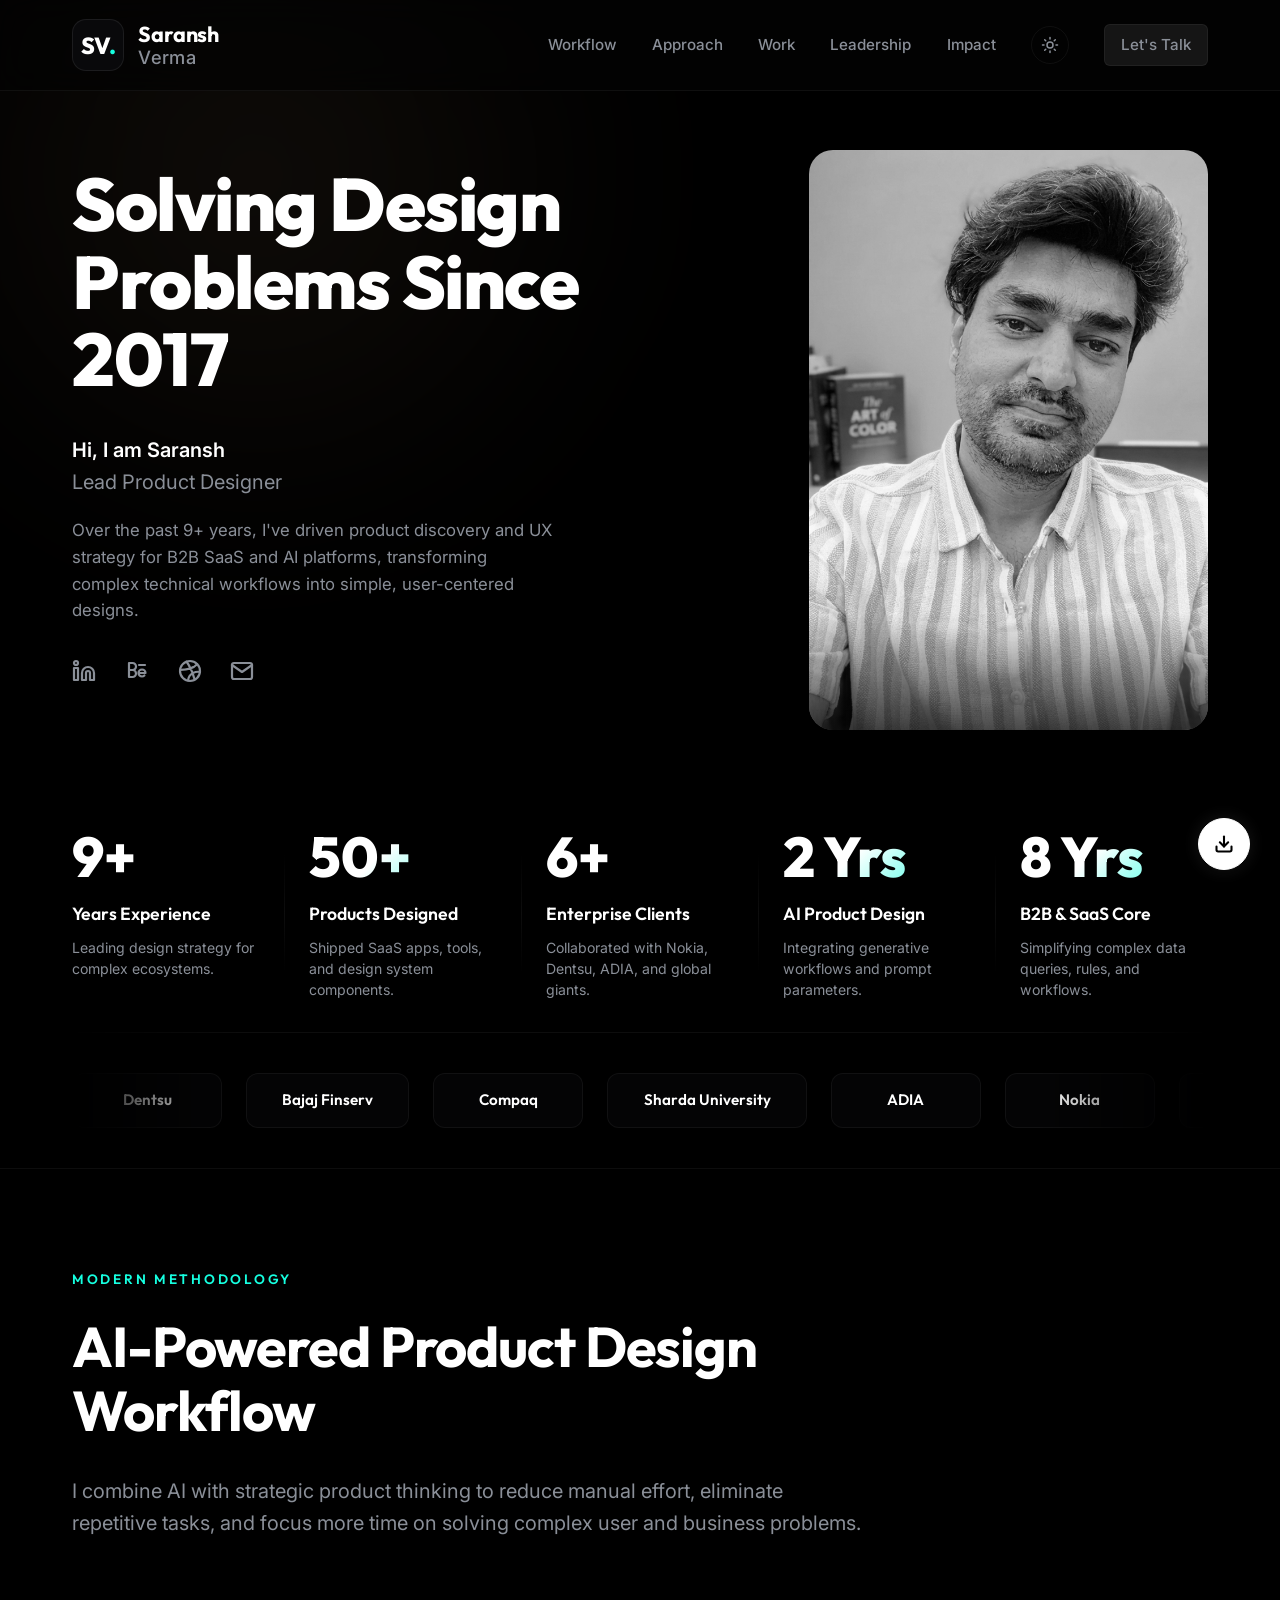
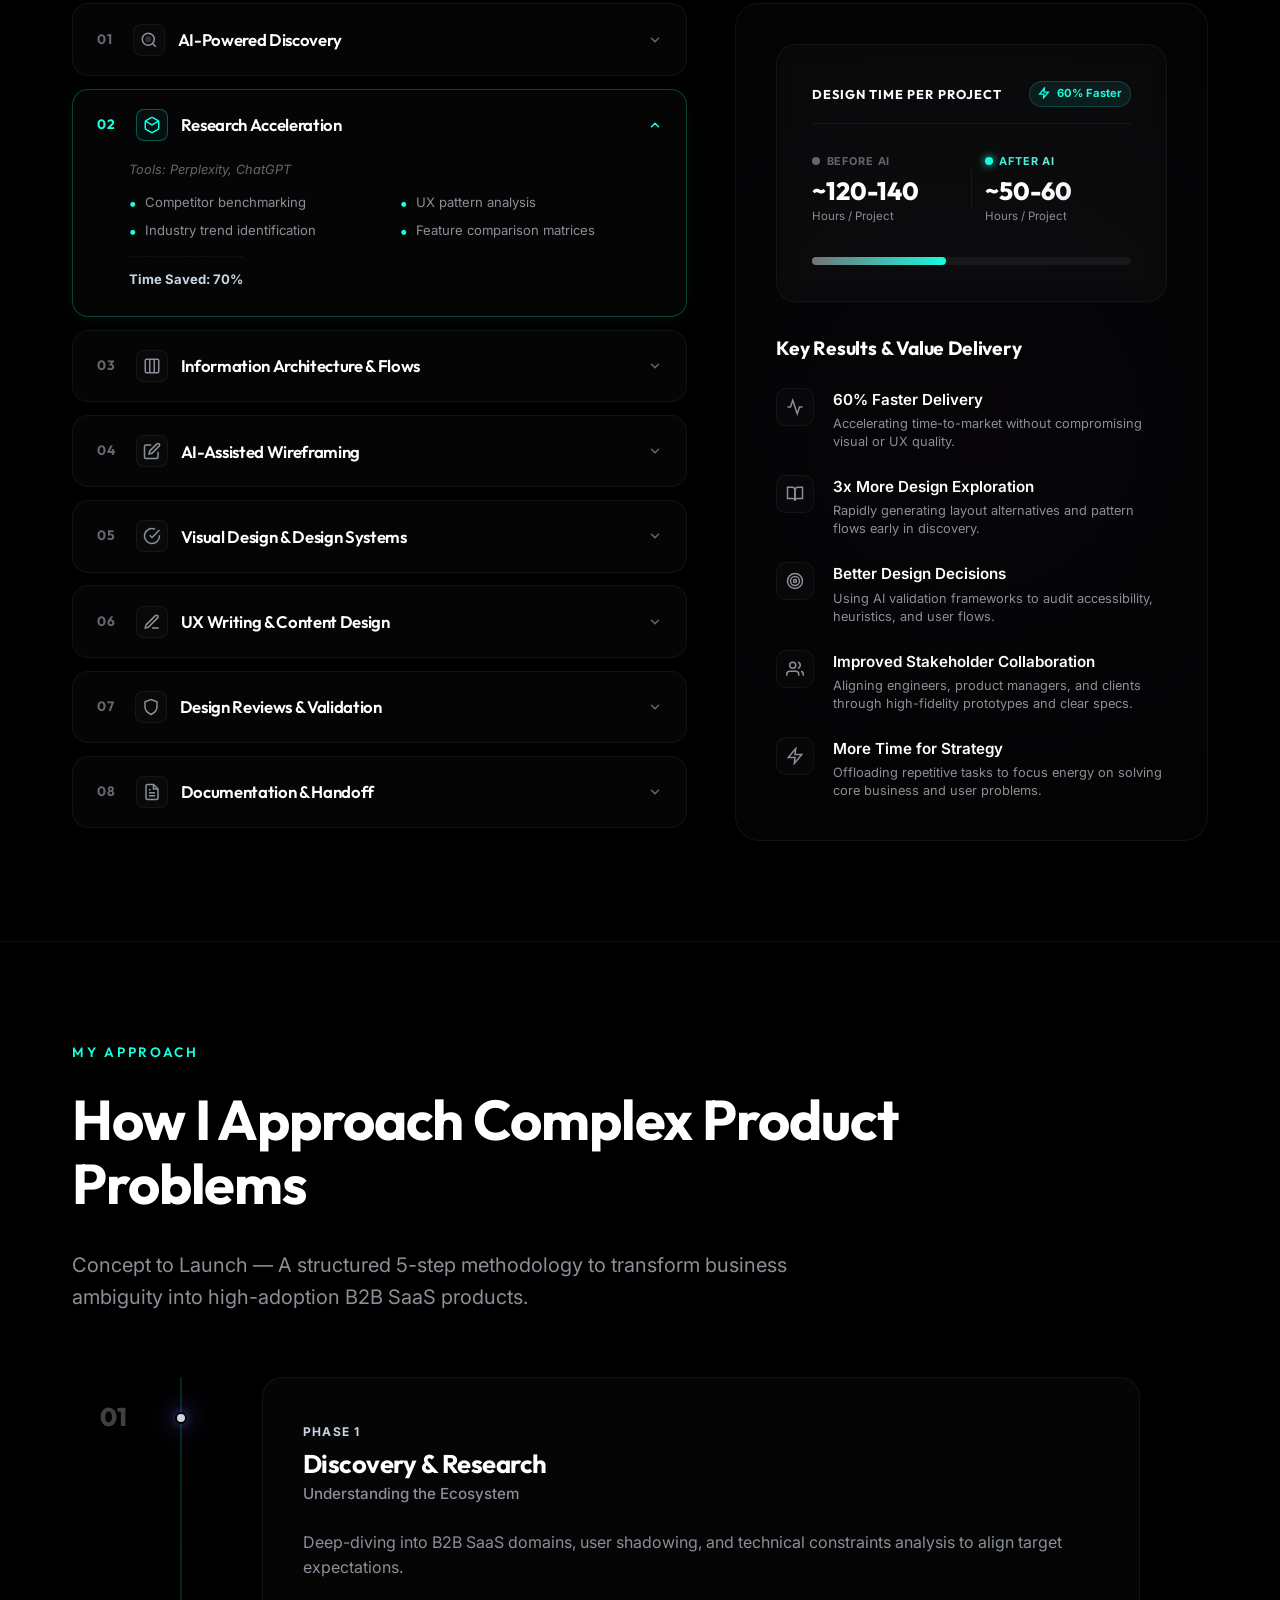
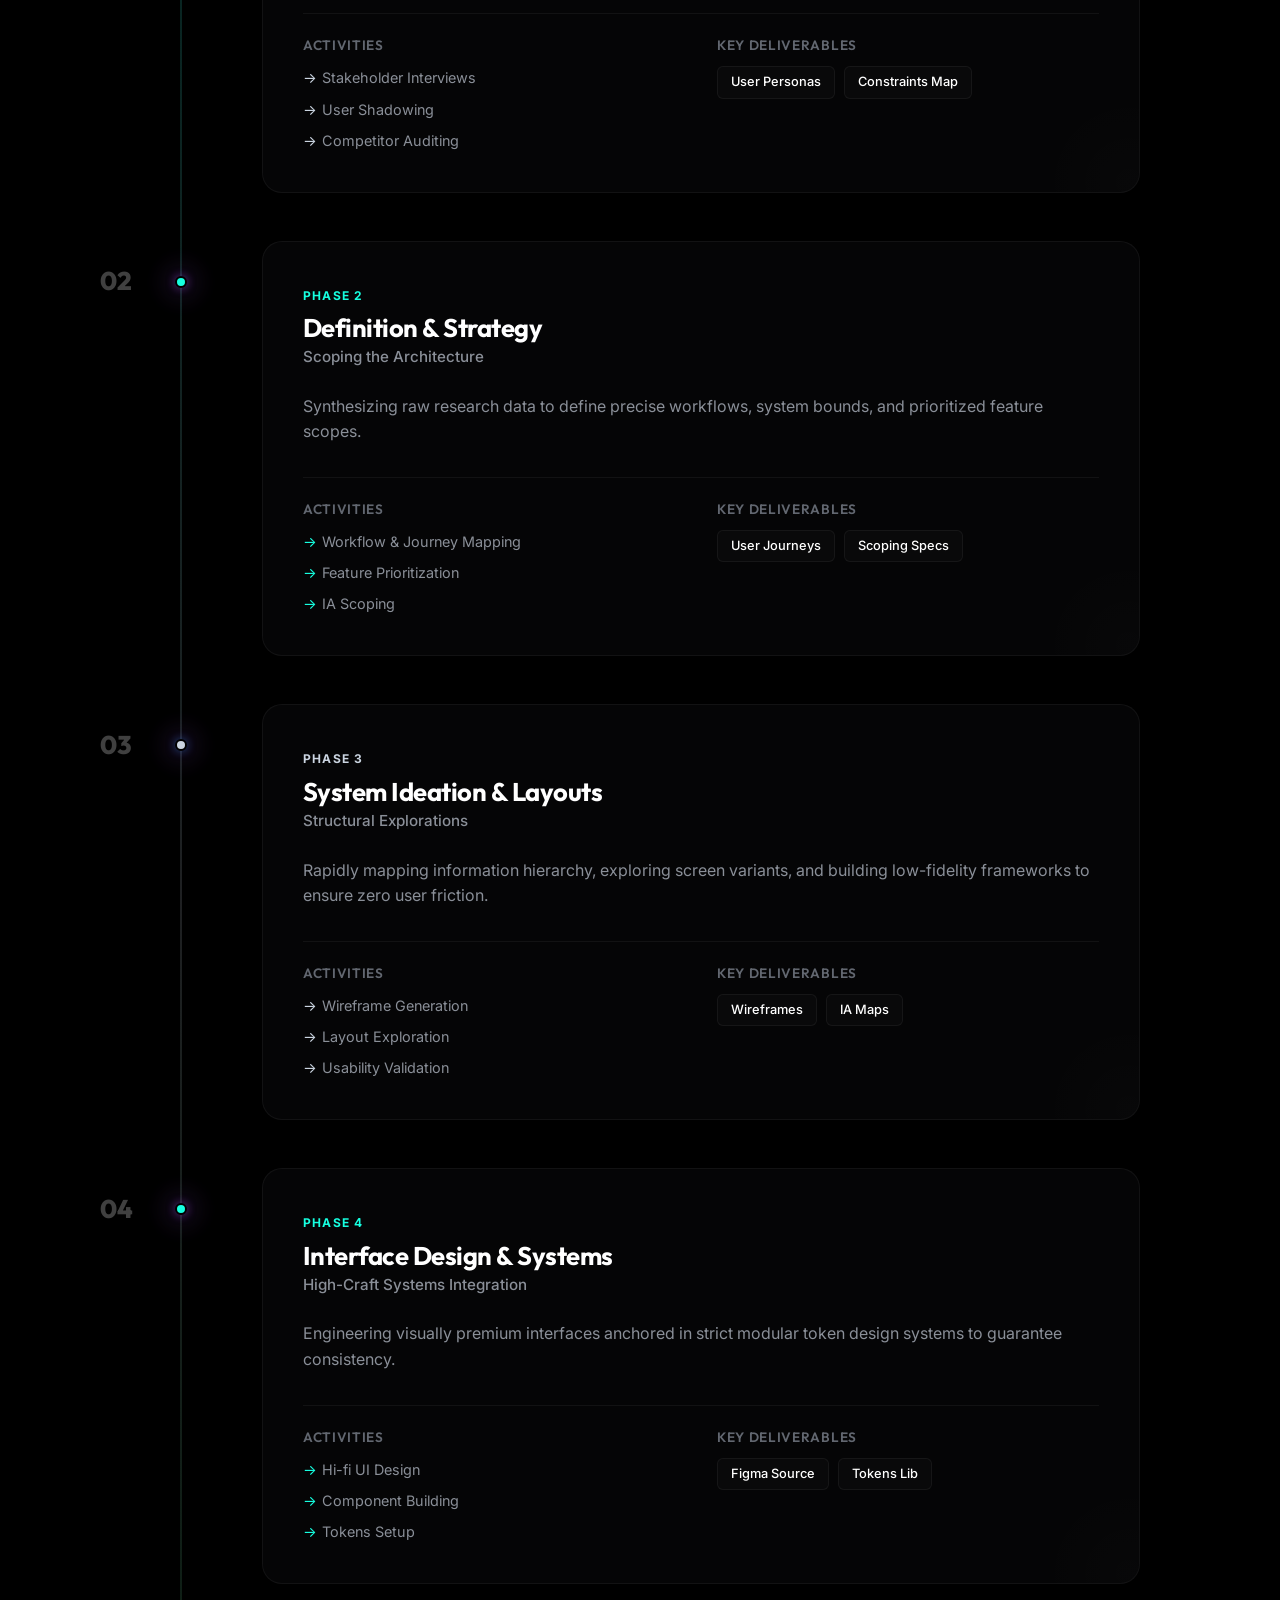
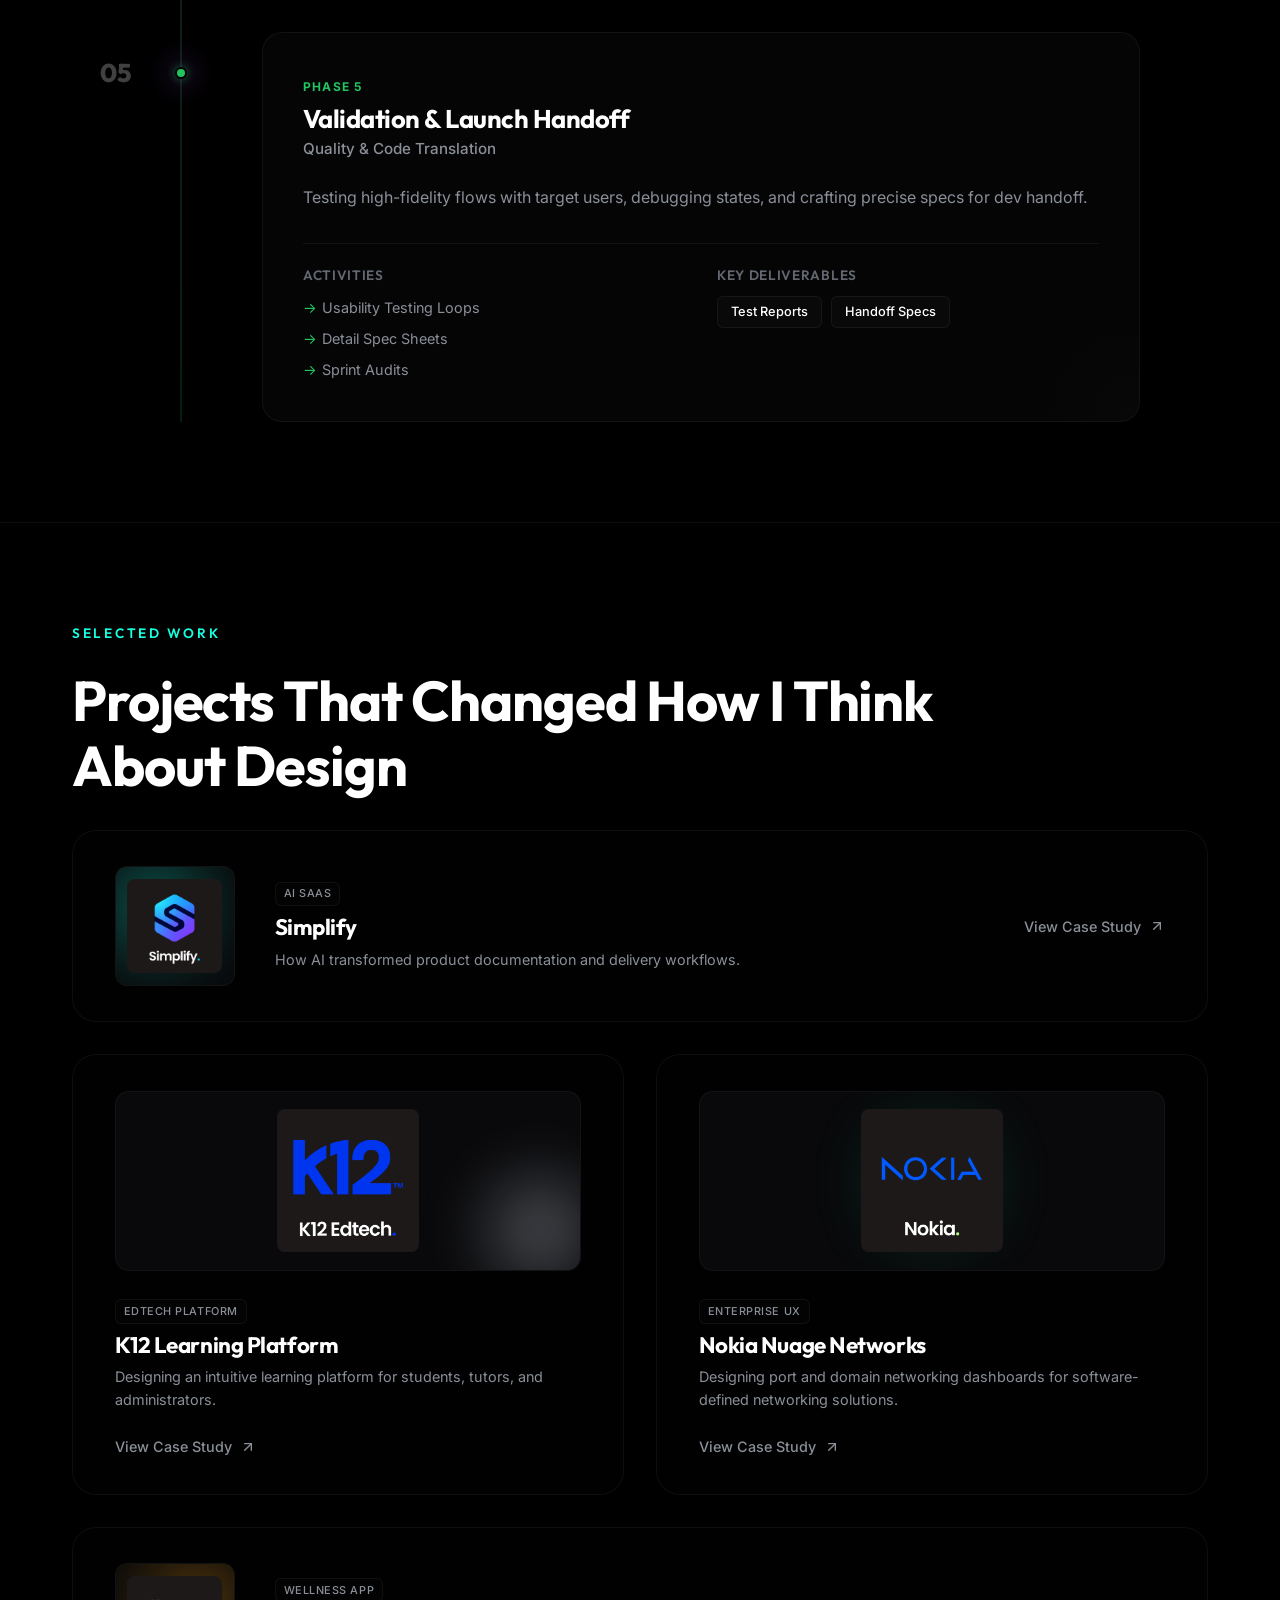
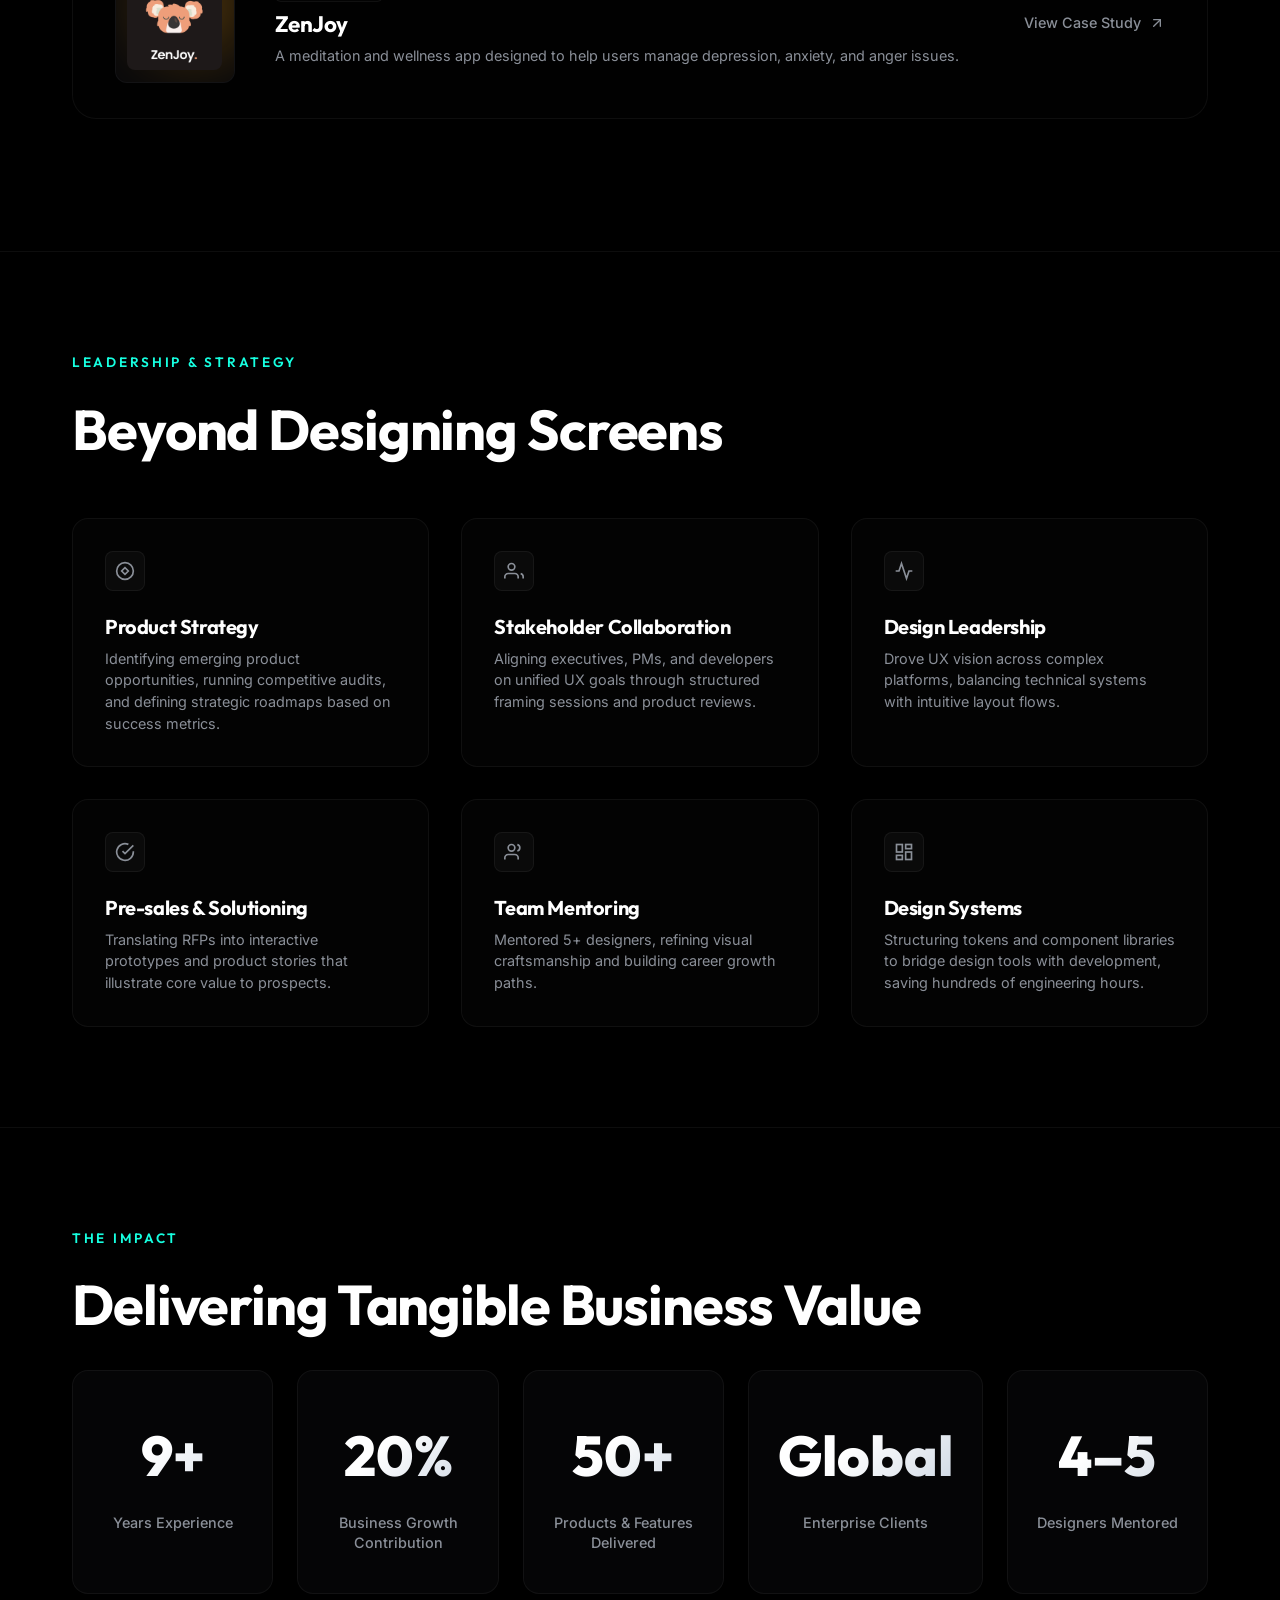
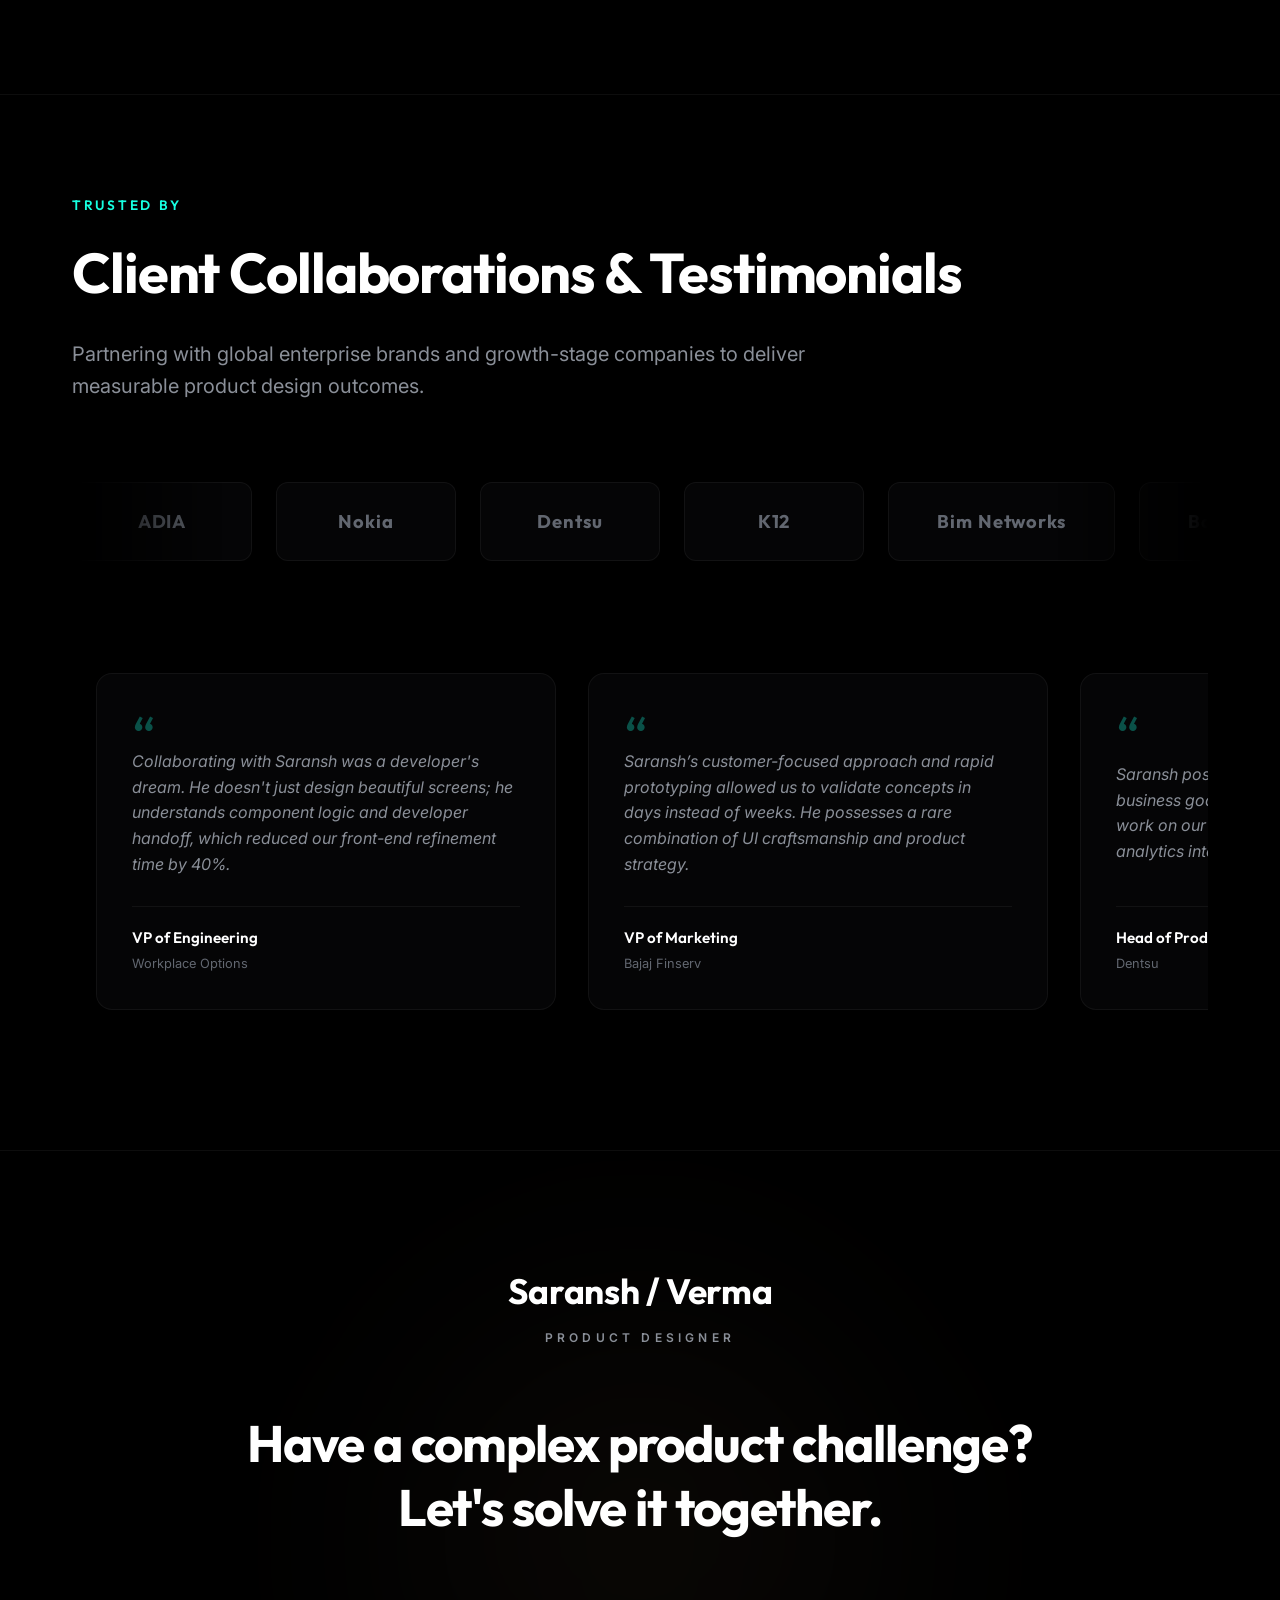
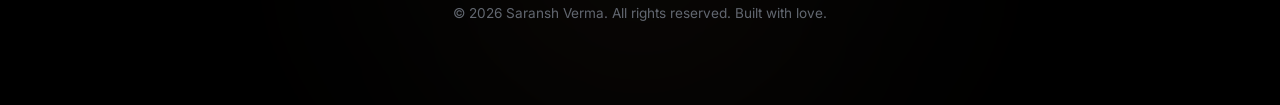
==== index.html @ 05b830c2 "Add files via upload" ====
<!DOCTYPE html>
<html lang="en">

<head>
    <meta charset="UTF-8">
    <meta name="viewport" content="width=device-width, initial-scale=1.0">
    <title>Saransh — Lead Product Designer Portfolio</title>
    <meta name="description"
        content="Storytelling portfolio of Saransh, a Lead Product Designer with 9+ years of experience simplifying complexity in SaaS, AI, and workflow automation.">
    <!-- Google Fonts -->
    <link rel="preconnect" href="https://fonts.googleapis.com">
    <link rel="preconnect" href="https://fonts.gstatic.com" crossorigin>
    <link
        href="https://fonts.googleapis.com/css2?family=Inter:wght@300;400;500;600;700&family=Outfit:wght@400;500;600;700;800&display=swap"
        rel="stylesheet">
    <link rel="stylesheet" href="styles.css">
</head>

<body>

    <!-- Full Screen Drawing Canvas Overlay -->
    <canvas id="drawingCanvas" class="drawing-canvas-overlay"></canvas>

    <!-- Custom Cursor Glow -->
    <div class="cursor-glow" id="cursorGlow"></div>
    <div class="custom-cursor" id="customCursor">
        <svg class="pencil-cursor" viewBox="0 0 24 24" fill="none" stroke="currentColor" stroke-width="2.5" stroke-linecap="round" stroke-linejoin="round">
            <path d="M17 3a2.828 2.828 0 1 1 4 4L7.5 20.5 2 22l1.5-5.5L17 3z"></path>
        </svg>
        <div class="cursor-label">Lead Product Designer</div>
    </div>

    <!-- Scroll Progress Indicator -->
    <div class="scroll-progress" id="scrollProgress"></div>

    <!-- Interactive Particle Vortex Background -->
    <canvas id="particleCanvas" class="bg-particle-canvas"></canvas>
    <div class="bg-abstract-waves">
        <svg viewBox="0 0 1440 800" fill="none" xmlns="http://www.w3.org/2000/svg">
            <path class="wave-path wave-1"
                d="M0 200 C 360 100, 720 300, 1080 150 C 1260 75, 1380 125, 1440 150 L 1440 800 L 0 800 Z"
                fill="url(#wave-grad-1)" opacity="0.08" />
            <path class="wave-path wave-2"
                d="M0 350 C 360 450, 720 250, 1080 400 C 1260 475, 1380 425, 1440 400 L 1440 800 L 0 800 Z"
                fill="url(#wave-grad-2)" opacity="0.05" />
            <defs>
                <linearGradient id="wave-grad-1" x1="0%" y1="0%" x2="100%" y2="100%">
                    <stop offset="0%" stop-color="var(--color-purple)" />
                    <stop offset="100%" stop-color="transparent" />
                </linearGradient>
                <linearGradient id="wave-grad-2" x1="100%" y1="0%" x2="0%" y2="100%">
                    <stop offset="0%" stop-color="var(--color-blue)" />
                    <stop offset="100%" stop-color="transparent" />
                </linearGradient>
            </defs>
        </svg>
    </div>
    <div class="bg-glow bg-glow-1"></div>
    <div class="bg-glow bg-glow-2"></div>
    <div class="bg-glow bg-glow-3"></div>

    <!-- Navigation Header -->
    <header class="main-header">
        <nav class="nav-container">
            <a href="#" class="nav-logo" id="navLogo">
                <div class="logo-icon-box">
                    <span class="logo-text-mark">SV<span class="logo-dot-color">.</span></span>
                    <img src="profile.png" alt="Saransh Verma Profile" class="logo-profile-pic">
                </div>
                <div class="logo-name-box">
                    <span class="logo-first-name">Saransh</span>
                    <span class="logo-last-name">Verma</span>
                </div>
            </a>
            <div class="nav-links">
                <a href="#ai-workflow" class="nav-link">Workflow</a>
                <a href="#approach" class="nav-link">Approach</a>
                <a href="#projects" class="nav-link">Work</a>
                <a href="#leadership" class="nav-link">Leadership</a>
                <a href="#impact" class="nav-link">Impact</a>
                <!-- Theme Switch -->
                <button class="theme-toggle" id="themeToggle" aria-label="Toggle Theme">
                    <svg class="sun-icon" width="18" height="18" viewBox="0 0 24 24" fill="none" stroke="currentColor"
                        stroke-width="2" stroke-linecap="round" stroke-linejoin="round">
                        <circle cx="12" cy="12" r="4"></circle>
                        <path
                            d="M12 2v2M12 20v2M4.93 4.93l1.41 1.41M17.66 17.66l1.41 1.41M2 12h2M20 12h2M6.34 17.66l-1.41 1.41M19.07 4.93l-1.41 1.41">
                        </path>
                    </svg>
                    <svg class="moon-icon" width="18" height="18" viewBox="0 0 24 24" fill="none" stroke="currentColor"
                        stroke-width="2" stroke-linecap="round" stroke-linejoin="round">
                        <path d="M12 3a6 6 0 0 0 9 9 9 9 0 1 1-9-9Z"></path>
                    </svg>
                </button>
                <a href="#contact" class="nav-link nav-btn">Let's Talk</a>
            </div>
            <button class="mobile-menu-toggle" aria-label="Toggle Menu">
                <span></span>
                <span></span>
            </button>
        </nav>
    </header>

    <!-- Mobile Nav Overlay -->
    <div class="mobile-nav-overlay">
        <div class="mobile-nav-links">
            <a href="#ai-workflow" class="mobile-nav-link">Workflow</a>
            <a href="#approach" class="mobile-nav-link">Approach</a>
            <a href="#projects" class="mobile-nav-link">Work</a>
            <a href="#leadership" class="mobile-nav-link">Leadership</a>
            <a href="#impact" class="mobile-nav-link">Impact</a>
            <div class="mobile-theme-wrapper">
                <span>Theme Toggle</span>
                <button class="theme-toggle" id="mobileThemeToggle" aria-label="Toggle Theme">
                    <svg class="sun-icon" width="18" height="18" viewBox="0 0 24 24" fill="none" stroke="currentColor"
                        stroke-width="2" stroke-linecap="round" stroke-linejoin="round">
                        <circle cx="12" cy="12" r="4"></circle>
                        <path
                            d="M12 2v2M12 20v2M4.93 4.93l1.41 1.41M17.66 17.66l1.41 1.41M2 12h2M20 12h2M6.34 17.66l-1.41 1.41M19.07 4.93l-1.41 1.41">
                        </path>
                    </svg>
                    <svg class="moon-icon" width="18" height="18" viewBox="0 0 24 24" fill="none" stroke="currentColor"
                        stroke-width="2" stroke-linecap="round" stroke-linejoin="round">
                        <path d="M12 3a6 6 0 0 0 9 9 9 9 0 1 1-9-9Z"></path>
                    </svg>
                </button>
            </div>
            <a href="#contact" class="mobile-nav-link mobile-btn">Let's Talk</a>
        </div>
    </div>

    <main>

        <!-- SECTION 01: THE OPENING SCENE -->
        <section class="hero-section" id="hero">
            <div class="container hero-container-new">
                <div class="hero-main-row-new">
                    <div class="hero-content-new animate-on-load">
                        <h1 class="hero-title-new">Solving Design<br>Problems Since 2017</h1>
                        
                        <div class="hero-intro-new">
                            <p class="hero-name-title">Hi, I am Saransh</p>
                            <p class="hero-role-title">Lead Product Designer</p>
                        </div>
                        
                        <p class="hero-desc-new">
                            Over the past 9+ years, I've driven product discovery and UX strategy for B2B SaaS and AI platforms, transforming complex technical workflows into simple, user-centered designs.
                        </p>
                        
                        <div class="hero-socials-new">
                            <a href="https://linkedin.com/in/saransh-verma" target="_blank" rel="noopener noreferrer" aria-label="LinkedIn">
                                <svg width="24" height="24" viewBox="0 0 24 24" fill="none" stroke="currentColor" stroke-width="2.2" stroke-linecap="round" stroke-linejoin="round"><path d="M16 8a6 6 0 0 1 6 6v7h-4v-7a2 2 0 0 0-2-2 2 2 0 0 0-2 2v7h-4v-7a6 6 0 0 1 6-6z"></path><rect x="2" y="9" width="4" height="12"></rect><circle cx="4" cy="4" r="2"></circle></svg>
                            </a>
                            <a href="https://behance.net/saransh-verma" target="_blank" rel="noopener noreferrer" aria-label="Behance">
                                <svg width="24" height="24" viewBox="0 0 24 24" fill="none" stroke="currentColor" stroke-width="2.2" stroke-linecap="round" stroke-linejoin="round">
                                    <path d="M14 6h6"></path>
                                    <path d="M4 18h3.5A3.5 3.5 0 0 0 11 14.5A3.5 3.5 0 0 0 7.5 11H4M4 11h3.5A3.5 3.5 0 0 0 11 7.5A3.5 3.5 0 0 0 7.5 4H4v14z"></path>
                                    <path d="M13.5 14h7a3.5 3.5 0 1 0-3.5 3.5c1 0 1.8-.4 2.4-1"></path>
                                </svg>
                            </a>
                            <a href="https://dribbble.com/saranshverma" target="_blank" rel="noopener noreferrer" aria-label="Dribbble">
                                <svg width="24" height="24" viewBox="0 0 24 24" fill="none" stroke="currentColor" stroke-width="2.2" stroke-linecap="round" stroke-linejoin="round"><circle cx="12" cy="12" r="10"></circle><path d="M8.56 2.75c4.37 6.03 6.02 9.42 8.03 17.72m2.54-15.38c-3.72 4.35-8.94 5.66-16.88 5.85m19.5 1.9c-3.5-.49-11.05 1-11.6 8.56"></path></svg>
                            </a>
                            <a href="mailto:vermasaransh01@gmail.com" aria-label="Email">
                                <svg width="24" height="24" viewBox="0 0 24 24" fill="none" stroke="currentColor" stroke-width="2.2" stroke-linecap="round" stroke-linejoin="round"><path d="M4 4h16c1.1 0 2 .9 2 2v12c0 1.1-.9 2-2 2H4c-1.1 0-2-.9-2-2V6c0-1.1.9-2 2-2z"></path><polyline points="22,6 12,13 2,6"></polyline></svg>
                            </a>
                        </div>
                    </div>
                    
                    <div class="hero-bg-image-wrapper" id="profileCard">
                        <img src="profile.png" alt="Saransh - Lead Product Designer" class="hero-bg-image">
                        <div class="hero-image-overlay"></div>
                    </div>
                </div>
                
                <!-- Integrated Minimal Stats Row -->
                <div class="stats-row reveal-item" style="margin-top: 3.5rem; margin-bottom: 2rem;">
                    <!-- Stat 1 -->
                    <div class="stat-item">
                        <div class="stat-number"><span class="counter" data-target="9">0</span>+</div>
                        <div class="stat-title">Years Experience</div>
                        <p class="stat-desc">Leading design strategy for complex ecosystems.</p>
                    </div>

                    <div class="stats-separator"></div>

                    <!-- Stat 2 -->
                    <div class="stat-item">
                        <div class="stat-number"><span class="counter" data-target="50">0</span>+</div>
                        <div class="stat-title">Products Designed</div>
                        <p class="stat-desc">Shipped SaaS apps, tools, and design system components.</p>
                    </div>

                    <div class="stats-separator"></div>

                    <!-- Stat 3 -->
                    <div class="stat-item">
                        <div class="stat-number"><span class="counter" data-target="6">0</span>+</div>
                        <div class="stat-title">Enterprise Clients</div>
                        <p class="stat-desc">Collaborated with Nokia, Dentsu, ADIA, and global giants.</p>
                    </div>

                    <div class="stats-separator"></div>

                    <!-- Stat 4 -->
                    <div class="stat-item">
                        <div class="stat-number"><span class="counter" data-target="2">0</span> Yrs</div>
                        <div class="stat-title">AI Product Design</div>
                        <p class="stat-desc">Integrating generative workflows and prompt parameters.</p>
                    </div>

                    <div class="stats-separator"></div>

                    <!-- Stat 5 -->
                    <div class="stat-item">
                        <div class="stat-number"><span class="counter" data-target="8">0</span> Yrs</div>
                        <div class="stat-title">B2B & SaaS Core</div>
                        <p class="stat-desc">Simplifying complex data queries, rules, and workflows.</p>
                    </div>
                </div>
                
                <div class="hero-logos-strip-new text-cards-strip">
                    <div class="logo-marquee-track">
                        <!-- Group 1 -->
                        <div class="logo-card-item"><span>Dentsu</span></div>
                        <div class="logo-card-item"><span>Bajaj Finserv</span></div>
                        <div class="logo-card-item"><span>Compaq</span></div>
                        <div class="logo-card-item"><span>Sharda University</span></div>
                        <div class="logo-card-item"><span>ADIA</span></div>
                        <div class="logo-card-item"><span>Nokia</span></div>
                        <div class="logo-card-item"><span>Bim Networks</span></div>
                        <div class="logo-card-item"><span>K12</span></div>
                        
                        <!-- Duplicate Group 1 for infinite loop -->
                        <div class="logo-card-item"><span>Dentsu</span></div>
                        <div class="logo-card-item"><span>Bajaj Finserv</span></div>
                        <div class="logo-card-item"><span>Compaq</span></div>
                        <div class="logo-card-item"><span>Sharda University</span></div>
                        <div class="logo-card-item"><span>ADIA</span></div>
                        <div class="logo-card-item"><span>Nokia</span></div>
                        <div class="logo-card-item"><span>Bim Networks</span></div>
                        <div class="logo-card-item"><span>K12</span></div>
                    </div>
                </div>
            </div>
        </section>


        <!-- SECTION: AI-POWERED DESIGN WORKFLOW -->
        <section class="workflow-section" id="ai-workflow">
            <div class="container">
                <div class="section-label reveal-item">Modern Methodology</div>
                <h2 class="section-title reveal-item">AI-Powered Product Design Workflow</h2>
                <p class="section-desc reveal-item">
                    I combine AI with strategic product thinking to reduce manual effort, eliminate repetitive tasks, and focus more time on solving complex user and business problems.
                </p>

                <div class="workflow-dashboard-grid reveal-item">
                    <!-- Left Column: Interactive Accordion -->
                    <div class="workflow-accordion">
                        <!-- Stage 1 -->
                        <div class="accordion-item active" data-stage="1">
                            <div class="accordion-header">
                                <span class="accordion-num">01</span>
                                <div class="accordion-title-wrapper">
                                    <div class="accordion-icon">
                                        <svg width="18" height="18" viewBox="0 0 24 24" fill="none" stroke="currentColor" stroke-width="2">
                                            <circle cx="11" cy="11" r="8"></circle>
                                            <line x1="21" y1="21" x2="16.65" y2="16.65"></line>
                                            <circle cx="11" cy="11" r="3" fill="currentColor" opacity="0.3"></circle>
                                        </svg>
                                    </div>
                                    <h3>AI-Powered Discovery</h3>
                                </div>
                                <span class="accordion-toggle-icon">
                                    <svg width="14" height="14" viewBox="0 0 24 24" fill="none" stroke="currentColor" stroke-width="2.5" stroke-linecap="round" stroke-linejoin="round"><polyline points="6 9 12 15 18 9"></polyline></svg>
                                </span>
                            </div>
                            <div class="accordion-content">
                                <div class="accordion-content-inner">
                                    <div class="stage-tools">Tools: ChatGPT, Claude, Perplexity</div>
                                    <ul class="workflow-bullets">
                                        <li>Generate user personas</li>
                                        <li>Analyze business requirements</li>
                                        <li>Extract product opportunities</li>
                                        <li>Create JTBD and user stories</li>
                                    </ul>
                                    <div class="stage-time-save">Time Saved: 75%</div>
                                </div>
                            </div>
                        </div>

                        <!-- Stage 2 -->
                        <div class="accordion-item" data-stage="2">
                            <div class="accordion-header">
                                <span class="accordion-num">02</span>
                                <div class="accordion-title-wrapper">
                                    <div class="accordion-icon">
                                        <svg width="18" height="18" viewBox="0 0 24 24" fill="none" stroke="currentColor" stroke-width="2">
                                            <path d="M21 16V8a2 2 0 0 0-1-1.73l-7-4a2 2 0 0 0-2 0l-7 4A2 2 0 0 0 3 8v8a2 2 0 0 0 1 1.73l7 4a2 2 0 0 0 2 0l7-4A2 2 0 0 0 21 16z"></path>
                                            <polyline points="3.27 6.96 12 12.01 20.73 6.96"></polyline>
                                        </svg>
                                    </div>
                                    <h3>Research Acceleration</h3>
                                </div>
                                <span class="accordion-toggle-icon">
                                    <svg width="14" height="14" viewBox="0 0 24 24" fill="none" stroke="currentColor" stroke-width="2.5" stroke-linecap="round" stroke-linejoin="round"><polyline points="6 9 12 15 18 9"></polyline></svg>
                                </span>
                            </div>
                            <div class="accordion-content">
                                <div class="accordion-content-inner">
                                    <div class="stage-tools">Tools: Perplexity, ChatGPT</div>
                                    <ul class="workflow-bullets">
                                        <li>Competitor benchmarking</li>
                                        <li>UX pattern analysis</li>
                                        <li>Industry trend identification</li>
                                        <li>Feature comparison matrices</li>
                                    </ul>
                                    <div class="stage-time-save">Time Saved: 70%</div>
                                </div>
                            </div>
                        </div>

                        <!-- Stage 3 -->
                        <div class="accordion-item" data-stage="3">
                            <div class="accordion-header">
                                <span class="accordion-num">03</span>
                                <div class="accordion-title-wrapper">
                                    <div class="accordion-icon">
                                        <svg width="18" height="18" viewBox="0 0 24 24" fill="none" stroke="currentColor" stroke-width="2">
                                            <rect x="3" y="3" width="18" height="18" rx="2" ry="2"></rect>
                                            <line x1="9" y1="3" x2="9" y2="21"></line>
                                            <line x1="15" y1="3" x2="15" y2="21"></line>
                                        </svg>
                                    </div>
                                    <h3>Information Architecture &amp; Flows</h3>
                                </div>
                                <span class="accordion-toggle-icon">
                                    <svg width="14" height="14" viewBox="0 0 24 24" fill="none" stroke="currentColor" stroke-width="2.5" stroke-linecap="round" stroke-linejoin="round"><polyline points="6 9 12 15 18 9"></polyline></svg>
                                </span>
                            </div>
                            <div class="accordion-content">
                                <div class="accordion-content-inner">
                                    <div class="stage-tools">Tools: ChatGPT, Claude, Whimsical AI</div>
                                    <ul class="workflow-bullets">
                                        <li>Generate user journeys</li>
                                        <li>Create task flows</li>
                                        <li>Validate edge cases</li>
                                        <li>Identify missing scenarios</li>
                                    </ul>
                                    <div class="stage-time-save">Time Saved: 65%</div>
                                </div>
                            </div>
                        </div>

                        <!-- Stage 4 -->
                        <div class="accordion-item" data-stage="4">
                            <div class="accordion-header">
                                <span class="accordion-num">04</span>
                                <div class="accordion-title-wrapper">
                                    <div class="accordion-icon">
                                        <svg width="18" height="18" viewBox="0 0 24 24" fill="none" stroke="currentColor" stroke-width="2">
                                            <path d="M11 4H4a2 2 0 0 0-2 2v14a2 2 0 0 0 2 2h14a2 2 0 0 0 2-2v-7"></path>
                                            <path d="M18.5 2.5a2.121 2.121 0 1 1 3 3L12 15l-4 1 1-4z"></path>
                                        </svg>
                                    </div>
                                    <h3>AI-Assisted Wireframing</h3>
                                </div>
                                <span class="accordion-toggle-icon">
                                    <svg width="14" height="14" viewBox="0 0 24 24" fill="none" stroke="currentColor" stroke-width="2.5" stroke-linecap="round" stroke-linejoin="round"><polyline points="6 9 12 15 18 9"></polyline></svg>
                                </span>
                            </div>
                            <div class="accordion-content">
                                <div class="accordion-content-inner">
                                    <div class="stage-tools">Tools: Figma AI, Lovable, Relume</div>
                                    <ul class="workflow-bullets">
                                        <li>Rapid layout generation</li>
                                        <li>Multiple concept exploration</li>
                                        <li>Screen structure validation</li>
                                        <li>Faster iteration cycles</li>
                                    </ul>
                                    <div class="stage-time-save">Time Saved: 60%</div>
                                </div>
                            </div>
                        </div>

                        <!-- Stage 5 -->
                        <div class="accordion-item" data-stage="5">
                            <div class="accordion-header">
                                <span class="accordion-num">05</span>
                                <div class="accordion-title-wrapper">
                                    <div class="accordion-icon">
                                        <svg width="18" height="18" viewBox="0 0 24 24" fill="none" stroke="currentColor" stroke-width="2">
                                            <path d="M22 11.08V12a10 10 0 1 1-5.93-9.14"></path>
                                            <polyline points="22 4 12 14.01 9 11.01"></polyline>
                                        </svg>
                                    </div>
                                    <h3>Visual Design &amp; Design Systems</h3>
                                </div>
                                <span class="accordion-toggle-icon">
                                    <svg width="14" height="14" viewBox="0 0 24 24" fill="none" stroke="currentColor" stroke-width="2.5" stroke-linecap="round" stroke-linejoin="round"><polyline points="6 9 12 15 18 9"></polyline></svg>
                                </span>
                            </div>
                            <div class="accordion-content">
                                <div class="accordion-content-inner">
                                    <div class="stage-tools">Tools: Figma AI, Design System AI</div>
                                    <ul class="workflow-bullets">
                                        <li>Generate component variants</li>
                                        <li>Design consistency checks</li>
                                        <li>Auto-generate documentation</li>
                                        <li>Faster system scaling</li>
                                    </ul>
                                    <div class="stage-time-save">Time Saved: 55–60%</div>
                                </div>
                            </div>
                        </div>

                        <!-- Stage 6 -->
                        <div class="accordion-item" data-stage="6">
                            <div class="accordion-header">
                                <span class="accordion-num">06</span>
                                <div class="accordion-title-wrapper">
                                    <div class="accordion-icon">
                                        <svg width="18" height="18" viewBox="0 0 24 24" fill="none" stroke="currentColor" stroke-width="2">
                                            <line x1="12" y1="20" x2="21" y2="20"></line>
                                            <path d="M16.5 3.5a2.121 2.121 0 0 1 3 3L7 19l-4 1 1-4L16.5 3.5z"></path>
                                        </svg>
                                    </div>
                                    <h3>UX Writing &amp; Content Design</h3>
                                </div>
                                <span class="accordion-toggle-icon">
                                    <svg width="14" height="14" viewBox="0 0 24 24" fill="none" stroke="currentColor" stroke-width="2.5" stroke-linecap="round" stroke-linejoin="round"><polyline points="6 9 12 15 18 9"></polyline></svg>
                                </span>
                            </div>
                            <div class="accordion-content">
                                <div class="accordion-content-inner">
                                    <div class="stage-tools">Tools: ChatGPT, Claude</div>
                                    <ul class="workflow-bullets">
                                        <li>Microcopy creation</li>
                                        <li>Empty states</li>
                                        <li>Error messages</li>
                                        <li>Onboarding content</li>
                                    </ul>
                                    <div class="stage-time-save">Time Saved: 75%</div>
                                </div>
                            </div>
                        </div>

                        <!-- Stage 7 -->
                        <div class="accordion-item" data-stage="7">
                            <div class="accordion-header">
                                <span class="accordion-num">07</span>
                                <div class="accordion-title-wrapper">
                                    <div class="accordion-icon">
                                        <svg width="18" height="18" viewBox="0 0 24 24" fill="none" stroke="currentColor" stroke-width="2">
                                            <path d="M12 22s8-4 8-10V5l-8-3-8 3v7c0 6 8 10 8 10z"></path>
                                        </svg>
                                    </div>
                                    <h3>Design Reviews &amp; Validation</h3>
                                </div>
                                <span class="accordion-toggle-icon">
                                    <svg width="14" height="14" viewBox="0 0 24 24" fill="none" stroke="currentColor" stroke-width="2.5" stroke-linecap="round" stroke-linejoin="round"><polyline points="6 9 12 15 18 9"></polyline></svg>
                                </span>
                            </div>
                            <div class="accordion-content">
                                <div class="accordion-content-inner">
                                    <div class="stage-tools">Tools: AI Heuristic Review Frameworks</div>
                                    <ul class="workflow-bullets">
                                        <li>Accessibility checks</li>
                                        <li>UX audits</li>
                                        <li>Edge-case identification</li>
                                        <li>Cognitive load assessment</li>
                                    </ul>
                                    <div class="stage-time-save">Time Saved: 65%</div>
                                </div>
                            </div>
                        </div>

                        <!-- Stage 8 -->
                        <div class="accordion-item" data-stage="8">
                            <div class="accordion-header">
                                <span class="accordion-num">08</span>
                                <div class="accordion-title-wrapper">
                                    <div class="accordion-icon">
                                        <svg width="18" height="18" viewBox="0 0 24 24" fill="none" stroke="currentColor" stroke-width="2">
                                            <path d="M14 2H6a2 2 0 0 0-2 2v16a2 2 0 0 0 2 2h12a2 2 0 0 0 2-2V8z"></path>
                                            <polyline points="14 2 14 8 20 8"></polyline>
                                            <line x1="16" y1="13" x2="8" y2="13"></line>
                                            <line x1="16" y1="17" x2="8" y2="17"></line>
                                            <polyline points="10 9 9 9 8 9"></polyline>
                                        </svg>
                                    </div>
                                    <h3>Documentation &amp; Handoff</h3>
                                </div>
                                <span class="accordion-toggle-icon">
                                    <svg width="14" height="14" viewBox="0 0 24 24" fill="none" stroke="currentColor" stroke-width="2.5" stroke-linecap="round" stroke-linejoin="round"><polyline points="6 9 12 15 18 9"></polyline></svg>
                                </span>
                            </div>
                            <div class="accordion-content">
                                <div class="accordion-content-inner">
                                    <div class="stage-tools">Tools: ChatGPT, Notion AI</div>
                                    <ul class="workflow-bullets">
                                        <li>PRDs &amp; BRDs</li>
                                        <li>User Stories</li>
                                        <li>Acceptance Criteria</li>
                                        <li>Developer Handoff Notes</li>
                                    </ul>
                                    <div class="stage-time-save">Time Saved: 75%</div>
                                </div>
                            </div>
                        </div>
                    </div>

                    <!-- Right Column: Sidebar Impact Panel -->
                    <div class="workflow-impact-sidebar">
                        <!-- Merged Before/After AI Card -->
                        <div class="impact-metric-box merged-card">
                            <div class="merged-card-header">
                                <h4>Design Time per Project</h4>
                                <span class="savings-badge">
                                    <svg width="12" height="12" viewBox="0 0 24 24" fill="none" stroke="currentColor" stroke-width="2.5" style="vertical-align: middle; margin-right: 4px; margin-top: -2px; display: inline-block;"><polygon points="13 2 3 14 12 14 11 22 21 10 12 10 13 2"></polygon></svg>
                                    60% Faster
                                </span>
                            </div>
                            
                            <div class="merged-comparison-cols">
                                <!-- Before AI -->
                                <div class="merged-col before-ai">
                                    <div class="col-meta"><span class="dot-indicator"></span> Before AI</div>
                                    <div class="col-value">~120-140</div>
                                    <div class="col-label">Hours / Project</div>
                                </div>
                                
                                <!-- Vertical Divider -->
                                <div class="merged-divider"></div>

                                <!-- After AI -->
                                <div class="merged-col after-ai">
                                    <div class="col-meta"><span class="dot-indicator pulse"></span> After AI</div>
                                    <div class="col-value">~50-60</div>
                                    <div class="col-label">Hours / Project</div>
                                </div>
                            </div>

                            <!-- Integrated Comparison Bar -->
                            <div class="merged-comparison-bar-wrap">
                                <div class="comparison-bar-container">
                                    <div class="comparison-bar augmented-bar" style="width: 42%;"></div>
                                </div>
                            </div>
                        </div>

                        <!-- Key Results List -->
                        <div class="impact-results-column">
                            <div class="impact-results-header">
                                <h4>Key Results &amp; Value Delivery</h4>
                            </div>
                            <ul class="impact-results-list">
                                <li>
                                    <div class="result-icon-box purple">
                                        <svg width="18" height="18" viewBox="0 0 24 24" fill="none" stroke="currentColor" stroke-width="2"><polyline points="22 12 18 12 15 21 9 3 6 12 2 12"></polyline></svg>
                                    </div>
                                    <div class="result-content">
                                        <h5>60% Faster Delivery</h5>
                                        <p>Accelerating time-to-market without compromising visual or UX quality.</p>
                                    </div>
                                </li>
                                <li>
                                    <div class="result-icon-box blue">
                                        <svg width="18" height="18" viewBox="0 0 24 24" fill="none" stroke="currentColor" stroke-width="2"><path d="M2 3h6a4 4 0 0 1 4 4v14a3 3 0 0 0-3-3H2z"></path><path d="M22 3h-6a4 4 0 0 0-4 4v14a3 3 0 0 1 3-3h7z"></path></svg>
                                    </div>
                                    <div class="result-content">
                                        <h5>3x More Design Exploration</h5>
                                        <p>Rapidly generating layout alternatives and pattern flows early in discovery.</p>
                                    </div>
                                </li>
                                <li>
                                    <div class="result-icon-box yellow">
                                        <svg width="18" height="18" viewBox="0 0 24 24" fill="none" stroke="currentColor" stroke-width="2"><circle cx="12" cy="12" r="10"></circle><circle cx="12" cy="12" r="6"></circle><circle cx="12" cy="12" r="2"></circle></svg>
                                    </div>
                                    <div class="result-content">
                                        <h5>Better Design Decisions</h5>
                                        <p>Using AI validation frameworks to audit accessibility, heuristics, and user flows.</p>
                                    </div>
                                </li>
                                <li>
                                    <div class="result-icon-box green">
                                        <svg width="18" height="18" viewBox="0 0 24 24" fill="none" stroke="currentColor" stroke-width="2"><path d="M17 21v-2a4 4 0 0 0-4-4H5a4 4 0 0 0-4 4v2"></path><circle cx="9" cy="7" r="4"></circle><path d="M23 21v-2a4 4 0 0 0-3-3.87"></path><path d="M16 3.13a4 4 0 0 1 0 7.75"></path></svg>
                                    </div>
                                    <div class="result-content">
                                        <h5>Improved Stakeholder Collaboration</h5>
                                        <p>Aligning engineers, product managers, and clients through high-fidelity prototypes and clear specs.</p>
                                    </div>
                                </li>
                                <li>
                                    <div class="result-icon-box cyan">
                                        <svg width="18" height="18" viewBox="0 0 24 24" fill="none" stroke="currentColor" stroke-width="2"><polygon points="13 2 3 14 12 14 11 22 21 10 12 10 13 2"></polygon></svg>
                                    </div>
                                    <div class="result-content">
                                        <h5>More Time for Strategy</h5>
                                        <p>Offloading repetitive tasks to focus energy on solving core business and user problems.</p>
                                    </div>
                                </li>
                            </ul>
                        </div>
                    </div>
                </div>
            </div>
        </section>
            </div>
        </section>

        <!-- SECTION: HOW I APPROACH COMPLEX PRODUCT PROBLEMS -->
        <section class="approach-section" id="approach">
            <div class="container">
                <div class="section-label reveal-item">My Approach</div>
                <h2 class="section-title reveal-item">How I Approach Complex Product Problems</h2>
                <p class="section-desc reveal-item">
                    Concept to Launch — A structured 5-step methodology to transform business ambiguity into
                    high-adoption B2B SaaS products.
                </p>

                <!-- 5-Step Concept to Launch Timeline -->
                <div class="concept-timeline reveal-item">
                    <div class="timeline-bar"></div>

                    <!-- Step 1 -->
                    <div class="timeline-step-item">
                        <div class="timeline-indicator">
                            <span class="indicator-glow"></span>
                            <span class="indicator-dot"></span>
                            <span class="indicator-number">01</span>
                        </div>
                        <div class="timeline-card">
                            <div class="timeline-card-glow"></div>
                            <div class="timeline-header">
                                <span class="step-badge">Phase 1</span>
                                <h3>Discovery & Research</h3>
                                <p class="step-subtitle">Understanding the Ecosystem</p>
                            </div>
                            <p class="step-desc">Deep-diving into B2B SaaS domains, user shadowing, and technical
                                constraints analysis to align target expectations.</p>

                            <div class="step-details-grid">
                                <div class="step-col">
                                    <h4>Activities</h4>
                                    <ul>
                                        <li>Stakeholder Interviews</li>
                                        <li>User Shadowing</li>
                                        <li>Competitor Auditing</li>
                                    </ul>
                                </div>
                                <div class="step-col">
                                    <h4>Key Deliverables</h4>
                                    <div class="badge-row">
                                        <span class="deliv-badge">User Personas</span>
                                        <span class="deliv-badge">Constraints Map</span>
                                    </div>
                                </div>
                            </div>
                        </div>
                    </div>

                    <!-- Step 2 -->
                    <div class="timeline-step-item">
                        <div class="timeline-indicator">
                            <span class="indicator-glow"></span>
                            <span class="indicator-dot"></span>
                            <span class="indicator-number">02</span>
                        </div>
                        <div class="timeline-card">
                            <div class="timeline-card-glow"></div>
                            <div class="timeline-header">
                                <span class="step-badge">Phase 2</span>
                                <h3>Definition & Strategy</h3>
                                <p class="step-subtitle">Scoping the Architecture</p>
                            </div>
                            <p class="step-desc">Synthesizing raw research data to define precise workflows, system
                                bounds, and prioritized feature scopes.</p>

                            <div class="step-details-grid">
                                <div class="step-col">
                                    <h4>Activities</h4>
                                    <ul>
                                        <li>Workflow & Journey Mapping</li>
                                        <li>Feature Prioritization</li>
                                        <li>IA Scoping</li>
                                    </ul>
                                </div>
                                <div class="step-col">
                                    <h4>Key Deliverables</h4>
                                    <div class="badge-row">
                                        <span class="deliv-badge">User Journeys</span>
                                        <span class="deliv-badge">Scoping Specs</span>
                                    </div>
                                </div>
                            </div>
                        </div>
                    </div>

                    <!-- Step 3 -->
                    <div class="timeline-step-item">
                        <div class="timeline-indicator">
                            <span class="indicator-glow"></span>
                            <span class="indicator-dot"></span>
                            <span class="indicator-number">03</span>
                        </div>
                        <div class="timeline-card">
                            <div class="timeline-card-glow"></div>
                            <div class="timeline-header">
                                <span class="step-badge">Phase 3</span>
                                <h3>System Ideation & Layouts</h3>
                                <p class="step-subtitle">Structural Explorations</p>
                            </div>
                            <p class="step-desc">Rapidly mapping information hierarchy, exploring screen variants, and
                                building low-fidelity frameworks to ensure zero user friction.</p>

                            <div class="step-details-grid">
                                <div class="step-col">
                                    <h4>Activities</h4>
                                    <ul>
                                        <li>Wireframe Generation</li>
                                        <li>Layout Exploration</li>
                                        <li>Usability Validation</li>
                                    </ul>
                                </div>
                                <div class="step-col">
                                    <h4>Key Deliverables</h4>
                                    <div class="badge-row">
                                        <span class="deliv-badge">Wireframes</span>
                                        <span class="deliv-badge">IA Maps</span>
                                    </div>
                                </div>
                            </div>
                        </div>
                    </div>

                    <!-- Step 4 -->
                    <div class="timeline-step-item">
                        <div class="timeline-indicator">
                            <span class="indicator-glow"></span>
                            <span class="indicator-dot"></span>
                            <span class="indicator-number">04</span>
                        </div>
                        <div class="timeline-card">
                            <div class="timeline-card-glow"></div>
                            <div class="timeline-header">
                                <span class="step-badge">Phase 4</span>
                                <h3>Interface Design & Systems</h3>
                                <p class="step-subtitle">High-Craft Systems Integration</p>
                            </div>
                            <p class="step-desc">Engineering visually premium interfaces anchored in strict modular
                                token design systems to guarantee consistency.</p>

                            <div class="step-details-grid">
                                <div class="step-col">
                                    <h4>Activities</h4>
                                    <ul>
                                        <li>Hi-fi UI Design</li>
                                        <li>Component Building</li>
                                        <li>Tokens Setup</li>
                                    </ul>
                                </div>
                                <div class="step-col">
                                    <h4>Key Deliverables</h4>
                                    <div class="badge-row">
                                        <span class="deliv-badge">Figma Source</span>
                                        <span class="deliv-badge">Tokens Lib</span>
                                    </div>
                                </div>
                            </div>
                        </div>
                    </div>

                    <!-- Step 5 -->
                    <div class="timeline-step-item">
                        <div class="timeline-indicator">
                            <span class="indicator-glow"></span>
                            <span class="indicator-dot"></span>
                            <span class="indicator-number">05</span>
                        </div>
                        <div class="timeline-card">
                            <div class="timeline-card-glow"></div>
                            <div class="timeline-header">
                                <span class="step-badge">Phase 5</span>
                                <h3>Validation & Launch Handoff</h3>
                                <p class="step-subtitle">Quality & Code Translation</p>
                            </div>
                            <p class="step-desc">Testing high-fidelity flows with target users, debugging states, and
                                crafting precise specs for dev handoff.</p>

                            <div class="step-details-grid">
                                <div class="step-col">
                                    <h4>Activities</h4>
                                    <ul>
                                        <li>Usability Testing Loops</li>
                                        <li>Detail Spec Sheets</li>
                                        <li>Sprint Audits</li>
                                    </ul>
                                </div>
                                <div class="step-col">
                                    <h4>Key Deliverables</h4>
                                    <div class="badge-row">
                                        <span class="deliv-badge">Test Reports</span>
                                        <span class="deliv-badge">Handoff Specs</span>
                                    </div>
                                </div>
                            </div>
                        </div>
                    </div>
                </div>
            </div>
        </section>

        <!-- SECTION 04: PROJECTS THAT SHAPED MY THINKING -->
        <section class="projects-section" id="projects">
            <div class="container">
                <div class="section-label reveal-item">Selected Work</div>
                <h2 class="section-title reveal-item">Projects That Changed How I Think About Design</h2>

                <div class="projects-grid">
                    <!-- Project 1 -->
                    <a href="https://www.behance.net/portfolio/editor?project_id=252098689"
                        target="_blank" class="project-card reveal-item" rel="noopener noreferrer">
                        <div class="project-image-placeholder">
                            <div class="project-glow bg-p-1"></div>
                            <img src="simplify_logo.png" alt="Simplify Logo" class="project-logo-preview">
                        </div>
                        <div class="project-info">
                            <div class="project-text-details">
                                <div class="project-meta">
                                    <span>AI SaaS</span>
                                </div>
                                <h3>Simplify</h3>
                                <p class="project-caption">How AI transformed product documentation and delivery workflows.</p>
                            </div>
                            <span class="project-cta-link">
                                View Case Study
                                <svg width="16" height="16" viewBox="0 0 24 24" fill="none" stroke="currentColor"
                                    stroke-width="2" stroke-linecap="round" stroke-linejoin="round">
                                    <line x1="7" y1="17" x2="17" y2="7"></line>
                                    <polyline points="7 7 17 7 17 17"></polyline>
                                </svg>
                            </span>
                        </div>
                    </a>

                    <!-- Project 2 -->
                    <a href="https://www.behance.net/saransh-verma"
                        target="_blank" class="project-card reveal-item" rel="noopener noreferrer">
                        <div class="project-image-placeholder">
                            <div class="project-glow bg-p-2"></div>
                            <img src="k12_logo.png" alt="K12 Logo" class="project-logo-preview">
                        </div>
                        <div class="project-info">
                            <div class="project-text-details">
                                <div class="project-meta">
                                    <span>EdTech Platform</span>
                                </div>
                                <h3>K12 Learning Platform</h3>
                                <p class="project-caption">Designing an intuitive learning platform for students, tutors, and administrators.</p>
                            </div>
                            <span class="project-cta-link">
                                View Case Study
                                <svg width="16" height="16" viewBox="0 0 24 24" fill="none" stroke="currentColor"
                                    stroke-width="2" stroke-linecap="round" stroke-linejoin="round">
                                    <line x1="7" y1="17" x2="17" y2="7"></line>
                                    <polyline points="7 7 17 7 17 17"></polyline>
                                </svg>
                            </span>
                        </div>
                    </a>

                    <!-- Project 3 -->
                    <a href="https://www.behance.net/saransh-verma"
                        target="_blank" class="project-card reveal-item" rel="noopener noreferrer">
                        <div class="project-image-placeholder">
                            <div class="project-glow bg-p-3"></div>
                            <img src="nokia_logo.png" alt="Nokia Logo" class="project-logo-preview">
                        </div>
                        <div class="project-info">
                            <div class="project-text-details">
                                <div class="project-meta">
                                    <span>Enterprise UX</span>
                                </div>
                                <h3>Nokia Nuage Networks</h3>
                                <p class="project-caption">Designing port and domain networking dashboards for software-defined networking solutions.</p>
                            </div>
                            <span class="project-cta-link">
                                View Case Study
                                <svg width="16" height="16" viewBox="0 0 24 24" fill="none" stroke="currentColor"
                                    stroke-width="2" stroke-linecap="round" stroke-linejoin="round">
                                    <line x1="7" y1="17" x2="17" y2="7"></line>
                                    <polyline points="7 7 17 7 17 17"></polyline>
                                </svg>
                            </span>
                        </div>
                    </a>

                    <!-- Project 4 -->
                    <a href="https://www.behance.net/saransh-verma"
                        target="_blank" class="project-card reveal-item" rel="noopener noreferrer">
                        <div class="project-image-placeholder">
                            <div class="project-glow bg-p-4"></div>
                            <img src="zenjoy_logo.png" alt="ZenJoy Logo" class="project-logo-preview">
                        </div>
                        <div class="project-info">
                            <div class="project-text-details">
                                <div class="project-meta">
                                    <span>Wellness App</span>
                                </div>
                                <h3>ZenJoy</h3>
                                <p class="project-caption">A meditation and wellness app designed to help users manage depression, anxiety, and anger issues.</p>
                            </div>
                            <span class="project-cta-link">
                                View Case Study
                                <svg width="16" height="16" viewBox="0 0 24 24" fill="none" stroke="currentColor"
                                    stroke-width="2" stroke-linecap="round" stroke-linejoin="round">
                                    <line x1="7" y1="17" x2="17" y2="7"></line>
                                    <polyline points="7 7 17 7 17 17"></polyline>
                                </svg>
                            </span>
                        </div>
                    </a>
                </div>
            </div>
        </section>

        <!-- SECTION: BEYOND DESIGNING SCREENS -->
        <section class="beyond-section" id="leadership">
            <div class="container">
                <div class="section-label reveal-item">Leadership & Strategy</div>
                <h2 class="section-title reveal-item">Beyond Designing Screens</h2>

                <div class="beyond-grid reveal-item">
                    <!-- Item 1 -->
                    <div class="beyond-item">
                        <span class="beyond-icon">
                            <svg width="20" height="20" viewBox="0 0 24 24" fill="none" stroke="currentColor"
                                stroke-width="2">
                                <circle cx="12" cy="12" r="10"></circle>
                                <polygon points="12 8 8 12 12 16 16 12"></polygon>
                            </svg>
                        </span>
                        <h3>Product Strategy</h3>
                        <p>Identifying emerging product opportunities, running competitive audits, and defining
                            strategic roadmaps based on success metrics.</p>
                    </div>
                    <!-- Item 2 -->
                    <div class="beyond-item">
                        <span class="beyond-icon">
                            <svg width="20" height="20" viewBox="0 0 24 24" fill="none" stroke="currentColor"
                                stroke-width="2">
                                <path d="M17 21v-2a4 4 0 0 0-4-4H5a4 4 0 0 0-4 4v2"></path>
                                <circle cx="9" cy="7" r="4"></circle>
                                <path d="M23 21v-2a4 4 0 0 0-3-3.87"></path>
                            </svg>
                        </span>
                        <h3>Stakeholder Collaboration</h3>
                        <p>Aligning executives, PMs, and developers on unified UX goals through structured framing
                            sessions and product reviews.</p>
                    </div>
                    <!-- Item 3 -->
                    <div class="beyond-item">
                        <span class="beyond-icon">
                            <svg width="20" height="20" viewBox="0 0 24 24" fill="none" stroke="currentColor"
                                stroke-width="2">
                                <polyline points="22 12 18 12 15 21 9 3 6 12 2 12"></polyline>
                            </svg>
                        </span>
                        <h3>Design Leadership</h3>
                        <p>Drove UX vision across complex platforms, balancing technical systems with intuitive layout
                            flows.</p>
                    </div>
                    <!-- Item 4 -->
                    <div class="beyond-item">
                        <span class="beyond-icon">
                            <svg width="20" height="20" viewBox="0 0 24 24" fill="none" stroke="currentColor"
                                stroke-width="2">
                                <path d="M22 11.08V12a10 10 0 1 1-5.93-9.14"></path>
                                <polyline points="22 4 12 14.01 9 11.01"></polyline>
                            </svg>
                        </span>
                        <h3>Pre-sales & Solutioning</h3>
                        <p>Translating RFPs into interactive prototypes and product stories that illustrate core value
                            to prospects.</p>
                    </div>
                    <!-- Item 5 -->
                    <div class="beyond-item">
                        <span class="beyond-icon">
                            <svg width="20" height="20" viewBox="0 0 24 24" fill="none" stroke="currentColor"
                                stroke-width="2">
                                <path d="M17 21v-2a4 4 0 0 0-4-4H5a4 4 0 0 0-4 4v2"></path>
                                <circle cx="9" cy="7" r="4"></circle>
                                <path d="M16 3.13a4 4 0 0 1 0 7.75"></path>
                            </svg>
                        </span>
                        <h3>Team Mentoring</h3>
                        <p>Mentored 5+ designers, refining visual craftsmanship and building career growth paths.</p>
                    </div>
                    <!-- Item 6 -->
                    <div class="beyond-item">
                        <span class="beyond-icon">
                            <svg width="20" height="20" viewBox="0 0 24 24" fill="none" stroke="currentColor"
                                stroke-width="2">
                                <rect x="3" y="3" width="7" height="9"></rect>
                                <rect x="14" y="3" width="7" height="5"></rect>
                                <rect x="14" y="12" width="7" height="9"></rect>
                                <rect x="3" y="16" width="7" height="5"></rect>
                            </svg>
                        </span>
                        <h3>Design Systems</h3>
                        <p>Structuring tokens and component libraries to bridge design tools with development, saving
                            hundreds of engineering hours.</p>
                    </div>
                </div>
            </div>
        </section>

        <!-- SECTION 07: THE IMPACT -->
        <section class="impact-section" id="impact">
            <div class="container">
                <div class="section-label reveal-item">The Impact</div>
                <h2 class="section-title reveal-item">Delivering Tangible Business Value</h2>

                <div class="impact-grid">
                    <div class="impact-card reveal-item">
                        <div class="impact-num"><span class="counter" data-target="9">0</span>+</div>
                        <div class="impact-label">Years Experience</div>
                    </div>
                    <div class="impact-card reveal-item">
                        <div class="impact-num"><span class="counter" data-target="20">0</span>%</div>
                        <div class="impact-label">Business Growth Contribution</div>
                    </div>
                    <div class="impact-card reveal-item">
                        <div class="impact-num"><span class="counter" data-target="50">0</span>+</div>
                        <div class="impact-label">Products & Features Delivered</div>
                    </div>
                    <div class="impact-card reveal-item">
                        <div class="impact-num">Global</div>
                        <div class="impact-label">Enterprise Clients</div>
                    </div>
                    <div class="impact-card reveal-item">
                        <div class="impact-num">4&ndash;<span class="counter" data-target="5">0</span></div>
                        <div class="impact-label">Designers Mentored</div>
                    </div>
                </div>
            </div>
        </section>

        <!-- SECTION 08: CLIENTS & TESTIMONIALS -->
        <section class="testimonials-section" id="testimonials">
            <div class="container">
                <div class="section-label reveal-item">Trusted By</div>
                <h2 class="section-title reveal-item">Client Collaborations &amp; Testimonials</h2>
                <p class="section-desc reveal-item">
                    Partnering with global enterprise brands and growth-stage companies to deliver measurable product design outcomes.
                </p>

                <!-- Client Logos Horizontal Infinite Slider -->
                <div class="client-slider-wrapper reveal-item">
                    <div class="client-slider-track">
                        <!-- Set 1 -->
                        <div class="client-logo-card">
                            <span class="client-logo-text">ADIA</span>
                        </div>
                        <div class="client-logo-card">
                            <span class="client-logo-text">Nokia</span>
                        </div>
                        <div class="client-logo-card">
                            <span class="client-logo-text">Dentsu</span>
                        </div>
                        <div class="client-logo-card">
                            <span class="client-logo-text">K12</span>
                        </div>
                        <div class="client-logo-card">
                            <span class="client-logo-text">Bim Networks</span>
                        </div>
                        <div class="client-logo-card">
                            <span class="client-logo-text">Bajaj Finserv</span>
                        </div>
                        <div class="client-logo-card">
                            <span class="client-logo-text">Compaq</span>
                        </div>
                        <div class="client-logo-card">
                            <span class="client-logo-text">Sharda University</span>
                        </div>
                        <!-- Set 2 (Duplicated for continuous loop) -->
                        <div class="client-logo-card">
                            <span class="client-logo-text">ADIA</span>
                        </div>
                        <div class="client-logo-card">
                            <span class="client-logo-text">Nokia</span>
                        </div>
                        <div class="client-logo-card">
                            <span class="client-logo-text">Dentsu</span>
                        </div>
                        <div class="client-logo-card">
                            <span class="client-logo-text">K12</span>
                        </div>
                        <div class="client-logo-card">
                            <span class="client-logo-text">Bim Networks</span>
                        </div>
                        <div class="client-logo-card">
                            <span class="client-logo-text">Bajaj Finserv</span>
                        </div>
                        <div class="client-logo-card">
                            <span class="client-logo-text">Compaq</span>
                        </div>
                        <div class="client-logo-card">
                            <span class="client-logo-text">Sharda University</span>
                        </div>
                    </div>
                </div>

                <!-- Testimonials Slider -->
                <div class="testimonials-track-wrapper reveal-item">
                    <div class="testimonials-track">
                        <!-- Testimonial 1 -->
                        <div class="testimonial-card">
                            <div class="testimonial-quote-icon">&ldquo;</div>
                            <p class="testimonial-quote">
                                Saransh brought clarity to a highly fragmented enterprise workflow. His systems-thinking approach restructured our core navigation, driving a significant boost in user task completion rate.
                            </p>
                            <div class="testimonial-author">
                                <div class="author-name">Director of Product</div>
                                <div class="author-company">Nokia</div>
                            </div>
                        </div>

                        <!-- Testimonial 2 -->
                        <div class="testimonial-card">
                            <div class="testimonial-quote-icon">&ldquo;</div>
                            <p class="testimonial-quote">
                                Collaborating with Saransh was a developer's dream. He doesn't just design beautiful screens; he understands component logic and developer handoff, which reduced our front-end refinement time by 40%.
                            </p>
                            <div class="testimonial-author">
                                <div class="author-name">VP of Engineering</div>
                                <div class="author-company">Workplace Options</div>
                            </div>
                        </div>

                        <!-- Testimonial 3 -->
                        <div class="testimonial-card">
                            <div class="testimonial-quote-icon">&ldquo;</div>
                            <p class="testimonial-quote">
                                Saransh’s customer-focused approach and rapid prototyping allowed us to validate concepts in days instead of weeks. He possesses a rare combination of UI craftsmanship and product strategy.
                            </p>
                            <div class="testimonial-author">
                                <div class="author-name">VP of Marketing</div>
                                <div class="author-company">Bajaj Finserv</div>
                            </div>
                        </div>

                        <!-- Testimonial 4 -->
                        <div class="testimonial-card">
                            <div class="testimonial-quote-icon">&ldquo;</div>
                            <p class="testimonial-quote">
                                Saransh possesses an incredible ability to balance business goals with intuitive user experiences. His work on our SaaS networking tools turned complex analytics into clean, actionable dashboards.
                            </p>
                            <div class="testimonial-author">
                                <div class="author-name">Head of Product</div>
                                <div class="author-company">Dentsu</div>
                            </div>
                        </div>

                        <!-- Testimonial 5 -->
                        <div class="testimonial-card">
                            <div class="testimonial-quote-icon">&ldquo;</div>
                            <p class="testimonial-quote">
                                Saransh's design leadership and mentorship helped raise our entire team's standard. He brought structured design systems thinking that unified products across multiple business units.
                            </p>
                            <div class="testimonial-author">
                                <div class="author-name">CDO</div>
                                <div class="author-company">K12 Education</div>
                            </div>
                        </div>
                    </div>
                </div>
            </div>
        </section>



    </main>

    <!-- Footer -->
    <footer class="main-footer">
        <div class="container footer-content-new">
            <div class="footer-signature">
                <span class="footer-sig-name">Saransh / Verma</span>
                <span class="footer-sig-sub">PRODUCT DESIGNER</span>
            </div>
            
            <h2 class="footer-cta-text">Have a complex product challenge? Let's solve it together.</h2>
            
            <p class="footer-copy">© 2026 Saransh Verma. All rights reserved. Built with love.</p>
        </div>
    </footer>

    <!-- Interactive Resume Modal (Fallback viewer if requested) -->
    <div class="modal" id="resumeModal">
        <div class="modal-overlay"></div>
        <div class="modal-wrapper">
            <div class="modal-header">
                <h2>Saransh — Professional Experience</h2>
                <button class="modal-close" id="closeModal">&times;</button>
            </div>
            <div class="modal-body">
                <div class="resume-sheet">
                    <h3>Lead Product Designer</h3>
                    <p class="resume-sub">9+ Years of UX, SaaS, AI, and Product Strategy</p>
                    <hr>
                    <div class="resume-section">
                        <h4>Professional Profile</h4>
                        <p>Collaborative Lead Designer with a history of simplifying complex systems, aligning
                            stakeholders, and setting system standards to drive high adoption and business growth.</p>
                    </div>
                    <div class="resume-section">
                        <h4>Key Achievements</h4>
                        <ul>
                            <li><strong>20% Business Growth Contribution</strong> by restructuring key layouts and
                                onboarding mechanisms.</li>
                            <li><strong>50+ Products & Features Delivered</strong> across education, networking, SaaS,
                                and AI utility fields.</li>
                            <li><strong>Design Systems Core</strong>: Architected standard reusable component libraries
                                saving hundreds of hours of design-to-code translations.</li>
                        </ul>
                    </div>
                    <div class="resume-section">
                        <h4>Contact Details</h4>
                        <p>LinkedIn: linkedin.com/in/saransh-verma | Email: vermasaransh01@gmail.com</p>
                    </div>
                </div>
            </div>
        </div>
    </div>

    <!-- Floating Resume CTA -->
    <a href="Saransh-Verma-CV.pdf" download="Saransh-Verma-CV.pdf" class="floating-cv-cta" id="floatingCvCta"
        aria-label="Download CV">
        <span class="cta-icon">
            <svg width="20" height="20" viewBox="0 0 24 24" fill="none" stroke="currentColor" stroke-width="2.5"
                stroke-linecap="round" stroke-linejoin="round">
                <path d="M21 15v4a2 2 0 0 1-2 2H5a2 2 0 0 1-2-2v-4"></path>
                <polyline points="7 10 12 15 17 10"></polyline>
                <line x1="12" y1="15" x2="12" y2="3"></line>
            </svg>
        </span>
        <span class="cta-text">Download CV</span>
    </a>

    <!-- Script file -->
    <script src="app.js"></script>
</body>

</html>
---- styles.css ----
/* ==========================================================================
   CSS VARIABLES & GLOBAL RESET
   ========================================================================== */
:root {
    /* Default: Dark Theme Variables */
    --bg-base: #000000;
    --bg-surface: #050505;
    --bg-card: rgba(10, 10, 12, 0.5);
    --bg-card-hover: rgba(255, 255, 255, 0.02);
    
    --border-color: rgba(255, 255, 255, 0.05);
    --border-hover: rgba(255, 255, 255, 0.12);
    
    --text-primary: #ffffff;
    --text-secondary: #8a8f98;
    --text-muted: #626770;
    
    --color-accent: #ffffff;
    --color-purple: #16ffe0; /* Primary Accent: Vibrant Neon Cyan */
    --color-blue: #cbd5e1; /* Secondary Accent: Slate Silver */
    --color-glow-1: rgba(22, 255, 224, 0.15); /* Accent Glow */
    --color-glow-2: rgba(22, 255, 224, 0.05);
    
    --grid-color-dot: rgba(255, 255, 255, 0.04);
    --grid-color-line: rgba(255, 255, 255, 0.015);
    
    --card-glow-opacity: 0.05;
    --header-bg: rgba(3, 3, 3, 0.7);
    
    --font-heading: 'Outfit', -apple-system, BlinkMacSystemFont, "Segoe UI", Roboto, sans-serif;
    --font-body: 'Inter', -apple-system, BlinkMacSystemFont, "Segoe UI", Roboto, sans-serif;
    
    --transition-smooth: all 0.5s cubic-bezier(0.16, 1, 0.3, 1);
    --transition-fast: all 0.25s cubic-bezier(0.16, 1, 0.3, 1);
}

[data-theme="light"] {
    /* Light Theme Variables */
    --bg-base: #f9f9fbd9;
    --bg-surface: #f0f0f3;
    --bg-card: rgba(255, 255, 255, 0.55);
    --bg-card-hover: rgba(255, 255, 255, 0.75);
    
    --border-color: rgba(0, 0, 0, 0.06);
    --border-hover: rgba(0, 0, 0, 0.15);
    
    --text-primary: #121214;
    --text-secondary: #5e646e;
    --text-muted: #8c939e;
    
    --color-accent: #121214;
    --color-purple: #0ea5e9; /* Primary Accent: Deep Legible Cyan */
    --color-blue: #475569; /* Secondary Accent: Slate */
    --color-glow-1: rgba(14, 165, 233, 0.08); /* Accent Glow */
    --color-glow-2: rgba(14, 165, 233, 0.03);
    
    --grid-color-dot: rgba(0, 0, 0, 0.03);
    --grid-color-line: rgba(0, 0, 0, 0.01);
    
    --card-glow-opacity: 0.02;
    --header-bg: rgba(249, 249, 251, 0.75);
}

* {
    box-sizing: border-box;
    margin: 0;
    padding: 0;
}

html {
    scroll-behavior: smooth;
    scroll-padding-top: 100px;
    background-color: var(--bg-base);
    color: var(--text-primary);
    font-family: var(--font-body);
    -webkit-font-smoothing: antialiased;
    overflow-x: hidden;
    transition: background-color 0.4s ease, color 0.4s ease;
}

body {
    overflow-x: hidden;
    line-height: 1.6;
    background-color: var(--bg-base);
    transition: background-color 0.4s ease, color 0.4s ease;
}

/* Scroll Progress Bar */
.scroll-progress {
    position: fixed;
    top: 0;
    left: 0;
    height: 3px;
    background: linear-gradient(to right, var(--color-purple), var(--color-blue));
    width: 0%;
    z-index: 200;
    transition: width 0.05s ease-out;
}



/* Custom Follow Glow Cursor */
.cursor-glow {
    position: fixed;
    top: 0;
    left: 0;
    width: 350px;
    height: 350px;
    border-radius: 50%;
    background: radial-gradient(circle, rgba(255, 255, 255, 0.08) 0%, rgba(255, 255, 255, 0.03) 40%, transparent 70%);
    pointer-events: none;
    z-index: 9998;
    transform: translate(-50%, -50%);
    opacity: 0;
    transition: opacity 0.5s cubic-bezier(0.16, 1, 0.3, 1);
}
body:hover .cursor-glow {
    opacity: 1;
}

/* Custom Interactive Cursor Pointer & Label */
.custom-cursor {
    position: fixed;
    top: 0;
    left: 0;
    transform: translate(-50%, -50%);
    pointer-events: none;
    z-index: 9999;
    display: flex;
    align-items: center;
    justify-content: center;
    transition: transform 0.1s ease-out;
}

.pencil-cursor {
    width: 20px;
    height: 20px;
    color: var(--color-purple, #ffffff);
    /* Offset so the bottom-left tip aligns with the mouse position */
    transform: translate(0px, -20px) rotate(0deg); 
    filter: drop-shadow(0 0 4px rgba(255, 255, 255, 0.6));
    transition: transform 0.15s cubic-bezier(0.16, 1, 0.3, 1), color 0.3s ease;
}

.custom-cursor.drawing .pencil-cursor {
    transform: translate(0px, -20px) rotate(-15deg) scale(0.9);
    color: var(--color-purple);
    filter: drop-shadow(0 0 6px rgba(22, 255, 224, 0.8));
}

.cursor-label {
    position: absolute;
    left: 20px;
    white-space: nowrap;
    opacity: 0;
    transform: translateX(-10px);
    background: rgba(20, 20, 25, 0.7);
    backdrop-filter: blur(12px);
    border: 1px solid rgba(255, 255, 255, 0.08);
    padding: 6px 14px;
    border-radius: 20px;
    color: #fff;
    font-family: 'Outfit', sans-serif;
    font-size: 13px;
    font-weight: 500;
    letter-spacing: 0.02em;
    pointer-events: none;
    box-shadow: 0 4px 20px rgba(0, 0, 0, 0.3);
    transition: all 0.3s cubic-bezier(0.16, 1, 0.3, 1);
}

/* When hovering over the Profile Image (Card) */
.custom-cursor.cursor-active-profile .pencil-cursor {
    transform: translate(0px, -20px) scale(1.2);
    color: var(--color-blue, #cbd5e1);
    filter: drop-shadow(0 0 8px rgba(255, 255, 255, 0.8));
}

.custom-cursor.cursor-active-profile .cursor-label {
    opacity: 1;
    transform: translateX(0);
}

/* Drawing Canvas Overlay styling */
.drawing-canvas-overlay {
    position: fixed;
    top: 0;
    left: 0;
    width: 100vw;
    height: 100vh;
    pointer-events: none;
    z-index: 9995;
    transition: opacity 0.3s ease-out;
}

/* Hide default system cursor globally on desktops/laptops to show only the custom one */
@media (pointer: fine) {
    html, body, a, button, input, select, textarea, [role="button"] {
        cursor: none !important;
    }
}

/* Custom Scrollbar */
::-webkit-scrollbar {
    width: 8px;
}
::-webkit-scrollbar-track {
    background: var(--bg-base);
}
::-webkit-scrollbar-thumb {
    background: #222;
    border-radius: 4px;
}
::-webkit-scrollbar-thumb:hover {
    background: #333;
}

/* ==========================================================================
   BACKGROUND GLOWS & GRIDS (AMBIENT DEEP GLOWS)
   ========================================================================== */
.bg-particle-canvas {
    position: fixed;
    top: 0;
    left: 0;
    width: 100%;
    height: 100%;
    pointer-events: none;
    z-index: -1;
    opacity: 0.9;
}

.bg-abstract-waves {
    position: fixed;
    top: 0;
    left: 0;
    width: 100%;
    height: 100%;
    z-index: -2;
    pointer-events: none;
    overflow: hidden;
    opacity: 0.75;
}

.bg-abstract-waves svg {
    width: 100%;
    height: 100%;
    object-fit: cover;
}

.wave-path {
    transform-origin: 50% 50%;
    animation: wave-float 24s ease-in-out infinite alternate;
}

.wave-2 {
    animation-duration: 32s;
    animation-delay: -8s;
}

@keyframes wave-float {
    0% {
        transform: scaleY(0.92) translateY(-15px) rotate(-1.5deg);
    }
    100% {
        transform: scaleY(1.08) translateY(15px) rotate(1.5deg);
    }
}

.bg-glow {
    position: fixed;
    width: 800px;
    height: 800px;
    border-radius: 50%;
    filter: blur(160px);
    pointer-events: none;
    z-index: -1;
    opacity: 0.55;
    mix-blend-mode: plus-lighter;
    transition: var(--transition-smooth);
}

.bg-glow-1 {
    top: -200px;
    right: -100px;
    background: radial-gradient(circle, rgba(255, 255, 255, 0.12) 0%, rgba(255, 255, 255, 0.03) 60%, transparent 100%);
    animation: float-orb-1 28s infinite ease-in-out;
}

.bg-glow-2 {
    bottom: -150px;
    left: -100px;
    background: radial-gradient(circle, rgba(255, 255, 255, 0.10) 0%, rgba(255, 255, 255, 0.03) 60%, transparent 100%);
    animation: float-orb-2 32s infinite ease-in-out;
}

.bg-glow-3 {
    top: 40%;
    left: 30%;
    width: 800px;
    height: 800px;
    background: radial-gradient(circle, rgba(255, 255, 255, 0.04) 0%, rgba(255, 255, 255, 0.03) 50%, transparent 100%);
    filter: blur(180px);
    animation: float-orb-3 36s infinite ease-in-out;
}

@keyframes float-orb-1 {
    0% {
        transform: translate(0, 0) scale(1);
    }
    33% {
        transform: translate(40px, -60px) scale(1.08);
    }
    66% {
        transform: translate(-30px, 30px) scale(0.92);
    }
    100% {
        transform: translate(0, 0) scale(1);
    }
}

@keyframes float-orb-2 {
    0% {
        transform: translate(0, 0) scale(1);
    }
    50% {
        transform: translate(-50px, 40px) scale(0.9);
    }
    100% {
        transform: translate(0, 0) scale(1);
    }
}

@keyframes float-orb-3 {
    0% {
        transform: translate(0, 0) scale(1);
    }
    40% {
        transform: translate(60px, 60px) scale(1.12);
    }
    80% {
        transform: translate(-40px, -30px) scale(0.88);
    }
    100% {
        transform: translate(0, 0) scale(1);
    }
}

/* ==========================================================================
   TYPOGRAPHY & UTILITIES
   ========================================================================== */
h1, h2, h3, h4 {
    font-family: var(--font-heading);
    font-weight: 700;
    letter-spacing: -0.02em;
    line-height: 1.15;
}

p {
    font-size: 1.05rem;
    color: var(--text-secondary);
}

.gradient-text {
    background: linear-gradient(135deg, #ffffff 20%, #e2e8f0 50%, #94a3b8 80%);
    background-size: 200% auto;
    -webkit-background-clip: text;
    -webkit-text-fill-color: transparent;
    background-clip: text;
    animation: gradientShiftFlow 8s linear infinite;
}

@keyframes gradientShiftFlow {
    0% { background-position: 0% 50%; }
    50% { background-position: 100% 50%; }
    100% { background-position: 0% 50%; }
}

.text-muted {
    color: var(--text-secondary);
}

.container {
    width: 100%;
    max-width: 1200px;
    margin: 0 auto;
    padding: 0 2rem;
}

.section-label {
    font-family: var(--font-heading);
    text-transform: uppercase;
    font-size: 0.85rem;
    letter-spacing: 0.2em;
    color: var(--color-purple);
    margin-bottom: 1.5rem;
    font-weight: 600;
}

.section-title {
    font-size: 3.5rem;
    margin-bottom: 2rem;
    font-weight: 700;
    max-width: 900px;
}

.section-desc {
    font-size: 1.25rem;
    color: var(--text-secondary);
    max-width: 800px;
    margin-bottom: 4rem;
    line-height: 1.6;
}

/* ==========================================================================
   ANIMATION TRIGGERS (ON SCROLL)
   ========================================================================== */
.reveal-item {
    opacity: 0;
    transform: translateY(40px);
    transition: opacity 1.2s cubic-bezier(0.16, 1, 0.3, 1),
                transform 1.2s cubic-bezier(0.16, 1, 0.3, 1);
}

.reveal-item.active {
    opacity: 1;
    transform: translateY(0);
}

/* Delay for staggered children if needed */
.reveal-item:nth-child(2) { transition-delay: 0.1s; }
.reveal-item:nth-child(3) { transition-delay: 0.2s; }
.reveal-item:nth-child(4) { transition-delay: 0.3s; }
.reveal-item:nth-child(5) { transition-delay: 0.4s; }

/* ==========================================================================
   HEADER & NAVIGATION
   ========================================================================== */
.main-header {
    position: fixed;
    top: 0;
    left: 0;
    width: 100%;
    z-index: 100;
    border-bottom: var(--border-color) solid 1px;
    backdrop-filter: blur(16px);
    -webkit-backdrop-filter: blur(16px);
    background: var(--header-bg);
    transition: var(--transition-smooth);
}

/* Theme Toggle Button Style */
.theme-toggle {
    background: transparent;
    border: none;
    cursor: pointer;
    width: 38px;
    height: 38px;
    border-radius: 50%;
    display: inline-flex;
    align-items: center;
    justify-content: center;
    color: var(--text-secondary);
    position: relative;
    overflow: hidden;
    transition: var(--transition-fast);
    border: 1px solid var(--border-color);
}

.theme-toggle:hover {
    color: var(--text-primary);
    background: rgba(255, 255, 255, 0.05);
    border-color: var(--border-hover);
}

[data-theme="light"] .theme-toggle:hover {
    background: rgba(0, 0, 0, 0.04);
}

.theme-toggle svg {
    position: absolute;
    transition: transform 0.5s cubic-bezier(0.16, 1, 0.3, 1), opacity 0.3s ease;
}

/* Toggle Transitions */
.theme-toggle .sun-icon {
    transform: translateY(0) rotate(0);
    opacity: 1;
}

.theme-toggle .moon-icon {
    transform: translateY(-30px) rotate(-45deg);
    opacity: 0;
}

[data-theme="light"] .theme-toggle .sun-icon {
    transform: translateY(30px) rotate(45deg);
    opacity: 0;
}

[data-theme="light"] .theme-toggle .moon-icon {
    transform: translateY(0) rotate(0);
    opacity: 1;
}

.mobile-theme-wrapper {
    display: flex;
    align-items: center;
    justify-content: space-between;
    width: 100%;
    max-width: 250px;
    padding: 0.5rem 1rem;
    border-bottom: 1px solid var(--border-color);
    margin: 0.5rem 0;
}

.mobile-theme-wrapper span {
    font-family: var(--font-heading);
    font-weight: 500;
    color: var(--text-secondary);
}

.nav-container {
    max-width: 1200px;
    margin: 0 auto;
    padding: 1.2rem 2rem;
    display: flex;
    justify-content: space-between;
    align-items: center;
}

.nav-logo {
    display: flex;
    align-items: center;
    text-decoration: none;
    gap: 0.9rem;
}

.logo-icon-box {
    width: 52px;
    height: 52px;
    position: relative;
    border-radius: 14px;
    overflow: hidden;
    background: #09090b;
    border: 1px solid rgba(255, 255, 255, 0.08);
    display: flex;
    align-items: center;
    justify-content: center;
    transition: all 0.4s cubic-bezier(0.16, 1, 0.3, 1);
}

.logo-text-mark {
    color: #ffffff;
    font-family: var(--font-heading);
    font-weight: 800;
    font-size: 1.45rem;
    letter-spacing: -0.02em;
    transition: all 0.4s cubic-bezier(0.16, 1, 0.3, 1);
    z-index: 2;
}

.logo-dot-color {
    color: #16ffe0;
}

.logo-profile-pic {
    position: absolute;
    width: 100%;
    height: 100%;
    top: 0;
    left: 0;
    object-fit: cover;
    opacity: 0;
    transform: scale(0.6) rotate(-45deg);
    transition: all 0.4s cubic-bezier(0.16, 1, 0.3, 1);
    z-index: 1;
}

/* Animating Hover State to Profile Pic */
.nav-logo:hover .logo-icon-box {
    border-color: #16ffe0;
    box-shadow: 0 0 15px rgba(22, 255, 224, 0.15);
}

.nav-logo:hover .logo-text-mark {
    opacity: 0;
    transform: scale(0.6) rotate(45deg);
}

.nav-logo:hover .logo-profile-pic {
    opacity: 1;
    transform: scale(1) rotate(0);
}

/* Custom Text Logo Stacked Name Box */
.logo-name-box {
    display: flex;
    flex-direction: column;
    line-height: 1.1;
}

.logo-first-name {
    font-family: var(--font-heading);
    font-weight: 700;
    font-size: 1.35rem;
    color: var(--text-primary);
    letter-spacing: -0.01em;
}

.logo-last-name {
    font-family: var(--font-body);
    font-weight: 500;
    font-size: 1.15rem;
    color: var(--text-secondary);
    letter-spacing: 0.02em;
}

.nav-status-badge {
    display: inline-flex;
    align-items: center;
    gap: 0.4rem;
    padding: 0.35rem 0.75rem;
    border-radius: 100px;
    background: rgba(16, 185, 129, 0.08);
    border: 1px solid rgba(16, 185, 129, 0.15);
    color: #34d399;
    font-size: 0.75rem;
    font-weight: 600;
    margin-left: 0.75rem;
}

.nav-links {
    display: flex;
    align-items: center;
    gap: 2.2rem;
}

.nav-link {
    text-decoration: none;
    color: var(--text-secondary);
    font-size: 0.95rem;
    font-weight: 500;
    transition: var(--transition-fast);
}

.nav-link:hover {
    color: var(--text-primary);
}

.nav-btn {
    padding: 0.5rem 1rem;
    border-radius: 6px;
    background: rgba(255, 255, 255, 0.08);
    border: 1px solid var(--border-color);
}

.nav-btn:hover {
    background: rgba(255, 255, 255, 0.15);
    border-color: var(--border-hover);
}

/* Mobile Toggle */
.mobile-menu-toggle {
    display: none;
    background: none;
    border: none;
    cursor: pointer;
    flex-direction: column;
    gap: 6px;
}

.mobile-menu-toggle span {
    display: block;
    width: 24px;
    height: 2px;
    background: var(--text-primary);
    transition: var(--transition-fast);
}

/* Mobile Nav Overlay */
.mobile-nav-overlay {
    position: fixed;
    top: 0;
    left: 0;
    width: 100vw;
    height: 100vh;
    background: var(--bg-base);
    z-index: 99;
    display: flex;
    justify-content: center;
    align-items: center;
    transform: translateY(-100%);
    transition: transform 0.6s cubic-bezier(0.16, 1, 0.3, 1);
}

.mobile-nav-overlay.active {
    transform: translateY(0);
}

.mobile-nav-links {
    display: flex;
    flex-direction: column;
    align-items: center;
    gap: 2rem;
}

.mobile-nav-link {
    font-family: var(--font-heading);
    font-size: 2rem;
    font-weight: 600;
    text-decoration: none;
    color: var(--text-secondary);
    transition: var(--transition-fast);
}

.mobile-nav-link:hover {
    color: var(--text-primary);
}

.mobile-btn {
    padding: 0.8rem 2rem;
    border-radius: 8px;
    border: 1px solid var(--border-color);
    background: rgba(255, 255, 255, 0.05);
}

/* ==========================================================================
   SECTION 01: HERO SECTION
   ========================================================================== */
.hero-section {
    min-height: 100vh;
    display: flex;
    flex-direction: column;
    justify-content: space-between;
    position: relative;
    padding-top: 110px;
    padding-bottom: 0;
    overflow: hidden;
}

.hero-section::before {
    content: '';
    position: absolute;
    top: -20%;
    left: -10%;
    width: 60%;
    height: 70%;
    background: radial-gradient(circle, rgba(212, 163, 115, 0.08) 0%, transparent 70%);
    z-index: 0;
    pointer-events: none;
    filter: blur(80px);
}

.hero-bg-image-wrapper {
    position: relative;
    top: 0;
    right: 0;
    width: 100%;
    max-width: 460px;
    height: 580px;
    z-index: 1;
    pointer-events: auto;
    border-radius: 24px;
    overflow: hidden;
    border: none;
    box-shadow: none;
    margin-left: auto;
    transition: transform 0.5s cubic-bezier(0.16, 1, 0.3, 1), box-shadow 0.3s ease;
}

.hero-bg-image {
    width: 100%;
    height: 100%;
    object-fit: cover;
    object-position: center 20%;
    filter: grayscale(100%);
    transition: filter 0.6s cubic-bezier(0.16, 1, 0.3, 1);
}

.hero-bg-image-wrapper:hover .hero-bg-image {
    filter: grayscale(0%);
}

.hero-image-overlay {
    position: absolute;
    top: 0;
    left: 0;
    width: 100%;
    height: 100%;
    background: linear-gradient(to bottom, transparent 80%, rgba(3, 3, 3, 0.7) 100%);
}

[data-theme="light"] .hero-image-overlay {
    background: linear-gradient(to bottom, transparent 80%, rgba(249, 249, 251, 0.7) 100%);
}

.hero-container-new {
    position: relative;
    z-index: 2;
    height: 100%;
    display: flex;
    flex-direction: column;
    justify-content: space-between;
    flex-grow: 1;
}

.hero-main-row-new {
    display: grid;
    grid-template-columns: 1.25fr 0.75fr;
    gap: 4.5rem;
    align-items: center;
    width: 100%;
    margin-top: auto;
    margin-bottom: auto;
    padding: 2.5rem 0;
    z-index: 2;
}

.hero-content-new {
    max-width: 720px;
    width: 100%;
    padding-bottom: 0;
}

.hero-title-new {
    font-family: var(--font-heading);
    font-size: clamp(3.2rem, 5.8vw, 5.4rem);
    font-weight: 800;
    line-height: 1.05;
    letter-spacing: -0.02em;
    color: var(--text-primary);
    margin-bottom: 2.2rem;
    display: inline-block;
    transform-style: preserve-3d;
    perspective: 1000px;
    transition: transform 0.5s cubic-bezier(0.16, 1, 0.3, 1), text-shadow 0.5s cubic-bezier(0.16, 1, 0.3, 1);
}

.hero-intro-new {
    margin-bottom: 1.2rem;
}

.hero-name-title {
    font-size: 1.25rem;
    color: var(--text-primary);
    font-weight: 600;
    margin: 0;
}

.hero-role-title {
    font-size: 1.25rem;
    color: var(--text-secondary);
    margin: 0;
}

.hero-desc-new {
    font-size: 1.05rem;
    line-height: 1.6;
    color: var(--text-secondary);
    max-width: 480px;
    margin-bottom: 2.2rem;
}

.hero-socials-new {
    display: flex;
    gap: 1.8rem;
    margin-bottom: 2rem;
}

.hero-socials-new a {
    color: var(--text-secondary);
    transition: var(--transition-fast);
    display: inline-flex;
    align-items: center;
    justify-content: center;
}

.hero-socials-new a:hover {
    color: var(--text-primary);
    transform: translateY(-2px);
}

.hero-logos-strip-new {
    overflow: hidden;
    width: 100%;
    position: relative;
    padding: 2.5rem 0;
    border-top: 1px solid var(--border-color);
    margin-top: auto;
    mask-image: linear-gradient(to right, transparent, #000 15%, #000 85%, transparent 100%);
    -webkit-mask-image: linear-gradient(to right, transparent, #000 15%, #000 85%, transparent 100%);
}

.logo-marquee-track {
    display: flex;
    gap: 1.5rem;
    width: max-content;
    animation: scroll-marquee 28s linear infinite;
}

@keyframes scroll-marquee {
    0% {
        transform: translate3d(0, 0, 0);
    }
    100% {
        transform: translate3d(-50%, 0, 0);
    }
}

.logo-card-item {
    background: rgba(10, 10, 12, 0.45);
    border: 1px solid var(--border-color);
    border-radius: 12px;
    padding: 0.9rem 2.2rem;
    display: inline-flex;
    align-items: center;
    justify-content: center;
    font-family: var(--font-heading);
    font-size: 0.95rem;
    font-weight: 600;
    color: #ffffff;
    transition: var(--transition-smooth);
    min-width: 150px;
    flex-grow: 1;
    position: relative;
}

.logo-card-item:hover {
    color: var(--color-purple);
    border-color: rgba(168, 85, 247, 0.4);
    background: rgba(168, 85, 247, 0.05);
}

.logo-card-item.highlight-node {
    border-color: rgba(168, 85, 247, 0.25);
    background: rgba(168, 85, 247, 0.03);
    color: var(--text-primary);
}

.logo-card-item.highlight-node:hover {
    border-color: rgba(168, 85, 247, 0.45);
    background: rgba(168, 85, 247, 0.06);
}

.active-node-dot {
    position: absolute;
    bottom: 6px;
    left: 50%;
    transform: translateX(-50%);
    width: 6px;
    height: 6px;
    background: var(--color-purple);
    border-radius: 50%;
    box-shadow: 0 0 10px var(--color-purple);
}

[data-theme="light"] .logo-card-item {
    background: rgba(0, 0, 0, 0.02);
    color: var(--text-primary);
}

[data-theme="light"] .logo-card-item.highlight-node {
    border-color: rgba(168, 85, 247, 0.4);
    background: rgba(168, 85, 247, 0.05);
}

.hero-details-section {
    padding: 6rem 0 4rem 0;
    background: var(--bg-base);
    position: relative;
    z-index: 10;
}

.hero-meta-row {
    display: flex;
    justify-content: space-between;
    align-items: center;
    margin-bottom: 0.8rem;
    width: 100%;
}

.hero-bubble-wrapper {
    display: flex;
    align-items: center;
    gap: 1rem;
    margin-bottom: 24px;
}

.hero-bubble {
    background: linear-gradient(135deg, var(--color-purple) 0%, #d8b4fe 100%);
    color: #030303;
    font-family: var(--font-heading);
    font-weight: 700;
    font-size: 0.95rem;
    padding: 0.4rem 1.1rem;
    border-radius: 12px 12px 12px 0px;
    display: inline-block;
    box-shadow: 0 4px 15px rgba(168, 85, 247, 0.3);
    animation: floatBubble 3s ease-in-out infinite;
}

@keyframes floatBubble {
    0%, 100% { transform: translateY(0); }
    50% { transform: translateY(-4px); }
}

.hero-badge {
    color: var(--text-secondary);
    font-family: var(--font-heading);
    font-size: 0.9rem;
    font-weight: 600;
    letter-spacing: 0.05em;
    text-transform: uppercase;
    border-left: 1px solid var(--border-color);
    padding-left: 1rem;
}

.hero-status-pill {
    display: flex;
    align-items: center;
    gap: 0.6rem;
    padding: 0.4rem 1rem;
    border-radius: 100px;
    background: rgba(16, 185, 129, 0.06);
    border: 1px solid rgba(16, 185, 129, 0.15);
    color: #34d399;
    font-size: 0.8rem;
    font-weight: 600;
}

.hero-main-grid {
    display: grid;
    grid-template-columns: 1.35fr 0.65fr;
    gap: 7.5rem;
    align-items: center;
    margin-bottom: 5.5rem;
}

.hero-title {
    font-size: 4.2rem;
    font-weight: 800;
    line-height: 1.2;
    margin-bottom: 2rem;
    max-width: 900px;
}

.hero-subheadline {
    font-size: 1.25rem;
    color: var(--text-secondary);
    max-width: 580px;
    line-height: 1.65;
}

.hero-avatar-block {
    display: flex;
    justify-content: center;
}

.canvas-workbench {
    position: relative;
    width: 420px;
    height: 520px;
    display: flex;
    align-items: center;
    justify-content: center;
    background: radial-gradient(circle at 50% 50%, rgba(255, 255, 255, 0.005) 0%, transparent 80%);
    border-radius: 24px;
}

/* Profiles structure dimensions */
.profile-card-wrapper {
    perspective: 1000px;
    width: 100%;
    max-width: 300px;
    z-index: 5;
}

.canvas-grid-lines {
    position: absolute;
    top: 5%;
    left: 5%;
    width: 90%;
    height: 90%;
    border: 1px dashed rgba(255, 255, 255, 0.05);
    pointer-events: none;
    z-index: 0;
}

.canvas-grid-lines::before,
.canvas-grid-lines::after {
    content: '';
    position: absolute;
    background: rgba(255, 255, 255, 0.03);
}

.canvas-grid-lines::before {
    top: 50%;
    left: -5%;
    width: 110%;
    height: 1px;
    border-top: 1px dashed rgba(255, 255, 255, 0.06);
}

.canvas-grid-lines::after {
    left: 50%;
    top: -5%;
    height: 110%;
    width: 1px;
    border-left: 1px dashed rgba(255, 255, 255, 0.06);
}

.canvas-node {
    position: absolute;
    background: rgba(10, 10, 12, 0.6);
    backdrop-filter: blur(12px);
    -webkit-backdrop-filter: blur(12px);
    border: 1px solid var(--border-color);
    padding: 0.8rem 1rem;
    border-radius: 12px;
    z-index: 10;
    pointer-events: none;
    box-shadow: 0 8px 32px rgba(0, 0, 0, 0.3);
    font-family: var(--font-body);
    font-size: 0.85rem;
    transition: var(--transition-smooth);
}

.node-tag {
    font-size: 0.65rem;
    text-transform: uppercase;
    color: #ffffff;
    font-family: var(--font-heading);
    font-weight: 700;
    margin-bottom: 0.25rem;
    letter-spacing: 0.05em;
}

.node-content-row {
    display: flex;
    align-items: center;
    gap: 0.5rem;
    color: var(--text-primary);
}

.node-circle-indicator {
    width: 8px;
    height: 8px;
    background: #34d399;
    border-radius: 50%;
    animation: status-pulse 2s infinite;
}

.node-vector {
    top: 50px;
    left: -40px;
    width: 170px;
    padding: 0.6rem 0.8rem;
}

.node-vector-canvas {
    position: relative;
    margin-top: 0.4rem;
}

.designer-cursor {
    position: absolute;
    top: 10px;
    left: 65px;
    display: flex;
    align-items: center;
    gap: 0.2rem;
    background: var(--color-purple);
    color: #fff;
    font-size: 0.55rem;
    font-weight: 700;
    padding: 0.1rem 0.35rem;
    border-radius: 4px;
    box-shadow: 0 4px 10px rgba(168, 85, 247, 0.4);
}

.designer-cursor svg {
    margin-left: -2px;
}

.node-metric {
    bottom: 60px;
    right: -70px;
    width: 180px;
}

.node-metric-row {
    display: flex;
    align-items: baseline;
    gap: 0.4rem;
    margin-bottom: 0.4rem;
}

.metric-value {
    font-family: var(--font-heading);
    font-size: 1.4rem;
    font-weight: 800;
    color: #34d399;
}

.metric-label {
    font-size: 0.75rem;
    color: var(--text-secondary);
}

.sparkline-container {
    height: 24px;
    opacity: 0.85;
}

.node-mindset {
    top: 35px;
    left: -55px;
    width: 195px;
}

.node-execution {
    bottom: 65px;
    right: -75px;
    width: 175px;
}

/* Animations for Canvas Floating Cards (Subtle & Fluid) */
.animate-node-1 {
    animation: float-node-1 10s infinite ease-in-out;
}

.animate-node-2 {
    animation: float-node-2 12s infinite ease-in-out;
}

.animate-node-3 {
    animation: float-node-3 11s infinite ease-in-out;
}

.animate-node-4 {
    animation: float-node-4 13s infinite ease-in-out;
}

@keyframes float-node-1 {
    0%, 100% {
        transform: translateY(0) rotate(-0.5deg);
    }
    50% {
        transform: translateY(-5px) rotate(0.5deg);
        border-color: rgba(168, 85, 247, 0.25);
        box-shadow: 0 10px 30px rgba(168, 85, 247, 0.08);
    }
}

@keyframes float-node-2 {
    0%, 100% {
        transform: translateY(0) rotate(0.5deg);
    }
    50% {
        transform: translateY(6px) rotate(-0.5deg);
        border-color: rgba(59, 130, 246, 0.25);
        box-shadow: 0 10px 30px rgba(59, 130, 246, 0.08);
    }
}

@keyframes float-node-3 {
    0%, 100% {
        transform: translateY(0) scale(1);
    }
    50% {
        transform: translateY(-7px) scale(1.02);
        border-color: rgba(168, 85, 247, 0.2);
    }
}

@keyframes float-node-4 {
    0%, 100% {
        transform: translateY(0) scale(1);
    }
    50% {
        transform: translateY(5px) scale(0.98);
        border-color: rgba(59, 130, 246, 0.2);
    }
}



.profile-card {
    position: relative;
    width: 100%;
    border-radius: 20px;
    border: 1px solid rgba(255, 255, 255, 0.05);
    background: rgba(10, 10, 12, 0.35);
    backdrop-filter: blur(16px);
    -webkit-backdrop-filter: blur(16px);
    overflow: hidden;
    transition: transform 0.5s cubic-bezier(0.16, 1, 0.3, 1), box-shadow 0.5s cubic-bezier(0.16, 1, 0.3, 1);
    transform-style: preserve-3d;
    box-shadow: 0 8px 30px rgba(0, 0, 0, 0.35);
    aspect-ratio: 3 / 4;
}

.profile-card:hover {
    border-color: rgba(255, 255, 255, 0.08);
    box-shadow: 0 10px 30px rgba(168, 85, 247, 0.06);
}

.profile-glow {
    position: absolute;
    top: -10%;
    left: -10%;
    width: 120%;
    height: 120%;
    background: radial-gradient(circle at var(--tilt-x, 50%) var(--tilt-y, 50%), rgba(168, 85, 247, 0.15) 0%, transparent 60%);
    pointer-events: none;
    z-index: 2;
    mix-blend-mode: screen;
}

.profile-image {
    width: 100%;
    height: 100%;
    display: block;
    object-fit: cover;
    mix-blend-mode: luminosity;
    transition: filter 0.5s ease, transform 0.5s ease;
    filter: grayscale(100%) contrast(1.15) brightness(0.9);
}

.profile-card:hover .profile-image {
    filter: grayscale(0%) contrast(1.05) brightness(1);
    transform: scale(1.02);
}

/* Hero Previews Section */
.hero-previews-container {
    width: 100%;
    margin-top: 5rem;
}

.preview-header {
    display: flex;
    align-items: center;
    gap: 1.5rem;
    margin-bottom: 1.5rem;
}

.preview-title {
    font-family: var(--font-heading);
    font-size: 0.8rem;
    font-weight: 600;
    text-transform: uppercase;
    letter-spacing: 0.15em;
    color: var(--text-muted);
    white-space: nowrap;
}

.preview-line {
    height: 1px;
    background: var(--border-color);
    width: 100%;
}

.hero-previews-grid {
    display: grid;
    grid-template-columns: repeat(3, 1fr);
    gap: 1.2rem;
}

.hero-preview-item {
    display: flex;
    align-items: center;
    gap: 1.5rem;
    background: rgba(255, 255, 255, 0.015);
    border: 1px solid rgba(255, 255, 255, 0.04);
    border-radius: 12px;
    padding: 1.25rem 1.5rem;
    text-decoration: none;
    color: inherit;
    backdrop-filter: blur(16px);
    -webkit-backdrop-filter: blur(16px);
    transition: var(--transition-smooth);
}

.hero-preview-item:hover {
    background: rgba(255, 255, 255, 0.03);
    border-color: rgba(255, 255, 255, 0.08);
    transform: translateY(-2px);
}

.preview-img-box {
    width: 64px;
    height: 64px;
    border-radius: 8px;
    display: flex;
    align-items: center;
    justify-content: center;
    font-family: var(--font-heading);
    font-weight: 700;
    font-size: 0.65rem;
    text-transform: uppercase;
    letter-spacing: 0.05em;
    color: #ffffff;
    position: relative;
    overflow: hidden;
    flex-shrink: 0;
}

.preview-grad-1 {
    background: linear-gradient(135deg, var(--color-purple) 0%, #d8b4fe 100%);
}

.preview-grad-2 {
    background: linear-gradient(135deg, var(--color-blue) 0%, #60a5fa 100%);
}

.preview-grad-3 {
    background: linear-gradient(135deg, #10b981 0%, #34d399 100%);
}

.preview-img-box::before {
    content: '';
    position: absolute;
    top: 0;
    left: 0;
    width: 100%;
    height: 100%;
    background: linear-gradient(185deg, rgba(255,255,255,0.1), transparent);
    z-index: 1;
}

.preview-img-box span {
    position: relative;
    z-index: 2;
    text-align: center;
}

.preview-img-box img {
    width: 100%;
    height: 100%;
    object-fit: cover;
    z-index: 2;
    position: relative;
}

.preview-info h4 {
    font-size: 0.95rem;
    margin-bottom: 0.2rem;
    font-weight: 600;
    color: var(--text-primary);
}

.preview-info p {
    font-size: 0.78rem;
    color: var(--text-muted);
    font-weight: 500;
}

.card-num {
    font-family: var(--font-heading);
    font-size: 2.2rem;
    font-weight: 800;
    margin-bottom: 0.5rem;
    background: linear-gradient(135deg, #ffffff 40%, #a1a1aa 100%);
    -webkit-background-clip: text;
    -webkit-text-fill-color: transparent;
}

.card-label {
    font-size: 0.9rem;
    color: var(--text-secondary);
    font-weight: 500;
}

/* Scroll cue */
.scroll-cue {
    display: flex;
    align-items: center;
}

.scroll-indicator {
    display: flex;
    align-items: center;
    gap: 0.8rem;
    text-decoration: none;
    color: var(--text-secondary);
    font-size: 0.9rem;
    transition: var(--transition-fast);
}

.scroll-indicator:hover {
    color: var(--text-primary);
}

.scroll-icon {
    animation: bounce 2s infinite;
}

@keyframes bounce {
    0%, 20%, 50%, 80%, 100% {
        transform: translateY(0);
    }
    40% {
        transform: translateY(-6px);
    }
    60% {
        transform: translateY(-3px);
    }
}

/* Hero entrance transitions */
.animate-on-load {
    opacity: 0;
    transform: translateY(30px);
    animation: fadeInUp 1s cubic-bezier(0.16, 1, 0.3, 1) forwards;
}

.hero-tag.animate-on-load { animation-delay: 0.1s; }
.hero-title.animate-on-load { animation-delay: 0.2s; }
.hero-subheadline.animate-on-load { animation-delay: 0.3s; }
.hero-display-grid.animate-on-load { animation-delay: 0.4s; }
.scroll-cue.animate-on-load { animation-delay: 0.5s; }

@keyframes fadeInUp {
    to {
        opacity: 1;
        transform: translateY(0);
    }
}

/* ==========================================================================
   SECTION 02: PROBLEM STATEMENT (THE PROBLEM I LOVE SOLVING)
   ========================================================================== */
.problem-section {
    padding: 100px 0;
    border-top: 1px solid var(--border-color);
}

.grid-cards {
    display: grid;
    grid-template-columns: repeat(3, 1fr);
    gap: 1.5rem;
}

.problem-card {
    background: var(--bg-card);
    border: 1px solid var(--border-color);
    border-radius: 16px;
    padding: 2.5rem;
    backdrop-filter: blur(16px);
    -webkit-backdrop-filter: blur(16px);
    transition: var(--transition-smooth);
    position: relative;
    overflow: hidden;
}

.problem-card::before {
    content: '';
    position: absolute;
    top: 0;
    left: 0;
    width: 100%;
    height: 100%;
    background: radial-gradient(800px circle at var(--mouse-x, 0) var(--mouse-y, 0), rgba(255,255,255,0.06), transparent 40%);
    z-index: 1;
    pointer-events: none;
    opacity: 0;
    transition: opacity 0.5s ease;
}

.problem-card:hover::before {
    opacity: 1;
}

.problem-card:hover {
    border-color: var(--border-hover);
    background: var(--bg-card-hover);
    transform: translateY(-8px);
}

.card-icon {
    width: 48px;
    height: 48px;
    border-radius: 12px;
    background: rgba(255, 255, 255, 0.04);
    border: 1px solid var(--border-color);
    display: flex;
    align-items: center;
    justify-content: center;
    color: var(--text-primary);
    margin-bottom: 2rem;
    transition: var(--transition-fast);
}

.problem-card:hover .card-icon {
    background: rgba(168, 85, 247, 0.1);
    border-color: rgba(168, 85, 247, 0.3);
    color: #d8b4fe;
}

.problem-card h3 {
    font-size: 1.35rem;
    margin-bottom: 0.5rem;
    font-weight: 600;
    color: var(--text-primary);
}

.problem-card p {
    font-size: 0.88rem;
    color: var(--text-secondary);
    line-height: 1.5;
    margin-bottom: 1.5rem;
}

/* Mini UI Previews inside Problem Cards */
.mini-ui-preview {
    margin-top: 1.5rem;
    background: rgba(3, 3, 3, 0.4);
    border: 1px solid var(--border-color);
    border-radius: 12px;
    padding: 1.2rem;
    height: 90px;
    display: flex;
    align-items: center;
    justify-content: center;
    position: relative;
    overflow: hidden;
    transition: var(--transition-smooth);
}

.problem-card:hover .mini-ui-preview {
    border-color: rgba(255, 255, 255, 0.12);
    background: rgba(3, 3, 3, 0.6);
}

/* Complex Systems UI */
.ui-complex-systems {
    display: flex;
    gap: 0.8rem;
    align-items: center;
}

.ui-step {
    width: 28px;
    height: 28px;
    border-radius: 50%;
    background: rgba(255,255,255,0.03);
    border: 1px solid var(--border-color);
    display: flex;
    align-items: center;
    justify-content: center;
    font-family: var(--font-heading);
    font-size: 0.8rem;
    font-weight: 700;
    color: var(--text-secondary);
}

.ui-step.active {
    border-color: rgba(255,255,255,0.3);
    color: var(--text-primary);
}

.ui-step.success {
    background: linear-gradient(135deg, var(--color-purple), var(--color-blue));
    border-color: transparent;
    color: #ffffff;
    padding: 0 0.8rem;
    width: auto;
    border-radius: 20px;
}

.ui-arrow {
    color: var(--text-muted);
    font-weight: 700;
}

/* AI Workflows UI */
.ui-ai-workflows {
    flex-direction: column;
    align-items: flex-start;
    justify-content: center;
    gap: 0.6rem;
    width: 100%;
}

.ui-ai-prompt {
    display: flex;
    align-items: center;
    gap: 0.5rem;
    font-size: 0.8rem;
    color: var(--text-primary);
}

.pulse-dot-purple {
    width: 6px;
    height: 6px;
    border-radius: 50%;
    background-color: var(--color-purple);
    box-shadow: 0 0 8px var(--color-purple);
}

.ui-prompt-text {
    font-family: var(--font-heading);
    font-weight: 500;
    letter-spacing: -0.01em;
}

.ui-ai-response {
    width: 100%;
    display: flex;
    flex-direction: column;
    gap: 4px;
}

.shimmer-line {
    height: 4px;
    background: rgba(255,255,255,0.08);
    border-radius: 2px;
    position: relative;
    overflow: hidden;
}

.shimmer-line::after {
    content: '';
    position: absolute;
    top: 0;
    left: 0;
    width: 100%;
    height: 100%;
    background: linear-gradient(90deg, transparent, rgba(255,255,255,0.1), transparent);
    transform: translateX(-100%);
    animation: shimmer 1.5s infinite;
}

@keyframes shimmer {
    100% { transform: translateX(100%); }
}

/* Enterprise Platforms UI */
.ui-enterprise {
    flex-direction: column;
    gap: 0.5rem;
    align-items: stretch;
    width: 100%;
}

.ui-server-row {
    display: flex;
    align-items: center;
    justify-content: space-between;
    font-size: 0.8rem;
}

.server-dot {
    width: 6px;
    height: 6px;
    border-radius: 50%;
}

.server-dot.green {
    background-color: #10b981;
    box-shadow: 0 0 6px #10b981;
}

.server-name {
    color: var(--text-secondary);
    margin-right: auto;
    margin-left: 0.6rem;
}

.server-metric {
    font-family: var(--font-heading);
    font-weight: 700;
    color: var(--text-primary);
}

/* Design Systems UI */
.ui-design-system {
    display: flex;
    justify-content: space-between;
    align-items: center;
    width: 100%;
    gap: 1rem;
}

.ui-ds-visual {
    position: relative;
    display: flex;
    align-items: center;
    gap: 12px;
    padding-right: 36px;
}

.ui-ds-avatar {
    width: 28px;
    height: 28px;
    border-radius: 50%;
    background: linear-gradient(135deg, var(--color-purple), var(--color-blue));
    border: 1px solid rgba(255, 255, 255, 0.1);
    box-shadow: 0 2px 8px rgba(168, 85, 247, 0.15);
}

.ui-ds-button {
    font-family: var(--font-heading);
    font-size: 0.72rem;
    font-weight: 700;
    padding: 0.3rem 0.75rem;
    border-radius: 6px;
    background: var(--color-purple);
    color: #ffffff;
    border: 1px solid rgba(255, 255, 255, 0.1);
    box-shadow: 0 0 10px rgba(168, 85, 247, 0.2);
    white-space: nowrap;
    transition: var(--transition-fast);
}

.ui-ds-button.secondary {
    background: rgba(255, 255, 255, 0.03);
    color: var(--text-secondary);
    border-color: var(--border-color);
    box-shadow: none;
}

.ui-ds-redline {
    position: absolute;
    right: 0;
    top: 50%;
    transform: translateY(-50%);
    font-size: 0.65rem;
    font-weight: 700;
    color: #ef4444;
    border-left: 1px dashed #ef4444;
    border-right: 1px dashed #ef4444;
    padding: 0 3px;
    height: 14px;
    display: flex;
    align-items: center;
    white-space: nowrap;
    font-family: var(--font-heading);
}

.ui-ds-tokens {
    display: flex;
    flex-direction: column;
    gap: 0.4rem;
    flex-grow: 1;
    max-width: 150px;
}

.ui-ds-token-row {
    display: flex;
    justify-content: space-between;
    font-size: 0.7rem;
    font-family: var(--font-body);
    background: rgba(255, 255, 255, 0.02);
    border: 1px solid var(--border-color);
    padding: 0.25rem 0.5rem;
    border-radius: 4px;
    gap: 0.5rem;
}

.token-name {
    color: var(--text-secondary);
}

.token-val {
    color: var(--text-primary);
    font-weight: 600;
}

.token-val.inline-purple {
    color: #d8b4fe;
}

/* Data Dashboards UI */
.ui-dashboards {
    justify-content: space-between;
    width: 100%;
}

.ui-sparkline-chart {
    width: 70px;
    height: 25px;
}

.sparkline-svg {
    width: 100%;
    height: 100%;
    overflow: visible;
}

.ui-metric-label {
    font-family: var(--font-heading);
    font-weight: 700;
    font-size: 0.85rem;
    color: var(--text-primary);
}

/* Span cards grid layout */
.grid-cards .problem-card:nth-child(4) {
    grid-column: span 2;
}

/* ==========================================================================
   SECTION 03: MY JOURNEY (TIMELINE)
   ========================================================================== */
.journey-section {
    padding: 100px 0;
    border-top: 1px solid var(--border-color);
    position: relative;
}

.timeline-container {
    position: relative;
    max-width: 850px;
    margin: 4rem auto 0 auto;
    padding-left: 6rem;
}

.timeline-svg-wrapper {
    position: absolute;
    top: 0;
    left: 2rem;
    bottom: 0;
    width: 10px;
    height: 100%;
}

.timeline-svg {
    width: 100%;
    height: 100%;
}

.timeline-path-active {
    stroke-dasharray: 1000;
    stroke-dashoffset: 1000; /* Programmed via JS scroll handler */
}

.timeline-item {
    position: relative;
    margin-bottom: 3rem;
}

.timeline-item:last-child {
    margin-bottom: 0;
}

.timeline-dot {
    position: absolute;
    left: calc(-6rem + 2rem - 3px); /* Match centering with SVG */
    top: 8px;
    width: 16px;
    height: 16px;
    border-radius: 50%;
    background: var(--bg-base);
    border: 3px solid rgba(255, 255, 255, 0.2);
    z-index: 2;
    transition: var(--transition-smooth);
}

.timeline-item.active-node .timeline-dot {
    border-color: var(--color-purple);
    box-shadow: 0 0 12px var(--color-purple);
    background: var(--text-primary);
}

.timeline-year {
    position: absolute;
    left: -12rem;
    top: 4px;
    font-family: var(--font-heading);
    font-weight: 700;
    color: var(--text-muted);
    font-size: 1.1rem;
    width: 7.2rem;
    text-align: right;
    transition: var(--transition-fast);
}

.timeline-item.active-node .timeline-year {
    color: var(--text-primary);
}

.timeline-content {
    background: var(--bg-card);
    border: 1px solid var(--border-color);
    border-radius: 12px;
    padding: 1.5rem;
    backdrop-filter: blur(16px);
    -webkit-backdrop-filter: blur(16px);
    transition: var(--transition-smooth);
}

.timeline-content h3 {
    font-size: 1.3rem;
    margin-bottom: 0.5rem;
}

.role-subtitle {
    font-family: var(--font-heading);
    font-size: 0.9rem;
    text-transform: uppercase;
    letter-spacing: 0.05em;
    color: var(--color-purple);
    margin-bottom: 0.75rem;
    font-weight: 600;
}

.timeline-content p {
    font-size: 0.95rem;
}

.timeline-item:hover .timeline-content {
    border-color: var(--border-hover);
    background: var(--bg-card-hover);
    transform: translateX(5px);
}

/* Highlight today card */
.highlight-content {
    background: linear-gradient(135deg, rgba(255, 255, 255, 0.02) 0%, rgba(168, 85, 247, 0.02) 100%);
    border-color: rgba(168, 85, 247, 0.2);
}

.timeline-item.active-node .highlight-content {
    border-color: rgba(168, 85, 247, 0.4);
    box-shadow: 0 4px 30px rgba(168, 85, 247, 0.05);
}

/* ==========================================================================
   SECTION 04: PROJECTS
   ========================================================================== */
.projects-section {
    padding: 100px 0;
    border-top: 1px solid var(--border-color);
}

.projects-grid {
    display: grid;
    grid-template-columns: repeat(2, 1fr);
    gap: 2rem;
    padding-bottom: 2rem;
}

.project-card {
    display: flex;
    flex-direction: row;
    align-items: center;
    gap: 2.5rem;
    text-decoration: none;
    color: inherit;
    border: 1px solid var(--border-color);
    background: rgba(255, 255, 255, 0.005);
    border-radius: 24px;
    padding: 2.2rem 2.6rem;
    backdrop-filter: blur(24px);
    -webkit-backdrop-filter: blur(24px);
    transition: border-color 0.4s ease, background 0.4s ease, box-shadow 0.4s ease, transform 0.15s ease-out;
    position: relative;
    overflow: hidden;
    transform-style: preserve-3d;
}

/* Bento Grid Card Spanning */
.project-card:nth-child(1),
.project-card:nth-child(4) {
    grid-column: span 2;
}

.project-card:nth-child(2),
.project-card:nth-child(3) {
    grid-column: span 1;
    flex-direction: column;
    align-items: flex-start;
    gap: 1.8rem;
}

.project-card:nth-child(2) .project-image-placeholder,
.project-card:nth-child(3) .project-image-placeholder {
    width: 100%;
    height: 180px;
    border-radius: 14px;
}

.project-card:nth-child(2) .project-info,
.project-card:nth-child(3) .project-info {
    flex-direction: column;
    align-items: flex-start;
    gap: 1.5rem;
}

.project-card:hover {
    border-color: rgba(22, 255, 224, 0.3);
    background: rgba(22, 255, 224, 0.005);
    box-shadow: 0 15px 35px rgba(0, 0, 0, 0.25),
                0 0 15px rgba(22, 255, 224, 0.01);
}

/* Neon Spotlight Glow */
.project-card::before {
    content: '';
    position: absolute;
    top: 0;
    left: 0;
    width: 100%;
    height: 100%;
    background: radial-gradient(800px circle at var(--mouse-x, 0) var(--mouse-y, 0), rgba(22, 255, 224, 0.08), transparent 45%);
    z-index: 1;
    pointer-events: none;
    opacity: 0;
    transition: opacity 0.5s ease;
}

.project-card:hover::before {
    opacity: 1;
}

/* Left Art Visual Thumbnail */
.project-image-placeholder {
    width: 120px;
    height: 120px;
    flex-shrink: 0;
    border-radius: 12px;
    background: #09090b;
    border: 1px solid rgba(255, 255, 255, 0.04);
    position: relative;
    overflow: hidden;
    display: flex;
    align-items: center;
    justify-content: center;
    transition: all 0.4s ease;
}

.project-card:hover .project-image-placeholder {
    transform: scale(1.05);
}

.project-glow {
    position: absolute;
    width: 100px;
    height: 100px;
    border-radius: 50%;
    filter: blur(35px);
    opacity: 0.35;
    transition: var(--transition-smooth);
}
.bg-p-1 { background: var(--color-purple); top: -10px; left: -10px; }
.bg-p-2 { background: var(--color-blue); bottom: -10px; right: -10px; }
.bg-p-3 { background: #10b981; top: 50%; left: 50%; transform: translate(-50%, -50%); }
.bg-p-4 { background: #f59e0b; top: -10px; right: -10px; }

.project-card:hover .project-glow {
    opacity: 0.6;
    transform: scale(1.1) translate(var(--p-hover-x, 0), var(--p-hover-y, 0));
}

.project-art {
    position: relative;
    z-index: 2;
    display: flex;
    flex-direction: column;
    align-items: center;
    gap: 1.5rem;
    transform: scale(0.75);
}

.art-badge {
    padding: 0.4rem 1rem;
    background: rgba(255,255,255,0.06);
    border: 1px solid rgba(255,255,255,0.1);
    border-radius: 100px;
    font-size: 0.75rem;
    font-weight: 600;
    text-transform: uppercase;
    letter-spacing: 0.08em;
}

.art-wireframe {
    width: 140px;
    background: rgba(255, 255, 255, 0.02);
    border: 1px solid rgba(255,255,255,0.08);
    border-radius: 8px;
    padding: 1rem;
    display: flex;
    flex-direction: column;
    gap: 8px;
}

.wf-line {
    height: 4px;
    background: rgba(255, 255, 255, 0.15);
    border-radius: 2px;
}

.art-grid {
    display: grid;
    grid-template-columns: repeat(2, 1fr);
    gap: 6px;
    width: 80px;
}

.grid-cell {
    width: 36px;
    height: 36px;
    background: rgba(255,255,255,0.03);
    border: 1px solid rgba(255,255,255,0.06);
    border-radius: 6px;
}

.art-nodes {
    display: flex;
    align-items: center;
    gap: 8px;
}

.node {
    width: 12px;
    height: 12px;
    border-radius: 50%;
    background: var(--text-primary);
}

.node-line {
    width: 40px;
    height: 1px;
    background: rgba(255,255,255,0.2);
}

/* Right Content Info */
.project-info {
    display: flex;
    flex-direction: row;
    align-items: center;
    justify-content: space-between;
    width: 100%;
    gap: 2rem;
}

.project-text-details {
    display: flex;
    flex-direction: column;
    gap: 0.4rem;
}

.project-meta {
    display: flex;
    gap: 0.6rem;
    margin-bottom: 0.2rem;
}

.project-meta span {
    font-size: 0.68rem;
    font-weight: 500;
    text-transform: uppercase;
    letter-spacing: 0.05em;
    color: var(--text-secondary);
    border: 1px solid var(--border-color);
    padding: 0.15rem 0.5rem;
    border-radius: 6px;
    background: rgba(255, 255, 255, 0.01);
    transition: all 0.3s ease;
}

.project-card:hover .project-meta span {
    color: #16ffe0;
    border-color: rgba(22, 255, 224, 0.35);
    background: rgba(22, 255, 224, 0.04);
}

.project-info h3 {
    font-size: 1.4rem;
    margin: 0;
    font-weight: 700;
}

.project-caption {
    font-size: 0.9rem;
    color: var(--text-secondary);
    margin: 0;
}

.project-cta-link {
    display: inline-flex;
    align-items: center;
    gap: 0.5rem;
    color: var(--text-secondary);
    font-weight: 500;
    font-size: 0.9rem;
    transition: var(--transition-fast);
}

.project-card:hover .project-cta-link {
    color: #16ffe0;
    text-shadow: 0 0 8px rgba(22, 255, 224, 0.4);
}

.project-cta-link svg {
    transition: var(--transition-fast);
}

.project-card:hover .project-cta-link svg {
    transform: translate(2px, -2px);
}

/* ==========================================================================
   SECTION: HOW I APPROACH COMPLEX PRODUCT PROBLEMS
   ========================================================================== */
.approach-section {
    padding: 100px 0;
    border-top: 1px solid var(--border-color);
}

.concept-timeline {
    position: relative;
    max-width: 1000px;
    margin: 4rem auto 0 auto;
    display: flex;
    flex-direction: column;
    gap: 3rem;
}

.timeline-bar {
    position: absolute;
    top: 0;
    bottom: 0;
    left: 40px;
    width: 2px;
    background: linear-gradient(to bottom, var(--color-purple), var(--color-blue), #22c55e);
    opacity: 0.15;
    z-index: 1;
}

.timeline-step-item {
    position: relative;
    display: flex;
    gap: 2.5rem;
    align-items: flex-start;
    z-index: 2;
}

.timeline-indicator {
    flex-shrink: 0;
    width: 82px;
    height: 82px;
    position: relative;
    display: flex;
    align-items: center;
    justify-content: center;
}

.indicator-glow {
    position: absolute;
    width: 60px;
    height: 60px;
    border-radius: 50%;
    background: radial-gradient(circle, rgba(168, 85, 247, 0.15) 0%, transparent 70%);
    filter: blur(8px);
    opacity: 0.8;
}

.indicator-dot {
    position: absolute;
    width: 12px;
    height: 12px;
    border-radius: 50%;
    background: var(--color-purple);
    border: 2px solid var(--bg-base);
    box-shadow: 0 0 10px rgba(168, 85, 247, 0.5);
}

.timeline-step-item:nth-child(even) .indicator-dot {
    background: var(--color-blue);
    box-shadow: 0 0 10px rgba(59, 130, 246, 0.5);
}

.timeline-step-item:last-child .indicator-dot {
    background: #22c55e;
    box-shadow: 0 0 10px rgba(34, 197, 94, 0.5);
}

.indicator-number {
    font-family: var(--font-heading);
    font-size: 1.6rem;
    font-weight: 800;
    color: var(--text-primary);
    position: absolute;
    left: -40px;
    opacity: 0.25;
}

/* Timeline Cards */
.timeline-card {
    flex-grow: 1;
    background: var(--bg-card);
    border: 1px solid var(--border-color);
    border-radius: 20px;
    padding: 2.5rem;
    backdrop-filter: blur(16px);
    -webkit-backdrop-filter: blur(16px);
    position: relative;
    overflow: hidden;
    transition: var(--transition-smooth);
    box-shadow: 0 8px 30px rgba(0,0,0,0.15);
}

.timeline-card-glow {
    position: absolute;
    bottom: -80px;
    right: -80px;
    width: 180px;
    height: 180px;
    border-radius: 50%;
    background: radial-gradient(circle, rgba(255, 255, 255, 0.01) 0%, transparent 70%);
    pointer-events: none;
    transition: var(--transition-smooth);
}

.timeline-card:hover {
    transform: translateY(-5px);
    border-color: var(--border-hover);
    background: var(--bg-card-hover);
    box-shadow: 0 15px 40px rgba(0, 0, 0, 0.3);
}

.timeline-card:hover .timeline-card-glow {
    background: radial-gradient(circle, rgba(168, 85, 247, 0.06) 0%, transparent 70%);
}

.timeline-header {
    margin-bottom: 1.5rem;
}

.step-badge {
    font-size: 0.75rem;
    font-weight: 700;
    text-transform: uppercase;
    letter-spacing: 0.1em;
    color: var(--color-purple);
    display: inline-block;
    margin-bottom: 0.5rem;
}

.timeline-step-item:nth-child(even) .step-badge {
    color: var(--color-blue);
}

.timeline-step-item:last-child .step-badge {
    color: #22c55e;
}

.timeline-header h3 {
    font-family: var(--font-heading);
    font-size: 1.6rem;
    font-weight: 700;
    color: var(--text-primary);
    margin-bottom: 0.2rem;
}

.step-subtitle {
    font-size: 0.95rem;
    font-weight: 500;
    color: var(--text-secondary);
}

.step-desc {
    font-size: 1rem;
    color: var(--text-secondary);
    line-height: 1.6;
    margin-bottom: 2rem;
}

.step-details-grid {
    display: grid;
    grid-template-columns: repeat(2, 1fr);
    gap: 2rem;
    border-top: 1px solid var(--border-color);
    padding-top: 1.5rem;
}

.step-col h4 {
    font-size: 0.85rem;
    font-weight: 600;
    text-transform: uppercase;
    letter-spacing: 0.05em;
    color: var(--text-muted);
    margin-bottom: 0.8rem;
}

.step-col ul {
    list-style: none;
    display: flex;
    flex-direction: column;
    gap: 0.5rem;
}

.step-col ul li {
    font-size: 0.9rem;
    color: var(--text-secondary);
    position: relative;
    padding-left: 1.2rem;
}

.step-col ul li::before {
    content: "→";
    position: absolute;
    left: 0;
    color: var(--color-purple);
}

.timeline-step-item:nth-child(even) .step-col ul li::before {
    color: var(--color-blue);
}

.timeline-step-item:last-child .step-col ul li::before {
    color: #22c55e;
}

.badge-row {
    display: flex;
    flex-wrap: wrap;
    gap: 0.6rem;
}

.deliv-badge {
    font-size: 0.8rem;
    font-weight: 500;
    padding: 0.3rem 0.8rem;
    background: rgba(255,255,255,0.02);
    border: 1px solid var(--border-color);
    border-radius: 6px;
    color: var(--text-primary);
}

@media (max-width: 768px) {
    .timeline-bar {
        left: 20px;
    }
    .timeline-step-item {
        gap: 1.5rem;
    }
    .timeline-indicator {
        width: 42px;
        height: 42px;
    }
    .indicator-glow {
        width: 30px;
        height: 30px;
    }
    .indicator-number {
        display: none;
    }
    .step-details-grid {
        grid-template-columns: 1fr;
        gap: 1.5rem;
    }
    .timeline-card {
        padding: 1.8rem;
    }
}

/* ==========================================================================
   SECTION 06: BEYOND DESIGNING SCREENS
   ========================================================================== */
.beyond-section {
    padding: 100px 0;
    border-top: 1px solid var(--border-color);
}

.beyond-grid {
    display: grid;
    grid-template-columns: repeat(3, 1fr);
    gap: 2rem;
    margin-top: 3.5rem;
}

.beyond-item {
    background: rgba(255, 255, 255, 0.01);
    border: 1px solid var(--border-color);
    border-radius: 16px;
    padding: 2rem;
    transition: var(--transition-smooth);
}

.beyond-item:hover {
    border-color: var(--border-hover);
    background: rgba(255, 255, 255, 0.02);
}

.beyond-icon {
    width: 40px;
    height: 40px;
    border-radius: 8px;
    background: rgba(255,255,255,0.03);
    border: 1px solid var(--border-color);
    display: flex;
    align-items: center;
    justify-content: center;
    color: var(--text-secondary);
    margin-bottom: 1.5rem;
    transition: var(--transition-fast);
}

.beyond-item:hover .beyond-icon {
    background: rgba(255,255,255,0.08);
    color: var(--text-primary);
}

.beyond-item h3 {
    font-size: 1.25rem;
    margin-bottom: 0.6rem;
}

.beyond-item p {
    font-size: 0.9rem;
    line-height: 1.5;
    color: var(--text-secondary);
}

/* ==========================================================================
   SECTION 07: THE IMPACT
   ========================================================================== */
.impact-section {
    padding: 100px 0;
    border-top: 1px solid var(--border-color);
}

.impact-grid {
    display: grid;
    grid-template-columns: repeat(5, 1fr);
    gap: 1.5rem;
}

.impact-card {
    background: var(--bg-card);
    border: 1px solid var(--border-color);
    border-radius: 16px;
    padding: 2.5rem 1.8rem;
    text-align: center;
    backdrop-filter: blur(16px);
    -webkit-backdrop-filter: blur(16px);
    transition: var(--transition-smooth);
}

.impact-card:hover {
    border-color: var(--border-hover);
    background: var(--bg-card-hover);
    transform: scale(1.03);
}

.impact-num {
    font-family: var(--font-heading);
    font-size: 3.5rem;
    font-weight: 800;
    margin-bottom: 0.8rem;
    background: linear-gradient(135deg, #ffffff 40%, var(--color-blue) 100%);
    -webkit-background-clip: text;
    -webkit-text-fill-color: transparent;
}

.impact-label {
    font-size: 0.9rem;
    color: var(--text-secondary);
    font-weight: 500;
    line-height: 1.4;
}

/* ==========================================================================
   SECTION 08: CLIENTS & TESTIMONIALS
   ========================================================================== */
.testimonials-section {
    padding: 100px 0;
    border-top: 1px solid var(--border-color);
}

/* Client Logos Horizontal Infinite Slider */
.client-slider-wrapper {
    overflow: hidden;
    width: 100%;
    margin-top: 2.5rem;
    margin-bottom: 4.5rem;
    position: relative;
    padding: 1rem 0;
}

/* Linear gradient masks to create smooth fading edge overlays */
.client-slider-wrapper::before,
.client-slider-wrapper::after {
    content: '';
    position: absolute;
    top: 0;
    width: 150px;
    height: 100%;
    z-index: 5;
    pointer-events: none;
}

.client-slider-wrapper::before {
    left: 0;
    background: linear-gradient(to right, var(--bg-base) 0%, transparent 100%);
}

.client-slider-wrapper::after {
    right: 0;
    background: linear-gradient(to left, var(--bg-base) 0%, transparent 100%);
}

.client-slider-track {
    display: flex;
    gap: 1.5rem;
    width: max-content;
    animation: client-marquee 30s linear infinite;
}

.client-slider-track:hover {
    animation-play-state: paused;
}

@keyframes client-marquee {
    0% {
        transform: translateX(0);
    }
    100% {
        transform: translateX(calc(-50% - 0.75rem));
    }
}

.client-logo-card {
    background: rgba(255, 255, 255, 0.02);
    border: 1px solid var(--border-color);
    border-radius: 12px;
    padding: 1.5rem 2rem;
    display: flex;
    align-items: center;
    justify-content: center;
    min-width: 180px;
    flex-shrink: 0;
    transition: all 0.4s cubic-bezier(0.16, 1, 0.3, 1);
    position: relative;
    overflow: hidden;
}

.client-logo-card::before {
    content: '';
    position: absolute;
    top: 0;
    left: 0;
    width: 100%;
    height: 100%;
    background: linear-gradient(135deg, rgba(168, 85, 247, 0.08) 0%, rgba(59, 130, 246, 0.08) 100%);
    opacity: 0;
    transition: opacity 0.4s cubic-bezier(0.16, 1, 0.3, 1);
    z-index: 1;
}

.client-logo-card:hover {
    border-color: rgba(168, 85, 247, 0.4);
    transform: translateY(-4px) scale(1.02);
    box-shadow: 0 12px 30px rgba(168, 85, 247, 0.1);
}

.client-logo-card:hover::before {
    opacity: 1;
}

.client-logo-text {
    font-family: 'Outfit', sans-serif;
    font-size: 1.1rem;
    font-weight: 600;
    color: rgba(255, 255, 255, 0.45);
    letter-spacing: 0.02em;
    z-index: 2;
    transition: all 0.4s cubic-bezier(0.16, 1, 0.3, 1);
}

.client-logo-card:hover .client-logo-text {
    color: #ffffff;
    letter-spacing: 0.08em;
    transform: scale(1.05);
}

/* Testimonials Slider Wrapper & Track */
.testimonials-track-wrapper {
    width: 100%;
    overflow-x: auto;
    padding: 1.5rem 0 2.5rem 0;
    cursor: grab;
    -webkit-overflow-scrolling: touch;
}

.testimonials-track-wrapper::-webkit-scrollbar {
    height: 6px;
}
.testimonials-track-wrapper::-webkit-scrollbar-track {
    background: rgba(255, 255, 255, 0.02);
    border-radius: 3px;
}
.testimonials-track-wrapper::-webkit-scrollbar-thumb {
    background: rgba(255, 255, 255, 0.1);
    border-radius: 3px;
}
.testimonials-track-wrapper::-webkit-scrollbar-thumb:hover {
    background: rgba(255, 255, 255, 0.2);
}

.testimonials-track-wrapper.active-grab {
    cursor: grabbing;
    user-select: none;
}

.testimonials-track {
    display: inline-flex;
    align-items: stretch;
    padding: 0 1.5rem;
    min-width: 100%;
    gap: 2rem;
}

/* Testimonial Card */
.testimonial-card {
    flex-shrink: 0;
    width: min(460px, 85vw);
    background: var(--bg-card);
    border: 1px solid var(--border-color);
    border-radius: 16px;
    padding: 2.2rem;
    position: relative;
    backdrop-filter: blur(16px);
    -webkit-backdrop-filter: blur(16px);
    transition: var(--transition-smooth);
    display: flex;
    flex-direction: column;
    justify-content: space-between;
}

.testimonial-card:hover {
    transform: translateY(-4px);
    border-color: var(--border-hover);
    background: var(--bg-card-hover);
    box-shadow: 0 12px 30px rgba(0, 0, 0, 0.2);
}

.testimonial-quote-icon {
    font-size: 3.5rem;
    font-family: var(--font-heading);
    color: var(--color-purple);
    line-height: 1;
    margin-bottom: -1rem;
    opacity: 0.3;
}

.testimonial-quote {
    font-size: 1rem;
    line-height: 1.6;
    color: var(--text-secondary);
    margin-bottom: 1.8rem;
    font-style: italic;
    position: relative;
    z-index: 2;
}

.testimonial-author {
    border-top: 1px solid var(--border-color);
    padding-top: 1.2rem;
}

.author-name {
    font-family: var(--font-heading);
    font-size: 0.95rem;
    font-weight: 600;
    color: var(--text-primary);
}

.author-company {
    font-size: 0.8rem;
    color: var(--text-muted);
    margin-top: 0.2rem;
}

@media (max-width: 992px) {
    .client-grid {
        grid-template-columns: repeat(3, 1fr);
        margin-bottom: 3.5rem;
    }
}

@media (max-width: 576px) {
    .client-grid {
        grid-template-columns: repeat(2, 1fr);
        gap: 1rem;
    }
}

/* ==========================================================================
   SECTION 09: LET'S BUILD SOMETHING GREAT (CONTACT)
   ========================================================================== */
.contact-section {
    padding: 120px 0;
    border-top: 1px solid var(--border-color);
    text-align: center;
    background: radial-gradient(circle at center, rgba(168, 85, 247, 0.03) 0%, transparent 70%);
}

.contact-section .section-title {
    margin-left: auto;
    margin-right: auto;
}

.contact-section .section-desc {
    margin-left: auto;
    margin-right: auto;
}

.immediate-joiner-badge {
    display: inline-flex;
    align-items: center;
    gap: 0.6rem;
    padding: 0.5rem 1.2rem;
    border-radius: 100px;
    background: rgba(16, 185, 129, 0.1);
    border: 1px solid rgba(16, 185, 129, 0.2);
    color: #34d399;
    font-size: 0.9rem;
    font-weight: 600;
    margin-bottom: 3.5rem;
}

.status-pulse {
    width: 8px;
    height: 8px;
    background-color: #10b981;
    border-radius: 50%;
    display: inline-block;
    box-shadow: 0 0 0 0 rgba(16, 185, 129, 0.7);
    animation: pulse 1.8s infinite;
}

@keyframes pulse {
    0% {
        transform: scale(0.95);
        box-shadow: 0 0 0 0 rgba(16, 185, 129, 0.7);
    }
    70% {
        transform: scale(1);
        box-shadow: 0 0 0 6px rgba(16, 185, 129, 0);
    }
    100% {
        transform: scale(0.95);
        box-shadow: 0 0 0 0 rgba(16, 185, 129, 0);
    }
}

.contact-actions {
    display: flex;
    justify-content: center;
    gap: 1.5rem;
}

/* Premium Buttons */
.btn {
    display: inline-flex;
    align-items: center;
    gap: 0.8rem;
    padding: 0.85rem 2rem;
    font-size: 1rem;
    font-weight: 600;
    text-decoration: none;
    border-radius: 8px;
    transition: var(--transition-fast);
    cursor: pointer;
}

.btn-primary {
    background: var(--text-primary);
    color: var(--bg-base);
    border: 1px solid var(--text-primary);
}

.btn-primary:hover {
    background: transparent;
    color: var(--text-primary);
    box-shadow: 0 0 20px rgba(255,255,255,0.15);
}

.btn-secondary {
    background: rgba(255, 255, 255, 0.04);
    border: 1px solid var(--border-color);
    color: var(--text-primary);
}

.btn-secondary:hover {
    background: rgba(255, 255, 255, 0.08);
    border-color: var(--border-hover);
}

/* ==========================================================================
   FOOTER
   ========================================================================== */
.main-footer {
    border-top: 1px solid var(--border-color);
    padding: 7rem 0 5rem 0;
    position: relative;
    overflow: hidden;
    background-color: #000000;
}

.main-footer::before {
    content: '';
    position: absolute;
    bottom: -30%;
    left: 50%;
    transform: translateX(-50%);
    width: 60%;
    height: 120%;
    background: radial-gradient(circle, rgba(212, 163, 115, 0.05) 0%, transparent 70%);
    z-index: 0;
    pointer-events: none;
    filter: blur(80px);
}

.footer-content-new {
    position: relative;
    z-index: 1;
    display: flex;
    flex-direction: column;
    align-items: center;
    text-align: center;
    gap: 4rem;
}

.footer-signature {
    display: flex;
    flex-direction: column;
    align-items: center;
}

.footer-sig-name {
    font-family: var(--font-heading);
    font-size: 2.2rem;
    font-weight: 700;
    color: #ffffff;
    letter-spacing: -0.01em;
}

.footer-sig-sub {
    font-size: 0.75rem;
    color: var(--text-secondary);
    letter-spacing: 0.35em;
    margin-top: 0.5rem;
    font-weight: 600;
}

.footer-cta-text {
    font-family: var(--font-heading);
    font-size: clamp(2rem, 4vw, 3.5rem);
    font-weight: 700;
    color: #ffffff;
    max-width: 800px;
    line-height: 1.25;
}

.footer-copy {
    font-size: 0.85rem;
    color: var(--text-muted);
}

/* ==========================================================================
   RESUME VIEW MODAL
   ========================================================================== */
.modal {
    position: fixed;
    top: 0;
    left: 0;
    width: 100vw;
    height: 100vh;
    z-index: 150;
    display: none;
    align-items: center;
    justify-content: center;
}

.modal.active {
    display: flex;
}

.modal-overlay {
    position: absolute;
    top: 0;
    left: 0;
    width: 100%;
    height: 100%;
    background: rgba(0, 0, 0, 0.8);
    backdrop-filter: blur(8px);
}

.modal-wrapper {
    position: relative;
    width: 90%;
    max-width: 680px;
    background: var(--bg-surface);
    border: 1px solid var(--border-hover);
    border-radius: 16px;
    z-index: 2;
    overflow: hidden;
    animation: modalSlide 0.4s cubic-bezier(0.16, 1, 0.3, 1) forwards;
}

@keyframes modalSlide {
    from {
        transform: translateY(30px);
        opacity: 0;
    }
    to {
        transform: translateY(0);
        opacity: 1;
    }
}

.modal-header {
    display: flex;
    justify-content: space-between;
    align-items: center;
    padding: 1.5rem 2rem;
    border-bottom: 1px solid var(--border-color);
}

.modal-header h2 {
    font-size: 1.3rem;
}

.modal-close {
    background: none;
    border: none;
    color: var(--text-secondary);
    font-size: 1.8rem;
    cursor: pointer;
    line-height: 1;
}

.modal-body {
    padding: 2rem;
    max-height: 70vh;
    overflow-y: auto;
}

.resume-sheet {
    color: var(--text-primary);
}

.resume-sheet h3 {
    font-size: 1.5rem;
    margin-bottom: 0.2rem;
}

.resume-sub {
    font-size: 0.9rem;
    color: var(--color-purple);
    margin-bottom: 1.5rem;
}

.resume-sheet hr {
    border: none;
    border-top: 1px solid var(--border-color);
    margin: 1.5rem 0;
}

.resume-section {
    margin-bottom: 1.5rem;
}

.resume-section h4 {
    font-size: 1.1rem;
    margin-bottom: 0.5rem;
    color: var(--text-primary);
}

.resume-section p, .resume-section li {
    font-size: 0.9rem;
    color: var(--text-secondary);
    margin-bottom: 0.5rem;
}

.resume-section ul {
    margin-left: 1.2rem;
}

/* ==========================================================================
   SECTION: CERTIFICATIONS
   ========================================================================== */
.certifications-section {
    padding: 100px 0;
    border-top: 1px solid var(--border-color);
}

.certifications-slider-wrapper {
    width: 100%;
    overflow: hidden;
    position: relative;
    padding: 20px 0;
    mask-image: linear-gradient(to right, transparent, #000 15%, #000 85%, transparent);
    -webkit-mask-image: linear-gradient(to right, transparent, #000 15%, #000 85%, transparent);
}

.certifications-track {
    display: flex;
    gap: 1.5rem;
    width: max-content;
    animation: auto-scroll-certs 32s linear infinite;
}

.certifications-track:hover {
    animation-play-state: paused;
}

.certifications-track .cert-card {
    width: 280px;
    flex-shrink: 0;
}

@keyframes auto-scroll-certs {
    0% {
        transform: translateX(0);
    }
    100% {
        transform: translateX(calc(-280px * 7 - 1.5rem * 7));
    }
}

.cert-card {
    background: var(--bg-card);
    border: 1px solid var(--border-color);
    border-radius: 16px;
    padding: 2.2rem;
    text-align: center;
    backdrop-filter: blur(12px);
    -webkit-backdrop-filter: blur(12px);
    transition: var(--transition-smooth);
    text-decoration: none;
    color: inherit;
    display: block;
}

.cert-card:hover {
    border-color: var(--border-hover);
    background: var(--bg-card-hover);
    transform: translateY(-5px);
}

.cert-card .cert-icon {
    width: 48px;
    height: 48px;
    border-radius: 50%;
    background: #ffffff;
    border: 1px solid rgba(255, 255, 255, 0.1);
    display: inline-flex;
    align-items: center;
    justify-content: center;
    margin-bottom: 1.5rem;
    overflow: hidden;
    transition: var(--transition-smooth);
}

.cert-card:hover .cert-icon {
    transform: scale(1.08);
    box-shadow: 0 0 15px rgba(255, 255, 255, 0.2);
}

.cert-brand-logo {
    width: 100%;
    height: 100%;
    object-fit: cover;
}

.cert-brand-logo.svg-logo {
    width: 60%;
    height: 60%;
    object-fit: contain;
}

.cert-card h3 {
    font-size: 1.15rem;
    margin-bottom: 0.5rem;
    font-weight: 600;
}

.cert-issuer {
    font-size: 0.8rem;
    color: var(--text-muted);
    font-weight: 500;
}


/* ==========================================================================
   MEDIA QUERIES (RESPONSIVENESS)
   ========================================================================== */
@media (max-width: 1024px) {
    .hero-main-row-new {
        grid-template-columns: 1.1fr 0.9fr;
        gap: 2.5rem;
    }
    .hero-bg-image-wrapper {
        position: relative;
        top: 0;
        right: 0;
        width: 100%;
        max-width: 320px;
        height: 420px;
        border: none;
        box-shadow: none;
    }
    .hero-content-new {
        max-width: 100%;
    }
    .hero-previews-grid {
        grid-template-columns: repeat(2, 1fr);
    }
    .section-title { font-size: 2.8rem; }
    .hero-title { font-size: 3.5rem; }
    .grid-cards { grid-template-columns: repeat(2, 1fr); }
    .beyond-grid { grid-template-columns: repeat(2, 1fr); }
    .impact-grid { grid-template-columns: repeat(3, 1fr); }
    .current-tags { grid-template-columns: repeat(2, 1fr); }
    .project-card {
        flex-direction: column;
        align-items: flex-start;
        gap: 1.5rem;
        padding: 1.5rem;
    }
    .project-image-placeholder {
        width: 100%;
        height: 180px;
    }
    .project-image-placeholder .project-art {
        transform: scale(1);
    }
    .project-info {
        flex-direction: column;
        align-items: flex-start;
        gap: 1.5rem;
    }
    
    /* Timeline Tablet Adjustments */
    .timeline-container { padding-left: 3rem; }
    .timeline-svg-wrapper { left: 1rem; }
    .timeline-dot { left: calc(-3rem + 1rem - 3px); }
    .timeline-year {
        position: relative;
        left: 0;
        top: 0;
        width: auto;
        font-size: 0.95rem;
        text-align: left;
        color: var(--color-purple);
        margin-bottom: 0.6rem;
        display: inline-block;
    }
}

@media (max-width: 768px) {
    .nav-links { display: none; }
    .mobile-menu-toggle { display: flex; }
    
    .hero-main-row-new {
        grid-template-columns: 1fr;
        gap: 2rem;
        padding: 1.5rem 0;
    }
    .hero-bg-image-wrapper {
        position: relative;
        width: 240px;
        height: 310px;
        margin: 0 auto 2rem auto;
        top: 0;
        right: 0;
        opacity: 1;
        z-index: 2;
        border-radius: 20px;
        box-shadow: none;
        border: none;
        order: -1;
    }
    .hero-image-overlay {
        background: linear-gradient(to bottom, transparent 80%, rgba(3, 3, 3, 0.7) 100%);
    }
    .hero-content-new {
        max-width: 100%;
        padding-top: 0;
        padding-bottom: 2rem;
    }
    .hero-title-new {
        font-size: clamp(2.4rem, 8vw, 3.8rem);
        margin-bottom: 1.8rem;
    }
    .hero-logos-strip-new {
        padding: 1.5rem 0;
    }
    .logo-card-item {
        padding: 0.6rem 1.2rem;
        min-width: 110px;
        font-size: 0.85rem;
    }
    .hero-previews-grid {
        grid-template-columns: 1fr;
    }
    
    .grid-cards { grid-template-columns: 1fr; }
    .beyond-grid { grid-template-columns: 1fr; }
    .impact-grid { grid-template-columns: repeat(2, 1fr); }
    .current-tags { grid-template-columns: 1fr; }
    
    .footer-content {
        flex-direction: column;
        gap: 1rem;
        text-align: center;
    }
}

@media (max-width: 480px) {
    .hero-title { font-size: 2.2rem; }
    .hero-display-grid { grid-template-columns: 1fr; }
    .impact-grid { grid-template-columns: 1fr; }
    .contact-actions { flex-direction: column; gap: 1rem; }
    .btn { justify-content: center; width: 100%; }
}

/* ==========================================================================
   LIGHT MODE OVERRIDES FOR PREMIUM CONTRAST & VISIBILITY
   ========================================================================== */
[data-theme="light"] {
    --bg-base: #f9f9fb;
    --bg-surface: #f0f0f3;
    --bg-card: #ffffff;
    --bg-card-hover: #fcfcfd;
    --border-color: rgba(0, 0, 0, 0.07);
    --border-hover: rgba(0, 0, 0, 0.14);
    --text-primary: #121214;
    --text-secondary: #4a4f59;
    --text-muted: #787f8c;
    --color-accent: #121214;
    --color-glow-1: rgba(168, 85, 247, 0.05);
    --color-glow-2: rgba(59, 130, 246, 0.03);
    --grid-color-dot: rgba(0, 0, 0, 0.05);
    --grid-color-line: rgba(0, 0, 0, 0.015);
    --card-glow-opacity: 0.02;
    --header-bg: rgba(249, 249, 251, 0.85);
}

[data-theme="light"] .gradient-text {
    background: linear-gradient(135deg, #121214 30%, #7e22ce 75%, #1d4ed8 100%) !important;
    -webkit-background-clip: text !important;
    -webkit-text-fill-color: transparent !important;
    background-clip: text !important;
}

[data-theme="light"] .hero-preview-item,
[data-theme="light"] .problem-card,
[data-theme="light"] .project-card,
[data-theme="light"] .cert-card,
[data-theme="light"] .timeline-content,
[data-theme="light"] .stat-card,
[data-theme="light"] .method-card,
[data-theme="light"] .impact-card {
    background: #ffffff !important;
    border-color: rgba(0, 0, 0, 0.08) !important;
    box-shadow: 0 4px 20px rgba(0, 0, 0, 0.02), 0 1px 3px rgba(0, 0, 0, 0.02) !important;
}

[data-theme="light"] .step-node {
    background: #ffffff !important;
    border-color: rgba(0, 0, 0, 0.08) !important;
    box-shadow: 0 0 0 6px #f9f9fb !important;
}

[data-theme="light"] .hero-preview-item:hover,
[data-theme="light"] .problem-card:hover,
[data-theme="light"] .project-card:hover,
[data-theme="light"] .cert-card:hover,
[data-theme="light"] .timeline-content:hover {
    background: #ffffff !important;
    border-color: rgba(0, 0, 0, 0.15) !important;
    box-shadow: 0 10px 30px rgba(0, 0, 0, 0.05), 0 2px 8px rgba(0, 0, 0, 0.03) !important;
}

[data-theme="light"] .step-item:hover .step-node {
    border-color: var(--color-purple) !important;
    box-shadow: 0 0 15px rgba(168, 85, 247, 0.15), 0 0 0 6px #f9f9fb !important;
}

/* Header & Toggle */
[data-theme="light"] .main-header {
    border-bottom-color: rgba(0, 0, 0, 0.06) !important;
}

[data-theme="light"] .nav-btn,
[data-theme="light"] .mobile-btn {
    background: rgba(0, 0, 0, 0.05) !important;
    border-color: rgba(0, 0, 0, 0.08) !important;
    color: var(--text-primary) !important;
}

[data-theme="light"] .nav-btn:hover,
[data-theme="light"] .mobile-btn:hover {
    background: rgba(0, 0, 0, 0.09) !important;
    border-color: rgba(0, 0, 0, 0.15) !important;
}

/* Timeline SVG and Node fixes */
[data-theme="light"] .timeline-path-bg {
    stroke: rgba(0, 0, 0, 0.08) !important;
}

[data-theme="light"] .timeline-dot {
    border-color: rgba(0, 0, 0, 0.12) !important;
    background: #ffffff !important;
}

[data-theme="light"] .timeline-item.active-node .timeline-dot {
    border-color: var(--color-purple) !important;
    background: var(--color-purple) !important;
}

/* Mini UI Mockups overrides */
[data-theme="light"] .mini-ui-preview {
    background: #f3f3f6 !important;
    border-color: rgba(0, 0, 0, 0.06) !important;
}

[data-theme="light"] .problem-card:hover .mini-ui-preview {
    background: #e9e9ee !important;
    border-color: rgba(0, 0, 0, 0.12) !important;
}

[data-theme="light"] .ui-step {
    background: #ffffff !important;
    border-color: rgba(0, 0, 0, 0.08) !important;
    color: var(--text-secondary) !important;
}

[data-theme="light"] .ui-step.active {
    background: var(--color-purple) !important;
    color: #ffffff !important;
}

[data-theme="light"] .ui-ai-prompt {
    background: #ffffff !important;
    border-color: rgba(0, 0, 0, 0.06) !important;
}

[data-theme="light"] .ui-prompt-text {
    color: var(--text-secondary) !important;
}

[data-theme="light"] .ui-ai-response {
    background: rgba(168, 85, 247, 0.08) !important;
    border-color: rgba(168, 85, 247, 0.15) !important;
    color: #7e22ce !important;
}

[data-theme="light"] .ui-server-row {
    background: #ffffff !important;
    border-color: rgba(0, 0, 0, 0.06) !important;
}

[data-theme="light"] .ui-ds-token-row {
    background: #ffffff !important;
    border-color: rgba(0, 0, 0, 0.06) !important;
}

[data-theme="light"] .ui-ds-button.secondary {
    background: rgba(0, 0, 0, 0.03) !important;
    border-color: rgba(0, 0, 0, 0.08) !important;
    color: var(--text-secondary) !important;
}

[data-theme="light"] .token-val.inline-purple {
    color: #7e22ce !important;
}

[data-theme="light"] .token-val.inline-blue {
    color: #1d4ed8 !important;
}

[data-theme="light"] .ui-metric-label {
    color: var(--text-muted) !important;
}

/* Project Visual placeholders */
[data-theme="light"] .project-image-placeholder {
    background: #f3f3f6 !important;
    border-color: rgba(0, 0, 0, 0.06) !important;
}

[data-theme="light"] .art-badge {
    background: #ffffff !important;
    border-color: rgba(0, 0, 0, 0.08) !important;
    color: var(--text-primary) !important;
}

[data-theme="light"] .wf-line {
    background: rgba(0, 0, 0, 0.1) !important;
}

/* Profile image frame on Hero */
[data-theme="light"] .profile-card {
    background: #ffffff !important;
    border-color: rgba(0, 0, 0, 0.08) !important;
    box-shadow: 0 10px 30px rgba(0, 0, 0, 0.06) !important;
}

[data-theme="light"] .profile-glow {
    background: radial-gradient(circle at var(--tilt-x, 50%) var(--tilt-y, 50%), rgba(168, 85, 247, 0.08) 0%, transparent 60%) !important;
    mix-blend-mode: multiply !important;
}

/* Certification Brand Logos wrapper */
[data-theme="light"] .cert-card .cert-icon {
    background: #ffffff !important;
    border-color: rgba(0, 0, 0, 0.08) !important;
    box-shadow: 0 2px 8px rgba(0, 0, 0, 0.04) !important;
}
[data-theme="light"] .cert-card:hover .cert-icon {
    box-shadow: 0 4px 15px rgba(168, 85, 247, 0.15) !important;
}

/* Contact / footer visual polish */
[data-theme="light"] .contact-section {
    background: #f0f0f3 !important;
}

/* Light Mode Numeric Gradients (visibility fix) */
[data-theme="light"] .impact-num {
    background: linear-gradient(135deg, #121214 30%, #7e22ce 100%) !important;
    -webkit-background-clip: text !important;
    -webkit-text-fill-color: transparent !important;
    background-clip: text !important;
}

[data-theme="light"] .card-num {
    background: linear-gradient(135deg, #121214 35%, #71717a 100%) !important;
    -webkit-background-clip: text !important;
    -webkit-text-fill-color: transparent !important;
    background-clip: text !important;
}

/* ==========================================================================
   PROFESSIONAL STATS SECTION
   ========================================================================== */
.stats-row {
    display: flex;
    align-items: flex-start;
    justify-content: space-between;
    margin-top: 4.5rem;
    gap: 1.5rem;
}

.stat-item {
    flex: 1;
    text-align: left;
    transition: var(--transition-smooth);
}

.stats-separator {
    width: 1px;
    height: 120px;
    background: linear-gradient(to bottom, transparent, var(--border-color), transparent);
    align-self: center;
    flex-shrink: 0;
}

.stat-number {
    font-family: var(--font-heading);
    font-size: 3.5rem;
    font-weight: 800;
    line-height: 1.1;
    margin-bottom: 0.8rem;
    background: linear-gradient(135deg, #ffffff 40%, var(--color-purple) 100%);
    -webkit-background-clip: text;
    -webkit-text-fill-color: transparent;
}

.stat-title {
    font-family: var(--font-heading);
    font-size: 1.1rem;
    font-weight: 600;
    color: var(--text-primary);
    margin-bottom: 0.5rem;
}

.stat-desc {
    font-size: 0.88rem;
    color: var(--text-secondary);
    line-height: 1.5;
}

/* ==========================================================================
   CLIENTS INFINITE MARQUEE
   ========================================================================== */
.clients-section {
    padding: 80px 0;
    border-top: 1px solid var(--border-color);
}

.clients-slider-wrapper {
    width: 100%;
    overflow: hidden;
    position: relative;
    padding: 20px 0;
    mask-image: linear-gradient(to right, transparent, #000 15%, #000 85%, transparent);
    -webkit-mask-image: linear-gradient(to right, transparent, #000 15%, #000 85%, transparent);
}

.clients-track {
    display: flex;
    gap: 2rem;
    width: max-content;
    animation: auto-scroll-clients 24s linear infinite;
}

.client-logo-card {
    background: var(--bg-card);
    border: 1px solid var(--border-color);
    border-radius: 12px;
    padding: 1.5rem 3rem;
    display: flex;
    align-items: center;
    justify-content: center;
    min-width: 180px;
    backdrop-filter: blur(12px);
    -webkit-backdrop-filter: blur(12px);
    transition: var(--transition-smooth);
}

.client-logo-card span {
    font-family: var(--font-heading);
    font-weight: 700;
    font-size: 1.15rem;
    color: var(--text-muted);
    letter-spacing: 0.05em;
    transition: var(--transition-fast);
}

.client-logo-card:hover {
    border-color: var(--border-hover);
    background: var(--bg-card-hover);
}

.client-logo-card:hover span {
    color: var(--text-primary);
}

@keyframes auto-scroll-clients {
    0% { transform: translateX(0); }
    100% { transform: translateX(calc(-180px * 6 - 2rem * 6)); }
}

/* ==========================================================================
   DOMAINS SECTION
   ========================================================================== */
.domains-section {
    padding: 100px 0;
    border-top: 1px solid var(--border-color);
}

.domains-grid {
    display: grid;
    grid-template-columns: repeat(3, 1fr);
    gap: 1.5rem;
    margin-top: 3rem;
}

.domains-grid .domain-card:nth-child(4),
.domains-grid .domain-card:nth-child(5) {
    grid-column: span 1;
}

.domain-card {
    background: var(--bg-card);
    border: 1px solid var(--border-color);
    border-radius: 16px;
    padding: 2.5rem;
    backdrop-filter: blur(16px);
    -webkit-backdrop-filter: blur(16px);
    transition: var(--transition-smooth);
    position: relative;
}

.domain-card:hover {
    border-color: var(--border-hover);
    background: var(--bg-card-hover);
    transform: translateY(-6px);
}

.domain-duration {
    position: absolute;
    top: 2.5rem;
    right: 2.5rem;
    background: rgba(168, 85, 247, 0.08);
    border: 1px solid rgba(168, 85, 247, 0.2);
    color: var(--color-purple);
    font-family: var(--font-heading);
    font-weight: 700;
    font-size: 0.8rem;
    padding: 0.3rem 0.8rem;
    border-radius: 100px;
}

.domain-icon {
    width: 48px;
    height: 48px;
    border-radius: 12px;
    background: rgba(255, 255, 255, 0.03);
    border: 1px solid var(--border-color);
    display: flex;
    align-items: center;
    justify-content: center;
    margin-bottom: 2rem;
}

.domain-card h3 {
    font-size: 1.25rem;
    font-weight: 700;
    margin-bottom: 0.8rem;
}

.domain-desc {
    font-size: 0.9rem;
    color: var(--text-secondary);
    line-height: 1.55;
}

/* ==========================================================================
   INTERACTIVE PROCESS TABS VISUALS
   ========================================================================== */
.interactive-process-wrapper {
    margin-top: 4rem;
}

.process-tabs {
    display: flex;
    justify-content: space-between;
    gap: 0.75rem;
    border-bottom: 1px solid var(--border-color);
    padding-bottom: 1rem;
    margin-bottom: 2.5rem;
    overflow-x: auto;
    scrollbar-width: none;
}

.process-tabs::-webkit-scrollbar {
    display: none;
}

.process-tab-btn {
    background: none;
    border: none;
    font-family: var(--font-heading);
    font-size: 1.05rem;
    font-weight: 600;
    color: var(--text-muted);
    cursor: pointer;
    padding: 0.8rem 1.2rem;
    position: relative;
    transition: var(--transition-fast);
    white-space: nowrap;
}

.process-tab-btn .tab-num {
    font-size: 0.75rem;
    color: var(--text-secondary);
    margin-right: 0.4rem;
    opacity: 0.7;
}

.process-tab-btn:hover {
    color: var(--text-primary);
}

.process-tab-btn.active {
    color: var(--text-primary);
}

.process-tab-btn.active::after {
    content: '';
    position: absolute;
    bottom: -1rem;
    left: 0;
    width: 100%;
    height: 2px;
    background: linear-gradient(to right, var(--color-purple), var(--color-blue));
}

.process-panels-container {
    position: relative;
    min-height: 380px;
}

.process-panel {
    display: none;
    opacity: 0;
    transform: translateY(12px);
    transition: opacity 0.4s ease, transform 0.4s ease;
}

.process-panel.active {
    display: block;
    opacity: 1;
    transform: translateY(0);
}

.panel-layout {
    display: grid;
    grid-template-columns: 1.3fr 0.7fr;
    gap: 3.5rem;
    background: var(--bg-card);
    border: 1px solid var(--border-color);
    border-radius: 20px;
    padding: 3rem;
    backdrop-filter: blur(16px);
    -webkit-backdrop-filter: blur(16px);
}

.panel-header-row {
    display: flex;
    align-items: center;
    gap: 1.5rem;
    margin-bottom: 2rem;
}

.panel-icon-box {
    width: 56px;
    height: 56px;
    border-radius: 14px;
    background: rgba(255, 255, 255, 0.03);
    border: 1px solid var(--border-color);
    display: flex;
    align-items: center;
    justify-content: center;
    flex-shrink: 0;
}

.panel-header-row h3 {
    font-size: 1.5rem;
    font-weight: 700;
    line-height: 1.2;
}

.panel-sub {
    font-size: 0.9rem;
    color: var(--text-secondary);
    margin-top: 0.2rem;
}

.panel-body {
    font-size: 1.05rem;
    color: var(--text-secondary);
    line-height: 1.65;
}

.panel-side {
    border-left: 1px solid var(--border-color);
    padding-left: 3rem;
    display: flex;
    flex-direction: column;
    gap: 2rem;
}

.side-block h4 {
    font-family: var(--font-heading);
    font-size: 0.8rem;
    text-transform: uppercase;
    letter-spacing: 0.05em;
    color: var(--text-muted);
    margin-bottom: 0.8rem;
}

.side-block ul {
    list-style: none;
    display: flex;
    flex-direction: column;
    gap: 0.6rem;
}

.side-block ul li {
    font-size: 0.95rem;
    color: var(--text-primary);
    position: relative;
    padding-left: 1.2rem;
}

.side-block ul li::before {
    content: '➔';
    position: absolute;
    left: 0;
    color: var(--color-purple);
    font-size: 0.8rem;
}

.side-block .deliverable-badge {
    display: inline-block;
    background: rgba(255, 255, 255, 0.03);
    border: 1px solid var(--border-color);
    font-size: 0.8rem;
    font-weight: 600;
    color: var(--text-primary);
    padding: 0.4rem 0.8rem;
    border-radius: 6px;
    margin-right: 0.5rem;
    margin-bottom: 0.5rem;
}

/* ==========================================================================
   FOOTER SOCIAL GRAPHICS
   ========================================================================== */
.footer-social-row {
    display: flex;
    gap: 1.2rem;
    justify-content: center;
    margin: 1.5rem 0;
}

.footer-social-icon {
    width: 48px;
    height: 48px;
    border-radius: 8px;
    border: 1px solid var(--border-color);
    display: flex;
    align-items: center;
    justify-content: center;
    color: var(--text-primary);
    transition: var(--transition-fast);
    background: rgba(255, 255, 255, 0.04);
}

.footer-social-icon:hover {
    color: var(--text-primary);
    border-color: var(--border-hover);
    background: rgba(255, 255, 255, 0.08);
    transform: translateY(-3px);
}

/* ==========================================================================
   AI-POWERED DESIGN WORKFLOW SECTION
   ========================================================================== */
.workflow-section {
    padding: 100px 0;
    border-top: 1px solid var(--border-color);
    position: relative;
    overflow: hidden;
}

/* Quote/Highlight Statement Box */
.workflow-quote-box {
    position: relative;
    max-width: 800px;
    margin: 2.5rem auto 4rem auto;
    padding: 2.5rem 3rem;
    border-radius: 20px;
    background: rgba(255, 255, 255, 0.01);
    border: 1px solid var(--border-color);
    backdrop-filter: blur(12px);
    -webkit-backdrop-filter: blur(12px);
    display: flex;
    gap: 1.5rem;
    align-items: flex-start;
    box-shadow: 0 10px 40px rgba(0, 0, 0, 0.2);
    overflow: hidden;
}

.quote-glow {
    position: absolute;
    top: -50px;
    left: -50px;
    width: 150px;
    height: 150px;
    border-radius: 50%;
    background: radial-gradient(circle, rgba(168, 85, 247, 0.15) 0%, transparent 70%);
    pointer-events: none;
    z-index: 1;
}

.quote-icon {
    flex-shrink: 0;
    display: flex;
    align-items: center;
    justify-content: center;
    width: 48px;
    height: 48px;
    border-radius: 12px;
    background: rgba(168, 85, 247, 0.06);
    border: 1px solid rgba(168, 85, 247, 0.15);
    z-index: 2;
}

.workflow-quote {
    font-family: var(--font-heading);
    font-size: 1.35rem;
    font-weight: 500;
    line-height: 1.5;
    color: var(--text-primary);
    z-index: 2;
}

/* Dashboard Grid Layout */
.workflow-dashboard-grid {
    display: grid;
    grid-template-columns: 1.3fr 1fr;
    gap: 3rem;
    margin-top: 3.5rem;
    align-items: start;
}

/* Left Column: Accordion */
.workflow-accordion {
    display: flex;
    flex-direction: column;
    gap: 0.8rem;
}

.accordion-item {
    background: var(--bg-card);
    border: 1px solid var(--border-color);
    border-radius: 16px;
    overflow: hidden;
    transition: all 0.3s cubic-bezier(0.25, 0.8, 0.25, 1);
    backdrop-filter: blur(16px);
    -webkit-backdrop-filter: blur(16px);
}

.accordion-item:hover {
    border-color: var(--border-hover);
    background: var(--bg-card-hover);
}

.accordion-item.active {
    border-color: rgba(22, 255, 224, 0.25);
    background: rgba(255, 255, 255, 0.02);
    box-shadow: 0 4px 20px rgba(22, 255, 224, 0.04);
}

.accordion-header {
    display: flex;
    align-items: center;
    justify-content: space-between;
    padding: 1.2rem 1.5rem;
    cursor: pointer;
    user-select: none;
}

.accordion-num {
    font-family: var(--font-heading);
    font-size: 0.85rem;
    font-weight: 700;
    color: var(--text-muted);
    letter-spacing: 0.1em;
    margin-right: 1.2rem;
}

.accordion-item.active .accordion-num {
    color: var(--color-purple);
}

.accordion-title-wrapper {
    display: flex;
    align-items: center;
    gap: 0.8rem;
    flex: 1;
}

.accordion-icon {
    display: flex;
    align-items: center;
    justify-content: center;
    width: 32px;
    height: 32px;
    border-radius: 8px;
    background: rgba(255, 255, 255, 0.02);
    border: 1px solid var(--border-color);
    color: var(--text-secondary);
    transition: all 0.3s ease;
}

.accordion-item.active .accordion-icon {
    border-color: rgba(22, 255, 224, 0.3);
    background: rgba(22, 255, 224, 0.05);
    color: var(--color-purple);
}

.accordion-header h3 {
    font-size: 1.05rem;
    font-weight: 600;
    color: var(--text-primary);
    margin: 0;
    transition: color 0.3s ease;
}

.accordion-item.active .accordion-header h3 {
    color: #ffffff;
}

.accordion-toggle-icon {
    display: flex;
    align-items: center;
    justify-content: center;
    color: var(--text-muted);
    transition: transform 0.3s cubic-bezier(0.25, 0.8, 0.25, 1);
}

.accordion-item.active .accordion-toggle-icon {
    transform: rotate(180deg);
    color: var(--color-purple);
}

/* Accordion Content Collapse Transition */
.accordion-content {
    max-height: 0;
    overflow: hidden;
    transition: max-height 0.35s cubic-bezier(0.25, 0.8, 0.25, 1);
}

.accordion-item.active .accordion-content {
    max-height: 300px;
}

.accordion-content-inner {
    padding: 0 1.5rem 1.5rem 3.5rem;
}

.stage-tools {
    font-size: 0.8rem;
    color: var(--text-muted);
    margin-bottom: 0.8rem;
    font-style: italic;
}

.workflow-bullets {
    list-style: none;
    display: grid;
    grid-template-columns: 1fr 1fr;
    gap: 0.6rem;
    margin-bottom: 1rem;
    padding: 0;
}

@media (max-width: 600px) {
    .workflow-bullets {
        grid-template-columns: 1fr;
    }
}

.workflow-bullets li {
    font-size: 0.82rem;
    color: var(--text-secondary);
    line-height: 1.4;
    position: relative;
    padding-left: 1rem;
}

.workflow-bullets li::before {
    content: "•";
    position: absolute;
    left: 0;
    color: var(--color-purple);
    font-weight: bold;
    font-size: 1rem;
    top: -1px;
}

.stage-time-save {
    font-size: 0.82rem;
    font-weight: 700;
    color: var(--color-blue);
    padding-top: 0.8rem;
    border-top: 1px dashed var(--border-color);
    display: inline-block;
}

/* Right Column: Sidebar Impact Panel styling */
.workflow-impact-sidebar {
    display: flex;
    flex-direction: column;
    gap: 2.2rem;
    background: rgba(255, 255, 255, 0.015);
    border: 1px solid var(--border-color);
    border-radius: 24px;
    padding: 2.5rem;
    backdrop-filter: blur(20px);
    -webkit-backdrop-filter: blur(20px);
    position: relative;
    overflow: hidden;
    z-index: 2;
}

.workflow-impact-sidebar::before {
    content: '';
    position: absolute;
    top: -50%;
    left: -50%;
    width: 200%;
    height: 200%;
    background: radial-gradient(circle, rgba(168, 85, 247, 0.02) 0%, transparent 60%);
    pointer-events: none;
    z-index: 1;
}

/* Responsive dashboard queries */
@media (max-width: 992px) {
    .workflow-dashboard-grid {
        grid-template-columns: 1fr;
        gap: 2.5rem;
    }
}

/* Light Theme Support */
[data-theme="light"] .accordion-item {
    background: #ffffff !important;
    border-color: rgba(0, 0, 0, 0.08) !important;
}

[data-theme="light"] .accordion-item.active {
    border-color: rgba(168, 85, 247, 0.3) !important;
    background: rgba(168, 85, 247, 0.01) !important;
}

[data-theme="light"] .accordion-item.active .accordion-header h3 {
    color: #000000 !important;
}

[data-theme="light"] .workflow-impact-sidebar {
    background: #ffffff !important;
    border-color: rgba(0, 0, 0, 0.08) !important;
    box-shadow: 0 10px 30px rgba(0, 0, 0, 0.03) !important;
}

/* Workflow metrics subsection styling */
.workflow-metrics-wrapper {
    margin-top: 6rem;
    padding-top: 4rem;
    border-top: 1px solid var(--border-color);
}

.metrics-title {
    font-family: var(--font-heading);
    font-size: 1.8rem;
    font-weight: 700;
    margin-bottom: 3rem;
    text-align: center;
    letter-spacing: -0.02em;
}

.workflow-metrics-grid {
    display: grid;
    grid-template-columns: repeat(5, 1fr);
    gap: 1.5rem;
}

.metric-card {
    background: var(--bg-card);
    border: 1px solid var(--border-color);
    border-radius: 18px;
    padding: 2.2rem 1.6rem;
    backdrop-filter: blur(16px);
    -webkit-backdrop-filter: blur(16px);
    transition: var(--transition-smooth);
    display: flex;
    flex-direction: column;
    justify-content: flex-start;
}

.metric-card:hover {
    border-color: var(--border-hover);
    background: var(--bg-card-hover);
    transform: translateY(-6px);
    box-shadow: 0 12px 35px rgba(0,0,0,0.2);
}

.metric-number {
    font-family: var(--font-heading);
    font-size: 3.2rem;
    font-weight: 800;
    margin-bottom: 0.8rem;
    background: linear-gradient(135deg, #ffffff 40%, var(--color-purple) 100%);
    -webkit-background-clip: text;
    -webkit-text-fill-color: transparent;
    line-height: 1.1;
}

.metric-icon-wrap {
    width: 44px;
    height: 44px;
    border-radius: 12px;
    background: rgba(255, 255, 255, 0.02);
    border: 1px solid var(--border-color);
    display: flex;
    align-items: center;
    justify-content: center;
    margin-bottom: 1.2rem;
    color: var(--text-secondary);
}

.metric-label {
    font-size: 1rem;
    font-weight: 600;
    color: var(--text-primary);
    margin-bottom: 0.6rem;
    line-height: 1.3;
}

.metric-desc {
    font-size: 0.8rem;
    color: var(--text-secondary);
    line-height: 1.4;
}

/* ==========================================================================
   Responsive Overrides
   ========================================================================== */
@media (max-width: 1200px) {
    .workflow-metrics-grid {
        grid-template-columns: repeat(3, 1fr);
    }
}

@media (max-width: 900px) {
    .workflow-metrics-grid {
        grid-template-columns: repeat(2, 1fr);
    }
}

@media (max-width: 600px) {
    .workflow-metrics-grid {
        grid-template-columns: 1fr;
    }
    .workflow-quote-box {
        padding: 1.8rem 2rem;
        flex-direction: column;
        gap: 1rem;
    }
    .workflow-quote {
        font-size: 1.15rem;
    }
}

/* Responsive Overrides */
@media (max-width: 1024px) {
    .stats-grid {
        grid-template-columns: repeat(3, 1fr);
    }
    .domains-grid {
        grid-template-columns: repeat(2, 1fr);
    }
    .panel-layout {
        grid-template-columns: 1fr;
        gap: 2.5rem;
        padding: 2rem;
    }
    .panel-side {
        border-left: none;
        padding-left: 0;
        border-top: 1px solid var(--border-color);
        padding-top: 2rem;
    }
}

@media (max-width: 992px) {
    .stats-row {
        flex-wrap: wrap;
        gap: 2rem;
    }
    .stats-separator {
        display: none;
    }
    .stat-item {
        flex: 1 1 calc(50% - 1rem);
        min-width: 200px;
    }
}

@media (max-width: 768px) {
    .domains-grid {
        grid-template-columns: 1fr;
    }
}

@media (max-width: 480px) {
    .stat-item {
        flex: 1 1 100%;
    }
}

/* Light Theme overrides for new elements */
[data-theme="light"] .stat-card,
[data-theme="light"] .client-logo-card,
[data-theme="light"] .domain-card,
[data-theme="light"] .panel-layout,
[data-theme="light"] .workflow-card,
[data-theme="light"] .metric-card,
[data-theme="light"] .workflow-quote-box {
    background: #ffffff !important;
    border-color: rgba(0, 0, 0, 0.08) !important;
    box-shadow: 0 4px 20px rgba(0, 0, 0, 0.02) !important;
}

[data-theme="light"] .workflow-quote-box {
    background: rgba(0, 0, 0, 0.01) !important;
}

[data-theme="light"] .workflow-card:hover,
[data-theme="light"] .metric-card:hover,
[data-theme="light"] .stat-card:hover,
[data-theme="light"] .client-logo-card:hover,
[data-theme="light"] .domain-card:hover {
    border-color: rgba(0, 0, 0, 0.15) !important;
    box-shadow: 0 10px 30px rgba(0, 0, 0, 0.05) !important;
}

[data-theme="light"] .stat-number,
[data-theme="light"] .metric-number {
    background: linear-gradient(135deg, #121214 30%, #7e22ce 100%) !important;
    -webkit-background-clip: text !important;
    -webkit-text-fill-color: transparent !important;
    background-clip: text !important;
}

[data-theme="light"] .stat-icon,
[data-theme="light"] .domain-icon,
[data-theme="light"] .panel-icon-box,
[data-theme="light"] .workflow-icon,
[data-theme="light"] .quote-icon,
[data-theme="light"] .metric-icon-wrap {
    background: rgba(0, 0, 0, 0.02) !important;
    border-color: rgba(0, 0, 0, 0.08) !important;
}

[data-theme="light"] .side-block .deliverable-badge {
    background: rgba(0, 0, 0, 0.02) !important;
    border-color: rgba(0, 0, 0, 0.08) !important;
}

[data-theme="light"] .footer-social-icon {
    background: #ffffff !important;
    border-color: rgba(0, 0, 0, 0.08) !important;
}
[data-theme="light"] .footer-social-icon:hover {
    border-color: rgba(0, 0, 0, 0.18) !important;
    background: #fafafc !important;
}

/* ==========================================================================
   FLOATING CV CTA
   ========================================================================== */
.floating-cv-cta {
    position: fixed;
    bottom: 30px;
    right: 30px;
    z-index: 140;
    display: flex;
    align-items: center;
    justify-content: center;
    background: var(--text-primary);
    color: var(--bg-base);
    border: 1px solid var(--text-primary);
    height: 52px;
    width: 52px;
    border-radius: 26px;
    box-shadow: 0 10px 30px rgba(0, 0, 0, 0.3), 0 0 20px rgba(255, 255, 255, 0.1);
    text-decoration: none;
    overflow: hidden;
    transition: width 0.4s cubic-bezier(0.16, 1, 0.3, 1), background-color 0.3s, color 0.3s, transform 0.3s;
}

.floating-cv-cta:hover {
    width: 160px;
    transform: translateY(-4px);
    box-shadow: 0 15px 35px rgba(0, 0, 0, 0.4), 0 0 25px rgba(22, 255, 224, 0.25);
}

.floating-cv-cta .cta-icon {
    display: flex;
    align-items: center;
    justify-content: center;
    flex-shrink: 0;
}

.floating-cv-cta .cta-text {
    font-size: 0.95rem;
    font-weight: 700;
    white-space: nowrap;
    opacity: 0;
    width: 0;
    margin-left: 0;
    transform: translateX(10px);
    transition: opacity 0.3s ease, transform 0.3s ease, width 0.4s cubic-bezier(0.16, 1, 0.3, 1), margin-left 0.4s;
}

.floating-cv-cta:hover .cta-text {
    opacity: 1;
    width: 90px;
    margin-left: 8px;
    transform: translateX(0);
    transition-delay: 0.05s;
}

@media (max-width: 768px) {
    .floating-cv-cta {
        bottom: 20px;
        right: 20px;
        width: 48px;
        height: 48px;
        border-radius: 24px;
    }
    .floating-cv-cta:hover {
        width: 140px;
    }
    .floating-cv-cta:hover .cta-text {
        width: 80px;
    }
}

/* ==========================================================================
   BACKGROUND GRID OVERLAY (HERO SECTION)
   ========================================================================== */
.hero-grid-overlay {
    position: absolute;
    top: 0;
    left: 0;
    width: 100%;
    height: 100%;
    background-image: 
        linear-gradient(rgba(255, 255, 255, 0.02) 1px, transparent 1px),
        linear-gradient(90deg, rgba(255, 255, 255, 0.02) 1px, transparent 1px);
    background-size: 50px 50px;
    background-position: center top;
    pointer-events: none;
    z-index: 1;
    -webkit-mask-image: linear-gradient(to bottom, rgba(0, 0, 0, 1) 40%, rgba(0, 0, 0, 0) 100%);
    mask-image: linear-gradient(to bottom, rgba(0, 0, 0, 1) 40%, rgba(0, 0, 0, 0) 100%);
}

[data-theme="light"] .hero-grid-overlay {
    background-image: 
        linear-gradient(rgba(0, 0, 0, 0.025) 1px, transparent 1px),
        linear-gradient(90deg, rgba(0, 0, 0, 0.025) 1px, transparent 1px);
}

/* ==========================================================================
   SCROLL PROGRESS BAR
   ========================================================================== */
.scroll-progress-bar {
    position: fixed;
    top: 0;
    left: 0;
    height: 3px;
    background: linear-gradient(90deg, var(--color-purple), var(--color-blue));
    z-index: 10100;
    width: 0%;
    transition: width 0.1s ease;
    pointer-events: none;
}

/* ==========================================================================
   LIGHT MODE CONTRAST CORRECTIONS
   ========================================================================== */
[data-theme="light"] .canvas-node {
    background: rgba(255, 255, 255, 0.8) !important;
    border-color: rgba(0, 0, 0, 0.08) !important;
    box-shadow: 0 8px 32px rgba(0, 0, 0, 0.08) !important;
    color: #0f0f15 !important;
}

[data-theme="light"] .canvas-grid-lines {
    border-color: rgba(0, 0, 0, 0.06) !important;
}
[data-theme="light"] .canvas-grid-lines::before {
    border-top-color: rgba(0, 0, 0, 0.06) !important;
    background: rgba(0, 0, 0, 0.02) !important;
}
[data-theme="light"] .canvas-grid-lines::after {
    border-left-color: rgba(0, 0, 0, 0.06) !important;
    background: rgba(0, 0, 0, 0.02) !important;
}

[data-theme="light"] .timeline-card {
    background: #ffffff !important;
    border-color: rgba(0, 0, 0, 0.08) !important;
    box-shadow: 0 8px 30px rgba(0, 0, 0, 0.04) !important;
}

[data-theme="light"] .timeline-card:hover {
    border-color: rgba(0, 0, 0, 0.15) !important;
    box-shadow: 0 15px 40px rgba(0, 0, 0, 0.08) !important;
}

.workflow-track-wrapper.active-grab {
    cursor: grabbing;
    user-select: none;
}

/* Light mode overrides for Clients & Testimonials Section */
[data-theme="light"] .client-logo-card {
    background: #ffffff !important;
    border-color: rgba(0, 0, 0, 0.08) !important;
    box-shadow: 0 2px 10px rgba(0, 0, 0, 0.01) !important;
}
[data-theme="light"] .client-logo-card:hover {
    border-color: rgba(0, 0, 0, 0.15) !important;
    background: #ffffff !important;
    box-shadow: 0 4px 15px rgba(0, 0, 0, 0.05) !important;
}

[data-theme="light"] .client-logo-text {
    color: rgba(0, 0, 0, 0.45);
}
[data-theme="light"] .client-logo-card:hover .client-logo-text {
    color: #000000;
}

[data-theme="light"] .testimonial-card {
    background: #ffffff !important;
    border-color: rgba(0, 0, 0, 0.08) !important;
    box-shadow: 0 4px 20px rgba(0, 0, 0, 0.02) !important;
}

[data-theme="light"] .testimonial-card:hover {
    border-color: rgba(0, 0, 0, 0.15) !important;
    box-shadow: 0 10px 25px rgba(0, 0, 0, 0.06) !important;
}

[data-theme="light"] .testimonial-author {
    border-top-color: rgba(0, 0, 0, 0.08) !important;
}

[data-theme="light"] .testimonials-track-wrapper::-webkit-scrollbar-track {
    background: rgba(0, 0, 0, 0.02);
}
[data-theme="light"] .testimonials-track-wrapper::-webkit-scrollbar-thumb {
    background: rgba(0, 0, 0, 0.15);
}
[data-theme="light"] .testimonials-track-wrapper::-webkit-scrollbar-thumb:hover {
    background: rgba(0, 0, 0, 0.25);
}

/* AI Impact Formula styling */
.ai-formula-box {
    display: grid;
    grid-template-columns: 1fr 1fr;
    gap: 2rem;
    margin: 3.5rem 0 3rem 0;
}

.formula-card {
    background: var(--bg-card);
    border: 1px solid var(--border-color);
    border-radius: 16px;
    padding: 2.2rem;
    backdrop-filter: blur(16px);
    -webkit-backdrop-filter: blur(16px);
    position: relative;
    overflow: hidden;
    display: flex;
    flex-direction: column;
    justify-content: center;
}

.formula-card::before {
    content: '';
    position: absolute;
    top: 0;
    left: 0;
    width: 4px;
    height: 100%;
}

.formula-card.traditional::before {
    background: var(--text-muted);
}

.formula-card.augmented::before {
    background: linear-gradient(to bottom, var(--color-purple), var(--color-blue));
}

.formula-label {
    font-size: 0.8rem;
    font-weight: 700;
    text-transform: uppercase;
    letter-spacing: 0.1em;
    color: var(--text-muted);
    display: block;
    margin-bottom: 0.8rem;
}

.formula-card.augmented .formula-label {
    background: linear-gradient(135deg, var(--color-purple) 0%, var(--color-blue) 100%);
    -webkit-background-clip: text;
    -webkit-text-fill-color: transparent;
}

.formula-expr {
    font-size: 1.1rem;
    line-height: 1.6;
    color: var(--text-secondary);
}

.formula-expr strong {
    color: var(--text-primary);
    font-weight: 700;
}

/* Time Saved Table styling */
.table-responsive {
    width: 100%;
    overflow-x: auto;
    border: 1px solid var(--border-color);
    border-radius: 16px;
    background: var(--bg-card);
    backdrop-filter: blur(16px);
    -webkit-backdrop-filter: blur(16px);
    margin-bottom: 5rem;
}

.workflow-table {
    width: 100%;
    border-collapse: collapse;
    text-align: left;
    font-size: 0.95rem;
}

.workflow-table th, 
.workflow-table td {
    padding: 1.2rem 1.8rem;
    border-bottom: 1px solid var(--border-color);
}

.workflow-table th {
    font-weight: 700;
    color: var(--text-primary);
    background: rgba(255, 255, 255, 0.01);
    font-size: 0.85rem;
    text-transform: uppercase;
    letter-spacing: 0.05em;
}

.workflow-table td {
    color: var(--text-secondary);
}

.workflow-table tr:last-child td {
    border-bottom: none;
}

.workflow-table .saved-val {
    font-weight: 700;
    color: var(--color-purple);
}

.workflow-table tfoot td {
    background: rgba(168, 85, 247, 0.02);
    font-weight: 700;
    color: var(--text-primary);
}

.workflow-table tfoot .saved-val.avg {
    font-size: 1.1rem;
    background: linear-gradient(135deg, var(--color-purple) 0%, var(--color-blue) 100%);
    -webkit-background-clip: text;
    -webkit-text-fill-color: transparent;
}

/* Light mode overrides */
[data-theme="light"] .formula-card {
    background: #ffffff !important;
    border-color: rgba(0, 0, 0, 0.08) !important;
    box-shadow: 0 4px 15px rgba(0, 0, 0, 0.02) !important;
}

[data-theme="light"] .table-responsive {
    background: #ffffff !important;
    border-color: rgba(0, 0, 0, 0.08) !important;
    box-shadow: 0 4px 15px rgba(0, 0, 0, 0.02) !important;
}

[data-theme="light"] .workflow-table th {
    background: rgba(0, 0, 0, 0.01) !important;
    border-bottom-color: rgba(0, 0, 0, 0.08) !important;
}

[data-theme="light"] .workflow-table td {
    border-bottom-color: rgba(0, 0, 0, 0.08) !important;
}

@media (max-width: 768px) {
    .ai-formula-box {
        grid-template-columns: 1fr;
        gap: 1.2rem;
    }
}

/* Premium Impact Panel */
.workflow-impact-panel {
    display: grid;
    grid-template-columns: 1.1fr 1.3fr;
    gap: 3rem;
    background: rgba(255, 255, 255, 0.01);
    border: 1px solid var(--border-color);
    border-radius: 24px;
    padding: 3rem;
    margin-top: 5rem;
    backdrop-filter: blur(20px);
    -webkit-backdrop-filter: blur(20px);
    position: relative;
    overflow: hidden;
}

.workflow-impact-panel::before {
    content: '';
    position: absolute;
    top: -50%;
    left: -50%;
    width: 200%;
    height: 200%;
    background: radial-gradient(circle, rgba(168, 85, 247, 0.03) 0%, transparent 60%);
    pointer-events: none;
    z-index: 1;
}

.impact-metrics-row {
    display: flex;
    flex-direction: column;
    gap: 2.2rem;
    z-index: 2;
}

.impact-metric-box {
    background: rgba(255, 255, 255, 0.01);
    border: 1px solid var(--border-color);
    border-radius: 16px;
    padding: 1.8rem 2rem;
    position: relative;
}

.impact-metric-header {
    display: flex;
    align-items: center;
    gap: 0.8rem;
    margin-bottom: 0.6rem;
}

.impact-metric-header h4 {
    font-size: 0.85rem;
    text-transform: uppercase;
    letter-spacing: 0.1em;
    font-weight: 700;
    margin: 0;
}

.impact-metric-box.traditional .impact-metric-header h4 {
    color: var(--text-muted);
}

.impact-metric-box.augmented .impact-metric-header h4 {
    background: linear-gradient(135deg, var(--color-purple) 0%, var(--color-blue) 100%);
    -webkit-background-clip: text;
    -webkit-text-fill-color: transparent;
}

.dot-indicator {
    width: 8px;
    height: 8px;
    border-radius: 50%;
    display: inline-block;
    background: var(--text-muted);
}

.dot-indicator.pulse {
    background: var(--color-purple);
    box-shadow: 0 0 8px var(--color-purple);
    animation: metricPulse 2s infinite;
}

@keyframes metricPulse {
    0% { transform: scale(1); opacity: 1; }
    50% { transform: scale(1.3); opacity: 0.7; }
    100% { transform: scale(1); opacity: 1; }
}

.impact-metric-value {
    font-family: var(--font-heading);
    font-size: 2.8rem;
    font-weight: 800;
    color: var(--text-primary);
    line-height: 1.1;
    margin-bottom: 0.4rem;
}

.impact-metric-label {
    font-size: 0.85rem;
    color: var(--text-secondary);
    margin-bottom: 1.2rem;
}

/* Comparison Bars */
.comparison-bar-container {
    width: 100%;
    height: 6px;
    background: rgba(255, 255, 255, 0.05);
    border-radius: 3px;
    position: relative;
}

.comparison-bar {
    height: 100%;
    border-radius: 3px;
    transition: width 1s ease-in-out;
}

.traditional-bar {
    background: rgba(255, 255, 255, 0.15);
}

.augmented-bar {
    background: linear-gradient(to right, rgba(255, 255, 255, 0.4), var(--color-purple));
}

.savings-badge {
    position: absolute;
    right: 1.5rem;
    top: 1.5rem;
    font-size: 0.75rem;
    font-weight: 700;
    color: var(--color-purple);
    background: rgba(22, 255, 224, 0.08);
    padding: 0.2rem 0.6rem;
    border-radius: 20px;
    border: 1px solid rgba(22, 255, 224, 0.18);
}

/* Merged Card Styling */
.impact-metric-box.merged-card {
    background: rgba(255, 255, 255, 0.015);
    border: 1px solid var(--border-color);
    border-radius: 20px;
    padding: 2.2rem;
    position: relative;
    display: flex;
    flex-direction: column;
    gap: 1.8rem;
    backdrop-filter: blur(16px);
    -webkit-backdrop-filter: blur(16px);
}

.merged-card-header {
    display: flex;
    justify-content: space-between;
    align-items: center;
    border-bottom: 1px solid var(--border-color);
    padding-bottom: 1rem;
    gap: 0.75rem;
}

.merged-card-header h4 {
    font-size: 0.8rem;
    font-weight: 700;
    text-transform: uppercase;
    letter-spacing: 0.08em;
    color: var(--text-primary);
    margin: 0;
    line-height: 1.3;
}

.merged-card-header .savings-badge {
    position: static;
    font-size: 0.7rem;
    white-space: nowrap;
    flex-shrink: 0;
    padding: 0.2rem 0.5rem;
}

.merged-comparison-cols {
    display: grid;
    grid-template-columns: 1fr auto 1fr;
    align-items: center;
    gap: 0.8rem;
}

.merged-col {
    display: flex;
    flex-direction: column;
}

.merged-col .col-meta {
    display: flex;
    align-items: center;
    gap: 0.4rem;
    font-size: 0.68rem;
    text-transform: uppercase;
    letter-spacing: 0.08em;
    color: var(--text-muted);
    font-weight: 700;
    margin-bottom: 0.4rem;
}

.merged-col.after-ai .col-meta {
    background: linear-gradient(135deg, var(--color-purple) 0%, var(--color-blue) 100%);
    -webkit-background-clip: text;
    -webkit-text-fill-color: transparent;
}

.merged-col .col-value {
    font-family: var(--font-heading);
    font-size: 1.55rem;
    font-weight: 800;
    color: var(--text-primary);
    line-height: 1.1;
    margin-bottom: 0.2rem;
    white-space: nowrap;
}

.merged-col.after-ai .col-value {
    background: linear-gradient(135deg, #ffffff 40%, var(--color-blue) 100%);
    -webkit-background-clip: text;
    -webkit-text-fill-color: transparent;
}

.merged-col .col-label {
    font-size: 0.72rem;
    color: var(--text-secondary);
}

.merged-divider {
    width: 1px;
    height: 40px;
    background: var(--border-color);
}

.merged-comparison-bar-wrap {
    margin-top: 0.2rem;
}

.merged-comparison-bar-wrap .comparison-bar-container {
    height: 8px;
    border-radius: 4px;
}

.merged-comparison-bar-wrap .augmented-bar {
    height: 100%;
    border-radius: 4px;
}

/* Light Theme Overrides for Merged Card */
[data-theme="light"] .impact-metric-box.merged-card {
    background: #ffffff !important;
    border-color: rgba(0, 0, 0, 0.08) !important;
}

[data-theme="light"] .merged-divider {
    background: rgba(0, 0, 0, 0.08) !important;
}

[data-theme="light"] .merged-card-header {
    border-bottom-color: rgba(0, 0, 0, 0.08) !important;
}

/* Results Column */
.impact-results-column {
    display: flex;
    flex-direction: column;
    justify-content: center;
    z-index: 2;
}

.impact-results-header h4 {
    font-family: var(--font-heading);
    font-size: 1.2rem;
    font-weight: 700;
    color: var(--text-primary);
    margin-bottom: 1.8rem;
    letter-spacing: -0.01em;
}

.impact-results-list {
    list-style: none;
    padding: 0;
    margin: 0;
    display: flex;
    flex-direction: column;
    gap: 1.5rem;
}

.impact-results-list li {
    display: flex;
    gap: 1.2rem;
    align-items: flex-start;
}

.result-icon-box {
    flex-shrink: 0;
    width: 38px;
    height: 38px;
    border-radius: 10px;
    display: flex;
    align-items: center;
    justify-content: center;
    border: 1px solid var(--border-color);
    color: var(--text-secondary);
    background: rgba(255, 255, 255, 0.015);
}

.result-icon-box.purple,
.result-icon-box.blue,
.result-icon-box.yellow,
.result-icon-box.green,
.result-icon-box.cyan { 
    color: var(--text-secondary); 
    background: rgba(255, 255, 255, 0.015); 
}

.result-content h5 {
    font-size: 0.95rem;
    font-weight: 600;
    color: var(--text-primary);
    margin: 0 0 0.2rem 0;
}

.result-content p {
    font-size: 0.8rem;
    color: var(--text-secondary);
    margin: 0;
    line-height: 1.4;
}

/* Light theme overrides */
[data-theme="light"] .workflow-impact-panel {
    background: #ffffff !important;
    border-color: rgba(0, 0, 0, 0.08) !important;
    box-shadow: 0 10px 30px rgba(0, 0, 0, 0.03) !important;
}

[data-theme="light"] .impact-metric-box {
    background: rgba(0, 0, 0, 0.01) !important;
    border-color: rgba(0, 0, 0, 0.08) !important;
}

[data-theme="light"] .traditional-bar {
    background: rgba(0, 0, 0, 0.1) !important;
}

[data-theme="light"] .comparison-bar-container {
    background: rgba(0, 0, 0, 0.03) !important;
}

[data-theme="light"] .result-icon-box {
    border-color: rgba(0, 0, 0, 0.05) !important;
}

@media (max-width: 900px) {
    .workflow-impact-panel {
        grid-template-columns: 1fr;
        gap: 2.5rem;
        padding: 2rem;
    }
}

/* Project logo preview style in lists */
.project-logo-preview {
    max-width: 80%;
    max-height: 80%;
    object-fit: contain;
    border-radius: 8px;
    z-index: 2;
    transition: transform 0.4s cubic-bezier(0.16, 1, 0.3, 1);
}

.project-card:hover .project-logo-preview {
    transform: scale(1.08);
}

/* Light mode overrides for case study logos */
[data-theme="light"] .project-logo-preview,
[data-theme="light"] .preview-img-box img {
    filter: invert(1);
}
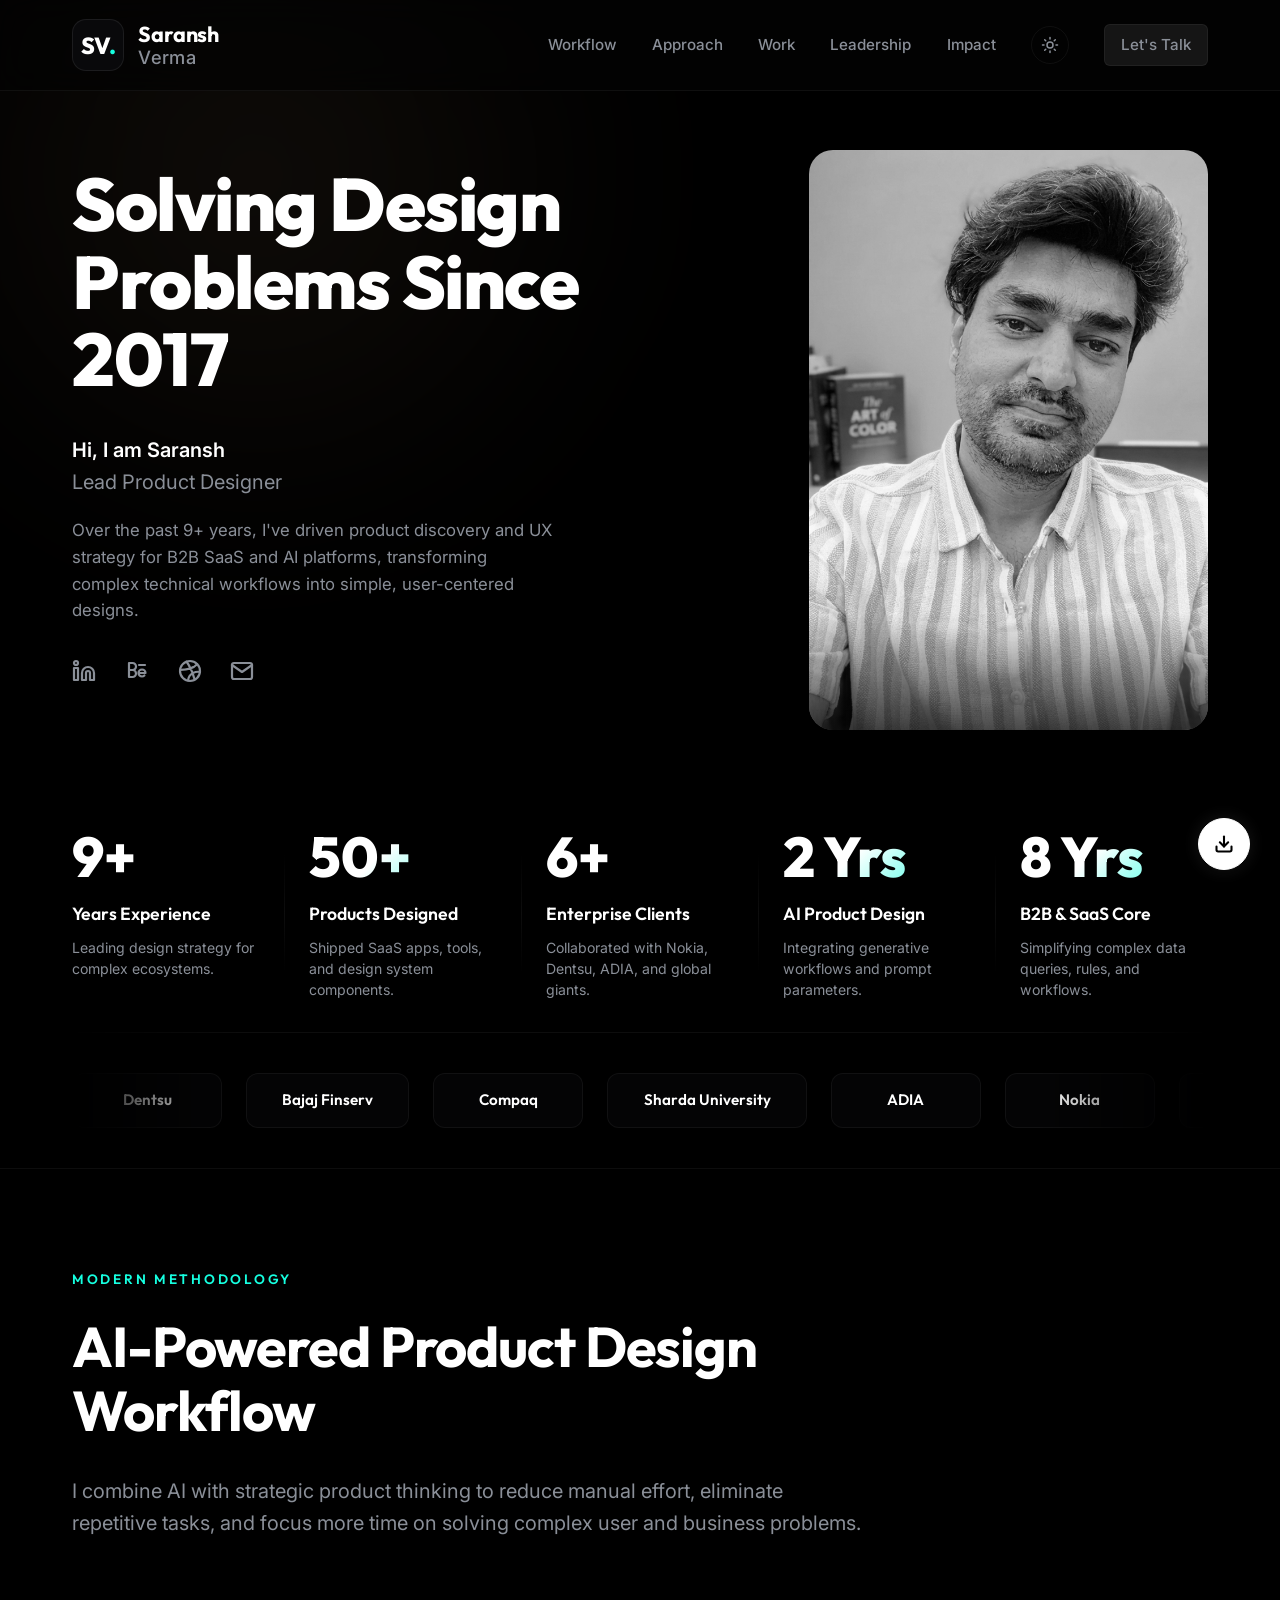
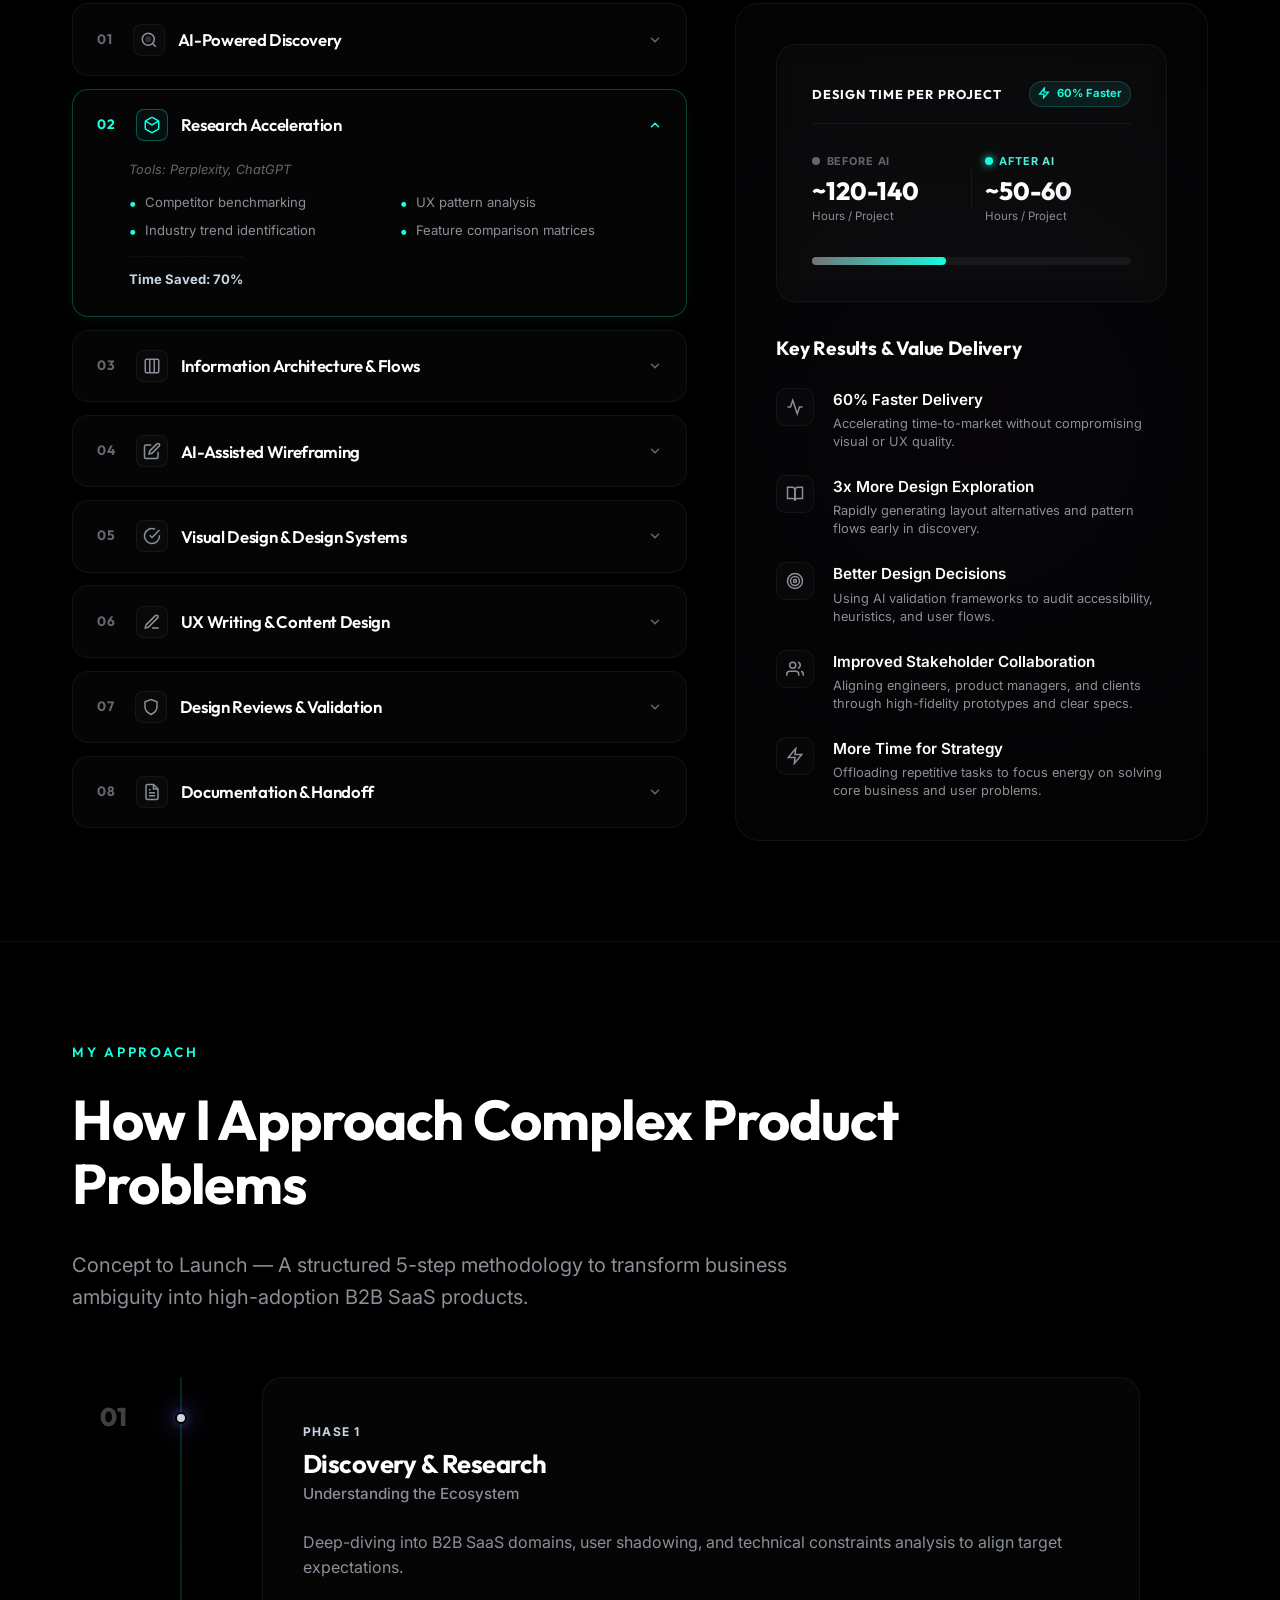
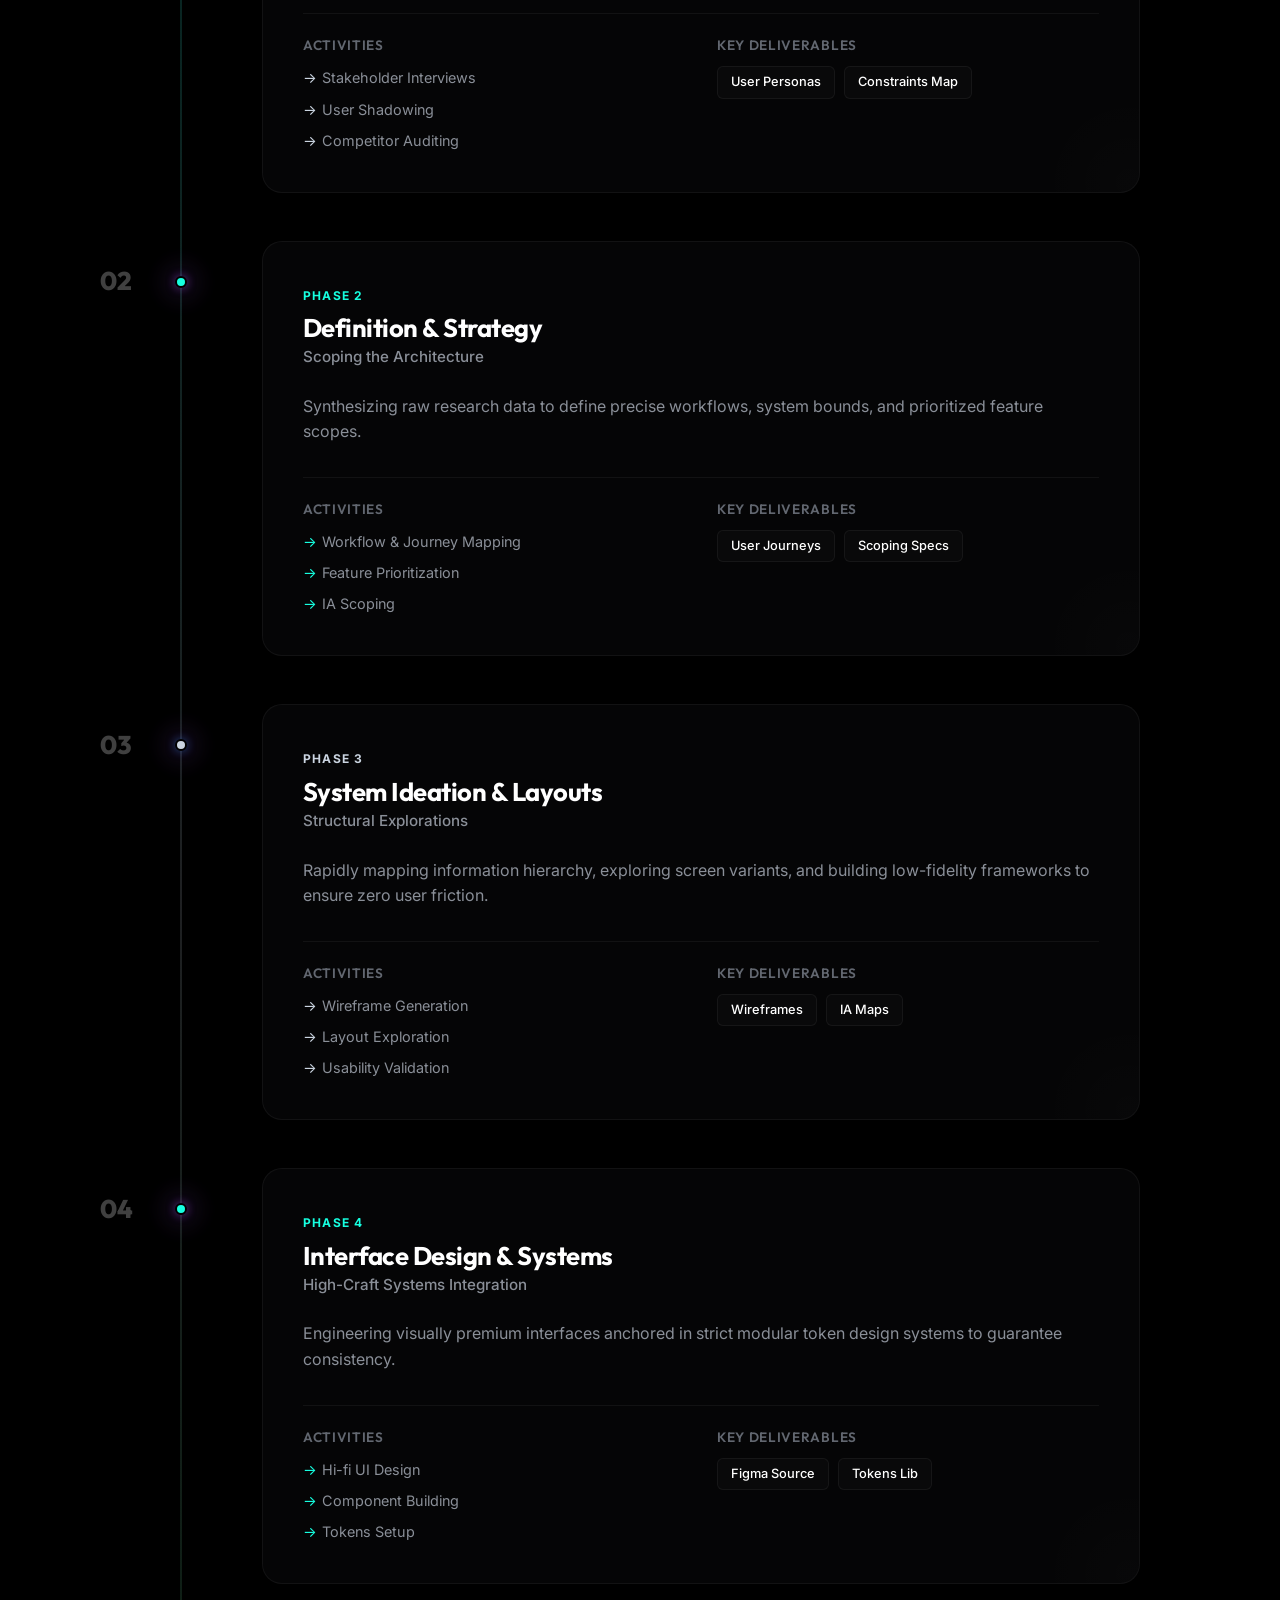
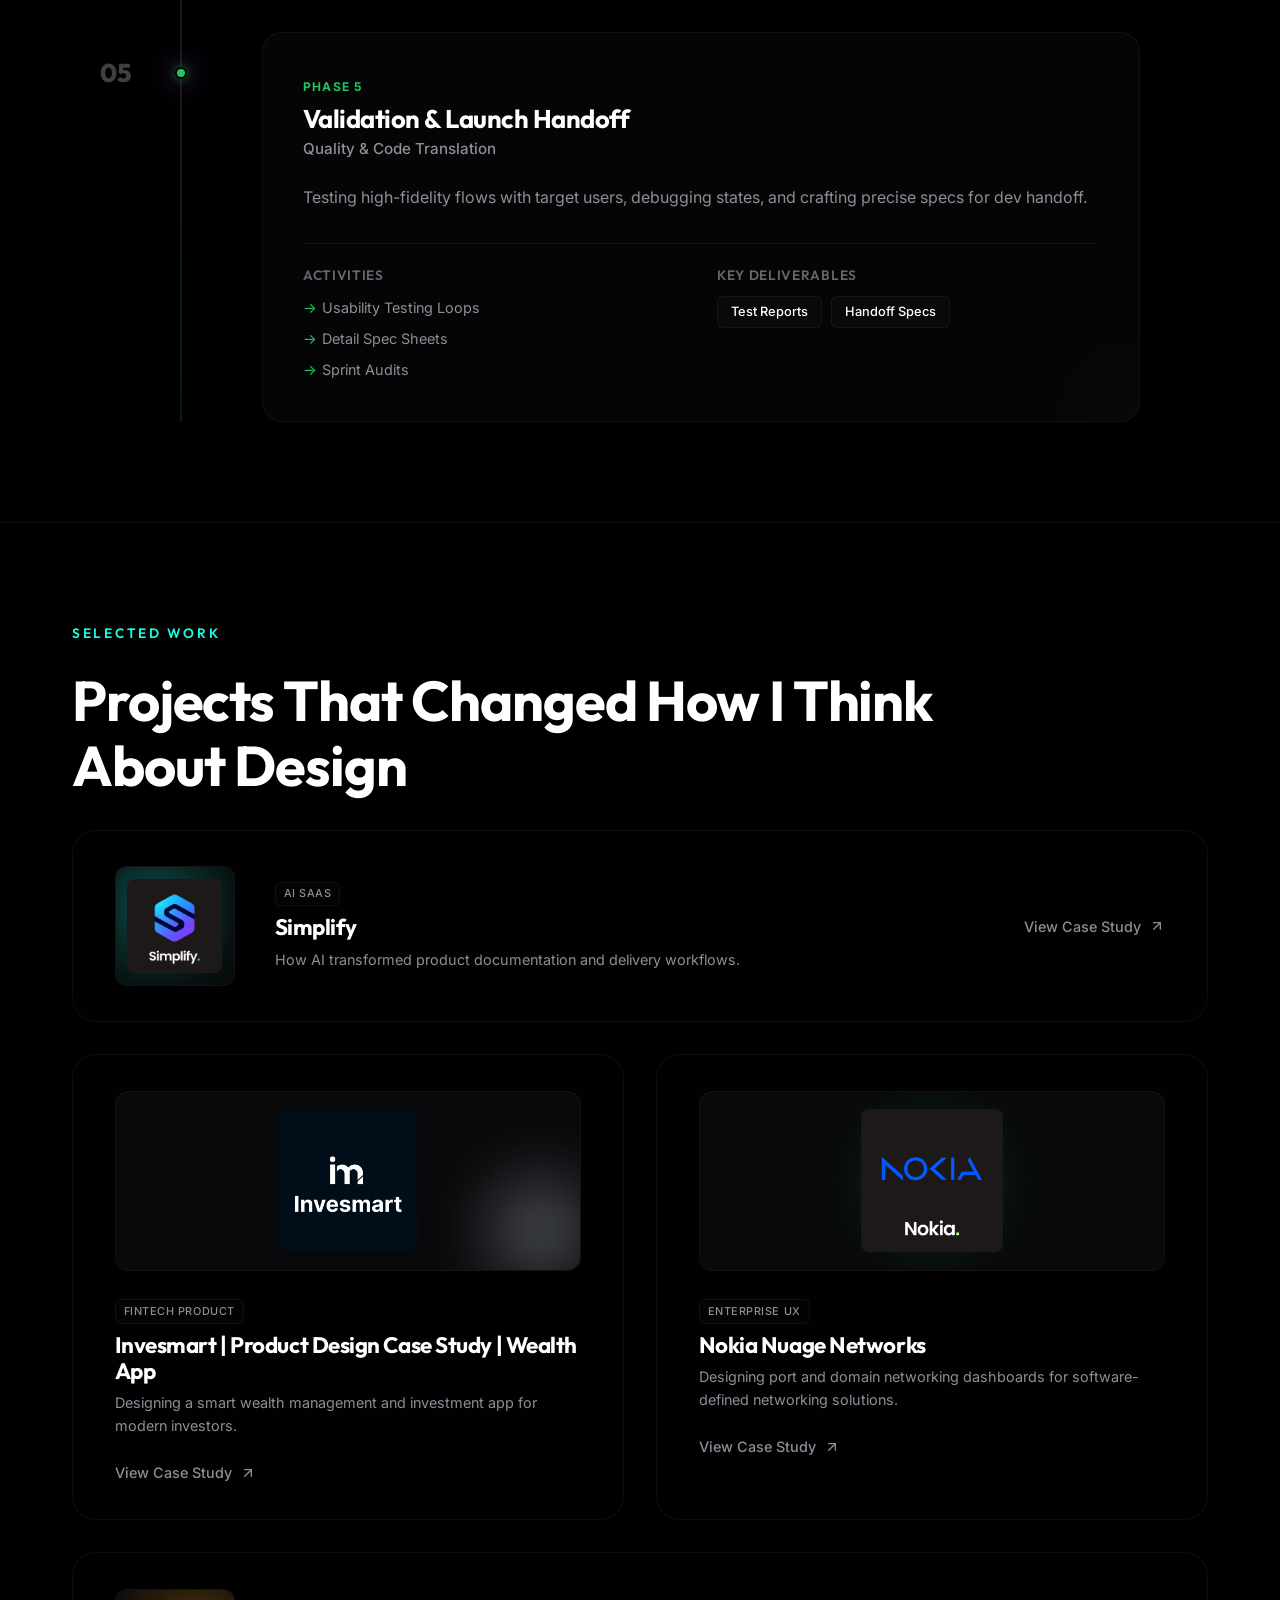
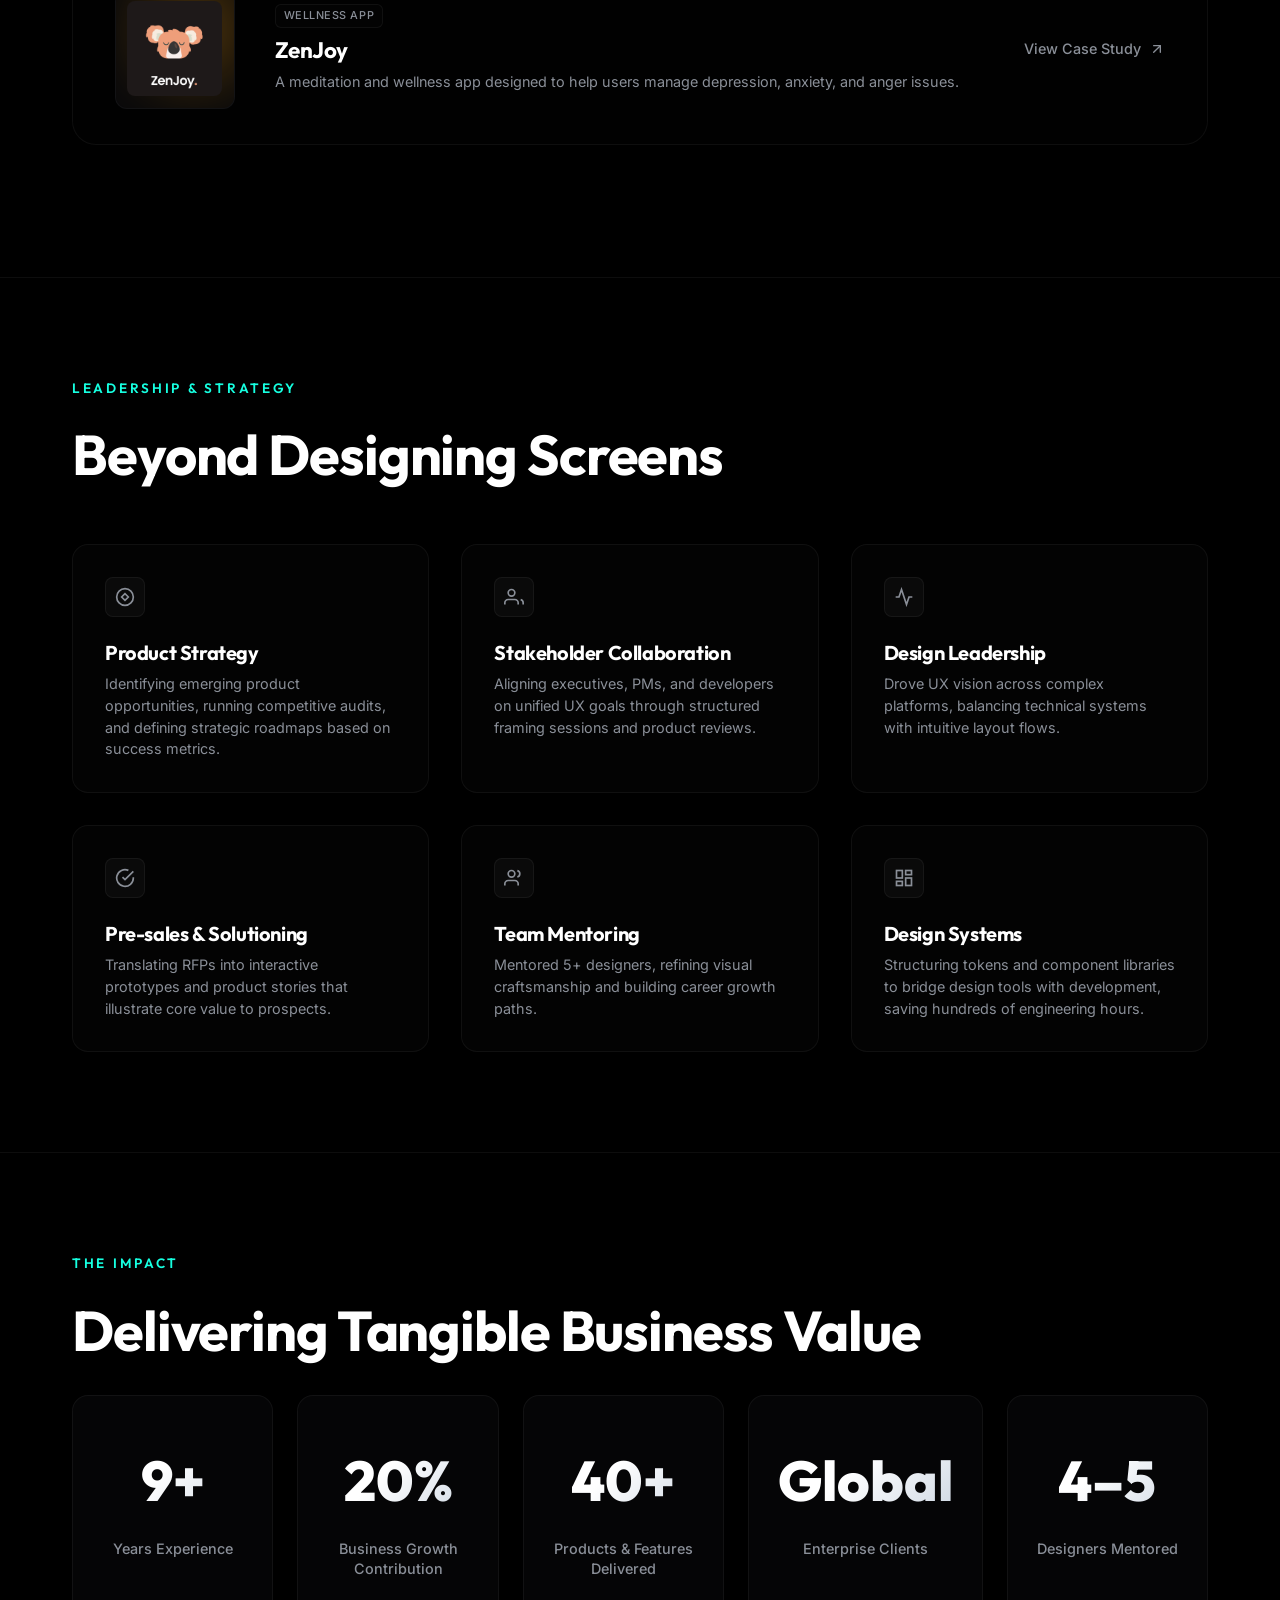
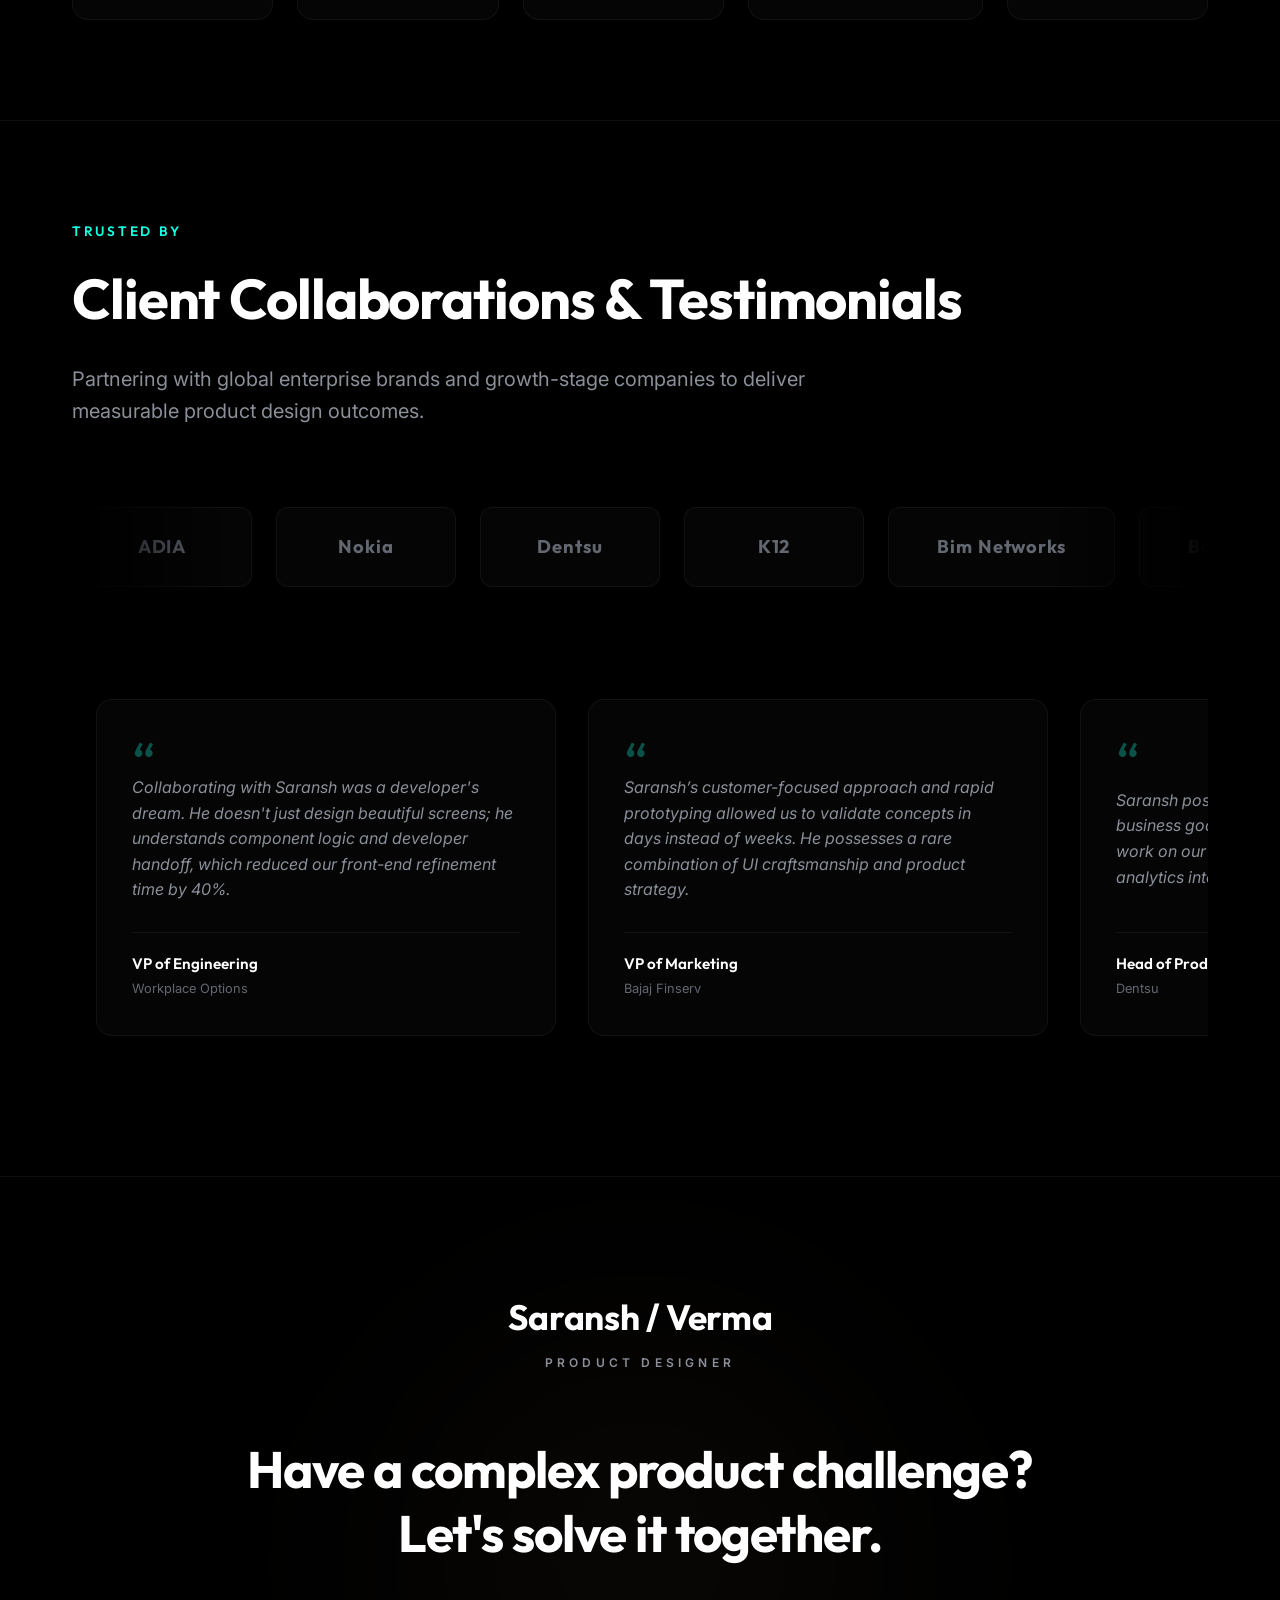
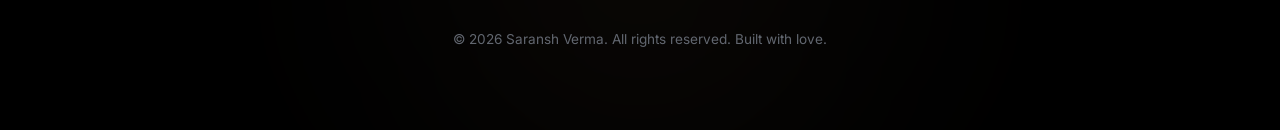
==== commit 22ff52aa: "Add files via upload" ====
--- a/index.html
+++ b/index.html
@@ -820,7 +820,7 @@
 
                 <div class="projects-grid">
                     <!-- Project 1 -->
-                    <a href="https://www.behance.net/portfolio/editor?project_id=252098689"
+                    <a href="simplify-case-study.html"
                         target="_blank" class="project-card reveal-item" rel="noopener noreferrer">
                         <div class="project-image-placeholder">
                             <div class="project-glow bg-p-1"></div>
@@ -846,19 +846,19 @@
                     </a>
 
                     <!-- Project 2 -->
-                    <a href="https://www.behance.net/saransh-verma"
+                    <a href="https://www.behance.net/gallery/252827205/Invesmart-Product-Design-Case-Study-Wealth-App"
                         target="_blank" class="project-card reveal-item" rel="noopener noreferrer">
                         <div class="project-image-placeholder">
                             <div class="project-glow bg-p-2"></div>
-                            <img src="k12_logo.png" alt="K12 Logo" class="project-logo-preview">
+                            <img src="media__1784209664414.png" alt="Invesmart Logo" class="project-logo-preview">
                         </div>
                         <div class="project-info">
                             <div class="project-text-details">
                                 <div class="project-meta">
-                                    <span>EdTech Platform</span>
-                                </div>
-                                <h3>K12 Learning Platform</h3>
-                                <p class="project-caption">Designing an intuitive learning platform for students, tutors, and administrators.</p>
+                                    <span>Fintech Product</span>
+                                </div>
+                                <h3>Invesmart | Product Design Case Study | Wealth App</h3>
+                                <p class="project-caption">Designing a smart wealth management and investment app for modern investors.</p>
                             </div>
                             <span class="project-cta-link">
                                 View Case Study
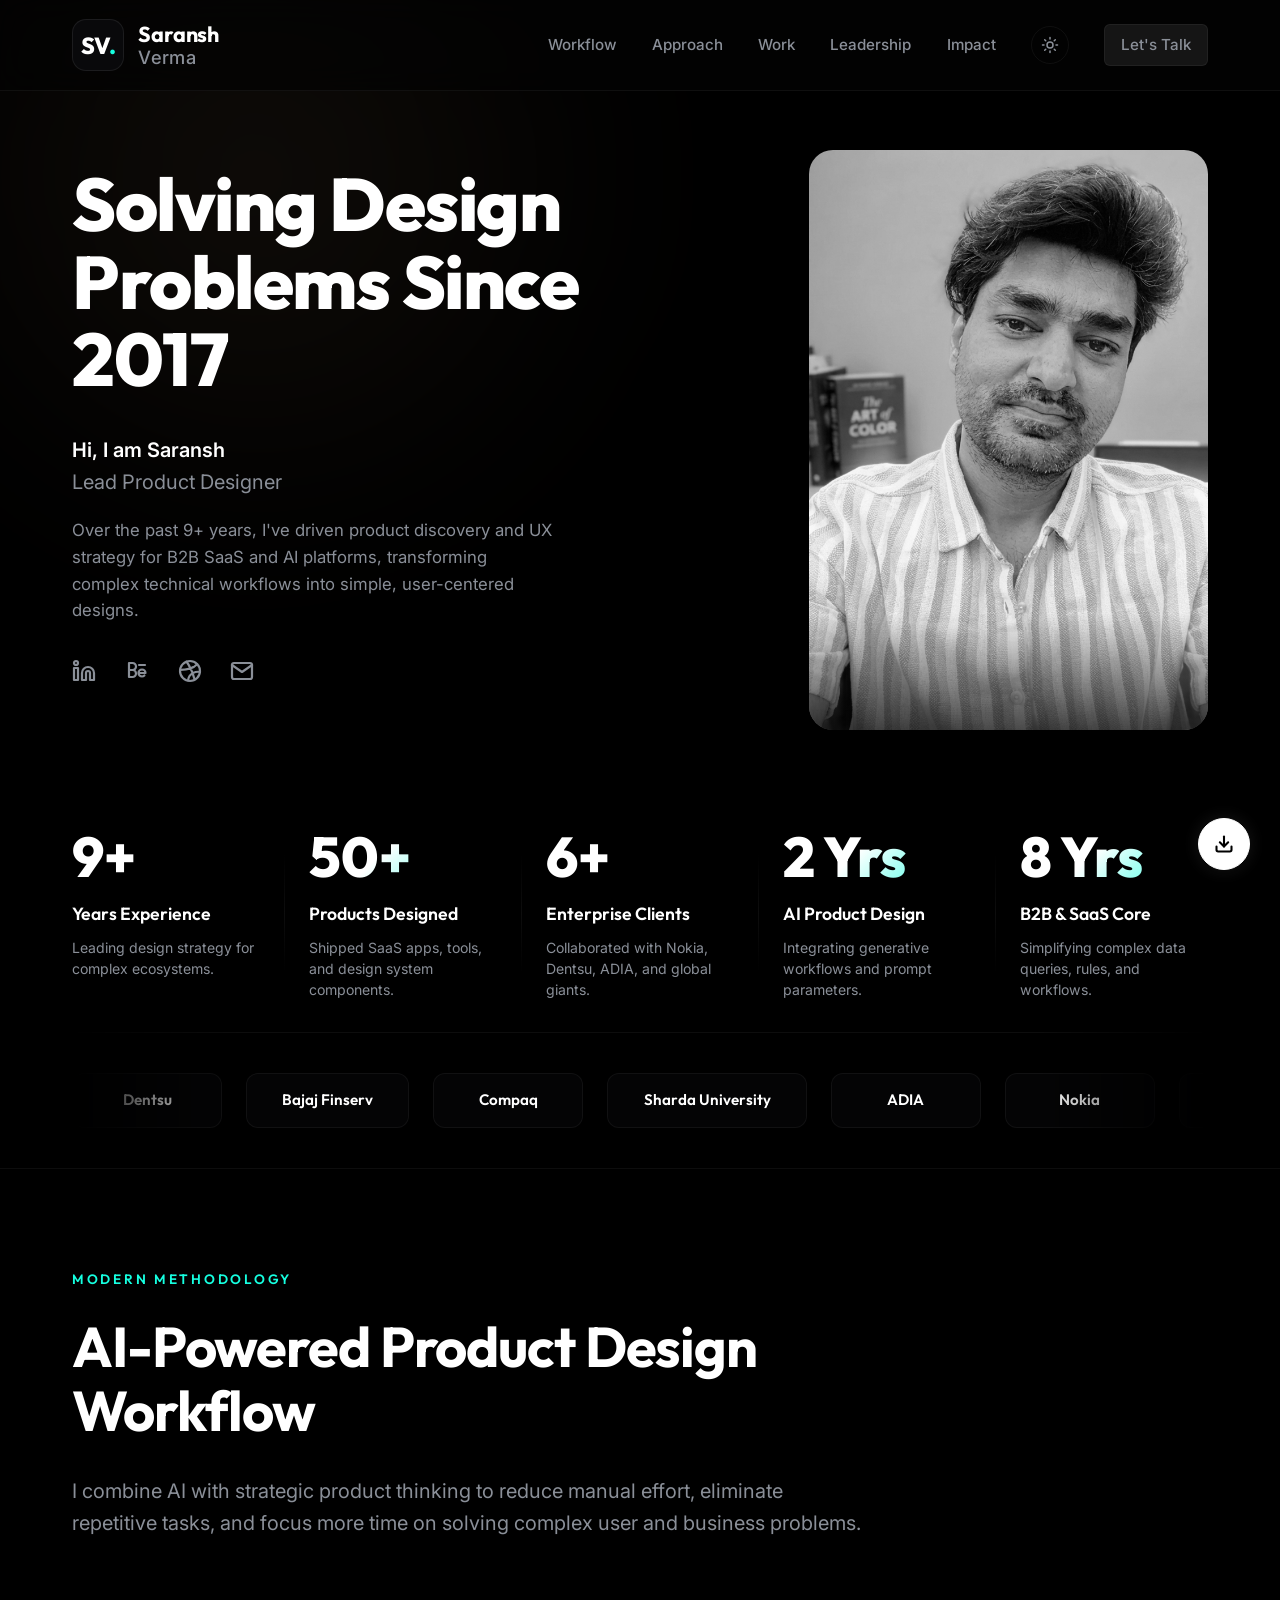
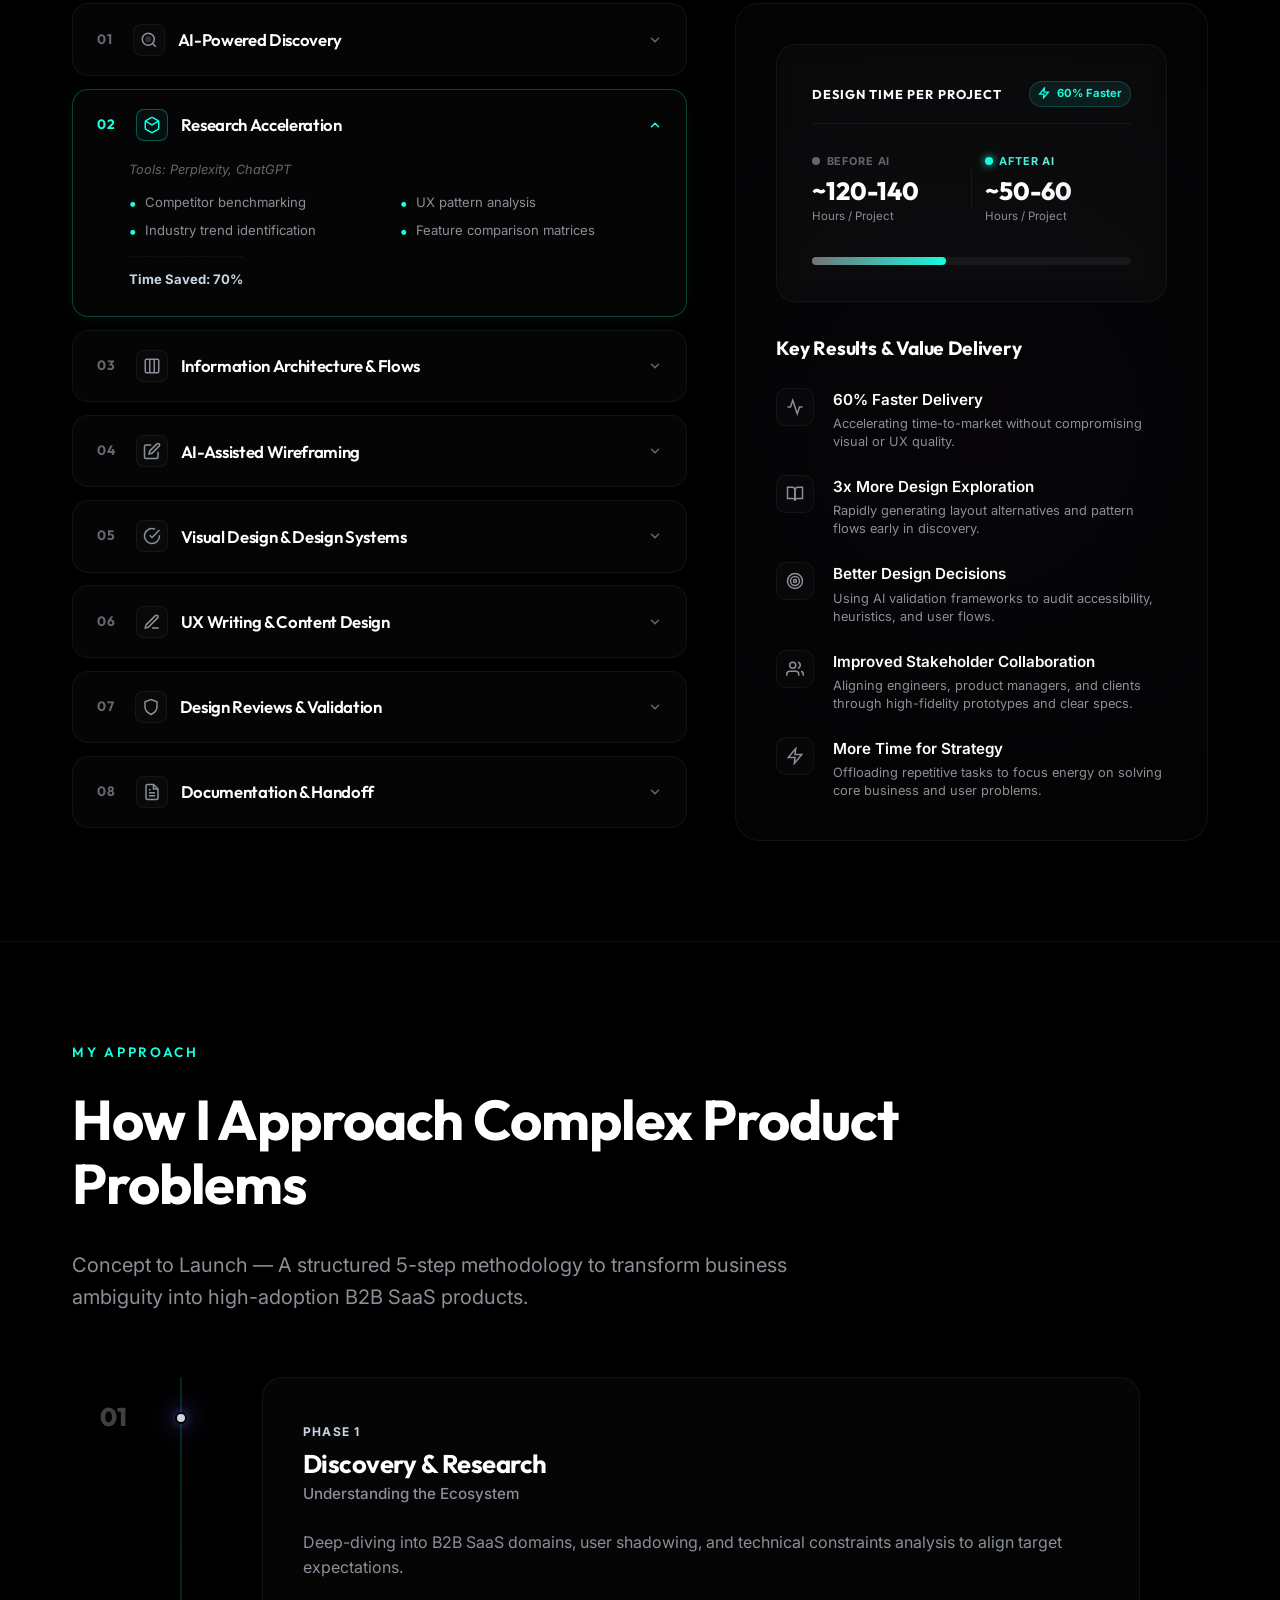
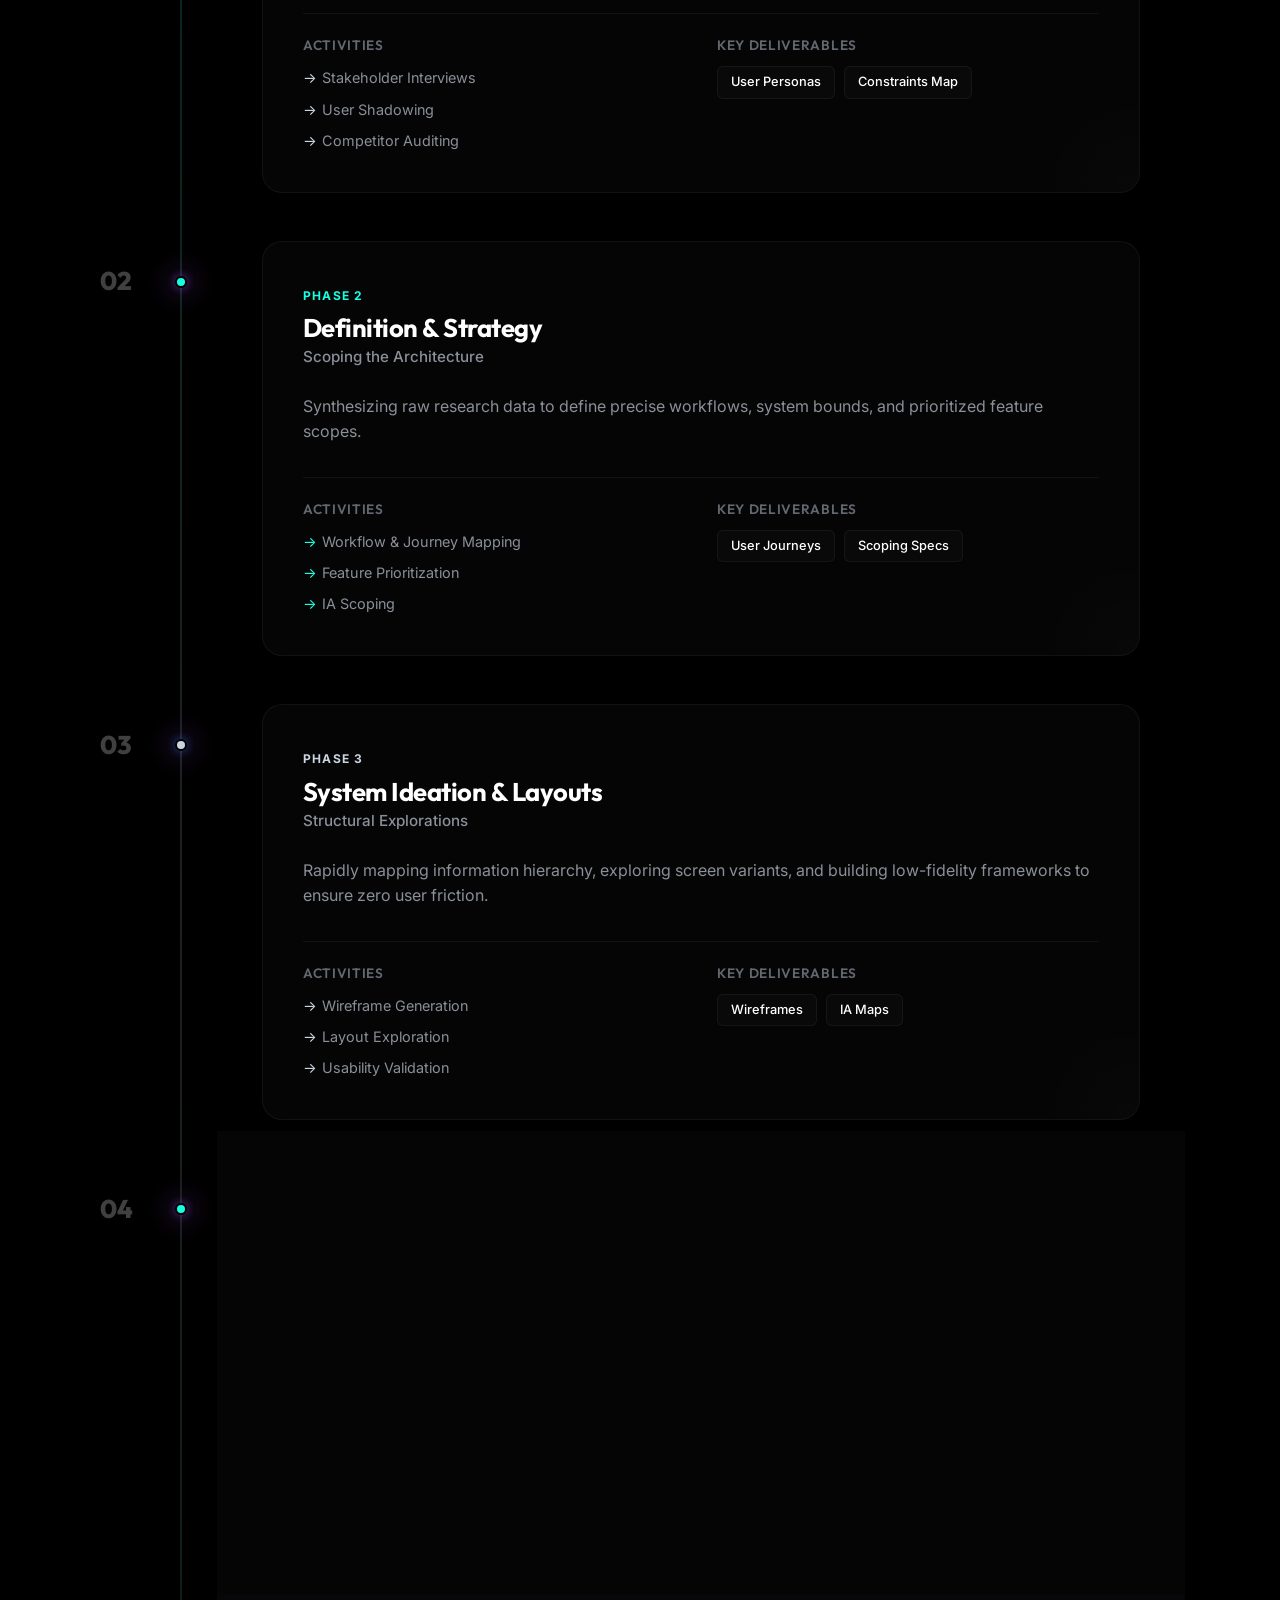
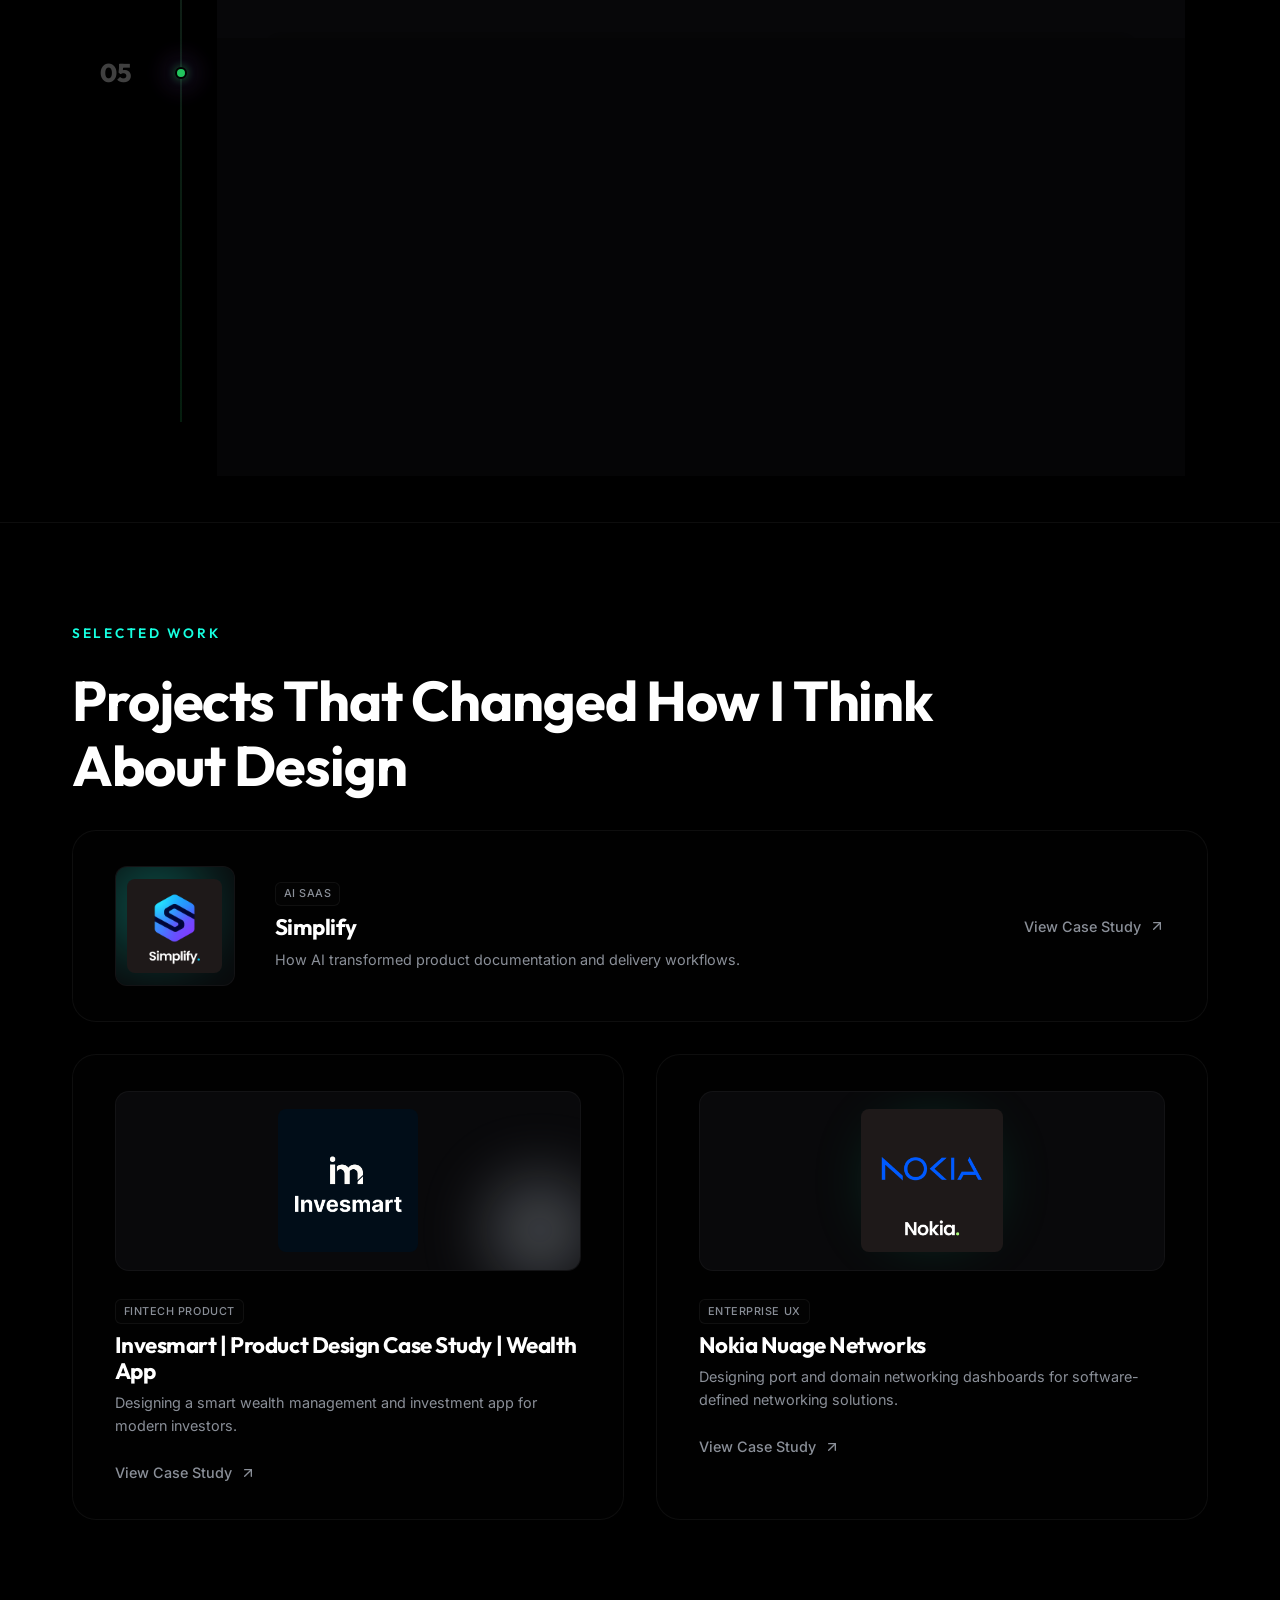
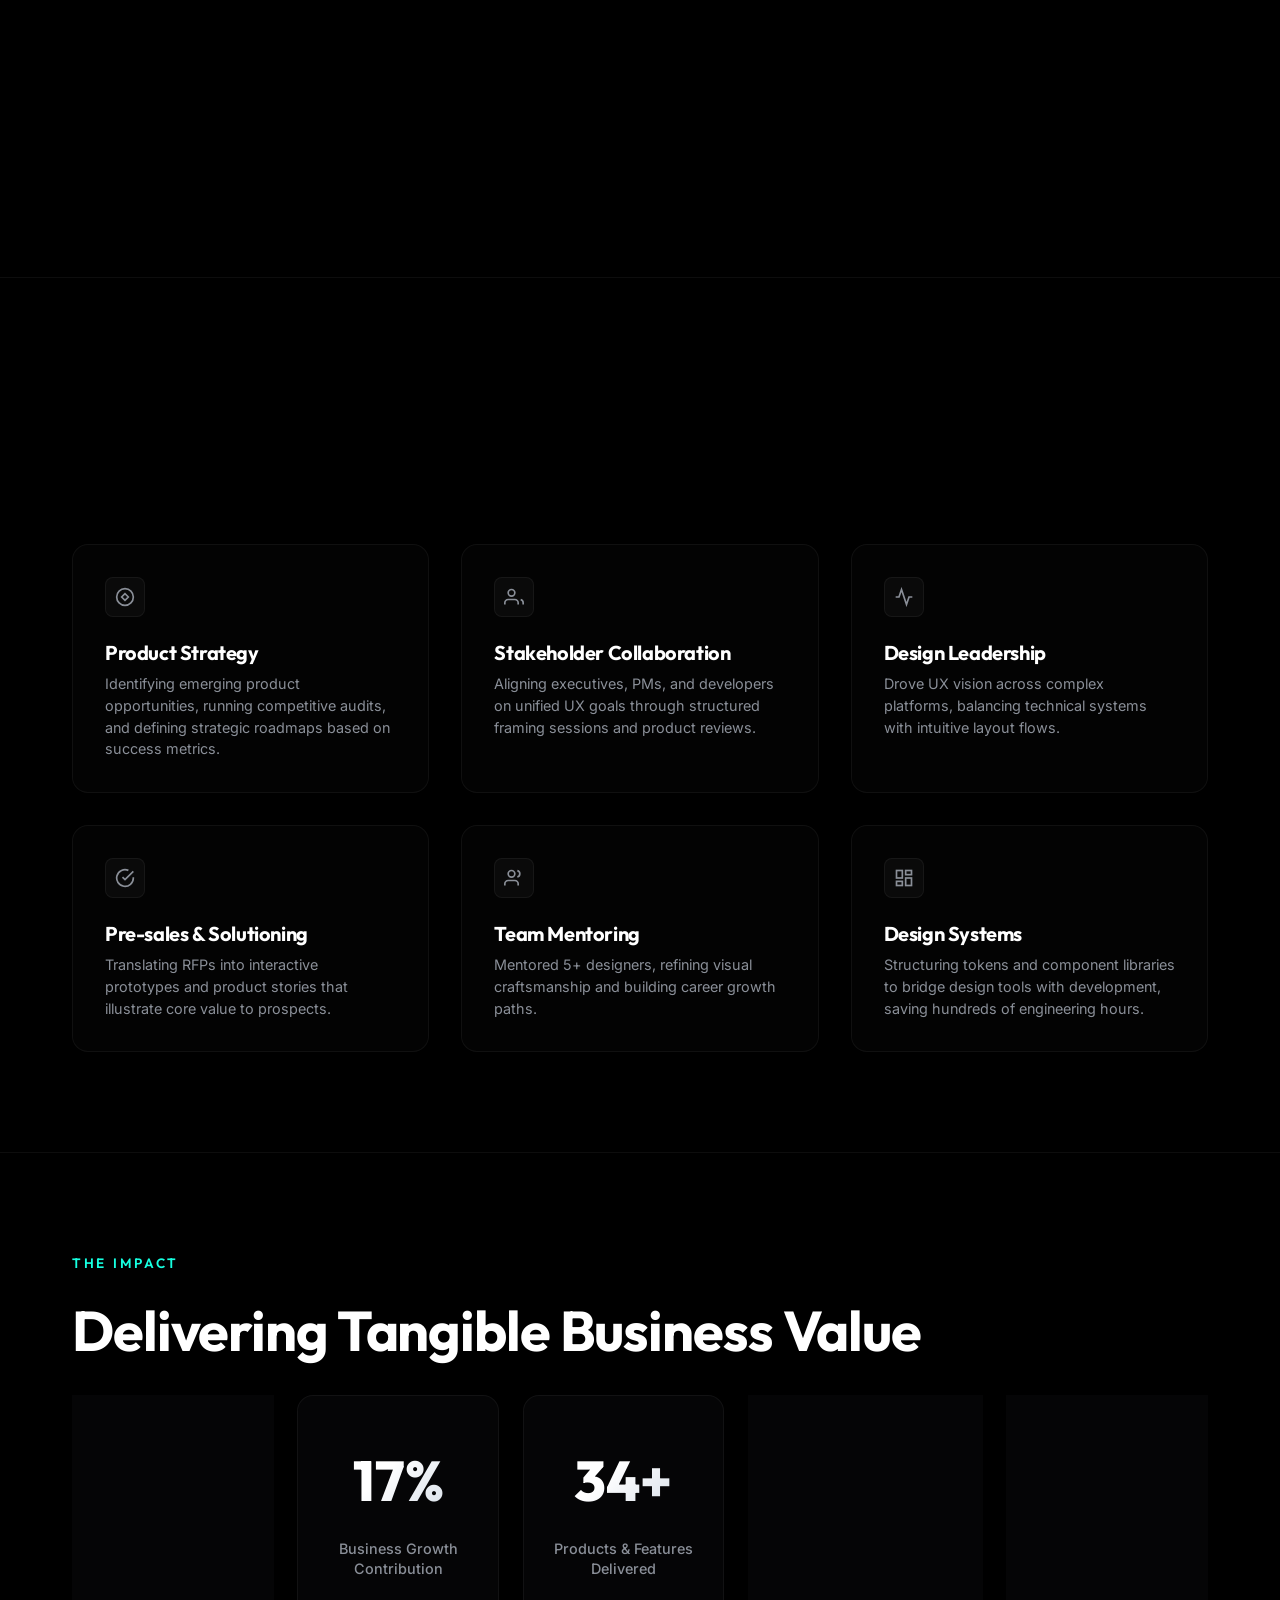
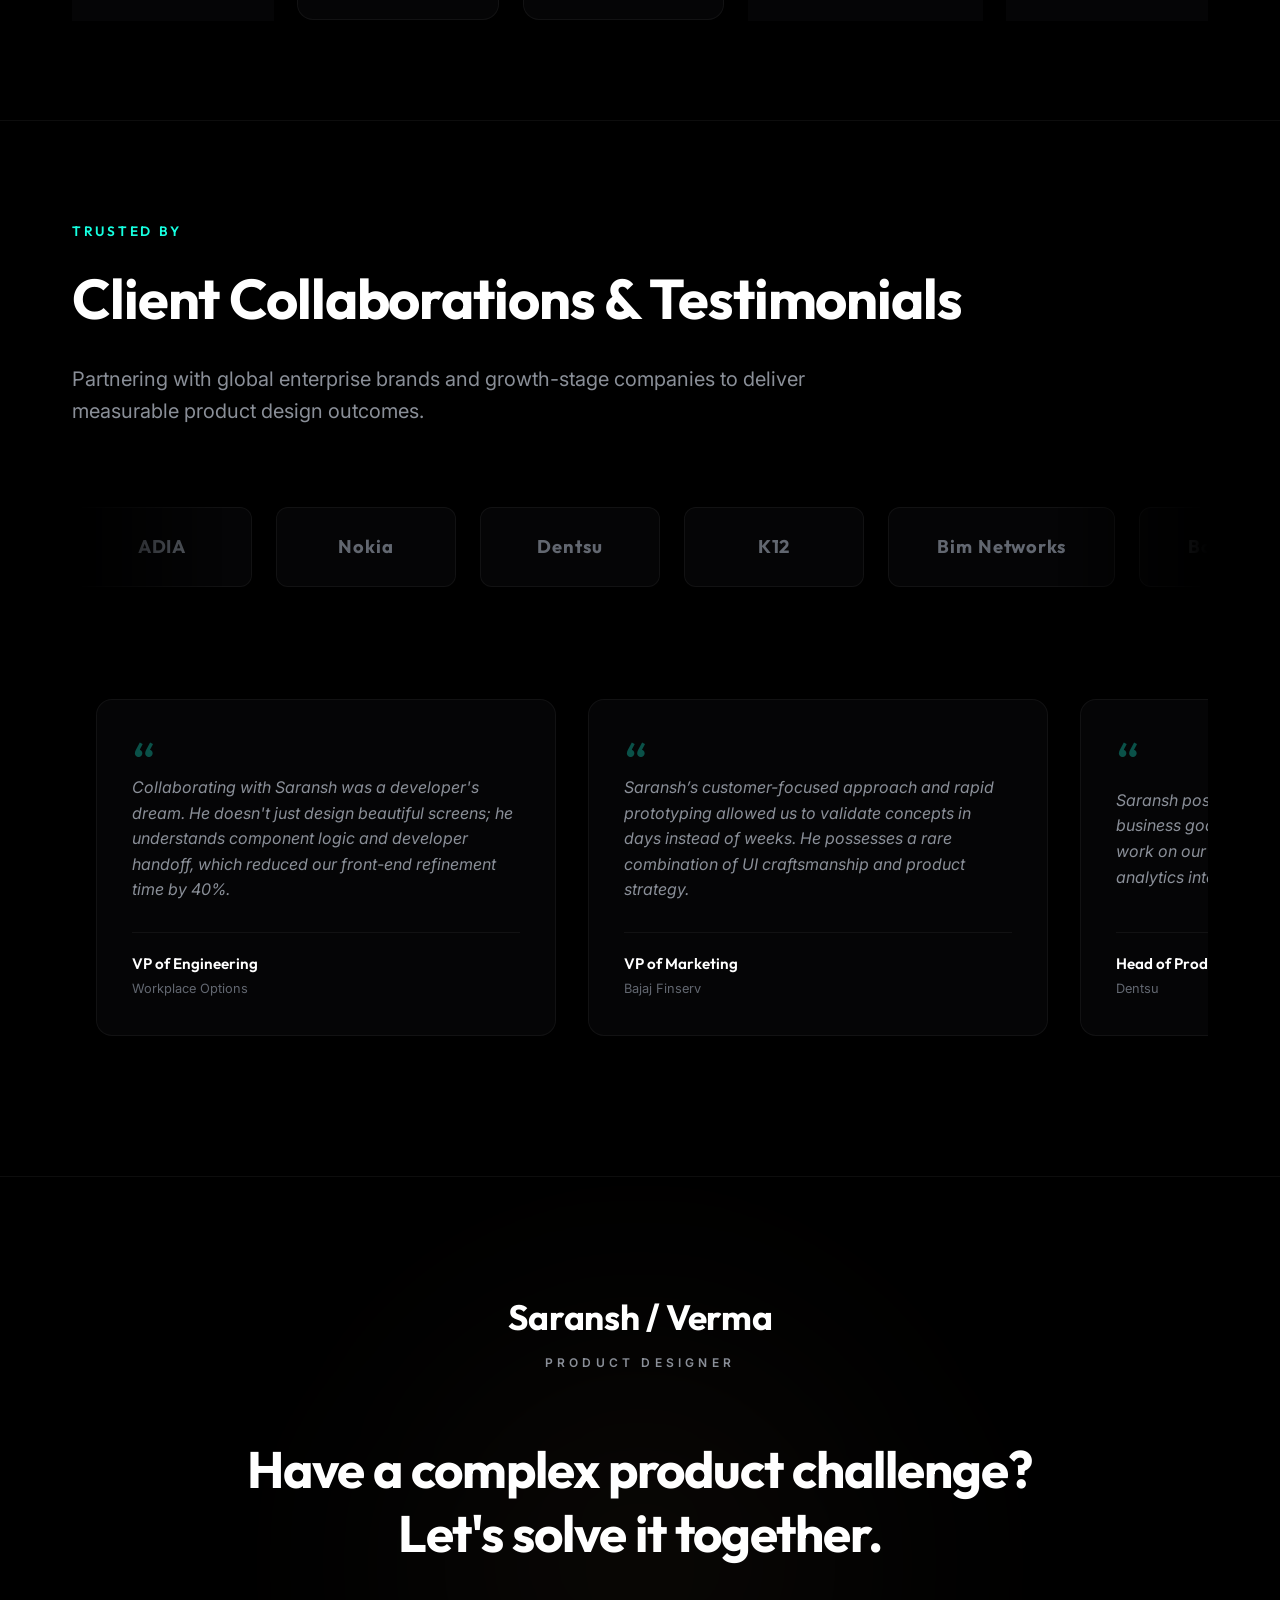
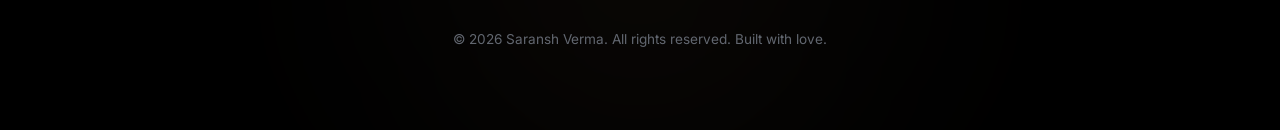
==== commit 0b3cd2f0: "Add files via upload" ====
--- a/index.html
+++ b/index.html
@@ -820,7 +820,7 @@
 
                 <div class="projects-grid">
                     <!-- Project 1 -->
-                    <a href="simplify-case-study.html"
+                    <a href="https://www.behance.net/gallery/252131703/Simplify-AI-Product-Design-Case-Study"
                         target="_blank" class="project-card reveal-item" rel="noopener noreferrer">
                         <div class="project-image-placeholder">
                             <div class="project-glow bg-p-1"></div>
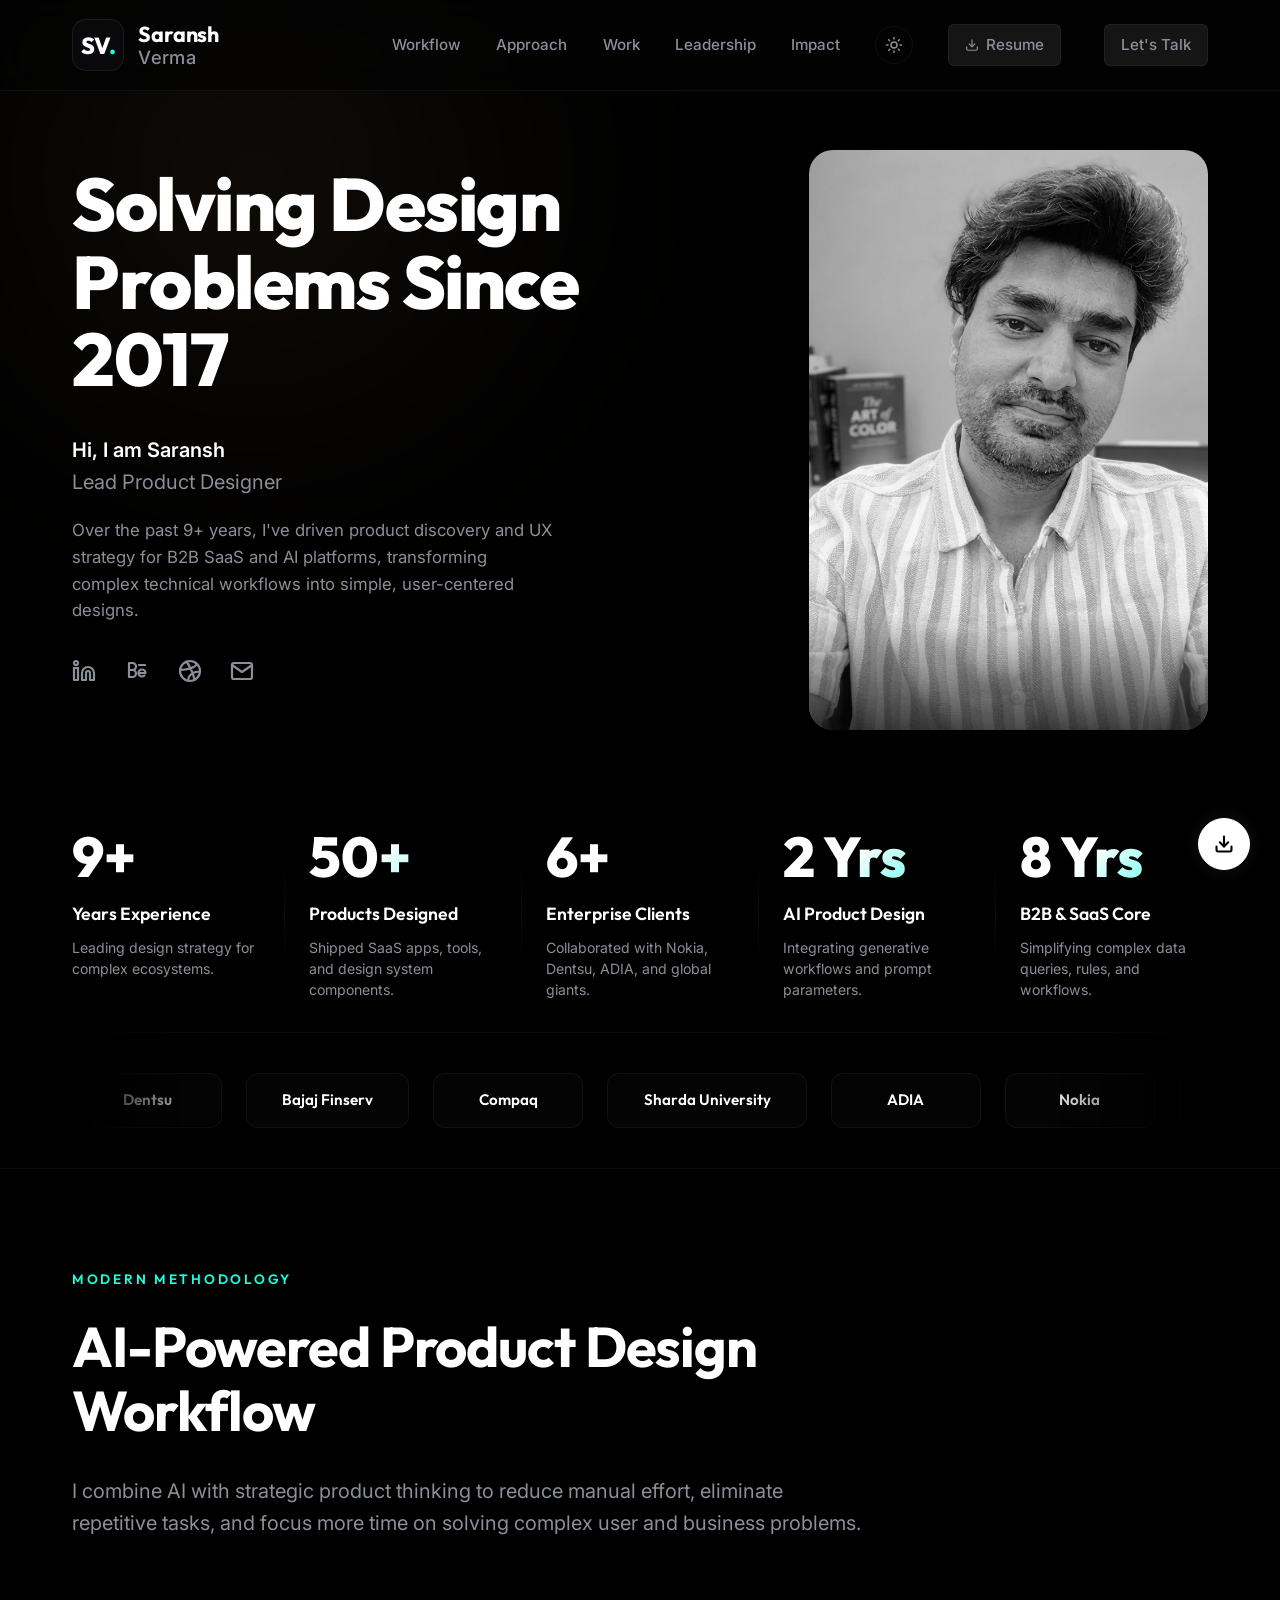
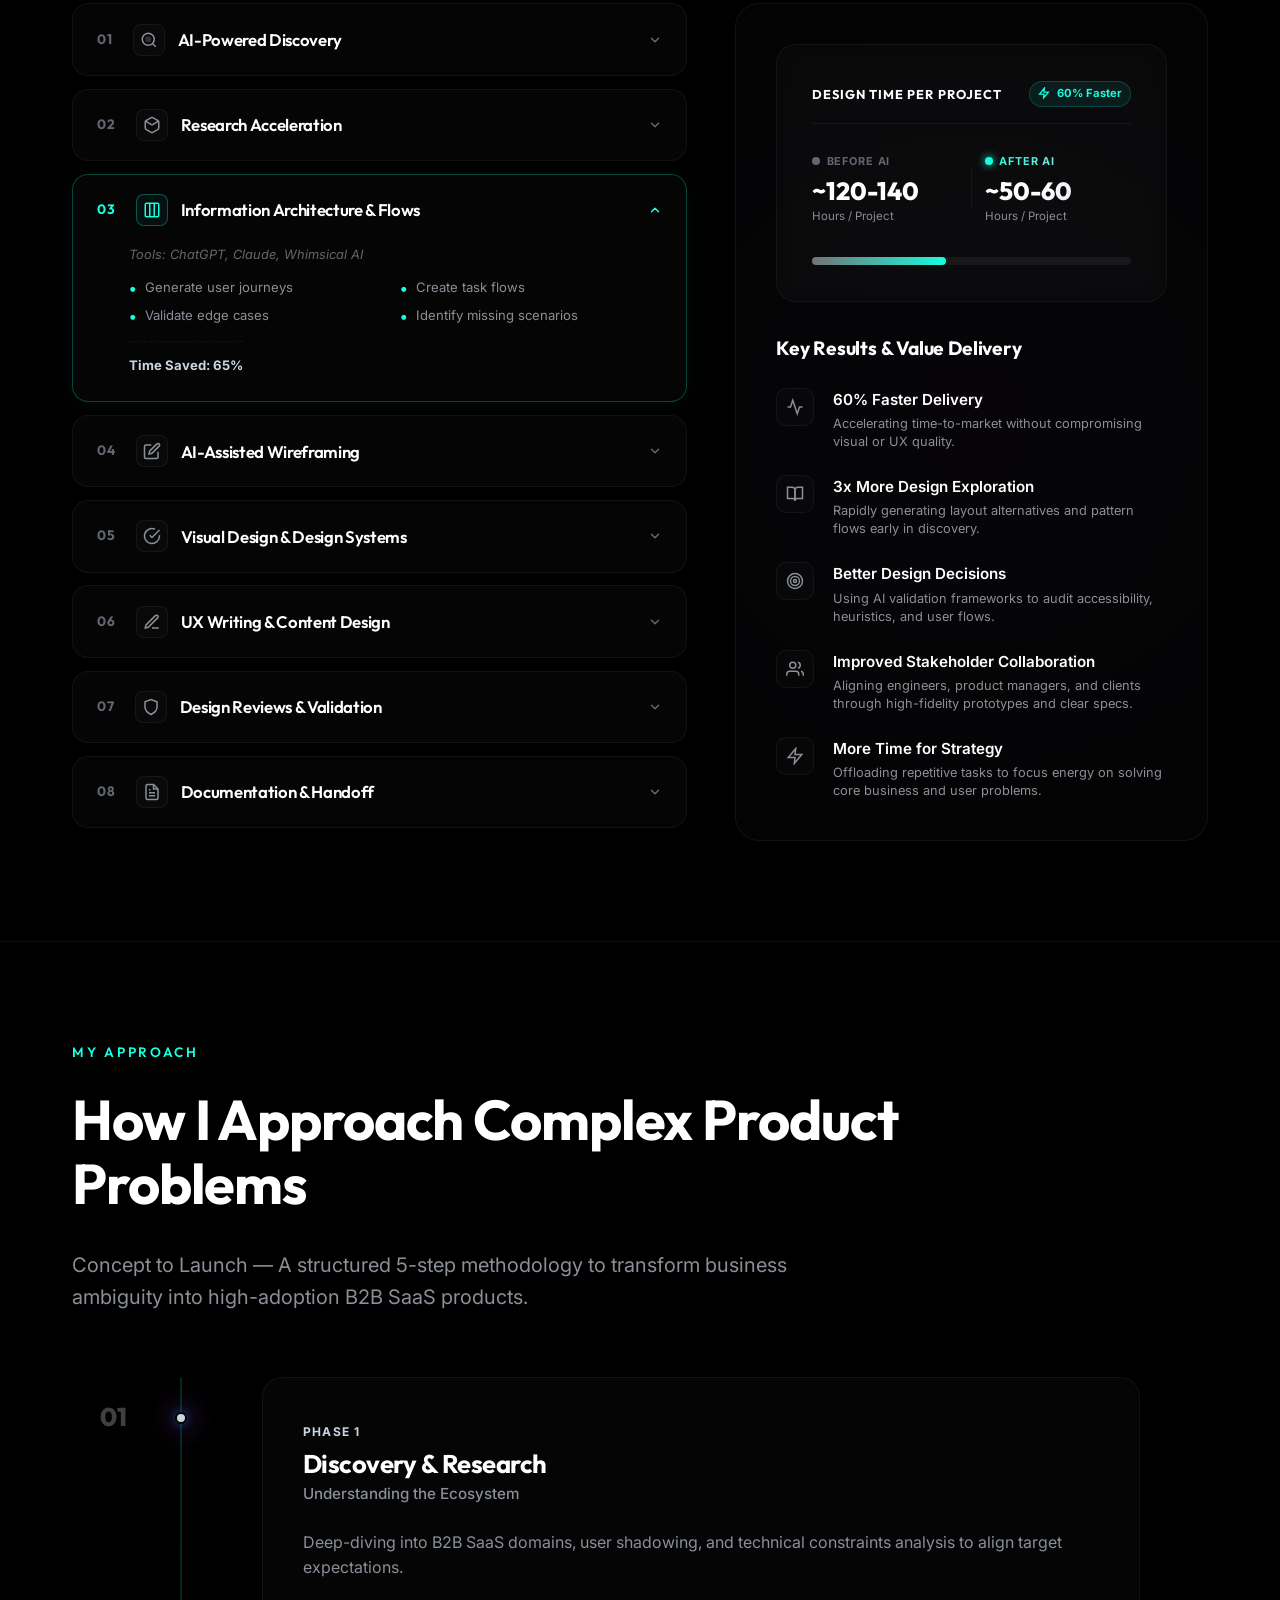
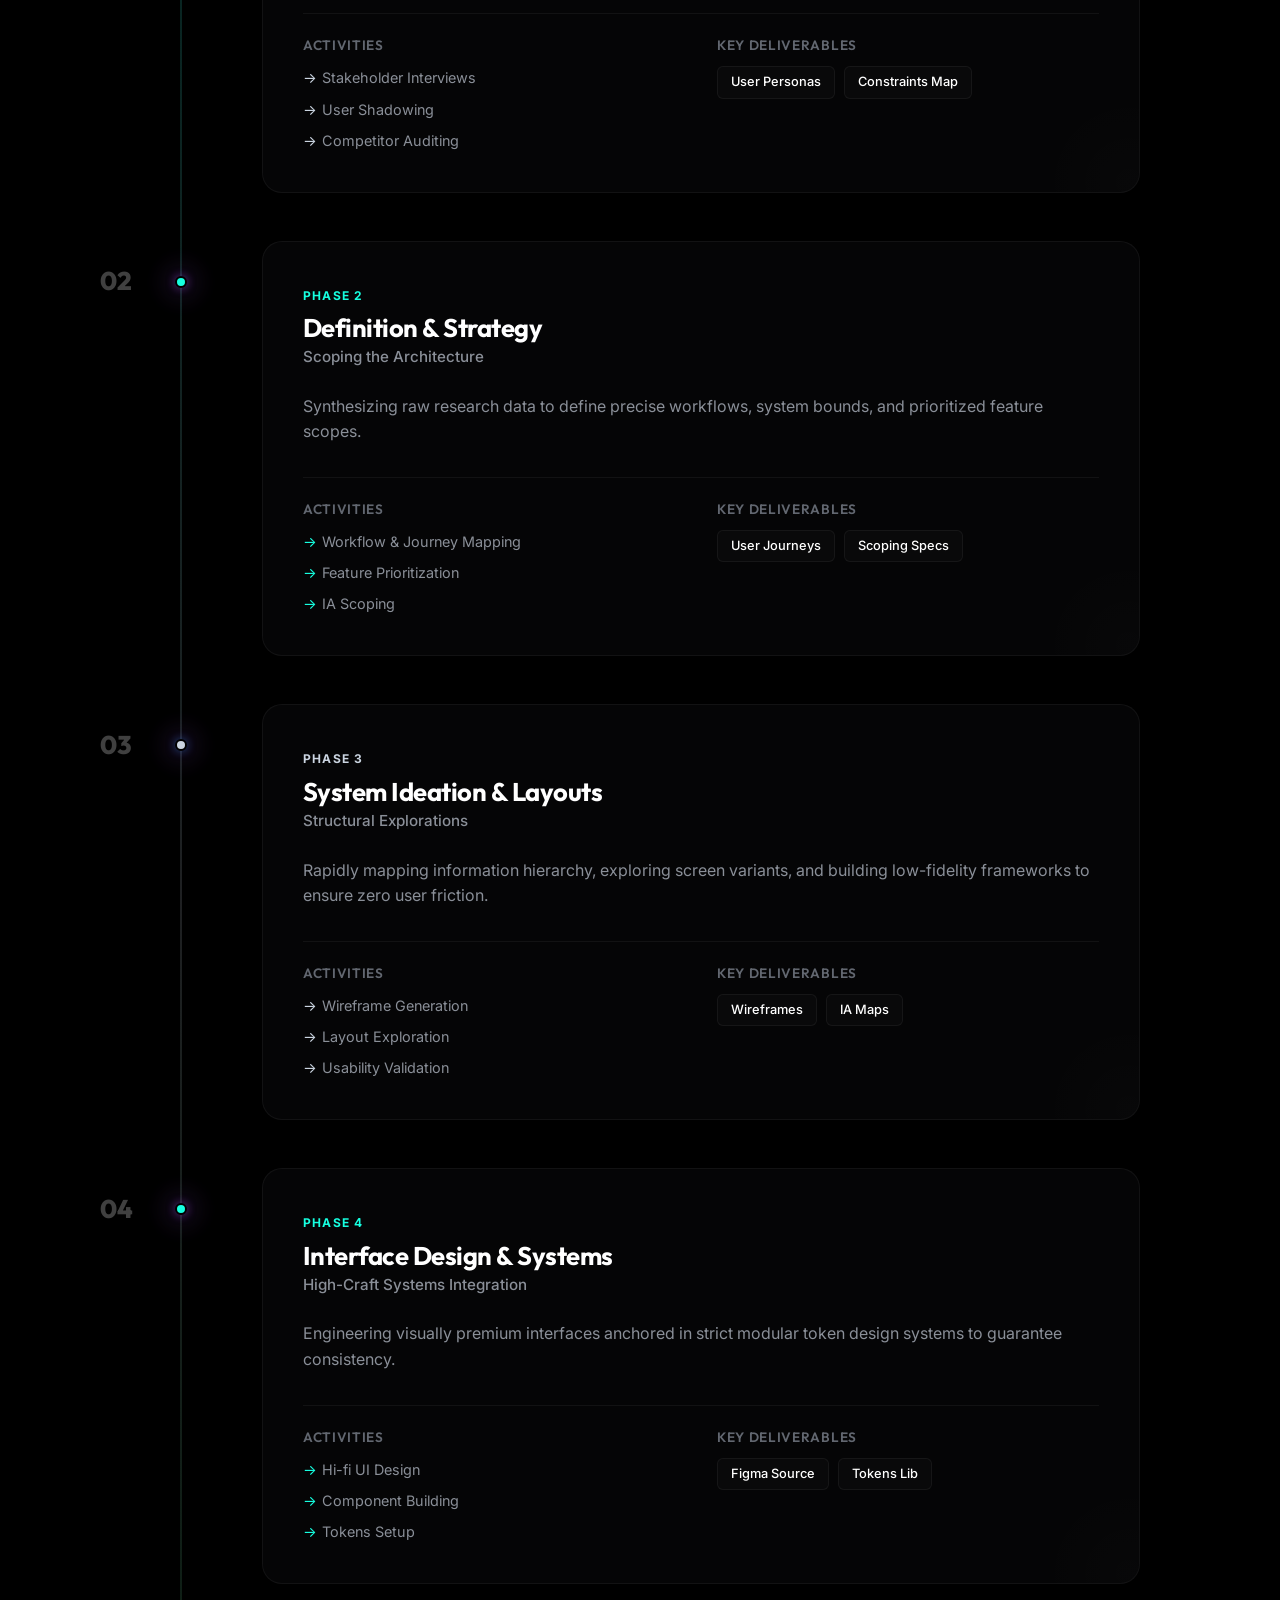
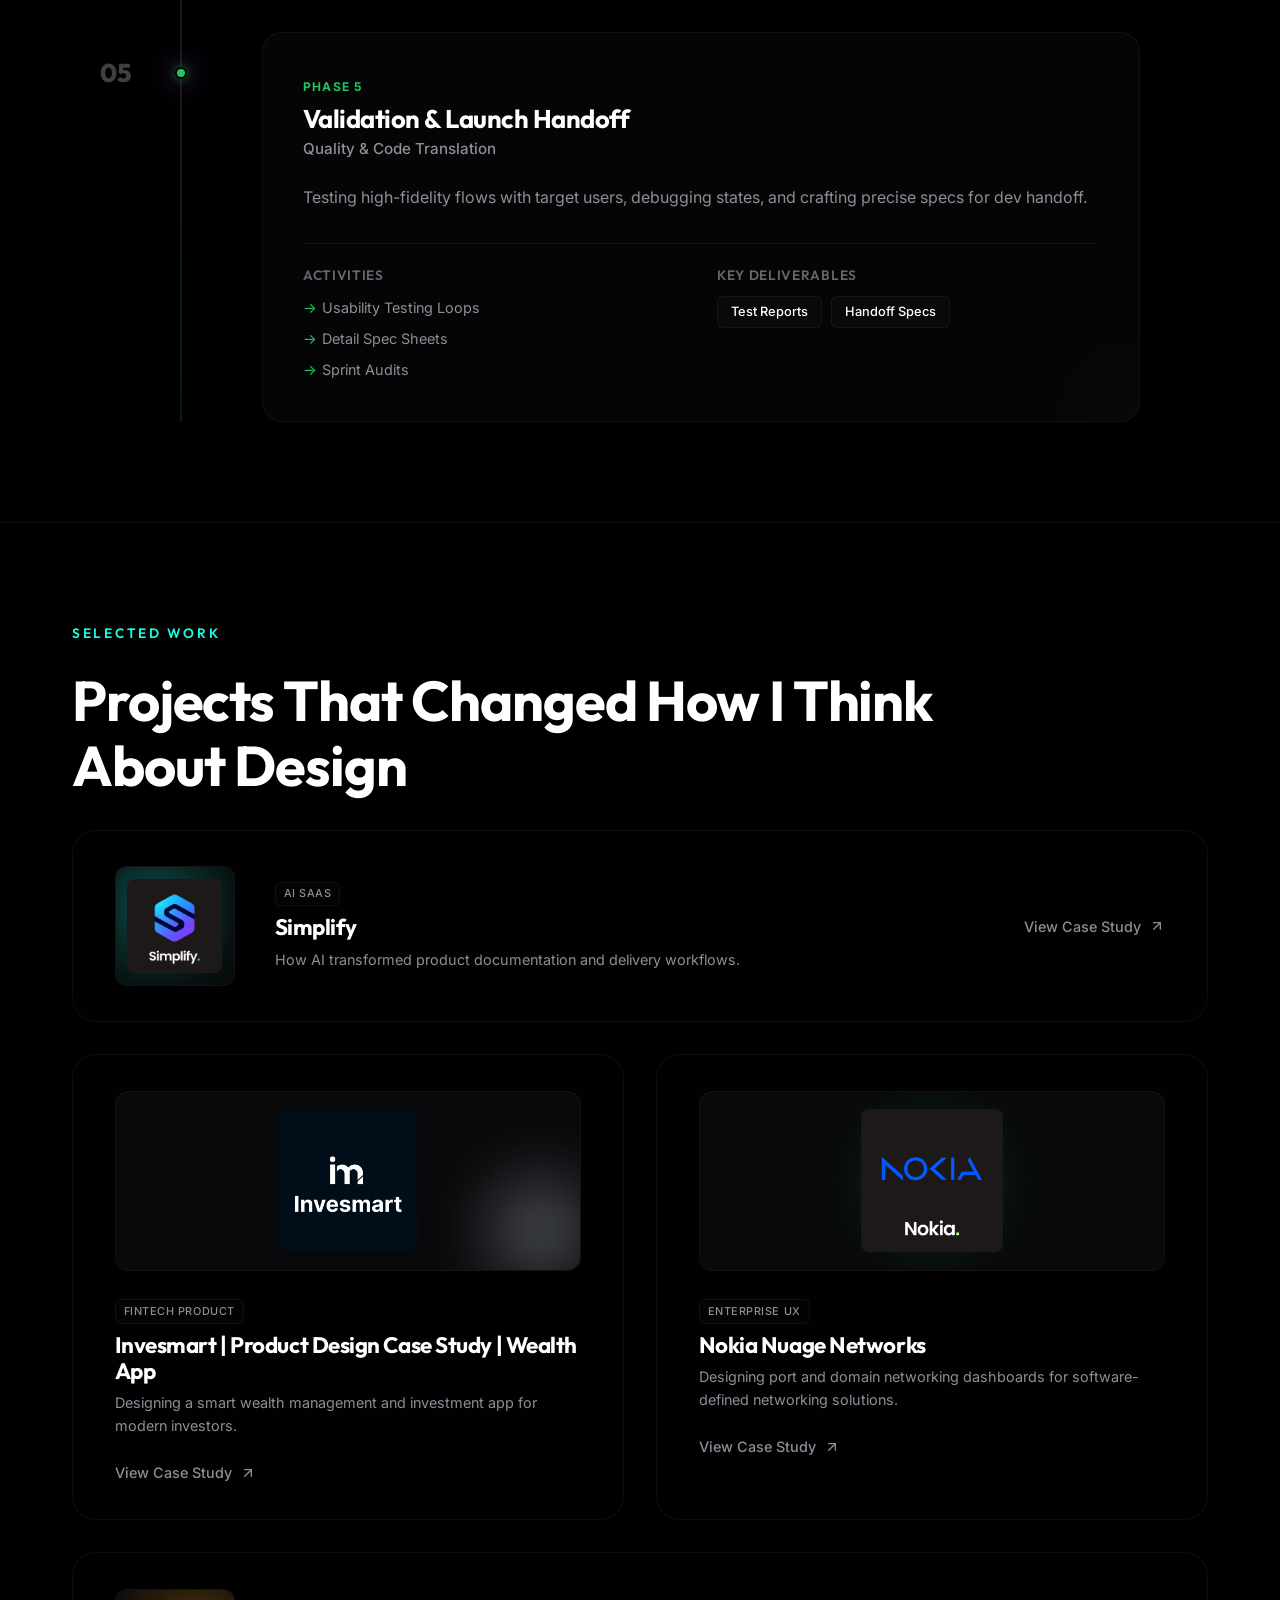
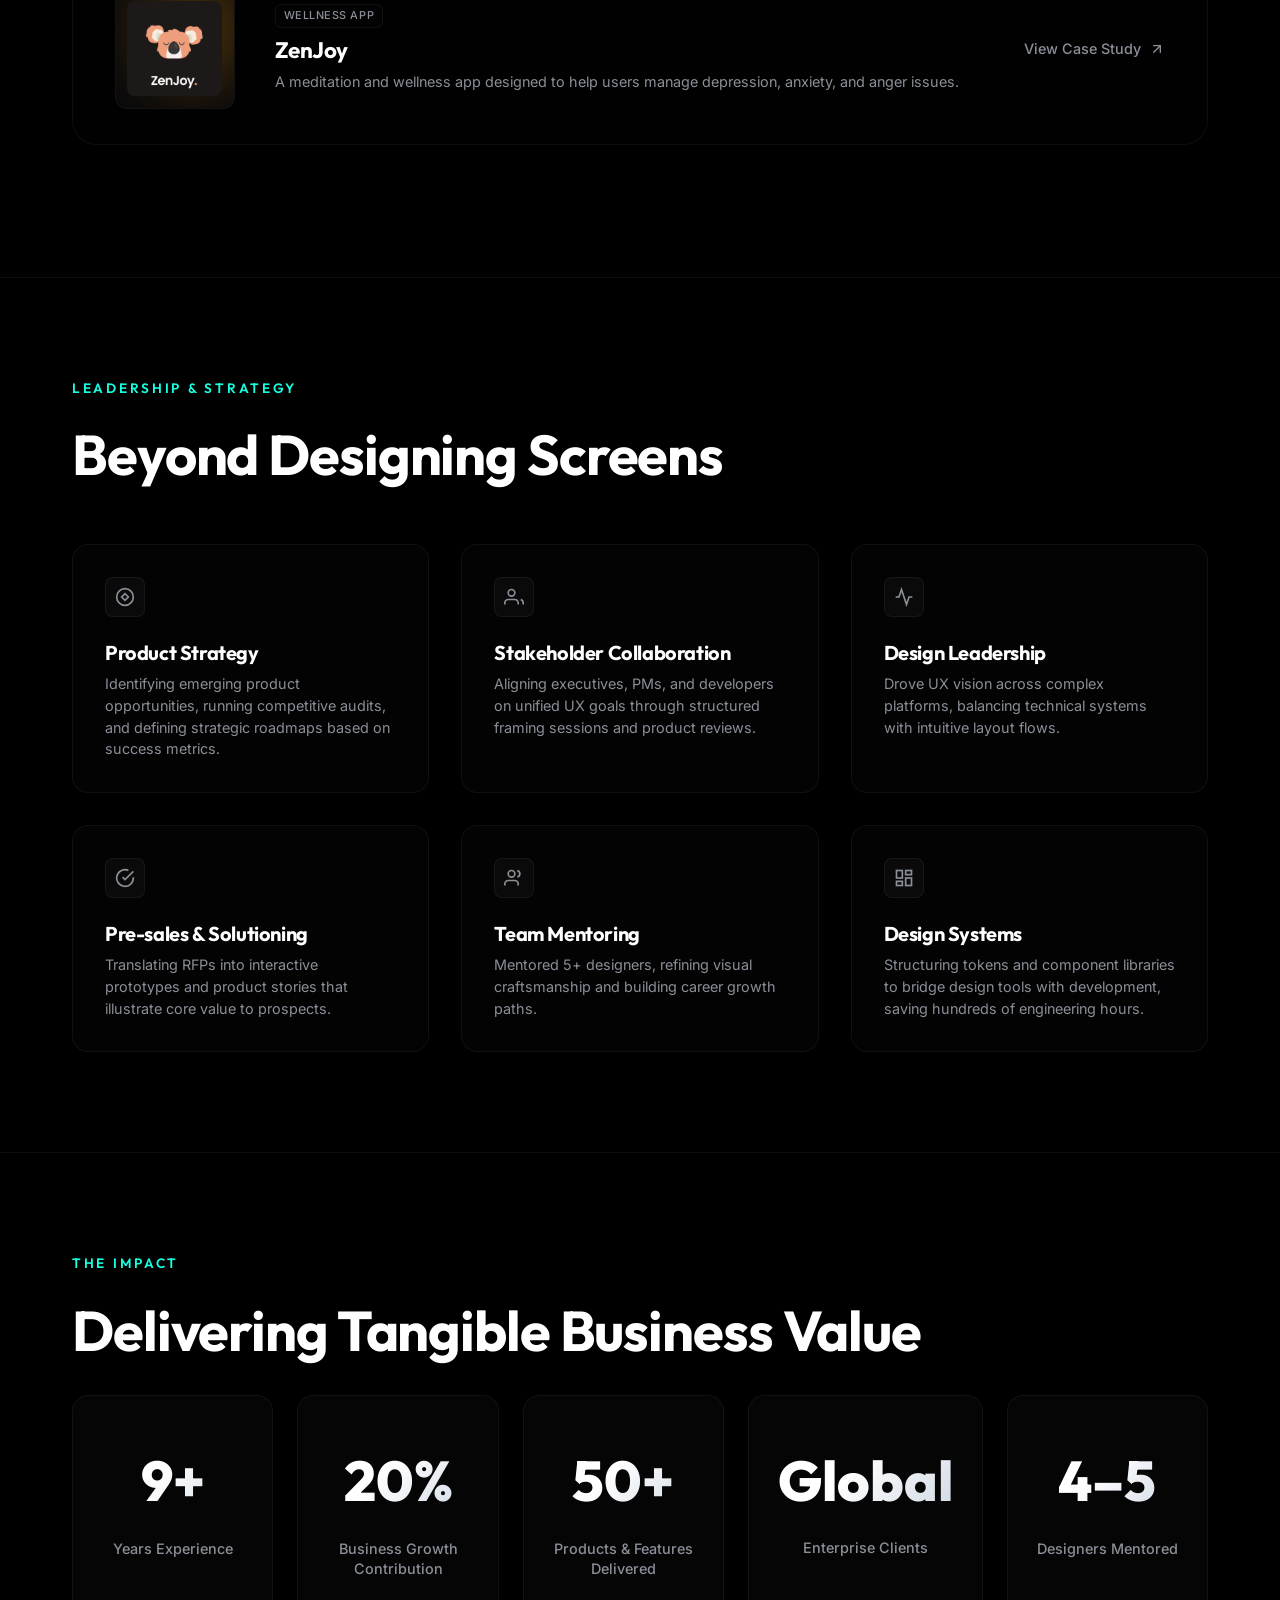
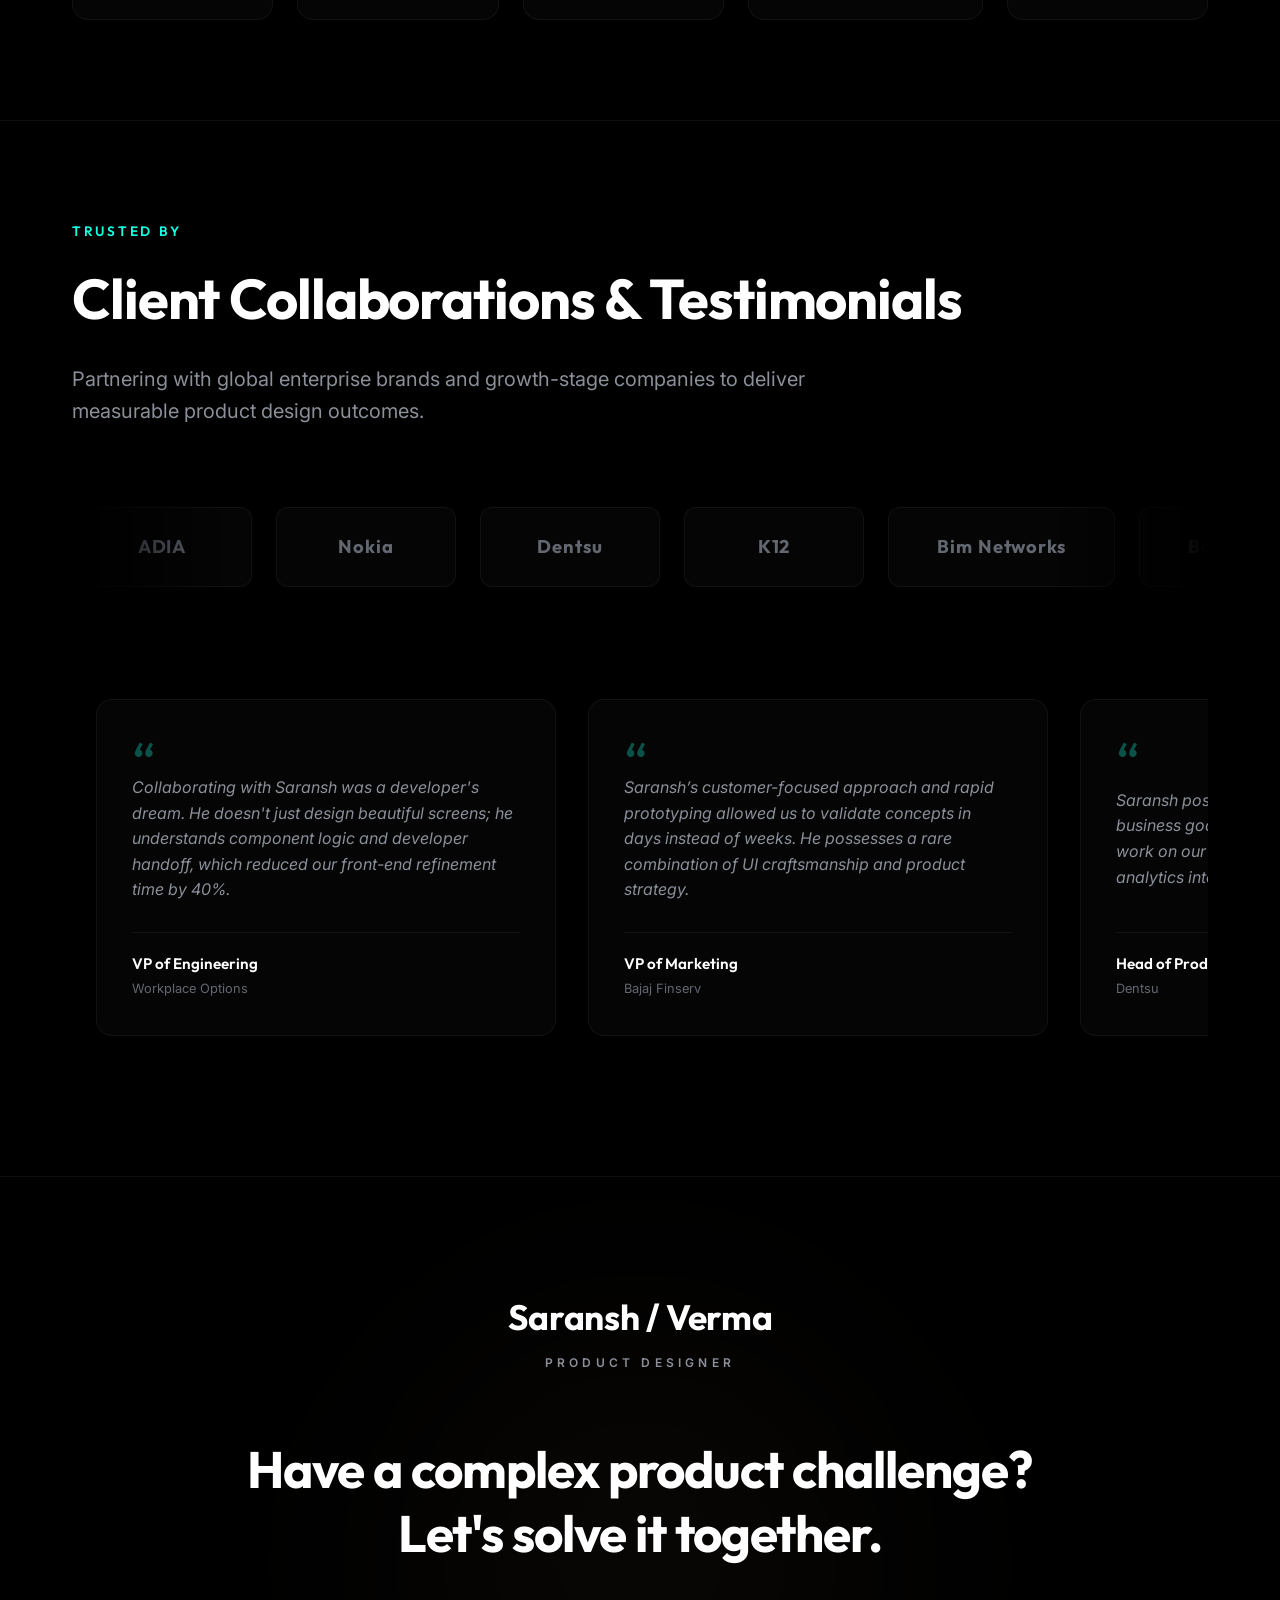
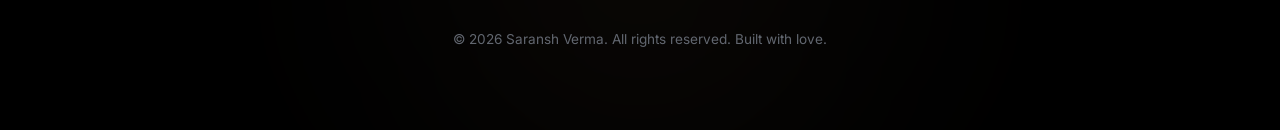
==== commit 0c6d9a1e: "Add files via upload" ====
--- a/index.html
+++ b/index.html
@@ -92,6 +92,14 @@
                         <path d="M12 3a6 6 0 0 0 9 9 9 9 0 1 1-9-9Z"></path>
                     </svg>
                 </button>
+                <a href="Saransh-Verma-CV.pdf" download="Saransh-Verma-CV.pdf" class="nav-link nav-btn" target="_blank" style="margin-right: 0.5rem; display: inline-flex; align-items: center; gap: 0.4rem;">
+                    <svg width="14" height="14" viewBox="0 0 24 24" fill="none" stroke="currentColor" stroke-width="2" stroke-linecap="round" stroke-linejoin="round" style="display: block;">
+                        <path d="M21 15v4a2 2 0 0 1-2 2H5a2 2 0 0 1-2-2v-4"></path>
+                        <polyline points="7 10 12 15 17 10"></polyline>
+                        <line x1="12" y1="15" x2="12" y2="3"></line>
+                    </svg>
+                    Resume
+                </a>
                 <a href="#contact" class="nav-link nav-btn">Let's Talk</a>
             </div>
             <button class="mobile-menu-toggle" aria-label="Toggle Menu">
@@ -125,7 +133,15 @@
                     </svg>
                 </button>
             </div>
-            <a href="#contact" class="mobile-nav-link mobile-btn">Let's Talk</a>
+            <a href="Saransh-Verma-CV.pdf" download="Saransh-Verma-CV.pdf" class="mobile-nav-link mobile-btn" target="_blank" style="margin-top: 1.5rem; display: inline-flex; align-items: center; justify-content: center; gap: 0.5rem;">
+                <svg width="16" height="16" viewBox="0 0 24 24" fill="none" stroke="currentColor" stroke-width="2" stroke-linecap="round" stroke-linejoin="round" style="display: block;">
+                    <path d="M21 15v4a2 2 0 0 1-2 2H5a2 2 0 0 1-2-2v-4"></path>
+                    <polyline points="7 10 12 15 17 10"></polyline>
+                    <line x1="12" y1="15" x2="12" y2="3"></line>
+                </svg>
+                Download Resume
+            </a>
+            <a href="#contact" class="mobile-nav-link mobile-btn" style="margin-top: 1rem;">Let's Talk</a>
         </div>
     </div>
 
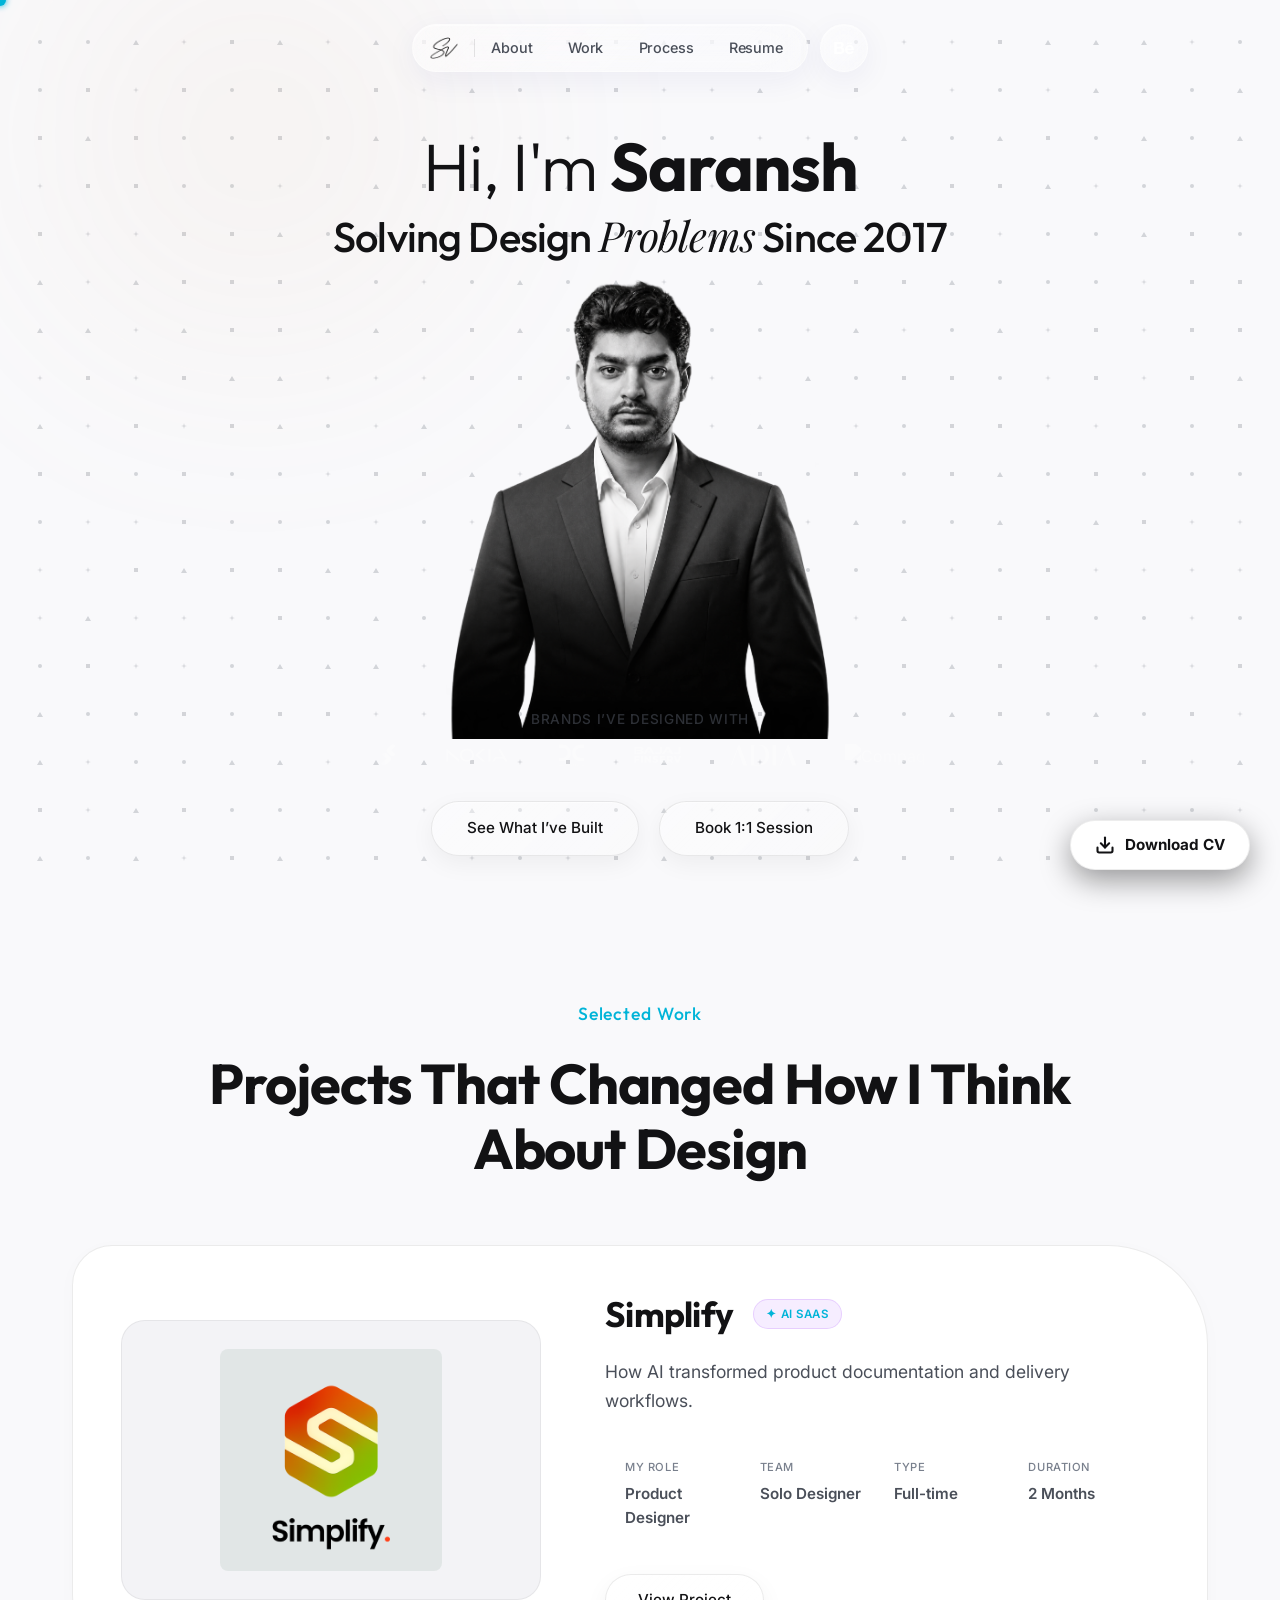
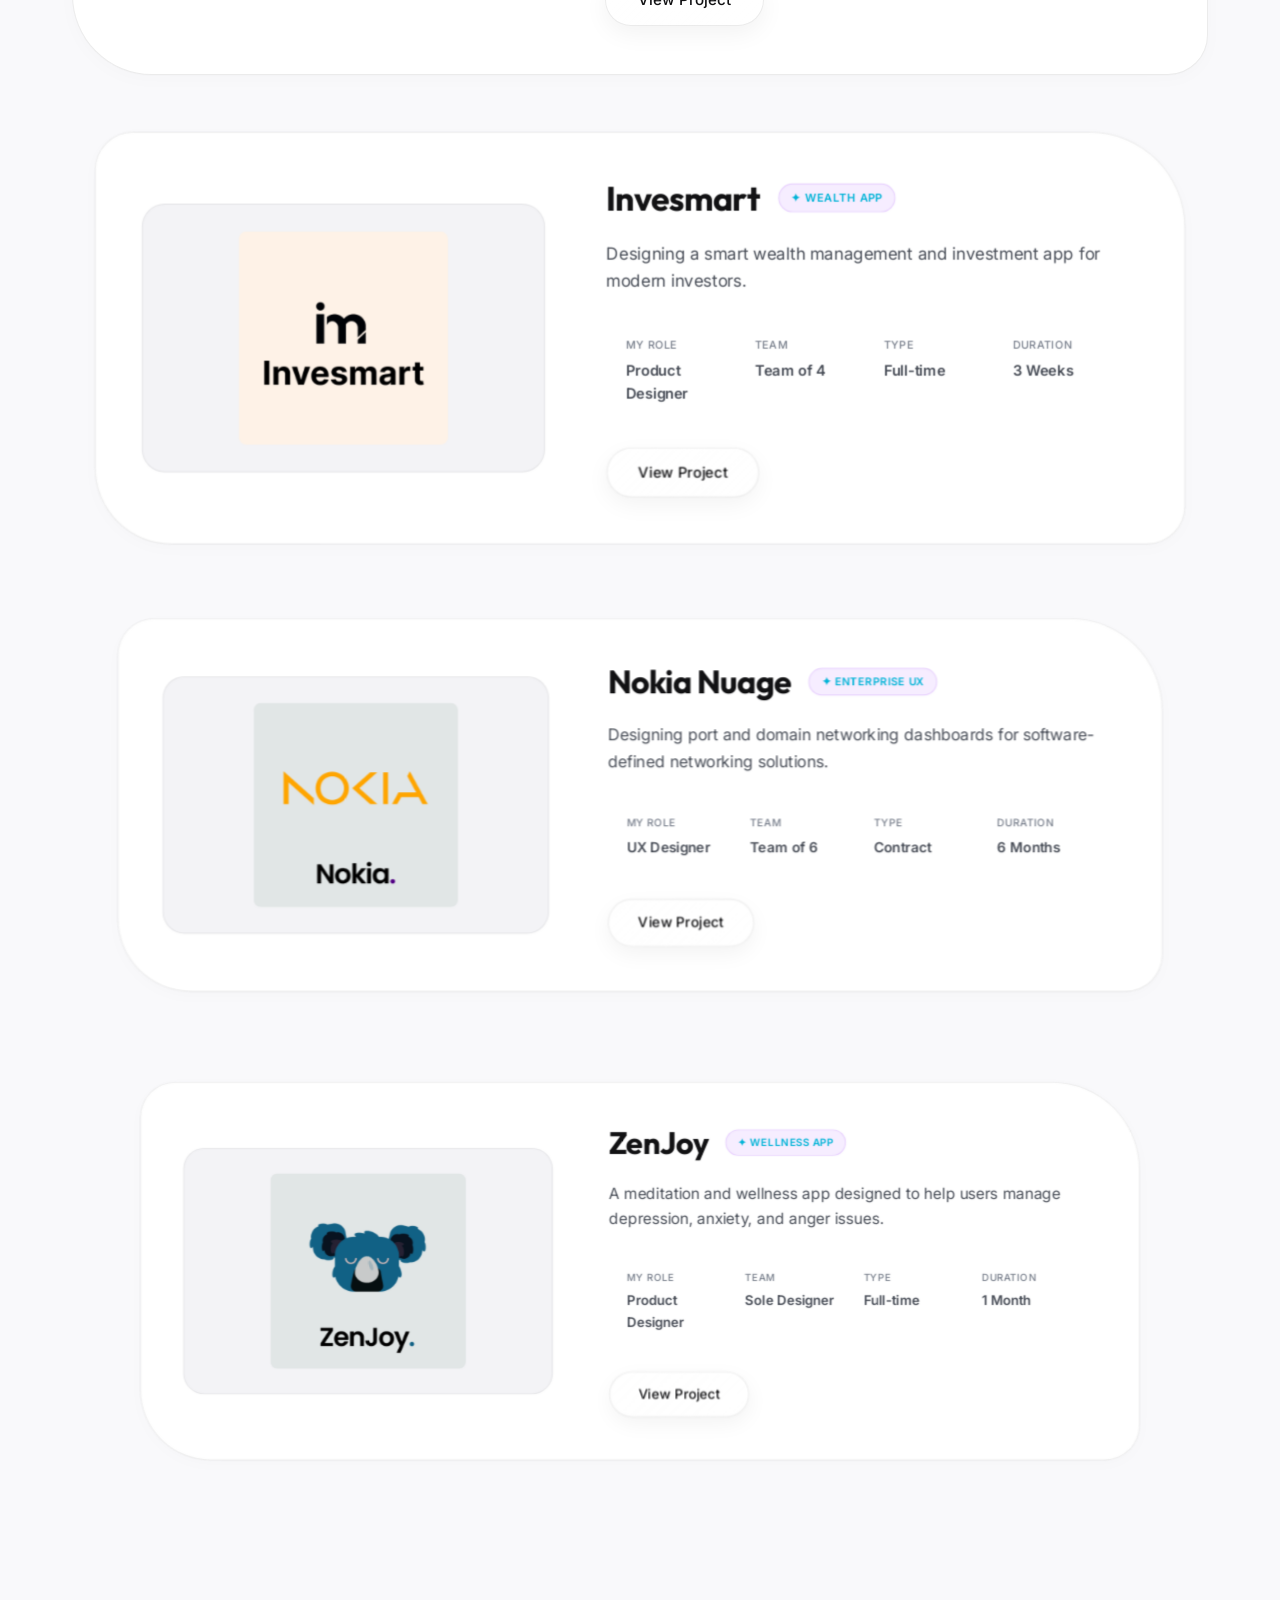
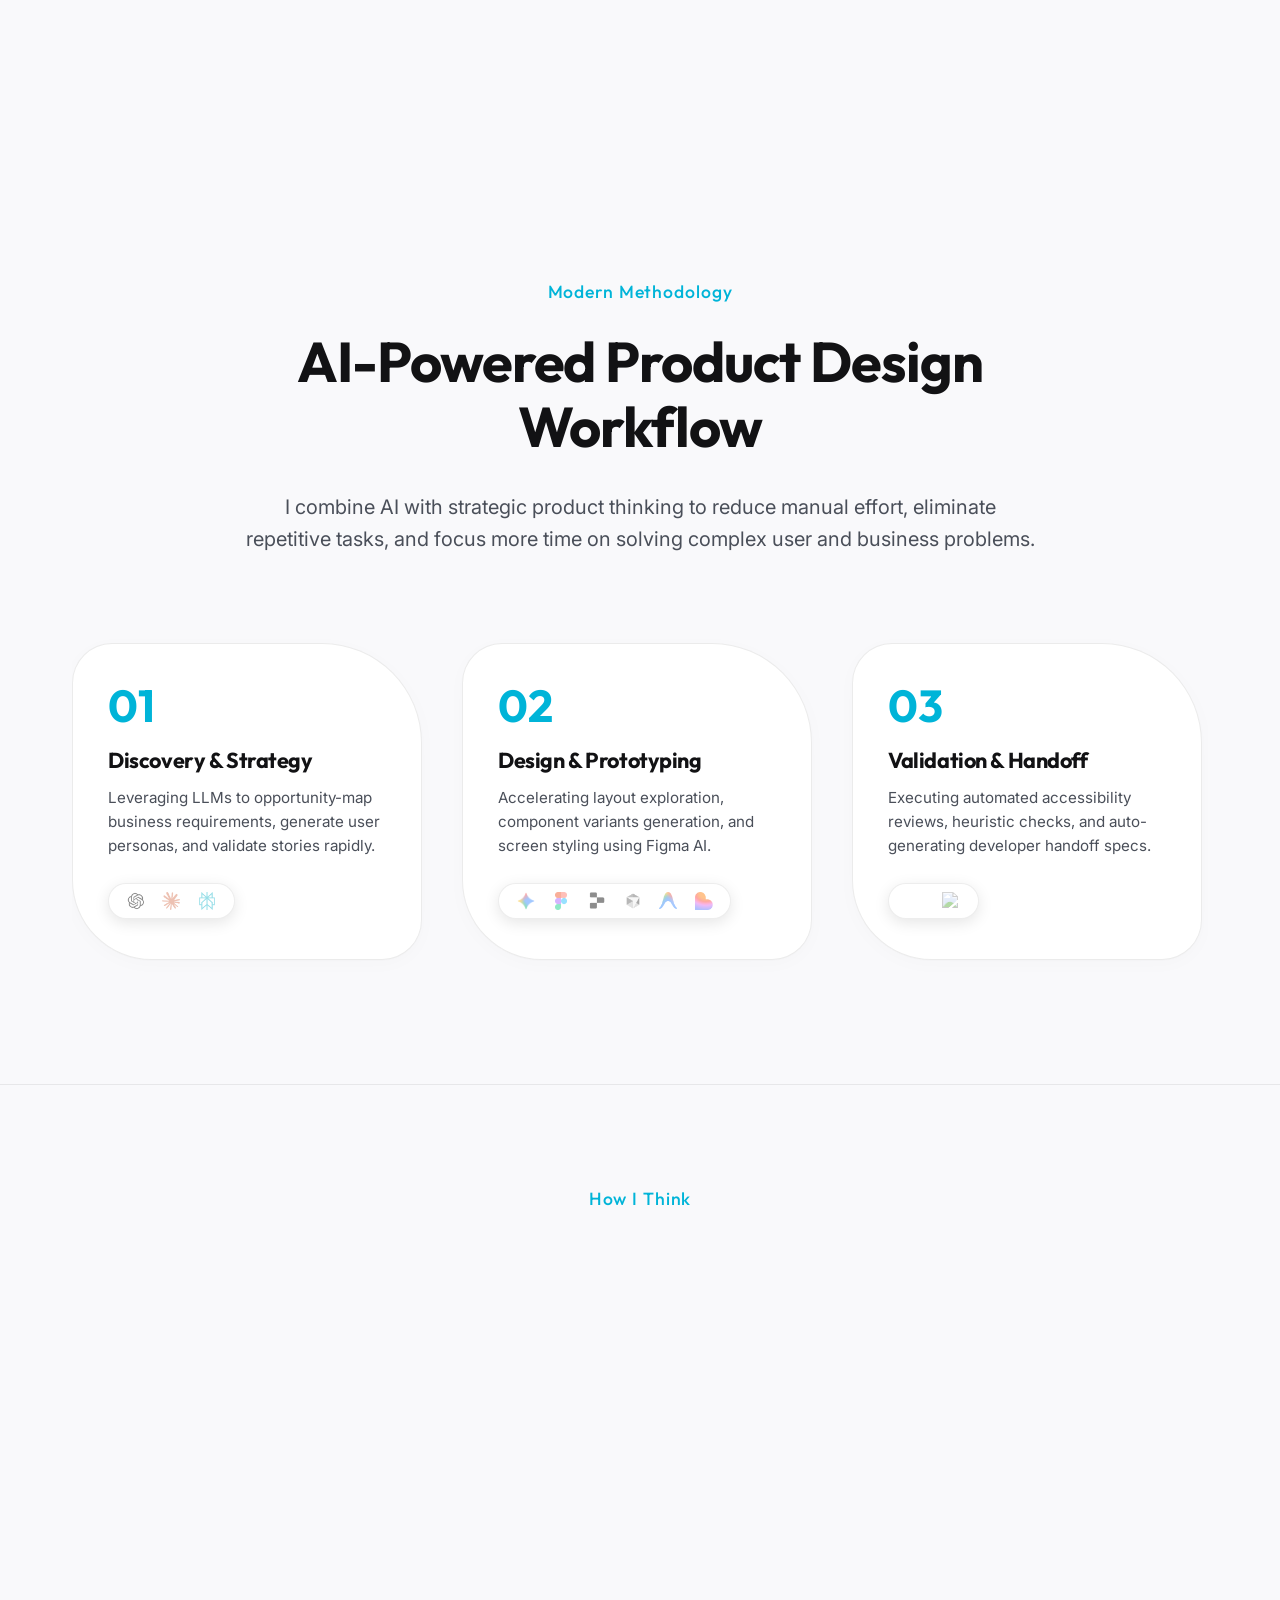
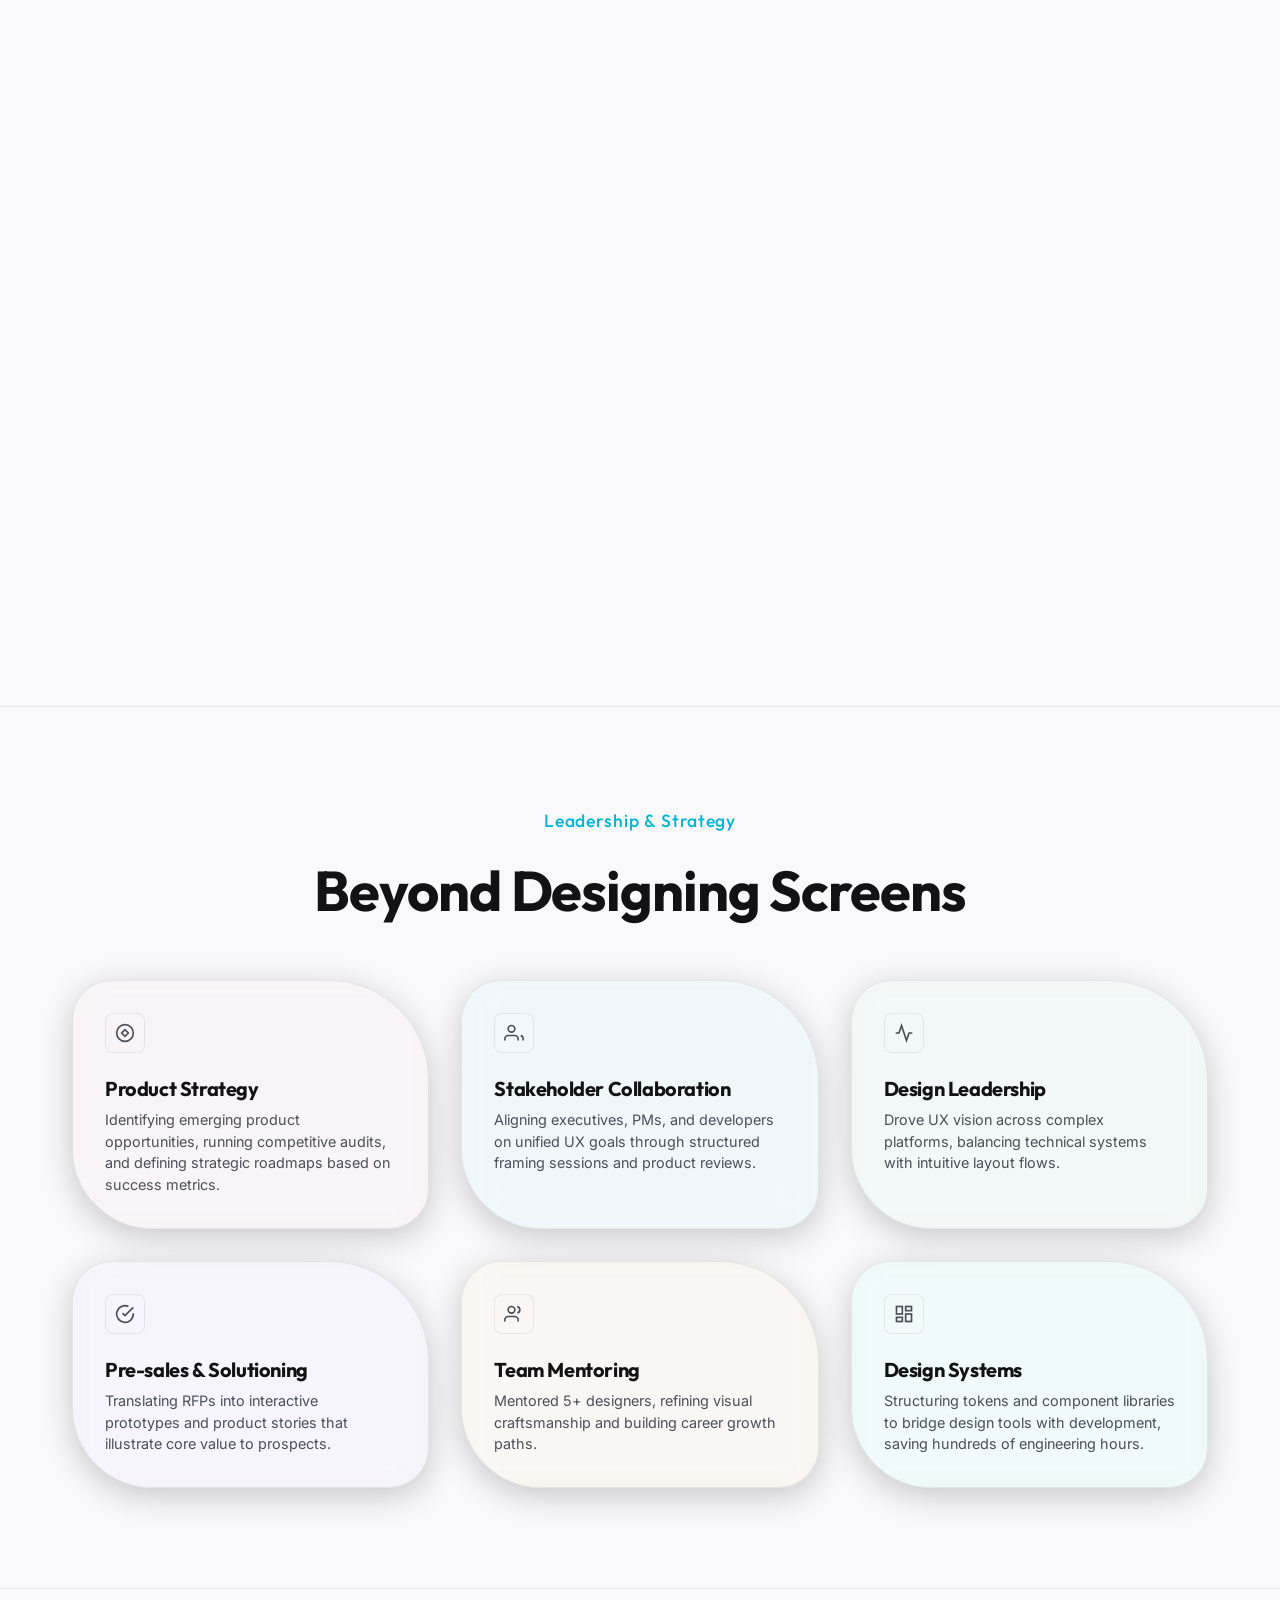
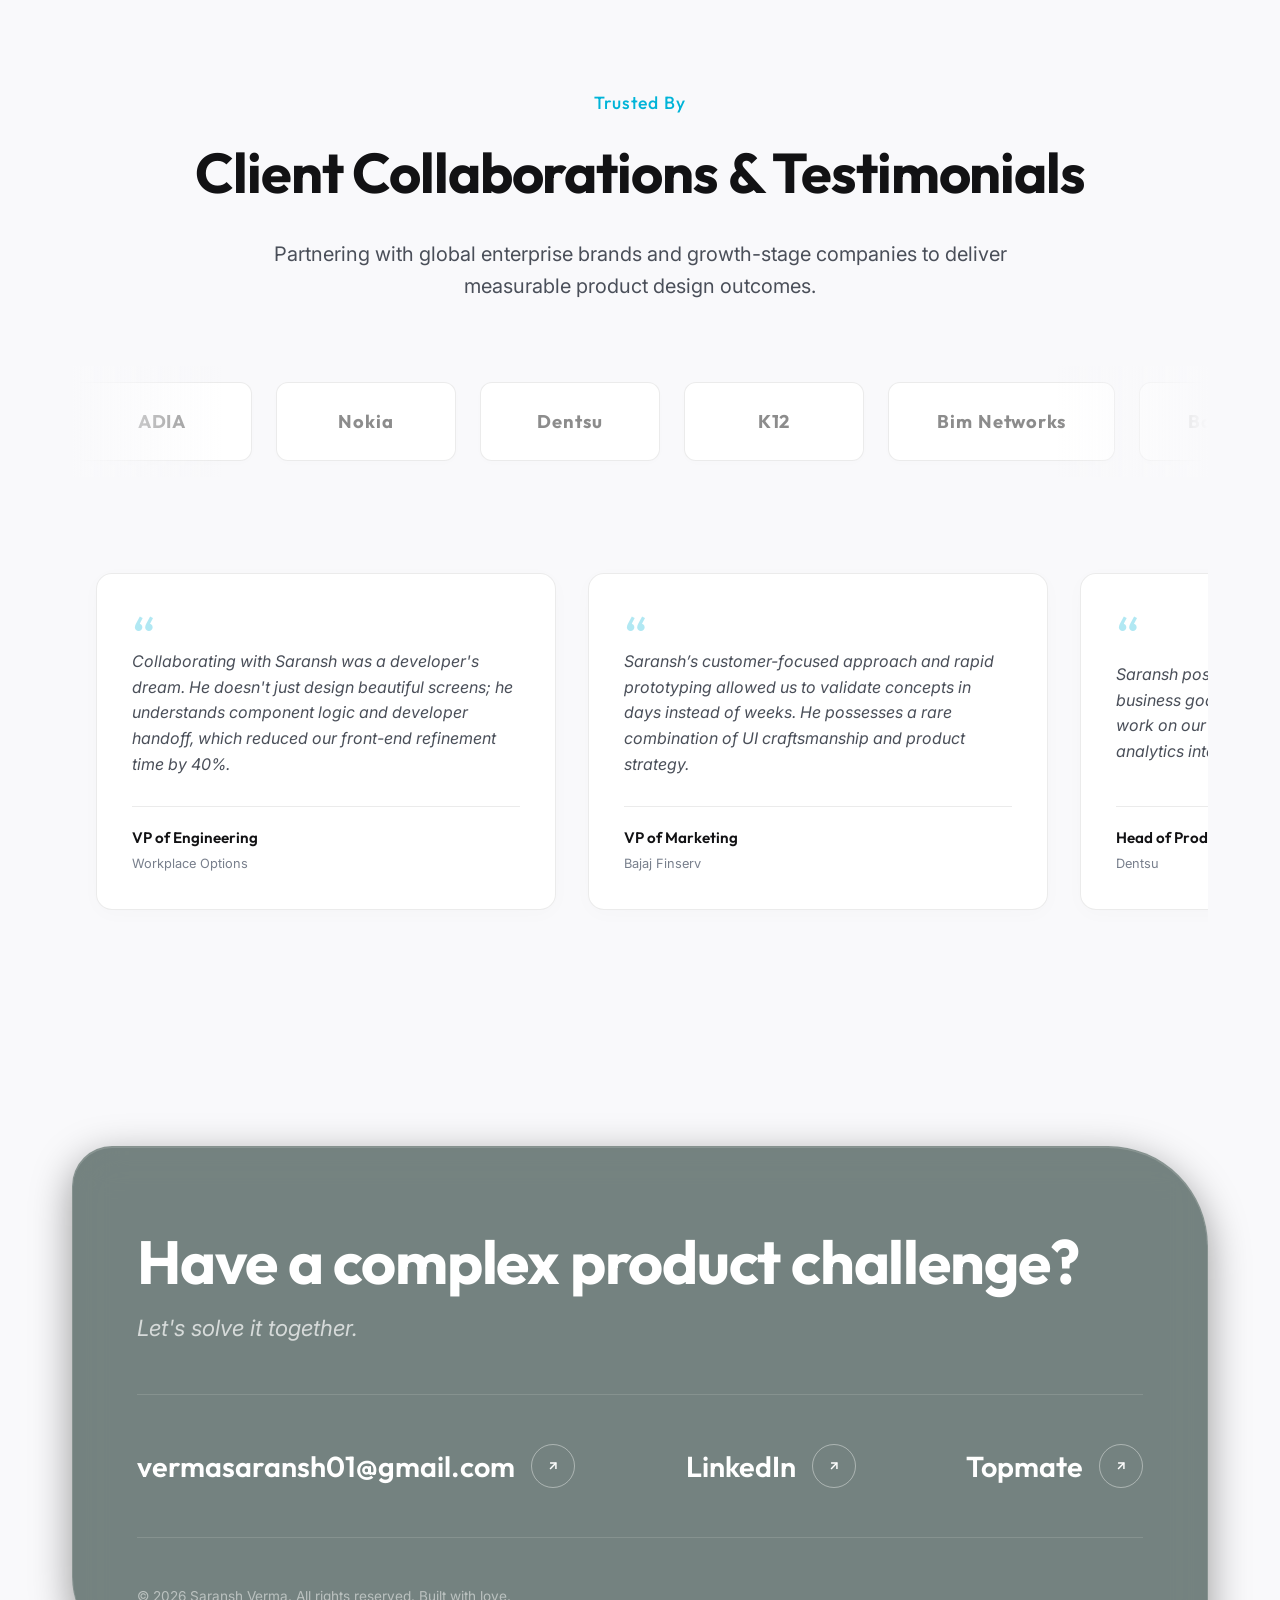
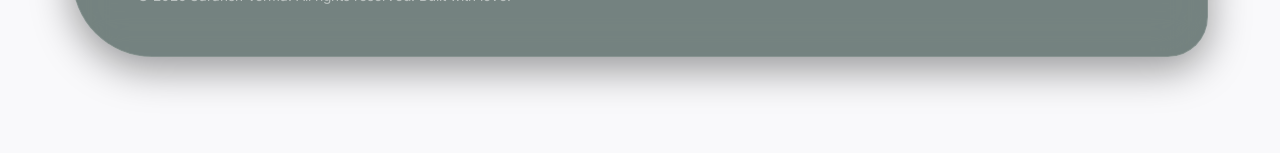
==== commit c9f958c7: "Add files via upload" ====
--- a/index.html
+++ b/index.html
@@ -4,14 +4,14 @@
 <head>
     <meta charset="UTF-8">
     <meta name="viewport" content="width=device-width, initial-scale=1.0">
-    <title>Saransh — Lead Product Designer Portfolio</title>
+    <title>Saransh Verma — Lead Product Designer Portfolio</title>
     <meta name="description"
-        content="Storytelling portfolio of Saransh, a Lead Product Designer with 9+ years of experience simplifying complexity in SaaS, AI, and workflow automation.">
+        content="Storytelling portfolio of Saransh Verma, a Lead Product Designer with 9+ years of experience simplifying complexity in SaaS, AI, and workflow automation.">
     <!-- Google Fonts -->
     <link rel="preconnect" href="https://fonts.googleapis.com">
     <link rel="preconnect" href="https://fonts.gstatic.com" crossorigin>
     <link
-        href="https://fonts.googleapis.com/css2?family=Inter:wght@300;400;500;600;700&family=Outfit:wght@400;500;600;700;800&display=swap"
+        href="https://fonts.googleapis.com/css2?family=Inter:wght@300;400;500;600;700&family=Outfit:wght@400;500;600;700;800&family=Playfair+Display:ital,wght@1,400&family=Architects+Daughter&family=Patrick+Hand&display=swap"
         rel="stylesheet">
     <link rel="stylesheet" href="styles.css">
 </head>
@@ -21,20 +21,20 @@
     <!-- Full Screen Drawing Canvas Overlay -->
     <canvas id="drawingCanvas" class="drawing-canvas-overlay"></canvas>
 
+    <!-- Background Geometric Shape Grid -->
+    <div class="background-shape-grid" id="bgShapeGrid"></div>
+
     <!-- Custom Cursor Glow -->
     <div class="cursor-glow" id="cursorGlow"></div>
     <div class="custom-cursor" id="customCursor">
-        <svg class="pencil-cursor" viewBox="0 0 24 24" fill="none" stroke="currentColor" stroke-width="2.5" stroke-linecap="round" stroke-linejoin="round">
-            <path d="M17 3a2.828 2.828 0 1 1 4 4L7.5 20.5 2 22l1.5-5.5L17 3z"></path>
-        </svg>
+        <span class="cursor-shape shape-circle" id="cursorShape"></span>
         <div class="cursor-label">Lead Product Designer</div>
     </div>
 
     <!-- Scroll Progress Indicator -->
     <div class="scroll-progress" id="scrollProgress"></div>
 
-    <!-- Interactive Particle Vortex Background -->
-    <canvas id="particleCanvas" class="bg-particle-canvas"></canvas>
+
     <div class="bg-abstract-waves">
         <svg viewBox="0 0 1440 800" fill="none" xmlns="http://www.w3.org/2000/svg">
             <path class="wave-path wave-1"
@@ -62,46 +62,30 @@
     <!-- Navigation Header -->
     <header class="main-header">
         <nav class="nav-container">
-            <a href="#" class="nav-logo" id="navLogo">
-                <div class="logo-icon-box">
-                    <span class="logo-text-mark">SV<span class="logo-dot-color">.</span></span>
-                    <img src="profile.png" alt="Saransh Verma Profile" class="logo-profile-pic">
-                </div>
-                <div class="logo-name-box">
-                    <span class="logo-first-name">Saransh</span>
-                    <span class="logo-last-name">Verma</span>
-                </div>
+            <div class="nav-menu-pill">
+                <!-- Monogram logo -->
+                <a href="#" class="nav-logo-monogram" aria-label="Home">
+                    <img src="sv_logo.png" alt="SV Signature Logo" class="nav-logo-img">
+                </a>
+                
+                <!-- Divider -->
+                <div class="nav-divider"></div>
+                
+                <!-- Pill Menu Links -->
+                <div class="nav-links-wrap">
+                    <a href="#hero">About</a>
+                    <a href="#projects">Work</a>
+                    <a href="#approach">Process</a>
+                    <a href="Saransh-Verma-CV.pdf" target="_blank" download>Resume</a>
+                </div>
+            </div>
+            
+            <!-- Behance Link -->
+            <a href="https://www.behance.net/saransh-verma" target="_blank" class="sound-toggle-btn" aria-label="Behance Profile" style="text-decoration: none; display: inline-flex; align-items: center; justify-content: center;">
+                <img src="behance_custom.webp" alt="Behance Icon" style="width: 20px; height: 20px; filter: invert(1); opacity: 0.85;">
             </a>
-            <div class="nav-links">
-                <a href="#ai-workflow" class="nav-link">Workflow</a>
-                <a href="#approach" class="nav-link">Approach</a>
-                <a href="#projects" class="nav-link">Work</a>
-                <a href="#leadership" class="nav-link">Leadership</a>
-                <a href="#impact" class="nav-link">Impact</a>
-                <!-- Theme Switch -->
-                <button class="theme-toggle" id="themeToggle" aria-label="Toggle Theme">
-                    <svg class="sun-icon" width="18" height="18" viewBox="0 0 24 24" fill="none" stroke="currentColor"
-                        stroke-width="2" stroke-linecap="round" stroke-linejoin="round">
-                        <circle cx="12" cy="12" r="4"></circle>
-                        <path
-                            d="M12 2v2M12 20v2M4.93 4.93l1.41 1.41M17.66 17.66l1.41 1.41M2 12h2M20 12h2M6.34 17.66l-1.41 1.41M19.07 4.93l-1.41 1.41">
-                        </path>
-                    </svg>
-                    <svg class="moon-icon" width="18" height="18" viewBox="0 0 24 24" fill="none" stroke="currentColor"
-                        stroke-width="2" stroke-linecap="round" stroke-linejoin="round">
-                        <path d="M12 3a6 6 0 0 0 9 9 9 9 0 1 1-9-9Z"></path>
-                    </svg>
-                </button>
-                <a href="Saransh-Verma-CV.pdf" download="Saransh-Verma-CV.pdf" class="nav-link nav-btn" target="_blank" style="margin-right: 0.5rem; display: inline-flex; align-items: center; gap: 0.4rem;">
-                    <svg width="14" height="14" viewBox="0 0 24 24" fill="none" stroke="currentColor" stroke-width="2" stroke-linecap="round" stroke-linejoin="round" style="display: block;">
-                        <path d="M21 15v4a2 2 0 0 1-2 2H5a2 2 0 0 1-2-2v-4"></path>
-                        <polyline points="7 10 12 15 17 10"></polyline>
-                        <line x1="12" y1="15" x2="12" y2="3"></line>
-                    </svg>
-                    Resume
-                </a>
-                <a href="#contact" class="nav-link nav-btn">Let's Talk</a>
-            </div>
+            
+            <!-- Mobile Menu Toggle Button -->
             <button class="mobile-menu-toggle" aria-label="Toggle Menu">
                 <span></span>
                 <span></span>
@@ -112,11 +96,9 @@
     <!-- Mobile Nav Overlay -->
     <div class="mobile-nav-overlay">
         <div class="mobile-nav-links">
-            <a href="#ai-workflow" class="mobile-nav-link">Workflow</a>
-            <a href="#approach" class="mobile-nav-link">Approach</a>
             <a href="#projects" class="mobile-nav-link">Work</a>
-            <a href="#leadership" class="mobile-nav-link">Leadership</a>
-            <a href="#impact" class="mobile-nav-link">Impact</a>
+            <a href="#ai-workflow" class="mobile-nav-link">What I do</a>
+            <a href="#approach" class="mobile-nav-link">Process</a>
             <div class="mobile-theme-wrapper">
                 <span>Theme Toggle</span>
                 <button class="theme-toggle" id="mobileThemeToggle" aria-label="Toggle Theme">
@@ -133,15 +115,7 @@
                     </svg>
                 </button>
             </div>
-            <a href="Saransh-Verma-CV.pdf" download="Saransh-Verma-CV.pdf" class="mobile-nav-link mobile-btn" target="_blank" style="margin-top: 1.5rem; display: inline-flex; align-items: center; justify-content: center; gap: 0.5rem;">
-                <svg width="16" height="16" viewBox="0 0 24 24" fill="none" stroke="currentColor" stroke-width="2" stroke-linecap="round" stroke-linejoin="round" style="display: block;">
-                    <path d="M21 15v4a2 2 0 0 1-2 2H5a2 2 0 0 1-2-2v-4"></path>
-                    <polyline points="7 10 12 15 17 10"></polyline>
-                    <line x1="12" y1="15" x2="12" y2="3"></line>
-                </svg>
-                Download Resume
-            </a>
-            <a href="#contact" class="mobile-nav-link mobile-btn" style="margin-top: 1rem;">Let's Talk</a>
+            <a href="https://topmate.io/saransh_verma12" target="_blank" class="mobile-nav-link mobile-btn hero-btn-outline" style="margin-top: 2rem; padding: 0.8rem 2rem; border-radius: 100px; color: var(--text-primary);">Book 1:1 Session →</a>
         </div>
     </div>
 
@@ -150,113 +124,215 @@
         <!-- SECTION 01: THE OPENING SCENE -->
         <section class="hero-section" id="hero">
             <div class="container hero-container-new">
-                <div class="hero-main-row-new">
-                    <div class="hero-content-new animate-on-load">
-                        <h1 class="hero-title-new">Solving Design<br>Problems Since 2017</h1>
-                        
-                        <div class="hero-intro-new">
-                            <p class="hero-name-title">Hi, I am Saransh</p>
-                            <p class="hero-role-title">Lead Product Designer</p>
-                        </div>
-                        
-                        <p class="hero-desc-new">
-                            Over the past 9+ years, I've driven product discovery and UX strategy for B2B SaaS and AI platforms, transforming complex technical workflows into simple, user-centered designs.
-                        </p>
-                        
-                        <div class="hero-socials-new">
-                            <a href="https://linkedin.com/in/saransh-verma" target="_blank" rel="noopener noreferrer" aria-label="LinkedIn">
-                                <svg width="24" height="24" viewBox="0 0 24 24" fill="none" stroke="currentColor" stroke-width="2.2" stroke-linecap="round" stroke-linejoin="round"><path d="M16 8a6 6 0 0 1 6 6v7h-4v-7a2 2 0 0 0-2-2 2 2 0 0 0-2 2v7h-4v-7a6 6 0 0 1 6-6z"></path><rect x="2" y="9" width="4" height="12"></rect><circle cx="4" cy="4" r="2"></circle></svg>
-                            </a>
-                            <a href="https://behance.net/saransh-verma" target="_blank" rel="noopener noreferrer" aria-label="Behance">
-                                <svg width="24" height="24" viewBox="0 0 24 24" fill="none" stroke="currentColor" stroke-width="2.2" stroke-linecap="round" stroke-linejoin="round">
-                                    <path d="M14 6h6"></path>
-                                    <path d="M4 18h3.5A3.5 3.5 0 0 0 11 14.5A3.5 3.5 0 0 0 7.5 11H4M4 11h3.5A3.5 3.5 0 0 0 11 7.5A3.5 3.5 0 0 0 7.5 4H4v14z"></path>
-                                    <path d="M13.5 14h7a3.5 3.5 0 1 0-3.5 3.5c1 0 1.8-.4 2.4-1"></path>
-                                </svg>
-                            </a>
-                            <a href="https://dribbble.com/saranshverma" target="_blank" rel="noopener noreferrer" aria-label="Dribbble">
-                                <svg width="24" height="24" viewBox="0 0 24 24" fill="none" stroke="currentColor" stroke-width="2.2" stroke-linecap="round" stroke-linejoin="round"><circle cx="12" cy="12" r="10"></circle><path d="M8.56 2.75c4.37 6.03 6.02 9.42 8.03 17.72m2.54-15.38c-3.72 4.35-8.94 5.66-16.88 5.85m19.5 1.9c-3.5-.49-11.05 1-11.6 8.56"></path></svg>
-                            </a>
-                            <a href="mailto:vermasaransh01@gmail.com" aria-label="Email">
-                                <svg width="24" height="24" viewBox="0 0 24 24" fill="none" stroke="currentColor" stroke-width="2.2" stroke-linecap="round" stroke-linejoin="round"><path d="M4 4h16c1.1 0 2 .9 2 2v12c0 1.1-.9 2-2 2H4c-1.1 0-2-.9-2-2V6c0-1.1.9-2 2-2z"></path><polyline points="22,6 12,13 2,6"></polyline></svg>
-                            </a>
-                        </div>
+                <div class="hero-main-row-new animate-on-load">
+                    <!-- Title Row -->
+                    <div class="hero-title-group">
+                        <h1 class="hero-title-main">Hi, I'm <span class="hero-name">Saransh</span></h1>
+                        <h2 class="hero-title-sub">Solving Design <em>Problems</em> Since 2017</h2>
                     </div>
                     
-                    <div class="hero-bg-image-wrapper" id="profileCard">
-                        <img src="profile.png" alt="Saransh - Lead Product Designer" class="hero-bg-image">
-                        <div class="hero-image-overlay"></div>
-                    </div>
-                </div>
-                
-                <!-- Integrated Minimal Stats Row -->
-                <div class="stats-row reveal-item" style="margin-top: 3.5rem; margin-bottom: 2rem;">
-                    <!-- Stat 1 -->
-                    <div class="stat-item">
-                        <div class="stat-number"><span class="counter" data-target="9">0</span>+</div>
-                        <div class="stat-title">Years Experience</div>
-                        <p class="stat-desc">Leading design strategy for complex ecosystems.</p>
-                    </div>
-
-                    <div class="stats-separator"></div>
-
-                    <!-- Stat 2 -->
-                    <div class="stat-item">
-                        <div class="stat-number"><span class="counter" data-target="50">0</span>+</div>
-                        <div class="stat-title">Products Designed</div>
-                        <p class="stat-desc">Shipped SaaS apps, tools, and design system components.</p>
-                    </div>
-
-                    <div class="stats-separator"></div>
-
-                    <!-- Stat 3 -->
-                    <div class="stat-item">
-                        <div class="stat-number"><span class="counter" data-target="6">0</span>+</div>
-                        <div class="stat-title">Enterprise Clients</div>
-                        <p class="stat-desc">Collaborated with Nokia, Dentsu, ADIA, and global giants.</p>
-                    </div>
-
-                    <div class="stats-separator"></div>
-
-                    <!-- Stat 4 -->
-                    <div class="stat-item">
-                        <div class="stat-number"><span class="counter" data-target="2">0</span> Yrs</div>
-                        <div class="stat-title">AI Product Design</div>
-                        <p class="stat-desc">Integrating generative workflows and prompt parameters.</p>
-                    </div>
-
-                    <div class="stats-separator"></div>
-
-                    <!-- Stat 5 -->
-                    <div class="stat-item">
-                        <div class="stat-number"><span class="counter" data-target="8">0</span> Yrs</div>
-                        <div class="stat-title">B2B & SaaS Core</div>
-                        <p class="stat-desc">Simplifying complex data queries, rules, and workflows.</p>
-                    </div>
-                </div>
-                
-                <div class="hero-logos-strip-new text-cards-strip">
-                    <div class="logo-marquee-track">
-                        <!-- Group 1 -->
-                        <div class="logo-card-item"><span>Dentsu</span></div>
-                        <div class="logo-card-item"><span>Bajaj Finserv</span></div>
-                        <div class="logo-card-item"><span>Compaq</span></div>
-                        <div class="logo-card-item"><span>Sharda University</span></div>
-                        <div class="logo-card-item"><span>ADIA</span></div>
-                        <div class="logo-card-item"><span>Nokia</span></div>
-                        <div class="logo-card-item"><span>Bim Networks</span></div>
-                        <div class="logo-card-item"><span>K12</span></div>
-                        
-                        <!-- Duplicate Group 1 for infinite loop -->
-                        <div class="logo-card-item"><span>Dentsu</span></div>
-                        <div class="logo-card-item"><span>Bajaj Finserv</span></div>
-                        <div class="logo-card-item"><span>Compaq</span></div>
-                        <div class="logo-card-item"><span>Sharda University</span></div>
-                        <div class="logo-card-item"><span>ADIA</span></div>
-                        <div class="logo-card-item"><span>Nokia</span></div>
-                        <div class="logo-card-item"><span>Bim Networks</span></div>
-                        <div class="logo-card-item"><span>K12</span></div>
-                    </div>
+                    <!-- Centered Masked Portrait -->
+                    <div class="hero-portrait-wrap">
+                        <img src="saransh_portrait.png" alt="Saransh Verma Portrait" class="hero-portrait-img">
+                    </div>
+                    
+                    <!-- Previously Designed For Logos -->
+                    <div class="previously-designed">
+                        <span>Brands I’ve Designed With</span>
+                        <div class="designed-logos-marquee">
+                            <div class="designed-logos-track">
+                                <!-- Set 1 -->
+                                <img src="kagen.png" alt="Kagen.ai" class="brand-logo-img">
+                                <img src="microsoft_fluent.png" alt="Microsoft" class="brand-logo-img">
+                                <img src="nokia_custom.png" alt="Nokia" class="brand-logo-img">
+                                <img src="dentsu_creative.png" alt="Dentsu Creative" class="brand-logo-img">
+                                <img src="bajaj_custom.png" alt="Bajaj" class="brand-logo-img">
+                                <img src="adia.webp" alt="ADIA" class="brand-logo-img">
+                                <img src="compaq.png" alt="Compaq" class="brand-logo-img">
+                                <img src="boat.png" alt="boAt" class="brand-logo-img">
+                                <img src="othena.png" alt="Othena" class="brand-logo-img">
+                                <img src="sharda.png" alt="Sharda University" class="brand-logo-img">
+                                <img src="workplace_options.png" alt="Workplace Options" class="brand-logo-img">
+                                <!-- Set 2 (Duplicate for loop) -->
+                                <img src="kagen.png" alt="Kagen.ai" class="brand-logo-img">
+                                <img src="microsoft_fluent.png" alt="Microsoft" class="brand-logo-img">
+                                <img src="nokia_custom.png" alt="Nokia" class="brand-logo-img">
+                                <img src="dentsu_creative.png" alt="Dentsu Creative" class="brand-logo-img">
+                                <img src="bajaj_custom.png" alt="Bajaj" class="brand-logo-img">
+                                <img src="adia.webp" alt="ADIA" class="brand-logo-img">
+                                <img src="compaq.png" alt="Compaq" class="brand-logo-img">
+                                <img src="boat.png" alt="boAt" class="brand-logo-img">
+                                <img src="othena.png" alt="Othena" class="brand-logo-img">
+                                <img src="sharda.png" alt="Sharda University" class="brand-logo-img">
+                                <img src="workplace_options.png" alt="Workplace Options" class="brand-logo-img">
+                            </div>
+                        </div>
+                    </div>
+                    
+                    <!-- Action Buttons -->
+                    <div class="hero-actions-new">
+                        <a href="#projects" class="hero-btn-outline">See What I’ve Built</a>
+                        <a href="https://topmate.io/saransh_verma12" target="_blank" class="hero-btn-outline">Book 1:1 Session</a>
+                    </div>
+                </div>
+            </div>
+        </section>
+
+
+        <!-- SECTION 04: PROJECTS THAT SHAPED MY THINKING -->
+        <section class="projects-section" id="projects">
+            <div class="container">
+                <div class="section-label reveal-item">Selected Work</div>
+                <h2 class="section-title reveal-item">Projects That Changed How I Think About Design</h2>
+
+                <div class="projects-grid">
+                    <!-- Project 1 -->
+                    <a href="https://www.behance.net/gallery/252131703/Simplify-AI-Product-Design-Case-Study"
+                        target="_blank" class="project-card reveal-item" rel="noopener noreferrer">
+                        <div class="project-image-placeholder">
+                            <div class="project-glow bg-p-1"></div>
+                            <img src="simplify_logo.png" alt="Simplify Logo" class="project-logo-preview">
+                        </div>
+                        <div class="project-info">
+                            <div class="project-header-row">
+                                <h3>Simplify</h3>
+                                <span class="project-status-badge">✦ AI SaaS</span>
+                            </div>
+                            <p class="project-caption">How AI transformed product documentation and delivery workflows.</p>
+                            
+                            <div class="project-meta-grid">
+                                <div class="meta-item">
+                                    <span class="meta-label">My Role</span>
+                                    <span class="meta-value">Product Designer</span>
+                                </div>
+                                <div class="meta-item">
+                                    <span class="meta-label">Team</span>
+                                    <span class="meta-value">Solo Designer</span>
+                                </div>
+                                <div class="meta-item">
+                                    <span class="meta-label">Type</span>
+                                    <span class="meta-value">Full-time</span>
+                                </div>
+                                <div class="meta-item">
+                                    <span class="meta-label">Duration</span>
+                                    <span class="meta-value">2 Months</span>
+                                </div>
+                            </div>
+                            
+                            <span class="project-cta-btn">View Project</span>
+                        </div>
+                    </a>
+
+                    <!-- Project 2 -->
+                    <a href="https://www.behance.net/gallery/252827205/Invesmart-Product-Design-Case-Study-Wealth-App"
+                        target="_blank" class="project-card reveal-item" rel="noopener noreferrer">
+                        <div class="project-image-placeholder">
+                            <div class="project-glow bg-p-2"></div>
+                            <img src="media__1784209664414.png" alt="Invesmart Logo" class="project-logo-preview">
+                        </div>
+                        <div class="project-info">
+                            <div class="project-header-row">
+                                <h3>Invesmart</h3>
+                                <span class="project-status-badge">✦ Wealth App</span>
+                            </div>
+                            <p class="project-caption">Designing a smart wealth management and investment app for modern investors.</p>
+                            
+                            <div class="project-meta-grid">
+                                <div class="meta-item">
+                                    <span class="meta-label">My Role</span>
+                                    <span class="meta-value">Product Designer</span>
+                                </div>
+                                <div class="meta-item">
+                                    <span class="meta-label">Team</span>
+                                    <span class="meta-value">Team of 4</span>
+                                </div>
+                                <div class="meta-item">
+                                    <span class="meta-label">Type</span>
+                                    <span class="meta-value">Full-time</span>
+                                </div>
+                                <div class="meta-item">
+                                    <span class="meta-label">Duration</span>
+                                    <span class="meta-value">3 Weeks</span>
+                                </div>
+                            </div>
+                            
+                            <span class="project-cta-btn">View Project</span>
+                        </div>
+                    </a>
+
+                    <!-- Project 3 -->
+                    <a href="https://www.behance.net/gallery/114662393/Networking-Dashboard"
+                        target="_blank" class="project-card reveal-item" rel="noopener noreferrer">
+                        <div class="project-image-placeholder">
+                            <div class="project-glow bg-p-3"></div>
+                            <img src="nokia_logo.png" alt="Nokia Logo" class="project-logo-preview">
+                        </div>
+                        <div class="project-info">
+                            <div class="project-header-row">
+                                <h3>Nokia Nuage</h3>
+                                <span class="project-status-badge">✦ Enterprise UX</span>
+                            </div>
+                            <p class="project-caption">Designing port and domain networking dashboards for software-defined networking solutions.</p>
+                            
+                            <div class="project-meta-grid">
+                                <div class="meta-item">
+                                    <span class="meta-label">My Role</span>
+                                    <span class="meta-value">UX Designer</span>
+                                </div>
+                                <div class="meta-item">
+                                    <span class="meta-label">Team</span>
+                                    <span class="meta-value">Team of 6</span>
+                                </div>
+                                <div class="meta-item">
+                                    <span class="meta-label">Type</span>
+                                    <span class="meta-value">Contract</span>
+                                </div>
+                                <div class="meta-item">
+                                    <span class="meta-label">Duration</span>
+                                    <span class="meta-value">6 Months</span>
+                                </div>
+                            </div>
+                            
+                            <span class="project-cta-btn">View Project</span>
+                        </div>
+                    </a>
+
+                    <!-- Project 4 -->
+                    <a href="https://www.behance.net/gallery/218365855/ZenJoy-Mental-Health-App"
+                        target="_blank" class="project-card reveal-item" rel="noopener noreferrer">
+                        <div class="project-image-placeholder">
+                            <div class="project-glow bg-p-4"></div>
+                            <img src="zenjoy_logo.png" alt="ZenJoy Logo" class="project-logo-preview">
+                        </div>
+                        <div class="project-info">
+                            <div class="project-header-row">
+                                <h3>ZenJoy</h3>
+                                <span class="project-status-badge">✦ Wellness App</span>
+                            </div>
+                            <p class="project-caption">A meditation and wellness app designed to help users manage depression, anxiety, and anger issues.</p>
+                            
+                            <div class="project-meta-grid">
+                                <div class="meta-item">
+                                    <span class="meta-label">My Role</span>
+                                    <span class="meta-value">Product Designer</span>
+                                </div>
+                                <div class="meta-item">
+                                    <span class="meta-label">Team</span>
+                                    <span class="meta-value">Sole Designer</span>
+                                </div>
+                                <div class="meta-item">
+                                    <span class="meta-label">Type</span>
+                                    <span class="meta-value">Full-time</span>
+                                </div>
+                                <div class="meta-item">
+                                    <span class="meta-label">Duration</span>
+                                    <span class="meta-value">1 Month</span>
+                                </div>
+                            </div>
+                            
+                            <span class="project-cta-btn">View Project</span>
+                        </div>
+                    </a>
                 </div>
             </div>
         </section>
@@ -271,676 +347,104 @@
                     I combine AI with strategic product thinking to reduce manual effort, eliminate repetitive tasks, and focus more time on solving complex user and business problems.
                 </p>
 
-                <div class="workflow-dashboard-grid reveal-item">
-                    <!-- Left Column: Interactive Accordion -->
-                    <div class="workflow-accordion">
-                        <!-- Stage 1 -->
-                        <div class="accordion-item active" data-stage="1">
-                            <div class="accordion-header">
-                                <span class="accordion-num">01</span>
-                                <div class="accordion-title-wrapper">
-                                    <div class="accordion-icon">
-                                        <svg width="18" height="18" viewBox="0 0 24 24" fill="none" stroke="currentColor" stroke-width="2">
-                                            <circle cx="11" cy="11" r="8"></circle>
-                                            <line x1="21" y1="21" x2="16.65" y2="16.65"></line>
-                                            <circle cx="11" cy="11" r="3" fill="currentColor" opacity="0.3"></circle>
-                                        </svg>
-                                    </div>
-                                    <h3>AI-Powered Discovery</h3>
-                                </div>
-                                <span class="accordion-toggle-icon">
-                                    <svg width="14" height="14" viewBox="0 0 24 24" fill="none" stroke="currentColor" stroke-width="2.5" stroke-linecap="round" stroke-linejoin="round"><polyline points="6 9 12 15 18 9"></polyline></svg>
-                                </span>
-                            </div>
-                            <div class="accordion-content">
-                                <div class="accordion-content-inner">
-                                    <div class="stage-tools">Tools: ChatGPT, Claude, Perplexity</div>
-                                    <ul class="workflow-bullets">
-                                        <li>Generate user personas</li>
-                                        <li>Analyze business requirements</li>
-                                        <li>Extract product opportunities</li>
-                                        <li>Create JTBD and user stories</li>
-                                    </ul>
-                                    <div class="stage-time-save">Time Saved: 75%</div>
-                                </div>
-                            </div>
-                        </div>
-
-                        <!-- Stage 2 -->
-                        <div class="accordion-item" data-stage="2">
-                            <div class="accordion-header">
-                                <span class="accordion-num">02</span>
-                                <div class="accordion-title-wrapper">
-                                    <div class="accordion-icon">
-                                        <svg width="18" height="18" viewBox="0 0 24 24" fill="none" stroke="currentColor" stroke-width="2">
-                                            <path d="M21 16V8a2 2 0 0 0-1-1.73l-7-4a2 2 0 0 0-2 0l-7 4A2 2 0 0 0 3 8v8a2 2 0 0 0 1 1.73l7 4a2 2 0 0 0 2 0l7-4A2 2 0 0 0 21 16z"></path>
-                                            <polyline points="3.27 6.96 12 12.01 20.73 6.96"></polyline>
-                                        </svg>
-                                    </div>
-                                    <h3>Research Acceleration</h3>
-                                </div>
-                                <span class="accordion-toggle-icon">
-                                    <svg width="14" height="14" viewBox="0 0 24 24" fill="none" stroke="currentColor" stroke-width="2.5" stroke-linecap="round" stroke-linejoin="round"><polyline points="6 9 12 15 18 9"></polyline></svg>
-                                </span>
-                            </div>
-                            <div class="accordion-content">
-                                <div class="accordion-content-inner">
-                                    <div class="stage-tools">Tools: Perplexity, ChatGPT</div>
-                                    <ul class="workflow-bullets">
-                                        <li>Competitor benchmarking</li>
-                                        <li>UX pattern analysis</li>
-                                        <li>Industry trend identification</li>
-                                        <li>Feature comparison matrices</li>
-                                    </ul>
-                                    <div class="stage-time-save">Time Saved: 70%</div>
-                                </div>
-                            </div>
-                        </div>
-
-                        <!-- Stage 3 -->
-                        <div class="accordion-item" data-stage="3">
-                            <div class="accordion-header">
-                                <span class="accordion-num">03</span>
-                                <div class="accordion-title-wrapper">
-                                    <div class="accordion-icon">
-                                        <svg width="18" height="18" viewBox="0 0 24 24" fill="none" stroke="currentColor" stroke-width="2">
-                                            <rect x="3" y="3" width="18" height="18" rx="2" ry="2"></rect>
-                                            <line x1="9" y1="3" x2="9" y2="21"></line>
-                                            <line x1="15" y1="3" x2="15" y2="21"></line>
-                                        </svg>
-                                    </div>
-                                    <h3>Information Architecture &amp; Flows</h3>
-                                </div>
-                                <span class="accordion-toggle-icon">
-                                    <svg width="14" height="14" viewBox="0 0 24 24" fill="none" stroke="currentColor" stroke-width="2.5" stroke-linecap="round" stroke-linejoin="round"><polyline points="6 9 12 15 18 9"></polyline></svg>
-                                </span>
-                            </div>
-                            <div class="accordion-content">
-                                <div class="accordion-content-inner">
-                                    <div class="stage-tools">Tools: ChatGPT, Claude, Whimsical AI</div>
-                                    <ul class="workflow-bullets">
-                                        <li>Generate user journeys</li>
-                                        <li>Create task flows</li>
-                                        <li>Validate edge cases</li>
-                                        <li>Identify missing scenarios</li>
-                                    </ul>
-                                    <div class="stage-time-save">Time Saved: 65%</div>
-                                </div>
-                            </div>
-                        </div>
-
-                        <!-- Stage 4 -->
-                        <div class="accordion-item" data-stage="4">
-                            <div class="accordion-header">
-                                <span class="accordion-num">04</span>
-                                <div class="accordion-title-wrapper">
-                                    <div class="accordion-icon">
-                                        <svg width="18" height="18" viewBox="0 0 24 24" fill="none" stroke="currentColor" stroke-width="2">
-                                            <path d="M11 4H4a2 2 0 0 0-2 2v14a2 2 0 0 0 2 2h14a2 2 0 0 0 2-2v-7"></path>
-                                            <path d="M18.5 2.5a2.121 2.121 0 1 1 3 3L12 15l-4 1 1-4z"></path>
-                                        </svg>
-                                    </div>
-                                    <h3>AI-Assisted Wireframing</h3>
-                                </div>
-                                <span class="accordion-toggle-icon">
-                                    <svg width="14" height="14" viewBox="0 0 24 24" fill="none" stroke="currentColor" stroke-width="2.5" stroke-linecap="round" stroke-linejoin="round"><polyline points="6 9 12 15 18 9"></polyline></svg>
-                                </span>
-                            </div>
-                            <div class="accordion-content">
-                                <div class="accordion-content-inner">
-                                    <div class="stage-tools">Tools: Figma AI, Lovable, Relume</div>
-                                    <ul class="workflow-bullets">
-                                        <li>Rapid layout generation</li>
-                                        <li>Multiple concept exploration</li>
-                                        <li>Screen structure validation</li>
-                                        <li>Faster iteration cycles</li>
-                                    </ul>
-                                    <div class="stage-time-save">Time Saved: 60%</div>
-                                </div>
-                            </div>
-                        </div>
-
-                        <!-- Stage 5 -->
-                        <div class="accordion-item" data-stage="5">
-                            <div class="accordion-header">
-                                <span class="accordion-num">05</span>
-                                <div class="accordion-title-wrapper">
-                                    <div class="accordion-icon">
-                                        <svg width="18" height="18" viewBox="0 0 24 24" fill="none" stroke="currentColor" stroke-width="2">
-                                            <path d="M22 11.08V12a10 10 0 1 1-5.93-9.14"></path>
-                                            <polyline points="22 4 12 14.01 9 11.01"></polyline>
-                                        </svg>
-                                    </div>
-                                    <h3>Visual Design &amp; Design Systems</h3>
-                                </div>
-                                <span class="accordion-toggle-icon">
-                                    <svg width="14" height="14" viewBox="0 0 24 24" fill="none" stroke="currentColor" stroke-width="2.5" stroke-linecap="round" stroke-linejoin="round"><polyline points="6 9 12 15 18 9"></polyline></svg>
-                                </span>
-                            </div>
-                            <div class="accordion-content">
-                                <div class="accordion-content-inner">
-                                    <div class="stage-tools">Tools: Figma AI, Design System AI</div>
-                                    <ul class="workflow-bullets">
-                                        <li>Generate component variants</li>
-                                        <li>Design consistency checks</li>
-                                        <li>Auto-generate documentation</li>
-                                        <li>Faster system scaling</li>
-                                    </ul>
-                                    <div class="stage-time-save">Time Saved: 55–60%</div>
-                                </div>
-                            </div>
-                        </div>
-
-                        <!-- Stage 6 -->
-                        <div class="accordion-item" data-stage="6">
-                            <div class="accordion-header">
-                                <span class="accordion-num">06</span>
-                                <div class="accordion-title-wrapper">
-                                    <div class="accordion-icon">
-                                        <svg width="18" height="18" viewBox="0 0 24 24" fill="none" stroke="currentColor" stroke-width="2">
-                                            <line x1="12" y1="20" x2="21" y2="20"></line>
-                                            <path d="M16.5 3.5a2.121 2.121 0 0 1 3 3L7 19l-4 1 1-4L16.5 3.5z"></path>
-                                        </svg>
-                                    </div>
-                                    <h3>UX Writing &amp; Content Design</h3>
-                                </div>
-                                <span class="accordion-toggle-icon">
-                                    <svg width="14" height="14" viewBox="0 0 24 24" fill="none" stroke="currentColor" stroke-width="2.5" stroke-linecap="round" stroke-linejoin="round"><polyline points="6 9 12 15 18 9"></polyline></svg>
-                                </span>
-                            </div>
-                            <div class="accordion-content">
-                                <div class="accordion-content-inner">
-                                    <div class="stage-tools">Tools: ChatGPT, Claude</div>
-                                    <ul class="workflow-bullets">
-                                        <li>Microcopy creation</li>
-                                        <li>Empty states</li>
-                                        <li>Error messages</li>
-                                        <li>Onboarding content</li>
-                                    </ul>
-                                    <div class="stage-time-save">Time Saved: 75%</div>
-                                </div>
-                            </div>
-                        </div>
-
-                        <!-- Stage 7 -->
-                        <div class="accordion-item" data-stage="7">
-                            <div class="accordion-header">
-                                <span class="accordion-num">07</span>
-                                <div class="accordion-title-wrapper">
-                                    <div class="accordion-icon">
-                                        <svg width="18" height="18" viewBox="0 0 24 24" fill="none" stroke="currentColor" stroke-width="2">
-                                            <path d="M12 22s8-4 8-10V5l-8-3-8 3v7c0 6 8 10 8 10z"></path>
-                                        </svg>
-                                    </div>
-                                    <h3>Design Reviews &amp; Validation</h3>
-                                </div>
-                                <span class="accordion-toggle-icon">
-                                    <svg width="14" height="14" viewBox="0 0 24 24" fill="none" stroke="currentColor" stroke-width="2.5" stroke-linecap="round" stroke-linejoin="round"><polyline points="6 9 12 15 18 9"></polyline></svg>
-                                </span>
-                            </div>
-                            <div class="accordion-content">
-                                <div class="accordion-content-inner">
-                                    <div class="stage-tools">Tools: AI Heuristic Review Frameworks</div>
-                                    <ul class="workflow-bullets">
-                                        <li>Accessibility checks</li>
-                                        <li>UX audits</li>
-                                        <li>Edge-case identification</li>
-                                        <li>Cognitive load assessment</li>
-                                    </ul>
-                                    <div class="stage-time-save">Time Saved: 65%</div>
-                                </div>
-                            </div>
-                        </div>
-
-                        <!-- Stage 8 -->
-                        <div class="accordion-item" data-stage="8">
-                            <div class="accordion-header">
-                                <span class="accordion-num">08</span>
-                                <div class="accordion-title-wrapper">
-                                    <div class="accordion-icon">
-                                        <svg width="18" height="18" viewBox="0 0 24 24" fill="none" stroke="currentColor" stroke-width="2">
-                                            <path d="M14 2H6a2 2 0 0 0-2 2v16a2 2 0 0 0 2 2h12a2 2 0 0 0 2-2V8z"></path>
-                                            <polyline points="14 2 14 8 20 8"></polyline>
-                                            <line x1="16" y1="13" x2="8" y2="13"></line>
-                                            <line x1="16" y1="17" x2="8" y2="17"></line>
-                                            <polyline points="10 9 9 9 8 9"></polyline>
-                                        </svg>
-                                    </div>
-                                    <h3>Documentation &amp; Handoff</h3>
-                                </div>
-                                <span class="accordion-toggle-icon">
-                                    <svg width="14" height="14" viewBox="0 0 24 24" fill="none" stroke="currentColor" stroke-width="2.5" stroke-linecap="round" stroke-linejoin="round"><polyline points="6 9 12 15 18 9"></polyline></svg>
-                                </span>
-                            </div>
-                            <div class="accordion-content">
-                                <div class="accordion-content-inner">
-                                    <div class="stage-tools">Tools: ChatGPT, Notion AI</div>
-                                    <ul class="workflow-bullets">
-                                        <li>PRDs &amp; BRDs</li>
-                                        <li>User Stories</li>
-                                        <li>Acceptance Criteria</li>
-                                        <li>Developer Handoff Notes</li>
-                                    </ul>
-                                    <div class="stage-time-save">Time Saved: 75%</div>
-                                </div>
-                            </div>
-                        </div>
-                    </div>
-
-                    <!-- Right Column: Sidebar Impact Panel -->
-                    <div class="workflow-impact-sidebar">
-                        <!-- Merged Before/After AI Card -->
-                        <div class="impact-metric-box merged-card">
-                            <div class="merged-card-header">
-                                <h4>Design Time per Project</h4>
-                                <span class="savings-badge">
-                                    <svg width="12" height="12" viewBox="0 0 24 24" fill="none" stroke="currentColor" stroke-width="2.5" style="vertical-align: middle; margin-right: 4px; margin-top: -2px; display: inline-block;"><polygon points="13 2 3 14 12 14 11 22 21 10 12 10 13 2"></polygon></svg>
-                                    60% Faster
-                                </span>
-                            </div>
-                            
-                            <div class="merged-comparison-cols">
-                                <!-- Before AI -->
-                                <div class="merged-col before-ai">
-                                    <div class="col-meta"><span class="dot-indicator"></span> Before AI</div>
-                                    <div class="col-value">~120-140</div>
-                                    <div class="col-label">Hours / Project</div>
-                                </div>
-                                
-                                <!-- Vertical Divider -->
-                                <div class="merged-divider"></div>
-
-                                <!-- After AI -->
-                                <div class="merged-col after-ai">
-                                    <div class="col-meta"><span class="dot-indicator pulse"></span> After AI</div>
-                                    <div class="col-value">~50-60</div>
-                                    <div class="col-label">Hours / Project</div>
-                                </div>
-                            </div>
-
-                            <!-- Integrated Comparison Bar -->
-                            <div class="merged-comparison-bar-wrap">
-                                <div class="comparison-bar-container">
-                                    <div class="comparison-bar augmented-bar" style="width: 42%;"></div>
-                                </div>
-                            </div>
-                        </div>
-
-                        <!-- Key Results List -->
-                        <div class="impact-results-column">
-                            <div class="impact-results-header">
-                                <h4>Key Results &amp; Value Delivery</h4>
-                            </div>
-                            <ul class="impact-results-list">
-                                <li>
-                                    <div class="result-icon-box purple">
-                                        <svg width="18" height="18" viewBox="0 0 24 24" fill="none" stroke="currentColor" stroke-width="2"><polyline points="22 12 18 12 15 21 9 3 6 12 2 12"></polyline></svg>
-                                    </div>
-                                    <div class="result-content">
-                                        <h5>60% Faster Delivery</h5>
-                                        <p>Accelerating time-to-market without compromising visual or UX quality.</p>
-                                    </div>
-                                </li>
-                                <li>
-                                    <div class="result-icon-box blue">
-                                        <svg width="18" height="18" viewBox="0 0 24 24" fill="none" stroke="currentColor" stroke-width="2"><path d="M2 3h6a4 4 0 0 1 4 4v14a3 3 0 0 0-3-3H2z"></path><path d="M22 3h-6a4 4 0 0 0-4 4v14a3 3 0 0 1 3-3h7z"></path></svg>
-                                    </div>
-                                    <div class="result-content">
-                                        <h5>3x More Design Exploration</h5>
-                                        <p>Rapidly generating layout alternatives and pattern flows early in discovery.</p>
-                                    </div>
-                                </li>
-                                <li>
-                                    <div class="result-icon-box yellow">
-                                        <svg width="18" height="18" viewBox="0 0 24 24" fill="none" stroke="currentColor" stroke-width="2"><circle cx="12" cy="12" r="10"></circle><circle cx="12" cy="12" r="6"></circle><circle cx="12" cy="12" r="2"></circle></svg>
-                                    </div>
-                                    <div class="result-content">
-                                        <h5>Better Design Decisions</h5>
-                                        <p>Using AI validation frameworks to audit accessibility, heuristics, and user flows.</p>
-                                    </div>
-                                </li>
-                                <li>
-                                    <div class="result-icon-box green">
-                                        <svg width="18" height="18" viewBox="0 0 24 24" fill="none" stroke="currentColor" stroke-width="2"><path d="M17 21v-2a4 4 0 0 0-4-4H5a4 4 0 0 0-4 4v2"></path><circle cx="9" cy="7" r="4"></circle><path d="M23 21v-2a4 4 0 0 0-3-3.87"></path><path d="M16 3.13a4 4 0 0 1 0 7.75"></path></svg>
-                                    </div>
-                                    <div class="result-content">
-                                        <h5>Improved Stakeholder Collaboration</h5>
-                                        <p>Aligning engineers, product managers, and clients through high-fidelity prototypes and clear specs.</p>
-                                    </div>
-                                </li>
-                                <li>
-                                    <div class="result-icon-box cyan">
-                                        <svg width="18" height="18" viewBox="0 0 24 24" fill="none" stroke="currentColor" stroke-width="2"><polygon points="13 2 3 14 12 14 11 22 21 10 12 10 13 2"></polygon></svg>
-                                    </div>
-                                    <div class="result-content">
-                                        <h5>More Time for Strategy</h5>
-                                        <p>Offloading repetitive tasks to focus energy on solving core business and user problems.</p>
-                                    </div>
-                                </li>
-                            </ul>
-                        </div>
-                    </div>
-                </div>
-            </div>
-        </section>
+                <div class="workflow-timeline-wrapper reveal-item">
+                    <!-- Step 1 -->
+                    <div class="timeline-step">
+                        <div class="timeline-content">
+                            <span class="timeline-step-num">01</span>
+                            <h3>Discovery &amp; Strategy</h3>
+                            <p>Leveraging LLMs to opportunity-map business requirements, generate user personas, and validate stories rapidly.</p>
+                            <div class="phase-tools-tag">
+                                <img src="chatgpt_icon.png" alt="ChatGPT" class="tool-icon" title="ChatGPT">
+                                <img src="claude_icon.png" alt="Claude" class="tool-icon no-invert" title="Claude">
+                                <img src="perplexity_icon.png" alt="Perplexity" class="tool-icon no-invert" title="Perplexity">
+                            </div>
+                        </div>
+                    </div>
+
+                    <!-- Step 2 -->
+                    <div class="timeline-step">
+                        <div class="timeline-content">
+                            <span class="timeline-step-num">02</span>
+                            <h3>Design &amp; Prototyping</h3>
+                            <p>Accelerating layout exploration, component variants generation, and screen styling using Figma AI.</p>
+                            <div class="phase-tools-tag">
+                                <img src="figma_ai_icon.png" alt="Figma AI" class="tool-icon no-invert" title="Figma AI">
+                                <img src="figma_icon.png" alt="Figma" class="tool-icon no-invert" title="Figma">
+                                <img src="relume_icon.png" alt="Relume" class="tool-icon" title="Relume">
+                                <img src="cursor_icon.png" alt="Cursor" class="tool-icon no-invert" title="Cursor">
+                                <img src="anysphere_icon.png" alt="Curve" class="tool-icon no-invert" title="Curve">
+                                <img src="lovable_icon.webp" alt="Lovable" class="tool-icon no-invert" title="Lovable">
+                            </div>
+                        </div>
+                    </div>
+
+                    <!-- Step 3 -->
+                    <div class="timeline-step">
+                        <div class="timeline-content">
+                            <span class="timeline-step-num">03</span>
+                            <h3>Validation &amp; Handoff</h3>
+                            <p>Executing automated accessibility reviews, heuristic checks, and auto-generating developer handoff specs.</p>
+                            <div class="phase-tools-tag">
+                                <img src="notion_icon.png" alt="Notion" class="tool-icon" title="Notion">
+                                <img src="zeplin_icon.png" alt="Zeplin" class="tool-icon no-invert" title="Zeplin">
+                            </div>
+                        </div>
+                    </div>
+                </div>
             </div>
         </section>
 
         <!-- SECTION: HOW I APPROACH COMPLEX PRODUCT PROBLEMS -->
         <section class="approach-section" id="approach">
             <div class="container">
-                <div class="section-label reveal-item">My Approach</div>
-                <h2 class="section-title reveal-item">How I Approach Complex Product Problems</h2>
-                <p class="section-desc reveal-item">
-                    Concept to Launch — A structured 5-step methodology to transform business ambiguity into
-                    high-adoption B2B SaaS products.
-                </p>
-
-                <!-- 5-Step Concept to Launch Timeline -->
-                <div class="concept-timeline reveal-item">
-                    <div class="timeline-bar"></div>
-
+                <div class="section-label reveal-item">How I Think</div>
+                <h2 class="section-title reveal-item">I design my way to a decision.</h2>
+
+                <!-- 4-Step Design Process Vertical Timeline -->
+                <div class="concept-timeline-wrapper reveal-item">
+                    <div class="concept-timeline-line"></div>
+                    
                     <!-- Step 1 -->
-                    <div class="timeline-step-item">
-                        <div class="timeline-indicator">
-                            <span class="indicator-glow"></span>
-                            <span class="indicator-dot"></span>
-                            <span class="indicator-number">01</span>
-                        </div>
-                        <div class="timeline-card">
-                            <div class="timeline-card-glow"></div>
-                            <div class="timeline-header">
-                                <span class="step-badge">Phase 1</span>
-                                <h3>Discovery & Research</h3>
-                                <p class="step-subtitle">Understanding the Ecosystem</p>
-                            </div>
-                            <p class="step-desc">Deep-diving into B2B SaaS domains, user shadowing, and technical
-                                constraints analysis to align target expectations.</p>
-
-                            <div class="step-details-grid">
-                                <div class="step-col">
-                                    <h4>Activities</h4>
-                                    <ul>
-                                        <li>Stakeholder Interviews</li>
-                                        <li>User Shadowing</li>
-                                        <li>Competitor Auditing</li>
-                                    </ul>
-                                </div>
-                                <div class="step-col">
-                                    <h4>Key Deliverables</h4>
-                                    <div class="badge-row">
-                                        <span class="deliv-badge">User Personas</span>
-                                        <span class="deliv-badge">Constraints Map</span>
-                                    </div>
-                                </div>
-                            </div>
+                    <div class="concept-timeline-step">
+                        <div class="concept-timeline-node">1</div>
+                        <div class="concept-card">
+                            <h3>Deconstruct complex ambiguity</h3>
+                            <p>Beyond static layouts: collaborating closely with domain experts, product managers, and AI leads to pinpoint the core system purpose and map the future-state workflow.</p>
                         </div>
                     </div>
 
                     <!-- Step 2 -->
-                    <div class="timeline-step-item">
-                        <div class="timeline-indicator">
-                            <span class="indicator-glow"></span>
-                            <span class="indicator-dot"></span>
-                            <span class="indicator-number">02</span>
-                        </div>
-                        <div class="timeline-card">
-                            <div class="timeline-card-glow"></div>
-                            <div class="timeline-header">
-                                <span class="step-badge">Phase 2</span>
-                                <h3>Definition & Strategy</h3>
-                                <p class="step-subtitle">Scoping the Architecture</p>
-                            </div>
-                            <p class="step-desc">Synthesizing raw research data to define precise workflows, system
-                                bounds, and prioritized feature scopes.</p>
-
-                            <div class="step-details-grid">
-                                <div class="step-col">
-                                    <h4>Activities</h4>
-                                    <ul>
-                                        <li>Workflow & Journey Mapping</li>
-                                        <li>Feature Prioritization</li>
-                                        <li>IA Scoping</li>
-                                    </ul>
-                                </div>
-                                <div class="step-col">
-                                    <h4>Key Deliverables</h4>
-                                    <div class="badge-row">
-                                        <span class="deliv-badge">User Journeys</span>
-                                        <span class="deliv-badge">Scoping Specs</span>
-                                    </div>
-                                </div>
-                            </div>
+                    <div class="concept-timeline-step">
+                        <div class="concept-timeline-node">2</div>
+                        <div class="concept-card">
+                            <h3>Architect trust &amp; user control</h3>
+                            <p>Designing transparent confidence scores, clear explainable AI logic, fallback error states, and validation loops so users remain empowered and in command.</p>
                         </div>
                     </div>
 
                     <!-- Step 3 -->
-                    <div class="timeline-step-item">
-                        <div class="timeline-indicator">
-                            <span class="indicator-glow"></span>
-                            <span class="indicator-dot"></span>
-                            <span class="indicator-number">03</span>
-                        </div>
-                        <div class="timeline-card">
-                            <div class="timeline-card-glow"></div>
-                            <div class="timeline-header">
-                                <span class="step-badge">Phase 3</span>
-                                <h3>System Ideation & Layouts</h3>
-                                <p class="step-subtitle">Structural Explorations</p>
-                            </div>
-                            <p class="step-desc">Rapidly mapping information hierarchy, exploring screen variants, and
-                                building low-fidelity frameworks to ensure zero user friction.</p>
-
-                            <div class="step-details-grid">
-                                <div class="step-col">
-                                    <h4>Activities</h4>
-                                    <ul>
-                                        <li>Wireframe Generation</li>
-                                        <li>Layout Exploration</li>
-                                        <li>Usability Validation</li>
-                                    </ul>
-                                </div>
-                                <div class="step-col">
-                                    <h4>Key Deliverables</h4>
-                                    <div class="badge-row">
-                                        <span class="deliv-badge">Wireframes</span>
-                                        <span class="deliv-badge">IA Maps</span>
-                                    </div>
-                                </div>
-                            </div>
+                    <div class="concept-timeline-step">
+                        <div class="concept-timeline-node">3</div>
+                        <div class="concept-card">
+                            <h3>Scrappy prototyping &amp; testing</h3>
+                            <p>Building highly interactive testbeds and stress-testing them against actual operational routines, ensuring clean paths for high-pressure, resource-limited workflows.</p>
                         </div>
                     </div>
 
                     <!-- Step 4 -->
-                    <div class="timeline-step-item">
-                        <div class="timeline-indicator">
-                            <span class="indicator-glow"></span>
-                            <span class="indicator-dot"></span>
-                            <span class="indicator-number">04</span>
-                        </div>
-                        <div class="timeline-card">
-                            <div class="timeline-card-glow"></div>
-                            <div class="timeline-header">
-                                <span class="step-badge">Phase 4</span>
-                                <h3>Interface Design & Systems</h3>
-                                <p class="step-subtitle">High-Craft Systems Integration</p>
-                            </div>
-                            <p class="step-desc">Engineering visually premium interfaces anchored in strict modular
-                                token design systems to guarantee consistency.</p>
-
-                            <div class="step-details-grid">
-                                <div class="step-col">
-                                    <h4>Activities</h4>
-                                    <ul>
-                                        <li>Hi-fi UI Design</li>
-                                        <li>Component Building</li>
-                                        <li>Tokens Setup</li>
-                                    </ul>
-                                </div>
-                                <div class="step-col">
-                                    <h4>Key Deliverables</h4>
-                                    <div class="badge-row">
-                                        <span class="deliv-badge">Figma Source</span>
-                                        <span class="deliv-badge">Tokens Lib</span>
-                                    </div>
-                                </div>
-                            </div>
-                        </div>
-                    </div>
-
-                    <!-- Step 5 -->
-                    <div class="timeline-step-item">
-                        <div class="timeline-indicator">
-                            <span class="indicator-glow"></span>
-                            <span class="indicator-dot"></span>
-                            <span class="indicator-number">05</span>
-                        </div>
-                        <div class="timeline-card">
-                            <div class="timeline-card-glow"></div>
-                            <div class="timeline-header">
-                                <span class="step-badge">Phase 5</span>
-                                <h3>Validation & Launch Handoff</h3>
-                                <p class="step-subtitle">Quality & Code Translation</p>
-                            </div>
-                            <p class="step-desc">Testing high-fidelity flows with target users, debugging states, and
-                                crafting precise specs for dev handoff.</p>
-
-                            <div class="step-details-grid">
-                                <div class="step-col">
-                                    <h4>Activities</h4>
-                                    <ul>
-                                        <li>Usability Testing Loops</li>
-                                        <li>Detail Spec Sheets</li>
-                                        <li>Sprint Audits</li>
-                                    </ul>
-                                </div>
-                                <div class="step-col">
-                                    <h4>Key Deliverables</h4>
-                                    <div class="badge-row">
-                                        <span class="deliv-badge">Test Reports</span>
-                                        <span class="deliv-badge">Handoff Specs</span>
-                                    </div>
-                                </div>
-                            </div>
+                    <div class="concept-timeline-step">
+                        <div class="concept-timeline-node">4</div>
+                        <div class="concept-card">
+                            <h3>Deliver measurable business value</h3>
+                            <p>Tracking concrete usability metrics, task completion speed, and adoption levels. Aligning design output directly with business levers before developer handoff.</p>
                         </div>
                     </div>
                 </div>
             </div>
         </section>
 
-        <!-- SECTION 04: PROJECTS THAT SHAPED MY THINKING -->
-        <section class="projects-section" id="projects">
-            <div class="container">
-                <div class="section-label reveal-item">Selected Work</div>
-                <h2 class="section-title reveal-item">Projects That Changed How I Think About Design</h2>
-
-                <div class="projects-grid">
-                    <!-- Project 1 -->
-                    <a href="https://www.behance.net/gallery/252131703/Simplify-AI-Product-Design-Case-Study"
-                        target="_blank" class="project-card reveal-item" rel="noopener noreferrer">
-                        <div class="project-image-placeholder">
-                            <div class="project-glow bg-p-1"></div>
-                            <img src="simplify_logo.png" alt="Simplify Logo" class="project-logo-preview">
-                        </div>
-                        <div class="project-info">
-                            <div class="project-text-details">
-                                <div class="project-meta">
-                                    <span>AI SaaS</span>
-                                </div>
-                                <h3>Simplify</h3>
-                                <p class="project-caption">How AI transformed product documentation and delivery workflows.</p>
-                            </div>
-                            <span class="project-cta-link">
-                                View Case Study
-                                <svg width="16" height="16" viewBox="0 0 24 24" fill="none" stroke="currentColor"
-                                    stroke-width="2" stroke-linecap="round" stroke-linejoin="round">
-                                    <line x1="7" y1="17" x2="17" y2="7"></line>
-                                    <polyline points="7 7 17 7 17 17"></polyline>
-                                </svg>
-                            </span>
-                        </div>
-                    </a>
-
-                    <!-- Project 2 -->
-                    <a href="https://www.behance.net/gallery/252827205/Invesmart-Product-Design-Case-Study-Wealth-App"
-                        target="_blank" class="project-card reveal-item" rel="noopener noreferrer">
-                        <div class="project-image-placeholder">
-                            <div class="project-glow bg-p-2"></div>
-                            <img src="media__1784209664414.png" alt="Invesmart Logo" class="project-logo-preview">
-                        </div>
-                        <div class="project-info">
-                            <div class="project-text-details">
-                                <div class="project-meta">
-                                    <span>Fintech Product</span>
-                                </div>
-                                <h3>Invesmart | Product Design Case Study | Wealth App</h3>
-                                <p class="project-caption">Designing a smart wealth management and investment app for modern investors.</p>
-                            </div>
-                            <span class="project-cta-link">
-                                View Case Study
-                                <svg width="16" height="16" viewBox="0 0 24 24" fill="none" stroke="currentColor"
-                                    stroke-width="2" stroke-linecap="round" stroke-linejoin="round">
-                                    <line x1="7" y1="17" x2="17" y2="7"></line>
-                                    <polyline points="7 7 17 7 17 17"></polyline>
-                                </svg>
-                            </span>
-                        </div>
-                    </a>
-
-                    <!-- Project 3 -->
-                    <a href="https://www.behance.net/saransh-verma"
-                        target="_blank" class="project-card reveal-item" rel="noopener noreferrer">
-                        <div class="project-image-placeholder">
-                            <div class="project-glow bg-p-3"></div>
-                            <img src="nokia_logo.png" alt="Nokia Logo" class="project-logo-preview">
-                        </div>
-                        <div class="project-info">
-                            <div class="project-text-details">
-                                <div class="project-meta">
-                                    <span>Enterprise UX</span>
-                                </div>
-                                <h3>Nokia Nuage Networks</h3>
-                                <p class="project-caption">Designing port and domain networking dashboards for software-defined networking solutions.</p>
-                            </div>
-                            <span class="project-cta-link">
-                                View Case Study
-                                <svg width="16" height="16" viewBox="0 0 24 24" fill="none" stroke="currentColor"
-                                    stroke-width="2" stroke-linecap="round" stroke-linejoin="round">
-                                    <line x1="7" y1="17" x2="17" y2="7"></line>
-                                    <polyline points="7 7 17 7 17 17"></polyline>
-                                </svg>
-                            </span>
-                        </div>
-                    </a>
-
-                    <!-- Project 4 -->
-                    <a href="https://www.behance.net/saransh-verma"
-                        target="_blank" class="project-card reveal-item" rel="noopener noreferrer">
-                        <div class="project-image-placeholder">
-                            <div class="project-glow bg-p-4"></div>
-                            <img src="zenjoy_logo.png" alt="ZenJoy Logo" class="project-logo-preview">
-                        </div>
-                        <div class="project-info">
-                            <div class="project-text-details">
-                                <div class="project-meta">
-                                    <span>Wellness App</span>
-                                </div>
-                                <h3>ZenJoy</h3>
-                                <p class="project-caption">A meditation and wellness app designed to help users manage depression, anxiety, and anger issues.</p>
-                            </div>
-                            <span class="project-cta-link">
-                                View Case Study
-                                <svg width="16" height="16" viewBox="0 0 24 24" fill="none" stroke="currentColor"
-                                    stroke-width="2" stroke-linecap="round" stroke-linejoin="round">
-                                    <line x1="7" y1="17" x2="17" y2="7"></line>
-                                    <polyline points="7 7 17 7 17 17"></polyline>
-                                </svg>
-                            </span>
-                        </div>
-                    </a>
-                </div>
-            </div>
-        </section>
+
 
         <!-- SECTION: BEYOND DESIGNING SCREENS -->
         <section class="beyond-section" id="leadership">
@@ -1033,36 +537,7 @@
             </div>
         </section>
 
-        <!-- SECTION 07: THE IMPACT -->
-        <section class="impact-section" id="impact">
-            <div class="container">
-                <div class="section-label reveal-item">The Impact</div>
-                <h2 class="section-title reveal-item">Delivering Tangible Business Value</h2>
-
-                <div class="impact-grid">
-                    <div class="impact-card reveal-item">
-                        <div class="impact-num"><span class="counter" data-target="9">0</span>+</div>
-                        <div class="impact-label">Years Experience</div>
-                    </div>
-                    <div class="impact-card reveal-item">
-                        <div class="impact-num"><span class="counter" data-target="20">0</span>%</div>
-                        <div class="impact-label">Business Growth Contribution</div>
-                    </div>
-                    <div class="impact-card reveal-item">
-                        <div class="impact-num"><span class="counter" data-target="50">0</span>+</div>
-                        <div class="impact-label">Products & Features Delivered</div>
-                    </div>
-                    <div class="impact-card reveal-item">
-                        <div class="impact-num">Global</div>
-                        <div class="impact-label">Enterprise Clients</div>
-                    </div>
-                    <div class="impact-card reveal-item">
-                        <div class="impact-num">4&ndash;<span class="counter" data-target="5">0</span></div>
-                        <div class="impact-label">Designers Mentored</div>
-                    </div>
-                </div>
-            </div>
-        </section>
+
 
         <!-- SECTION 08: CLIENTS & TESTIMONIALS -->
         <section class="testimonials-section" id="testimonials">
@@ -1202,15 +677,56 @@
 
     <!-- Footer -->
     <footer class="main-footer">
-        <div class="container footer-content-new">
-            <div class="footer-signature">
-                <span class="footer-sig-name">Saransh / Verma</span>
-                <span class="footer-sig-sub">PRODUCT DESIGNER</span>
-            </div>
-            
-            <h2 class="footer-cta-text">Have a complex product challenge? Let's solve it together.</h2>
-            
-            <p class="footer-copy">© 2026 Saransh Verma. All rights reserved. Built with love.</p>
+        <div class="container">
+            <div class="footer-card">
+                <!-- Top Section -->
+                <div class="footer-top">
+                    <h2 class="footer-title">Have a complex product challenge?</h2>
+                    <p class="footer-subtitle">Let's solve it together.</p>
+                </div>
+                
+                <hr class="footer-divider">
+                
+                <!-- Middle Section (Links) -->
+                <div class="footer-links">
+                    <a href="mailto:vermasaransh01@gmail.com" class="footer-link-item">
+                        <span>vermasaransh01@gmail.com</span>
+                        <span class="footer-arrow-circle">
+                            <svg width="14" height="14" viewBox="0 0 24 24" fill="none" stroke="currentColor" stroke-width="2.5">
+                                <line x1="7" y1="17" x2="17" y2="7"></line>
+                                <polyline points="7 7 17 7 17 17"></polyline>
+                            </svg>
+                        </span>
+                    </a>
+                    
+                    <a href="https://linkedin.com/in/saransh-verma" target="_blank" rel="noopener noreferrer" class="footer-link-item">
+                        <span>LinkedIn</span>
+                        <span class="footer-arrow-circle">
+                            <svg width="14" height="14" viewBox="0 0 24 24" fill="none" stroke="currentColor" stroke-width="2.5">
+                                <line x1="7" y1="17" x2="17" y2="7"></line>
+                                <polyline points="7 7 17 7 17 17"></polyline>
+                            </svg>
+                        </span>
+                    </a>
+                    
+                    <a href="https://topmate.io/saransh_verma12" target="_blank" rel="noopener noreferrer" class="footer-link-item">
+                        <span>Topmate</span>
+                        <span class="footer-arrow-circle">
+                            <svg width="14" height="14" viewBox="0 0 24 24" fill="none" stroke="currentColor" stroke-width="2.5">
+                                <line x1="7" y1="17" x2="17" y2="7"></line>
+                                <polyline points="7 7 17 7 17 17"></polyline>
+                            </svg>
+                        </span>
+                    </a>
+                </div>
+                
+                <hr class="footer-divider">
+                
+                <!-- Bottom Section -->
+                <div class="footer-bottom">
+                    <p class="footer-copy">© 2026 Saransh Verma. All rights reserved. Built with love.</p>
+                </div>
+            </div>
         </div>
     </footer>
 
--- a/styles.css
+++ b/styles.css
@@ -2,14 +2,51 @@
    CSS VARIABLES & GLOBAL RESET
    ========================================================================== */
 :root {
-    /* Default: Dark Theme Variables */
+    /* Default: Light Theme Variables (Cool Slate & Neon Accents) */
+    --bg-base: #f8fafc;
+    --bg-surface: #f1f5f9;
+    --bg-card: linear-gradient(135deg, rgba(255, 255, 255, 0.45) 0%, rgba(255, 255, 255, 0.15) 100%);
+    --bg-card-hover: linear-gradient(135deg, rgba(255, 255, 255, 0.65) 0%, rgba(255, 255, 255, 0.25) 100%);
+    
+    --border-color: rgba(255, 255, 255, 0.4);
+    --border-hover: rgba(255, 255, 255, 0.6);
+    --grid-color: rgba(0, 0, 0, 0.03);
+    
+    --text-primary: #0f172a;
+    --text-secondary: #475569;
+    --text-muted: #64748b;
+    
+    --color-accent: #0066ff;
+    --color-purple: #00b4d8; /* Primary Accent: Vibrant Legible Neon Cyan */
+    --color-blue: #0066ff; /* Secondary Accent: Neon Blue */
+    --color-glow-1: rgba(0, 180, 216, 0.12); /* Accent Glow */
+    --color-glow-2: rgba(0, 102, 255, 0.08);
+    
+    --grid-color-dot: rgba(0, 0, 0, 0.04);
+    --grid-color-line: rgba(0, 0, 0, 0.015);
+    --grid-shape-color: rgba(15, 23, 42, 0.16);
+    --grid-shape-active: rgba(0, 102, 255, 0.95);
+    
+    --card-glow-opacity: 0.02;
+    --header-bg: rgba(248, 250, 252, 0.75);
+    
+    --font-heading: 'Outfit', -apple-system, BlinkMacSystemFont, "Segoe UI", Roboto, sans-serif;
+    --font-body: 'Inter', -apple-system, BlinkMacSystemFont, "Segoe UI", Roboto, sans-serif;
+    
+    --transition-smooth: all 0.5s cubic-bezier(0.16, 1, 0.3, 1);
+    --transition-fast: all 0.25s cubic-bezier(0.16, 1, 0.3, 1);
+}
+
+[data-theme="dark"] {
+    /* Dark Theme Variables */
     --bg-base: #000000;
     --bg-surface: #050505;
-    --bg-card: rgba(10, 10, 12, 0.5);
-    --bg-card-hover: rgba(255, 255, 255, 0.02);
+    --bg-card: linear-gradient(135deg, rgba(255, 255, 255, 0.08) 0%, rgba(255, 255, 255, 0.03) 100%);
+    --bg-card-hover: linear-gradient(135deg, rgba(255, 255, 255, 0.12) 0%, rgba(255, 255, 255, 0.05) 100%);
     
-    --border-color: rgba(255, 255, 255, 0.05);
-    --border-hover: rgba(255, 255, 255, 0.12);
+    --border-color: rgba(255, 255, 255, 0.12);
+    --border-hover: rgba(255, 255, 255, 0.2);
+    --grid-color: rgba(255, 255, 255, 0.08);
     
     --text-primary: #ffffff;
     --text-secondary: #8a8f98;
@@ -23,42 +60,11 @@
     
     --grid-color-dot: rgba(255, 255, 255, 0.04);
     --grid-color-line: rgba(255, 255, 255, 0.015);
+    --grid-shape-color: rgba(255, 255, 255, 0.16);
+    --grid-shape-active: rgba(255, 255, 255, 0.95);
     
     --card-glow-opacity: 0.05;
     --header-bg: rgba(3, 3, 3, 0.7);
-    
-    --font-heading: 'Outfit', -apple-system, BlinkMacSystemFont, "Segoe UI", Roboto, sans-serif;
-    --font-body: 'Inter', -apple-system, BlinkMacSystemFont, "Segoe UI", Roboto, sans-serif;
-    
-    --transition-smooth: all 0.5s cubic-bezier(0.16, 1, 0.3, 1);
-    --transition-fast: all 0.25s cubic-bezier(0.16, 1, 0.3, 1);
-}
-
-[data-theme="light"] {
-    /* Light Theme Variables */
-    --bg-base: #f9f9fbd9;
-    --bg-surface: #f0f0f3;
-    --bg-card: rgba(255, 255, 255, 0.55);
-    --bg-card-hover: rgba(255, 255, 255, 0.75);
-    
-    --border-color: rgba(0, 0, 0, 0.06);
-    --border-hover: rgba(0, 0, 0, 0.15);
-    
-    --text-primary: #121214;
-    --text-secondary: #5e646e;
-    --text-muted: #8c939e;
-    
-    --color-accent: #121214;
-    --color-purple: #0ea5e9; /* Primary Accent: Deep Legible Cyan */
-    --color-blue: #475569; /* Secondary Accent: Slate */
-    --color-glow-1: rgba(14, 165, 233, 0.08); /* Accent Glow */
-    --color-glow-2: rgba(14, 165, 233, 0.03);
-    
-    --grid-color-dot: rgba(0, 0, 0, 0.03);
-    --grid-color-line: rgba(0, 0, 0, 0.01);
-    
-    --card-glow-opacity: 0.02;
-    --header-bg: rgba(249, 249, 251, 0.75);
 }
 
 * {
@@ -83,6 +89,93 @@
     line-height: 1.6;
     background-color: var(--bg-base);
     transition: background-color 0.4s ease, color 0.4s ease;
+}
+
+section, main, footer {
+    position: relative;
+    z-index: 1;
+}
+
+/* Background Geometric Shape Grid */
+.background-shape-grid {
+    position: fixed;
+    top: 0;
+    left: 0;
+    width: 100vw;
+    height: 100vh;
+    pointer-events: none;
+    z-index: 0;
+    display: grid;
+    grid-template-columns: repeat(auto-fill, 48px);
+    grid-template-rows: repeat(auto-fill, 48px);
+    justify-content: center;
+    align-content: center;
+    overflow: hidden;
+}
+
+.grid-shape-cell {
+    width: 48px;
+    height: 48px;
+    display: flex;
+    align-items: center;
+    justify-content: center;
+    box-sizing: border-box;
+}
+
+/* Base shape wrapper with transitions */
+.shape-item {
+    transition: background-color 0.4s ease, border-bottom-color 0.4s ease, transform 0.4s cubic-bezier(0.16, 1, 0.3, 1), filter 0.4s ease;
+    transform-origin: center;
+}
+
+/* Hover/Active states */
+.grid-shape-cell.active .shape-item {
+    transform: scale(1.6);
+    filter: drop-shadow(0 0 5px var(--grid-shape-active));
+}
+
+/* 1. Dot Shape */
+.shape-dot {
+    width: 4px;
+    height: 4px;
+    border-radius: 50%;
+    background-color: var(--grid-shape-color);
+}
+.grid-shape-cell.active .shape-dot {
+    background-color: var(--grid-shape-active);
+}
+
+/* 2. Rectangle Shape */
+.shape-rect {
+    width: 4px;
+    height: 4px;
+    background-color: var(--grid-shape-color);
+}
+.grid-shape-cell.active .shape-rect {
+    background-color: var(--grid-shape-active);
+}
+
+/* 3. Triangle Shape */
+.shape-triangle {
+    width: 0;
+    height: 0;
+    border-left: 3px solid transparent;
+    border-right: 3px solid transparent;
+    border-bottom: 5px solid var(--grid-shape-color);
+}
+.grid-shape-cell.active .shape-triangle {
+    border-bottom-color: var(--grid-shape-active);
+}
+
+/* 4. Star Shape */
+.shape-star {
+    width: 6px;
+    height: 6px;
+    background-color: var(--grid-shape-color);
+    clip-path: polygon(50% 0%, 60% 40%, 100% 50%, 60% 60%, 50% 100%, 40% 60%, 0% 50%, 40% 40%);
+}
+.grid-shape-cell.active .shape-star {
+    background-color: var(--grid-shape-active);
 }
 
 /* Scroll Progress Bar */
@@ -132,19 +225,36 @@
     transition: transform 0.1s ease-out;
 }
 
-.pencil-cursor {
-    width: 20px;
-    height: 20px;
-    color: var(--color-purple, #ffffff);
-    /* Offset so the bottom-left tip aligns with the mouse position */
-    transform: translate(0px, -20px) rotate(0deg); 
-    filter: drop-shadow(0 0 4px rgba(255, 255, 255, 0.6));
-    transition: transform 0.15s cubic-bezier(0.16, 1, 0.3, 1), color 0.3s ease;
-}
-
-.custom-cursor.drawing .pencil-cursor {
-    transform: translate(0px, -20px) rotate(-15deg) scale(0.9);
-    color: var(--color-purple);
+.cursor-shape {
+    width: 12px;
+    height: 12px;
+    background-color: var(--color-purple, #ffffff);
+    transition: all 0.25s cubic-bezier(0.16, 1, 0.3, 1), background-color 0.3s ease;
+    display: inline-block;
+    filter: drop-shadow(0 0 3px var(--color-purple));
+    flex-shrink: 0;
+}
+
+.cursor-shape.shape-circle {
+    border-radius: 50%;
+}
+
+.cursor-shape.shape-triangle {
+    width: 0;
+    height: 0;
+    background-color: transparent;
+    border-left: 6px solid transparent;
+    border-right: 6px solid transparent;
+    border-bottom: 12px solid var(--color-purple, #ffffff);
+    filter: drop-shadow(0 0 3px var(--color-purple));
+}
+
+.cursor-shape.shape-star {
+    clip-path: polygon(50% 0%, 60% 40%, 100% 50%, 60% 60%, 50% 100%, 40% 60%, 0% 50%, 40% 40%);
+}
+
+.custom-cursor.drawing .cursor-shape {
+    transform: scale(0.85);
     filter: drop-shadow(0 0 6px rgba(22, 255, 224, 0.8));
 }
 
@@ -169,11 +279,10 @@
     transition: all 0.3s cubic-bezier(0.16, 1, 0.3, 1);
 }
 
-/* When hovering over the Profile Image (Card) */
-.custom-cursor.cursor-active-profile .pencil-cursor {
-    transform: translate(0px, -20px) scale(1.2);
-    color: var(--color-blue, #cbd5e1);
-    filter: drop-shadow(0 0 8px rgba(255, 255, 255, 0.8));
+/* When hovering over the Profile Image (Card) or Sections */
+.custom-cursor.cursor-active-profile .cursor-shape {
+    transform: scale(1.2);
+    filter: drop-shadow(0 0 6px var(--color-purple));
 }
 
 .custom-cursor.cursor-active-profile .cursor-label {
@@ -388,12 +497,13 @@
 
 .section-label {
     font-family: var(--font-heading);
-    text-transform: uppercase;
-    font-size: 0.85rem;
-    letter-spacing: 0.2em;
+    text-transform: none;
+    font-size: 1.1rem;
+    letter-spacing: 0.05em;
     color: var(--color-purple);
     margin-bottom: 1.5rem;
-    font-weight: 600;
+    font-weight: 500;
+    text-align: center;
 }
 
 .section-title {
@@ -401,6 +511,9 @@
     margin-bottom: 2rem;
     font-weight: 700;
     max-width: 900px;
+    text-align: center;
+    margin-left: auto;
+    margin-right: auto;
 }
 
 .section-desc {
@@ -409,6 +522,9 @@
     max-width: 800px;
     margin-bottom: 4rem;
     line-height: 1.6;
+    text-align: center;
+    margin-left: auto;
+    margin-right: auto;
 }
 
 /* ==========================================================================
@@ -437,14 +553,15 @@
    ========================================================================== */
 .main-header {
     position: fixed;
-    top: 0;
+    top: 24px;
     left: 0;
     width: 100%;
     z-index: 100;
-    border-bottom: var(--border-color) solid 1px;
-    backdrop-filter: blur(16px);
-    -webkit-backdrop-filter: blur(16px);
-    background: var(--header-bg);
+    background: transparent;
+    border-bottom: none;
+    backdrop-filter: none;
+    -webkit-backdrop-filter: none;
+    pointer-events: none;
     transition: var(--transition-smooth);
 }
 
@@ -522,141 +639,115 @@
 .nav-container {
     max-width: 1200px;
     margin: 0 auto;
-    padding: 1.2rem 2rem;
-    display: flex;
-    justify-content: space-between;
-    align-items: center;
-}
-
-.nav-logo {
-    display: flex;
-    align-items: center;
+    padding: 0 2rem;
+    display: flex;
+    justify-content: center;
+    align-items: center;
+    gap: 12px;
+    pointer-events: auto;
+    width: 100%;
+}
+
+.nav-menu-pill {
+    display: flex;
+    align-items: center;
+    background: linear-gradient(135deg, rgba(255, 255, 255, 0.08) 0%, rgba(255, 255, 255, 0.03) 100%);
+    border: 1px solid rgba(255, 255, 255, 0.12);
+    backdrop-filter: blur(24px) saturate(180%);
+    -webkit-backdrop-filter: blur(24px) saturate(180%);
+    padding: 6px 24px 6px 16px;
+    border-radius: 100px;
+    box-shadow: 0 8px 32px 0 rgba(0, 0, 0, 0.4), inset 0 1px 0 0 rgba(255, 255, 255, 0.15);
+    height: 48px;
+    transition: all 0.4s ease;
+}
+
+[data-theme="light"] .nav-menu-pill {
+    background: linear-gradient(135deg, rgba(255, 255, 255, 0.45) 0%, rgba(255, 255, 255, 0.15) 100%);
+    border: 1px solid rgba(255, 255, 255, 0.4);
+    box-shadow: 0 8px 32px 0 rgba(31, 38, 135, 0.06), inset 0 1px 0 0 rgba(255, 255, 255, 0.5);
+}
+
+.nav-logo-monogram {
+    display: flex;
+    align-items: center;
+    justify-content: center;
+    color: var(--text-primary);
     text-decoration: none;
-    gap: 0.9rem;
-}
-
-.logo-icon-box {
-    width: 52px;
-    height: 52px;
-    position: relative;
-    border-radius: 14px;
-    overflow: hidden;
-    background: #09090b;
-    border: 1px solid rgba(255, 255, 255, 0.08);
-    display: flex;
-    align-items: center;
-    justify-content: center;
-    transition: all 0.4s cubic-bezier(0.16, 1, 0.3, 1);
-}
-
-.logo-text-mark {
-    color: #ffffff;
-    font-family: var(--font-heading);
-    font-weight: 800;
-    font-size: 1.45rem;
-    letter-spacing: -0.02em;
-    transition: all 0.4s cubic-bezier(0.16, 1, 0.3, 1);
-    z-index: 2;
-}
-
-.logo-dot-color {
-    color: #16ffe0;
-}
-
-.logo-profile-pic {
-    position: absolute;
-    width: 100%;
-    height: 100%;
-    top: 0;
-    left: 0;
-    object-fit: cover;
-    opacity: 0;
-    transform: scale(0.6) rotate(-45deg);
-    transition: all 0.4s cubic-bezier(0.16, 1, 0.3, 1);
-    z-index: 1;
-}
-
-/* Animating Hover State to Profile Pic */
-.nav-logo:hover .logo-icon-box {
-    border-color: #16ffe0;
-    box-shadow: 0 0 15px rgba(22, 255, 224, 0.15);
-}
-
-.nav-logo:hover .logo-text-mark {
-    opacity: 0;
-    transform: scale(0.6) rotate(45deg);
-}
-
-.nav-logo:hover .logo-profile-pic {
-    opacity: 1;
-    transform: scale(1) rotate(0);
-}
-
-/* Custom Text Logo Stacked Name Box */
-.logo-name-box {
-    display: flex;
-    flex-direction: column;
-    line-height: 1.1;
-}
-
-.logo-first-name {
-    font-family: var(--font-heading);
-    font-weight: 700;
-    font-size: 1.35rem;
-    color: var(--text-primary);
-    letter-spacing: -0.01em;
-}
-
-.logo-last-name {
-    font-family: var(--font-body);
-    font-weight: 500;
-    font-size: 1.15rem;
-    color: var(--text-secondary);
-    letter-spacing: 0.02em;
-}
-
-.nav-status-badge {
-    display: inline-flex;
-    align-items: center;
-    gap: 0.4rem;
-    padding: 0.35rem 0.75rem;
-    border-radius: 100px;
-    background: rgba(16, 185, 129, 0.08);
-    border: 1px solid rgba(16, 185, 129, 0.15);
-    color: #34d399;
-    font-size: 0.75rem;
-    font-weight: 600;
-    margin-left: 0.75rem;
-}
-
-.nav-links {
+    transition: all 0.3s ease;
+    height: 32px;
+}
+
+.nav-logo-img {
+    height: 22px;
+    width: auto;
+    object-fit: contain;
+    mix-blend-mode: screen;
+    display: block;
+}
+
+[data-theme="light"] .nav-logo-img {
+    filter: invert(1);
+    mix-blend-mode: multiply;
+}
+
+.nav-divider {
+    width: 1px;
+    height: 18px;
+    background: rgba(255, 255, 255, 0.15);
+    margin: 0 16px;
+}
+
+[data-theme="light"] .nav-divider {
+    background: rgba(0, 0, 0, 0.1);
+}
+
+.nav-links-wrap {
     display: flex;
     align-items: center;
     gap: 2.2rem;
 }
 
-.nav-link {
+.nav-links-wrap a {
     text-decoration: none;
     color: var(--text-secondary);
-    font-size: 0.95rem;
+    font-size: 0.9rem;
     font-weight: 500;
-    transition: var(--transition-fast);
-}
-
-.nav-link:hover {
+    letter-spacing: -0.01em;
+    transition: all 0.25s ease;
+}
+
+.nav-links-wrap a:hover {
     color: var(--text-primary);
 }
 
-.nav-btn {
-    padding: 0.5rem 1rem;
-    border-radius: 6px;
-    background: rgba(255, 255, 255, 0.08);
-    border: 1px solid var(--border-color);
-}
-
-.nav-btn:hover {
-    background: rgba(255, 255, 255, 0.15);
-    border-color: var(--border-hover);
+.sound-toggle-btn {
+    width: 48px;
+    height: 48px;
+    border-radius: 50%;
+    background: linear-gradient(135deg, rgba(255, 255, 255, 0.08) 0%, rgba(255, 255, 255, 0.03) 100%);
+    border: 1px solid rgba(255, 255, 255, 0.12);
+    backdrop-filter: blur(24px) saturate(180%);
+    -webkit-backdrop-filter: blur(24px) saturate(180%);
+    display: inline-flex;
+    align-items: center;
+    justify-content: center;
+    color: var(--text-primary);
+    cursor: pointer;
+    box-shadow: 0 8px 32px 0 rgba(0, 0, 0, 0.4), inset 0 1px 0 0 rgba(255, 255, 255, 0.15);
+    transition: all 0.3s ease;
+    padding: 0;
+}
+
+[data-theme="light"] .sound-toggle-btn {
+    background: linear-gradient(135deg, rgba(255, 255, 255, 0.45) 0%, rgba(255, 255, 255, 0.15) 100%);
+    border: 1px solid rgba(255, 255, 255, 0.4);
+    box-shadow: 0 8px 32px 0 rgba(31, 38, 135, 0.06), inset 0 1px 0 0 rgba(255, 255, 255, 0.5);
+}
+
+.sound-toggle-btn:hover {
+    border-color: var(--text-primary);
+    transform: scale(1.04);
 }
 
 /* Mobile Toggle */
@@ -729,12 +820,15 @@
    ========================================================================== */
 .hero-section {
     min-height: 100vh;
+    height: 100vh;
     display: flex;
     flex-direction: column;
-    justify-content: space-between;
+    justify-content: center;
+    align-items: center;
     position: relative;
-    padding-top: 110px;
-    padding-bottom: 0;
+    padding-top: 130px;
+    padding-bottom: 20px;
+    box-sizing: border-box;
     overflow: hidden;
 }
 
@@ -800,84 +894,250 @@
     height: 100%;
     display: flex;
     flex-direction: column;
+    justify-content: center;
+    align-items: center;
+    flex-grow: 1;
+    width: 100%;
+}
+
+.hero-main-row-new {
+    display: flex;
+    flex-direction: column;
+    align-items: center;
+    width: 100%;
+    height: 100%;
     justify-content: space-between;
-    flex-grow: 1;
-}
-
-.hero-main-row-new {
-    display: grid;
-    grid-template-columns: 1.25fr 0.75fr;
-    gap: 4.5rem;
-    align-items: center;
+    z-index: 2;
+}
+
+.hero-title-group {
+    display: flex;
+    flex-direction: column;
+    align-items: center;
+    gap: 8px;
     width: 100%;
-    margin-top: auto;
-    margin-bottom: auto;
-    padding: 2.5rem 0;
+}
+
+.hero-title-main {
+    font-family: var(--font-heading);
+    font-size: clamp(2.8rem, 5.5vw, 4.2rem);
+    font-weight: 300;
+    color: var(--text-primary);
+    margin: 0;
+    text-align: center;
+    letter-spacing: -0.015em;
+    line-height: 1.1;
+}
+
+.hero-title-main .hero-name {
+    font-weight: 700;
+}
+
+.hero-title-sub {
+    font-family: var(--font-heading);
+    font-size: clamp(1.8rem, 3.8vw, 2.6rem);
+    font-weight: 500;
+    color: var(--text-primary);
+    margin: 0;
+    text-align: center;
+    letter-spacing: -0.02em;
+    line-height: 1.1;
+}
+
+.hero-title-sub em {
+    font-family: 'Playfair Display', Georgia, serif;
+    font-style: italic;
+    font-weight: 400;
+}
+
+.hero-portrait-wrap {
+    position: relative;
+    width: 100%;
+    max-width: 580px;
+    margin: 0 auto;
+    display: flex;
+    justify-content: center;
+    z-index: 1;
+    height: 52vh;
+}
+
+.hero-portrait-img {
+    height: 100%;
+    max-height: 52vh;
+    width: auto;
+    display: block;
+    object-fit: contain;
+    border-radius: 0;
+    position: relative;
+    z-index: 1;
+    transition: transform 0.6s cubic-bezier(0.16, 1, 0.3, 1);
+}
+
+.hero-portrait-wrap:hover .hero-portrait-img {
+    transform: scale(1.04);
+}
+
+.previously-designed {
+    display: flex;
+    flex-direction: column;
+    align-items: center;
+    gap: 0.8rem;
+    margin-top: -2.5rem;
+    margin-bottom: 1.5rem;
     z-index: 2;
-}
-
-.hero-content-new {
-    max-width: 720px;
+    position: relative;
+}
+
+.previously-designed span {
+    font-size: 0.85rem;
+    font-weight: 500;
+    color: var(--text-secondary);
+    opacity: 0.6;
+    letter-spacing: 0.05em;
+    text-transform: uppercase;
+}
+
+.designed-logos-marquee {
     width: 100%;
-    padding-bottom: 0;
-}
-
-.hero-title-new {
-    font-family: var(--font-heading);
-    font-size: clamp(3.2rem, 5.8vw, 5.4rem);
-    font-weight: 800;
-    line-height: 1.05;
-    letter-spacing: -0.02em;
+    max-width: 680px;
+    overflow: hidden;
+    position: relative;
+    display: flex;
+    align-items: center;
+    mask-image: linear-gradient(to right, transparent, black 15%, black 85%, transparent);
+    -webkit-mask-image: linear-gradient(to right, transparent, black 15%, black 85%, transparent);
+}
+
+.designed-logos-track {
+    display: flex;
+    align-items: center;
+    gap: 3rem;
+    width: max-content;
+    animation: scroll-marquee 30s linear infinite;
+}
+
+.designed-logos-marquee:hover .designed-logos-track {
+    animation-play-state: paused;
+}
+
+.designed-logos-track img {
+    height: 22px;
+    width: auto;
+    filter: brightness(0) invert(1);
+    opacity: 0.35;
+    transition: opacity 0.3s cubic-bezier(0.16, 1, 0.3, 1);
+    flex-shrink: 0;
+}
+
+.designed-logos-track img:hover {
+    opacity: 0.95;
+}
+
+@keyframes scroll-marquee {
+    0% {
+        transform: translateX(0);
+    }
+    100% {
+        transform: translateX(-50%);
+    }
+}
+
+.hero-actions-new {
+    display: flex;
+    justify-content: center;
+    gap: 1.2rem;
+    margin-bottom: 1.5rem;
+    width: 100%;
+    z-index: 2;
+    position: relative;
+}
+
+.hero-btn-outline {
+    display: inline-flex;
+    align-items: center;
+    justify-content: center;
+    padding: 0.9rem 2.2rem;
+    border: 1px solid rgba(255, 255, 255, 0.12);
+    background: linear-gradient(135deg, rgba(255, 255, 255, 0.08) 0%, rgba(255, 255, 255, 0.02) 100%);
     color: var(--text-primary);
-    margin-bottom: 2.2rem;
-    display: inline-block;
-    transform-style: preserve-3d;
-    perspective: 1000px;
-    transition: transform 0.5s cubic-bezier(0.16, 1, 0.3, 1), text-shadow 0.5s cubic-bezier(0.16, 1, 0.3, 1);
-}
-
-.hero-intro-new {
-    margin-bottom: 1.2rem;
-}
-
-.hero-name-title {
-    font-size: 1.25rem;
+    border-radius: 100px;
+    font-size: 0.95rem;
+    font-weight: 500;
+    text-decoration: none;
+    backdrop-filter: blur(20px) saturate(180%);
+    -webkit-backdrop-filter: blur(20px) saturate(180%);
+    box-shadow: 0 8px 24px rgba(0, 0, 0, 0.3), inset 0 1px 0 0 rgba(255, 255, 255, 0.15);
+    position: relative;
+    overflow: hidden;
+    transition: all 0.4s cubic-bezier(0.16, 1, 0.3, 1);
+}
+
+[data-theme="light"] .hero-btn-outline {
+    background: linear-gradient(135deg, rgba(255, 255, 255, 0.45) 0%, rgba(255, 255, 255, 0.15) 100%);
+    border: 1px solid rgba(0, 0, 0, 0.08);
+    box-shadow: 0 8px 24px rgba(0, 0, 0, 0.05), inset 0 1px 0 0 rgba(255, 255, 255, 0.5);
+}
+
+/* Light Sweep Shine Animation on Hover */
+.hero-btn-outline::before {
+    content: '';
+    position: absolute;
+    top: 0;
+    left: -150%;
+    width: 80%;
+    height: 100%;
+    background: linear-gradient(90deg, transparent, rgba(255, 255, 255, 0.25), transparent);
+    transform: skewX(-25deg);
+    transition: left 0.75s cubic-bezier(0.16, 1, 0.3, 1);
+}
+
+[data-theme="light"] .hero-btn-outline::before {
+    background: linear-gradient(90deg, transparent, rgba(255, 255, 255, 0.6), transparent);
+}
+
+.hero-btn-outline:hover {
+    border-color: rgba(255, 255, 255, 0.3);
+    transform: translateY(-2px) scale(1.02);
+    box-shadow: 0 12px 30px rgba(0, 0, 0, 0.45), inset 0 1px 0 0 rgba(255, 255, 255, 0.3);
+    background: linear-gradient(135deg, rgba(255, 255, 255, 0.12) 0%, rgba(255, 255, 255, 0.04) 100%);
     color: var(--text-primary);
-    font-weight: 600;
-    margin: 0;
-}
-
-.hero-role-title {
-    font-size: 1.25rem;
-    color: var(--text-secondary);
-    margin: 0;
-}
-
-.hero-desc-new {
-    font-size: 1.05rem;
-    line-height: 1.6;
-    color: var(--text-secondary);
-    max-width: 480px;
-    margin-bottom: 2.2rem;
-}
-
-.hero-socials-new {
-    display: flex;
-    gap: 1.8rem;
-    margin-bottom: 2rem;
-}
-
-.hero-socials-new a {
-    color: var(--text-secondary);
-    transition: var(--transition-fast);
-    display: inline-flex;
-    align-items: center;
-    justify-content: center;
-}
-
-.hero-socials-new a:hover {
-    color: var(--text-primary);
-    transform: translateY(-2px);
+}
+
+.hero-btn-outline:hover::before {
+    left: 150%;
+}
+
+[data-theme="light"] .hero-btn-outline:hover {
+    border-color: rgba(0, 0, 0, 0.15);
+    background: linear-gradient(135deg, rgba(255, 255, 255, 0.6) 0%, rgba(255, 255, 255, 0.25) 100%);
+    box-shadow: 0 12px 30px rgba(0, 0, 0, 0.08), inset 0 1px 0 0 rgba(255, 255, 255, 0.6);
+}
+
+/* Contact Button Custom Styles */
+.contact-btn {
+    background: var(--color-blue) !important;
+    color: #ffffff !important;
+    border-radius: 100px !important;
+    padding: 0.6rem 1.4rem !important;
+    font-weight: 500 !important;
+    border: none !important;
+    display: inline-flex !important;
+    align-items: center !important;
+    gap: 0.5rem !important;
+    transition: var(--transition-fast) !important;
+    box-shadow: 0 4px 12px rgba(0, 102, 255, 0.12) !important;
+}
+.contact-btn:hover {
+    background: #0052cc !important;
+    transform: translateY(-1px) !important;
+    box-shadow: 0 6px 16px rgba(0, 102, 255, 0.2) !important;
+}
+[data-theme="dark"] .contact-btn {
+    background: #ffffff !important;
+    color: #000000 !important;
+}
+[data-theme="dark"] .contact-btn:hover {
+    background: #e2e8f0 !important;
 }
 
 .hero-logos-strip-new {
@@ -891,6 +1151,56 @@
     -webkit-mask-image: linear-gradient(to right, transparent, #000 15%, #000 85%, transparent 100%);
 }
 
+.hero-text-marquee-wrapper {
+    overflow: hidden;
+    width: 110vw;
+    position: relative;
+    left: 50%;
+    right: 50%;
+    margin-left: -55vw;
+    margin-right: -55vw;
+    transform: rotate(-1.5deg);
+    z-index: 1000;
+}
+
+.hero-text-marquee {
+    width: 100%;
+    padding: 1.5rem 0;
+    background: var(--bg-surface);
+}
+
+
+
+.text-marquee-track {
+    display: flex;
+    white-space: nowrap;
+    animation: marquee-scroll-text 25s linear infinite;
+    gap: 4rem;
+    width: max-content;
+}
+
+.text-marquee-item {
+    font-family: var(--font-heading);
+    font-size: 0.85rem;
+    font-weight: 700;
+    text-transform: uppercase;
+    letter-spacing: 0.15em;
+    color: var(--text-primary);
+    display: inline-flex;
+    align-items: center;
+    gap: 1.5rem;
+}
+
+.text-marquee-star {
+    color: var(--color-purple);
+    font-size: 1.1rem;
+}
+
+@keyframes marquee-scroll-text {
+    0% { transform: translateX(0); }
+    100% { transform: translateX(-50%); }
+}
+
 .logo-marquee-track {
     display: flex;
     gap: 1.5rem;
@@ -908,10 +1218,13 @@
 }
 
 .logo-card-item {
-    background: rgba(10, 10, 12, 0.45);
+    background: var(--bg-card);
     border: 1px solid var(--border-color);
+    backdrop-filter: blur(24px) saturate(180%);
+    -webkit-backdrop-filter: blur(24px) saturate(180%);
+    box-shadow: 0 8px 32px 0 rgba(0, 0, 0, 0.25), inset 0 1px 0 0 rgba(255, 255, 255, 0.15);
     border-radius: 12px;
-    padding: 0.9rem 2.2rem;
+    padding: 0.6rem 1.8rem;
     display: inline-flex;
     align-items: center;
     justify-content: center;
@@ -925,10 +1238,55 @@
     position: relative;
 }
 
+.client-logo-img {
+    height: 40px;
+    max-width: 130px;
+    object-fit: contain;
+    filter: brightness(0) invert(1) opacity(0.75);
+    transition: var(--transition-fast);
+}
+
+.logo-card-item:hover .client-logo-img {
+    filter: brightness(0) invert(1) opacity(1);
+    transform: scale(1.05);
+}
+
+[data-theme="light"] .client-logo-img {
+    filter: brightness(0) opacity(0.65);
+}
+
+[data-theme="light"] .logo-card-item:hover .client-logo-img {
+    filter: brightness(0) opacity(0.9);
+}
+
+/* Solid background logos (like JPGs) */
+.client-logo-img-solid {
+    height: 40px;
+    max-width: 130px;
+    object-fit: contain;
+    filter: grayscale(1) brightness(0.9) opacity(0.7);
+    transition: var(--transition-fast);
+    border-radius: 4px;
+}
+
+.logo-card-item:hover .client-logo-img-solid {
+    filter: none;
+    opacity: 1;
+    transform: scale(1.05);
+}
+
+[data-theme="light"] .client-logo-img-solid {
+    filter: grayscale(1) brightness(0.95) opacity(0.75);
+}
+
+[data-theme="light"] .logo-card-item:hover .client-logo-img-solid {
+    filter: none;
+    opacity: 1;
+}
+
 .logo-card-item:hover {
-    color: var(--color-purple);
-    border-color: rgba(168, 85, 247, 0.4);
-    background: rgba(168, 85, 247, 0.05);
+    border-color: rgba(255, 255, 255, 0.35);
+    background: rgba(255, 255, 255, 0.15);
 }
 
 .logo-card-item.highlight-node {
@@ -955,8 +1313,14 @@
 }
 
 [data-theme="light"] .logo-card-item {
-    background: rgba(0, 0, 0, 0.02);
+    background: var(--bg-card);
+    border: 1px solid var(--border-color);
+    box-shadow: 0 8px 32px 0 rgba(31, 38, 135, 0.06), inset 0 1px 0 0 rgba(255, 255, 255, 0.5);
     color: var(--text-primary);
+}
+
+[data-theme="light"] .logo-card-item:hover {
+    background: var(--bg-card-hover);
 }
 
 [data-theme="light"] .logo-card-item.highlight-node {
@@ -1289,14 +1653,14 @@
     position: relative;
     width: 100%;
     border-radius: 20px;
-    border: 1px solid rgba(255, 255, 255, 0.05);
-    background: rgba(10, 10, 12, 0.35);
-    backdrop-filter: blur(16px);
-    -webkit-backdrop-filter: blur(16px);
+    border: 1px solid var(--border-color);
+    background: var(--bg-card);
+    backdrop-filter: blur(24px) saturate(180%);
+    -webkit-backdrop-filter: blur(24px) saturate(180%);
     overflow: hidden;
     transition: transform 0.5s cubic-bezier(0.16, 1, 0.3, 1), box-shadow 0.5s cubic-bezier(0.16, 1, 0.3, 1);
     transform-style: preserve-3d;
-    box-shadow: 0 8px 30px rgba(0, 0, 0, 0.35);
+    box-shadow: 0 8px 32px 0 rgba(0, 0, 0, 0.35), inset 0 1px 0 0 rgba(255, 255, 255, 0.15);
     aspect-ratio: 3 / 4;
 }
 
@@ -1547,8 +1911,9 @@
     border: 1px solid var(--border-color);
     border-radius: 16px;
     padding: 2.5rem;
-    backdrop-filter: blur(16px);
-    -webkit-backdrop-filter: blur(16px);
+    backdrop-filter: blur(24px) saturate(180%);
+    -webkit-backdrop-filter: blur(24px) saturate(180%);
+    box-shadow: 0 8px 32px 0 rgba(0, 0, 0, 0.25), inset 0 1px 0 0 rgba(255, 255, 255, 0.15);
     transition: var(--transition-smooth);
     position: relative;
     overflow: hidden;
@@ -2032,95 +2397,73 @@
    ========================================================================== */
 .projects-section {
     padding: 100px 0;
-    border-top: 1px solid var(--border-color);
 }
 
 .projects-grid {
-    display: grid;
-    grid-template-columns: repeat(2, 1fr);
-    gap: 2rem;
-    padding-bottom: 2rem;
+    display: flex;
+    flex-direction: column;
+    gap: 3rem;
+    margin-top: 4rem;
+    padding-bottom: 12rem;
 }
 
 .project-card {
     display: flex;
     flex-direction: row;
     align-items: center;
-    gap: 2.5rem;
+    gap: 4rem;
     text-decoration: none;
     color: inherit;
     border: 1px solid var(--border-color);
-    background: rgba(255, 255, 255, 0.005);
+    background: var(--bg-card);
+    border-radius: 40px 100px 40px 80px;
+    padding: 3rem;
+    backdrop-filter: blur(24px) saturate(180%);
+    -webkit-backdrop-filter: blur(24px) saturate(180%);
+    box-shadow: 0 12px 40px 0 rgba(0, 0, 0, 0.3), inset 0 1px 0 0 rgba(255, 255, 255, 0.15);
+    transition: border-color 0.4s ease, background 0.4s ease, box-shadow 0.4s ease, transform 0.15s ease-out;
+    position: sticky;
+    overflow: hidden;
+}
+
+.project-card:nth-child(1) {
+    top: 160px;
+    z-index: 4;
+}
+
+.project-card:nth-child(2) {
+    top: 130px;
+    z-index: 3;
+    transform: scale(0.96);
+}
+
+.project-card:nth-child(3) {
+    top: 100px;
+    z-index: 2;
+    transform: scale(0.92);
+}
+
+.project-card:nth-child(4) {
+    top: 70px;
+    z-index: 1;
+    transform: scale(0.88);
+}
+
+
+
+.project-card:hover {
+    border-color: rgba(22, 255, 224, 0.35);
+    background: rgba(255, 255, 255, 0.01);
+    box-shadow: 0 20px 45px rgba(0, 0, 0, 0.4);
+    transform: translateY(-8px) scale(1.01);
+    z-index: 10 !important;
+}
+
+.project-image-placeholder {
+    width: 420px;
+    height: 280px;
+    flex-shrink: 0;
     border-radius: 24px;
-    padding: 2.2rem 2.6rem;
-    backdrop-filter: blur(24px);
-    -webkit-backdrop-filter: blur(24px);
-    transition: border-color 0.4s ease, background 0.4s ease, box-shadow 0.4s ease, transform 0.15s ease-out;
-    position: relative;
-    overflow: hidden;
-    transform-style: preserve-3d;
-}
-
-/* Bento Grid Card Spanning */
-.project-card:nth-child(1),
-.project-card:nth-child(4) {
-    grid-column: span 2;
-}
-
-.project-card:nth-child(2),
-.project-card:nth-child(3) {
-    grid-column: span 1;
-    flex-direction: column;
-    align-items: flex-start;
-    gap: 1.8rem;
-}
-
-.project-card:nth-child(2) .project-image-placeholder,
-.project-card:nth-child(3) .project-image-placeholder {
-    width: 100%;
-    height: 180px;
-    border-radius: 14px;
-}
-
-.project-card:nth-child(2) .project-info,
-.project-card:nth-child(3) .project-info {
-    flex-direction: column;
-    align-items: flex-start;
-    gap: 1.5rem;
-}
-
-.project-card:hover {
-    border-color: rgba(22, 255, 224, 0.3);
-    background: rgba(22, 255, 224, 0.005);
-    box-shadow: 0 15px 35px rgba(0, 0, 0, 0.25),
-                0 0 15px rgba(22, 255, 224, 0.01);
-}
-
-/* Neon Spotlight Glow */
-.project-card::before {
-    content: '';
-    position: absolute;
-    top: 0;
-    left: 0;
-    width: 100%;
-    height: 100%;
-    background: radial-gradient(800px circle at var(--mouse-x, 0) var(--mouse-y, 0), rgba(22, 255, 224, 0.08), transparent 45%);
-    z-index: 1;
-    pointer-events: none;
-    opacity: 0;
-    transition: opacity 0.5s ease;
-}
-
-.project-card:hover::before {
-    opacity: 1;
-}
-
-/* Left Art Visual Thumbnail */
-.project-image-placeholder {
-    width: 120px;
-    height: 120px;
-    flex-shrink: 0;
-    border-radius: 12px;
     background: #09090b;
     border: 1px solid rgba(255, 255, 255, 0.04);
     position: relative;
@@ -2132,174 +2475,163 @@
 }
 
 .project-card:hover .project-image-placeholder {
-    transform: scale(1.05);
-}
-
-.project-glow {
-    position: absolute;
-    width: 100px;
-    height: 100px;
-    border-radius: 50%;
-    filter: blur(35px);
-    opacity: 0.35;
-    transition: var(--transition-smooth);
-}
-.bg-p-1 { background: var(--color-purple); top: -10px; left: -10px; }
-.bg-p-2 { background: var(--color-blue); bottom: -10px; right: -10px; }
-.bg-p-3 { background: #10b981; top: 50%; left: 50%; transform: translate(-50%, -50%); }
-.bg-p-4 { background: #f59e0b; top: -10px; right: -10px; }
-
-.project-card:hover .project-glow {
-    opacity: 0.6;
-    transform: scale(1.1) translate(var(--p-hover-x, 0), var(--p-hover-y, 0));
-}
-
-.project-art {
-    position: relative;
-    z-index: 2;
+    transform: scale(1.02);
+}
+
+.project-info {
     display: flex;
     flex-direction: column;
-    align-items: center;
+    align-items: flex-start;
+    justify-content: center;
+    flex-grow: 1;
     gap: 1.5rem;
-    transform: scale(0.75);
-}
-
-.art-badge {
-    padding: 0.4rem 1rem;
-    background: rgba(255,255,255,0.06);
-    border: 1px solid rgba(255,255,255,0.1);
+    width: auto;
+}
+
+.project-header-row {
+    display: flex;
+    align-items: center;
+    gap: 1.2rem;
+    width: 100%;
+}
+
+.project-header-row h3 {
+    font-family: var(--font-heading);
+    font-size: 2.2rem;
+    font-weight: 700;
+    color: var(--text-primary);
+    margin: 0;
+}
+
+.project-status-badge {
+    padding: 0.3rem 0.8rem;
+    background: rgba(168, 85, 247, 0.1);
+    border: 1px solid rgba(168, 85, 247, 0.2);
     border-radius: 100px;
-    font-size: 0.75rem;
+    font-size: 0.72rem;
     font-weight: 600;
-    text-transform: uppercase;
-    letter-spacing: 0.08em;
-}
-
-.art-wireframe {
-    width: 140px;
-    background: rgba(255, 255, 255, 0.02);
-    border: 1px solid rgba(255,255,255,0.08);
-    border-radius: 8px;
-    padding: 1rem;
-    display: flex;
-    flex-direction: column;
-    gap: 8px;
-}
-
-.wf-line {
-    height: 4px;
-    background: rgba(255, 255, 255, 0.15);
-    border-radius: 2px;
-}
-
-.art-grid {
-    display: grid;
-    grid-template-columns: repeat(2, 1fr);
-    gap: 6px;
-    width: 80px;
-}
-
-.grid-cell {
-    width: 36px;
-    height: 36px;
-    background: rgba(255,255,255,0.03);
-    border: 1px solid rgba(255,255,255,0.06);
-    border-radius: 6px;
-}
-
-.art-nodes {
-    display: flex;
-    align-items: center;
-    gap: 8px;
-}
-
-.node {
-    width: 12px;
-    height: 12px;
-    border-radius: 50%;
-    background: var(--text-primary);
-}
-
-.node-line {
-    width: 40px;
-    height: 1px;
-    background: rgba(255,255,255,0.2);
-}
-
-/* Right Content Info */
-.project-info {
-    display: flex;
-    flex-direction: row;
-    align-items: center;
-    justify-content: space-between;
-    width: 100%;
-    gap: 2rem;
-}
-
-.project-text-details {
-    display: flex;
-    flex-direction: column;
-    gap: 0.4rem;
-}
-
-.project-meta {
-    display: flex;
-    gap: 0.6rem;
-    margin-bottom: 0.2rem;
-}
-
-.project-meta span {
-    font-size: 0.68rem;
-    font-weight: 500;
+    color: var(--color-purple);
     text-transform: uppercase;
     letter-spacing: 0.05em;
-    color: var(--text-secondary);
-    border: 1px solid var(--border-color);
-    padding: 0.15rem 0.5rem;
-    border-radius: 6px;
-    background: rgba(255, 255, 255, 0.01);
-    transition: all 0.3s ease;
-}
-
-.project-card:hover .project-meta span {
-    color: #16ffe0;
-    border-color: rgba(22, 255, 224, 0.35);
-    background: rgba(22, 255, 224, 0.04);
-}
-
-.project-info h3 {
-    font-size: 1.4rem;
-    margin: 0;
-    font-weight: 700;
 }
 
 .project-caption {
-    font-size: 0.9rem;
+    font-size: 1.1rem;
+    line-height: 1.6;
     color: var(--text-secondary);
     margin: 0;
 }
 
-.project-cta-link {
+/* Metadata Matrix Layout */
+.project-meta-grid {
+    display: grid;
+    grid-template-columns: repeat(4, 1fr);
+    gap: 1.5rem;
+    width: 100%;
+    background: rgba(255, 255, 255, 0.015);
+    border: 1px solid rgba(255, 255, 255, 0.03);
+    border-radius: 16px;
+    padding: 1.2rem;
+}
+
+.meta-item {
+    display: flex;
+    flex-direction: column;
+    gap: 0.3rem;
+}
+
+.meta-label {
+    font-size: 0.7rem;
+    font-weight: 500;
+    color: var(--text-muted);
+    text-transform: uppercase;
+    letter-spacing: 0.05em;
+}
+
+.meta-value {
+    font-size: 0.95rem;
+    font-weight: 600;
+    color: var(--text-secondary);
+}
+
+/* View Project Button */
+.project-cta-btn {
     display: inline-flex;
     align-items: center;
-    gap: 0.5rem;
-    color: var(--text-secondary);
+    justify-content: center;
+    padding: 0.8rem 2.0rem;
+    border: 1px solid rgba(255, 255, 255, 0.12);
+    background: linear-gradient(135deg, rgba(255, 255, 255, 0.08) 0%, rgba(255, 255, 255, 0.02) 100%);
+    color: var(--text-primary);
+    border-radius: 100px;
+    font-size: 0.95rem;
     font-weight: 500;
-    font-size: 0.9rem;
-    transition: var(--transition-fast);
-}
-
-.project-card:hover .project-cta-link {
-    color: #16ffe0;
-    text-shadow: 0 0 8px rgba(22, 255, 224, 0.4);
-}
-
-.project-cta-link svg {
-    transition: var(--transition-fast);
-}
-
-.project-card:hover .project-cta-link svg {
-    transform: translate(2px, -2px);
+    backdrop-filter: blur(20px) saturate(180%);
+    -webkit-backdrop-filter: blur(20px) saturate(180%);
+    box-shadow: 0 8px 24px rgba(0, 0, 0, 0.3), inset 0 1px 0 0 rgba(255, 255, 255, 0.15);
+    position: relative;
+    overflow: hidden;
+    cursor: pointer;
+    transition: all 0.4s cubic-bezier(0.16, 1, 0.3, 1);
+}
+
+[data-theme="light"] .project-cta-btn {
+    background: linear-gradient(135deg, rgba(255, 255, 255, 0.45) 0%, rgba(255, 255, 255, 0.15) 100%);
+    border: 1px solid rgba(0, 0, 0, 0.08);
+    box-shadow: 0 8px 24px rgba(0, 0, 0, 0.05), inset 0 1px 0 0 rgba(255, 255, 255, 0.5);
+}
+
+.project-cta-btn::before {
+    content: '';
+    position: absolute;
+    top: 0;
+    left: -150%;
+    width: 80%;
+    height: 100%;
+    background: linear-gradient(90deg, transparent, rgba(255, 255, 255, 0.25), transparent);
+    transform: skewX(-25deg);
+    transition: left 0.75s cubic-bezier(0.16, 1, 0.3, 1);
+}
+
+[data-theme="light"] .project-cta-btn::before {
+    background: linear-gradient(90deg, transparent, rgba(255, 255, 255, 0.6), transparent);
+}
+
+.project-card:hover .project-cta-btn {
+    border-color: rgba(255, 255, 255, 0.3);
+    transform: translateY(-2px) scale(1.02);
+    box-shadow: 0 12px 30px rgba(0, 0, 0, 0.45), inset 0 1px 0 0 rgba(255, 255, 255, 0.3);
+    background: linear-gradient(135deg, rgba(255, 255, 255, 0.12) 0%, rgba(255, 255, 255, 0.04) 100%);
+    color: var(--text-primary);
+}
+
+.project-card:hover .project-cta-btn::before {
+    left: 150%;
+}
+
+[data-theme="light"] .project-card:hover .project-cta-btn {
+    border-color: rgba(0, 0, 0, 0.15);
+    background: linear-gradient(135deg, rgba(255, 255, 255, 0.6) 0%, rgba(255, 255, 255, 0.25) 100%);
+    box-shadow: 0 12px 30px rgba(0, 0, 0, 0.08), inset 0 1px 0 0 rgba(255, 255, 255, 0.6);
+}
+
+@media (max-width: 968px) {
+    .project-card {
+        flex-direction: column;
+        gap: 2rem;
+        padding: 2.2rem;
+    }
+    .project-image-placeholder {
+        width: 100%;
+        height: 220px;
+    }
+    .project-header-row h3 {
+        font-size: 1.8rem;
+    }
+    .project-meta-grid {
+        grid-template-columns: repeat(2, 1fr);
+        gap: 1rem;
+    }
 }
 
 /* ==========================================================================
@@ -2310,251 +2642,100 @@
     border-top: 1px solid var(--border-color);
 }
 
-.concept-timeline {
+.concept-timeline-wrapper {
     position: relative;
-    max-width: 1000px;
+    max-width: 800px;
     margin: 4rem auto 0 auto;
-    display: flex;
-    flex-direction: column;
-    gap: 3rem;
-}
-
-.timeline-bar {
+    padding-left: 56px;
+}
+
+.concept-timeline-line {
     position: absolute;
-    top: 0;
-    bottom: 0;
-    left: 40px;
+    left: 28px;
+    top: 24px;
+    bottom: 24px;
     width: 2px;
-    background: linear-gradient(to bottom, var(--color-purple), var(--color-blue), #22c55e);
-    opacity: 0.15;
-    z-index: 1;
-}
-
-.timeline-step-item {
+    background: linear-gradient(to bottom, var(--color-purple), var(--color-blue));
+    opacity: 0.8;
+}
+
+.concept-timeline-step {
     position: relative;
-    display: flex;
-    gap: 2.5rem;
-    align-items: flex-start;
+    margin-bottom: 3.5rem;
+}
+
+.concept-timeline-step:last-child {
+    margin-bottom: 0;
+}
+
+.concept-timeline-node {
+    position: absolute;
+    left: -46px;
+    top: 24px;
+    width: 36px;
+    height: 36px;
+    border-radius: 50%;
+    background: var(--bg-surface);
+    border: 2px solid var(--color-purple);
+    display: flex;
+    align-items: center;
+    justify-content: center;
+    font-family: var(--font-heading);
+    font-weight: 700;
+    font-size: 1.25rem;
+    color: var(--color-purple);
     z-index: 2;
-}
-
-.timeline-indicator {
-    flex-shrink: 0;
-    width: 82px;
-    height: 82px;
-    position: relative;
-    display: flex;
-    align-items: center;
-    justify-content: center;
-}
-
-.indicator-glow {
-    position: absolute;
-    width: 60px;
-    height: 60px;
-    border-radius: 50%;
-    background: radial-gradient(circle, rgba(168, 85, 247, 0.15) 0%, transparent 70%);
-    filter: blur(8px);
-    opacity: 0.8;
-}
-
-.indicator-dot {
-    position: absolute;
-    width: 12px;
-    height: 12px;
-    border-radius: 50%;
-    background: var(--color-purple);
-    border: 2px solid var(--bg-base);
-    box-shadow: 0 0 10px rgba(168, 85, 247, 0.5);
-}
-
-.timeline-step-item:nth-child(even) .indicator-dot {
-    background: var(--color-blue);
-    box-shadow: 0 0 10px rgba(59, 130, 246, 0.5);
-}
-
-.timeline-step-item:last-child .indicator-dot {
-    background: #22c55e;
-    box-shadow: 0 0 10px rgba(34, 197, 94, 0.5);
-}
-
-.indicator-number {
-    font-family: var(--font-heading);
-    font-size: 1.6rem;
-    font-weight: 800;
-    color: var(--text-primary);
-    position: absolute;
-    left: -40px;
-    opacity: 0.25;
-}
-
-/* Timeline Cards */
-.timeline-card {
-    flex-grow: 1;
+    box-shadow: 0 0 12px rgba(168, 85, 247, 0.1);
+}
+
+.concept-card {
     background: var(--bg-card);
     border: 1px solid var(--border-color);
-    border-radius: 20px;
-    padding: 2.5rem;
-    backdrop-filter: blur(16px);
-    -webkit-backdrop-filter: blur(16px);
-    position: relative;
-    overflow: hidden;
-    transition: var(--transition-smooth);
-    box-shadow: 0 8px 30px rgba(0,0,0,0.15);
-}
-
-.timeline-card-glow {
-    position: absolute;
-    bottom: -80px;
-    right: -80px;
-    width: 180px;
-    height: 180px;
-    border-radius: 50%;
-    background: radial-gradient(circle, rgba(255, 255, 255, 0.01) 0%, transparent 70%);
-    pointer-events: none;
-    transition: var(--transition-smooth);
-}
-
-.timeline-card:hover {
-    transform: translateY(-5px);
-    border-color: var(--border-hover);
+    border-radius: 40px 100px 40px 80px;
+    padding: 2.5rem 2.2rem;
+    transition: all 0.3s cubic-bezier(0.16, 1, 0.3, 1);
+    display: flex;
+    flex-direction: column;
+    height: 100%;
+}
+
+.concept-card:hover {
+    transform: translateY(-2px);
+    border-color: var(--color-blue);
     background: var(--bg-card-hover);
-    box-shadow: 0 15px 40px rgba(0, 0, 0, 0.3);
-}
-
-.timeline-card:hover .timeline-card-glow {
-    background: radial-gradient(circle, rgba(168, 85, 247, 0.06) 0%, transparent 70%);
-}
-
-.timeline-header {
-    margin-bottom: 1.5rem;
-}
-
-.step-badge {
-    font-size: 0.75rem;
+    box-shadow: 0 12px 30px rgba(0, 102, 255, 0.05);
+}
+
+.concept-card h3 {
+    font-family: var(--font-heading);
+    font-size: 1.35rem;
     font-weight: 700;
-    text-transform: uppercase;
-    letter-spacing: 0.1em;
-    color: var(--color-purple);
-    display: inline-block;
-    margin-bottom: 0.5rem;
-}
-
-.timeline-step-item:nth-child(even) .step-badge {
-    color: var(--color-blue);
-}
-
-.timeline-step-item:last-child .step-badge {
-    color: #22c55e;
-}
-
-.timeline-header h3 {
-    font-family: var(--font-heading);
-    font-size: 1.6rem;
-    font-weight: 700;
+    margin-bottom: 0.8rem;
     color: var(--text-primary);
-    margin-bottom: 0.2rem;
-}
-
-.step-subtitle {
+}
+
+.concept-card p {
     font-size: 0.95rem;
-    font-weight: 500;
+    line-height: 1.6;
     color: var(--text-secondary);
-}
-
-.step-desc {
-    font-size: 1rem;
-    color: var(--text-secondary);
-    line-height: 1.6;
-    margin-bottom: 2rem;
-}
-
-.step-details-grid {
-    display: grid;
-    grid-template-columns: repeat(2, 1fr);
-    gap: 2rem;
-    border-top: 1px solid var(--border-color);
-    padding-top: 1.5rem;
-}
-
-.step-col h4 {
-    font-size: 0.85rem;
-    font-weight: 600;
-    text-transform: uppercase;
-    letter-spacing: 0.05em;
-    color: var(--text-muted);
-    margin-bottom: 0.8rem;
-}
-
-.step-col ul {
-    list-style: none;
-    display: flex;
-    flex-direction: column;
-    gap: 0.5rem;
-}
-
-.step-col ul li {
-    font-size: 0.9rem;
-    color: var(--text-secondary);
-    position: relative;
-    padding-left: 1.2rem;
-}
-
-.step-col ul li::before {
-    content: "→";
-    position: absolute;
-    left: 0;
-    color: var(--color-purple);
-}
-
-.timeline-step-item:nth-child(even) .step-col ul li::before {
-    color: var(--color-blue);
-}
-
-.timeline-step-item:last-child .step-col ul li::before {
-    color: #22c55e;
-}
-
-.badge-row {
-    display: flex;
-    flex-wrap: wrap;
-    gap: 0.6rem;
-}
-
-.deliv-badge {
-    font-size: 0.8rem;
-    font-weight: 500;
-    padding: 0.3rem 0.8rem;
-    background: rgba(255,255,255,0.02);
-    border: 1px solid var(--border-color);
-    border-radius: 6px;
-    color: var(--text-primary);
-}
-
-@media (max-width: 768px) {
-    .timeline-bar {
+    margin: 0;
+}
+
+@media (max-width: 640px) {
+    .concept-timeline-wrapper {
+        padding-left: 44px;
+    }
+    .concept-timeline-line {
         left: 20px;
     }
-    .timeline-step-item {
-        gap: 1.5rem;
-    }
-    .timeline-indicator {
-        width: 42px;
-        height: 42px;
-    }
-    .indicator-glow {
+    .concept-timeline-node {
+        left: -36px;
         width: 30px;
         height: 30px;
-    }
-    .indicator-number {
-        display: none;
-    }
-    .step-details-grid {
-        grid-template-columns: 1fr;
-        gap: 1.5rem;
-    }
-    .timeline-card {
-        padding: 1.8rem;
+        font-size: 1.1rem;
+    }
+    .concept-card {
+        padding: 2rem 1.6rem;
     }
 }
 
@@ -2574,17 +2755,36 @@
 }
 
 .beyond-item {
-    background: rgba(255, 255, 255, 0.01);
+    background: rgba(255, 255, 255, 0.02);
     border: 1px solid var(--border-color);
-    border-radius: 16px;
+    border-radius: 40px 100px 40px 80px;
     padding: 2rem;
+    backdrop-filter: blur(16px) saturate(140%);
+    -webkit-backdrop-filter: blur(16px) saturate(140%);
+    box-shadow: 0 8px 32px 0 rgba(0, 0, 0, 0.2), inset 0 1px 0 0 rgba(255, 255, 255, 0.15);
     transition: var(--transition-smooth);
 }
 
-.beyond-item:hover {
-    border-color: var(--border-hover);
-    background: rgba(255, 255, 255, 0.02);
-}
+.beyond-item:nth-child(1) { background: rgba(255, 107, 107, 0.035); }
+.beyond-item:nth-child(2) { background: rgba(0, 180, 216, 0.035); }
+.beyond-item:nth-child(3) { background: rgba(72, 187, 120, 0.035); }
+.beyond-item:nth-child(4) { background: rgba(159, 122, 234, 0.035); }
+.beyond-item:nth-child(5) { background: rgba(236, 159, 8, 0.035); }
+.beyond-item:nth-child(6) { background: rgba(22, 255, 224, 0.035); }
+
+.beyond-item:nth-child(1):hover { background: rgba(255, 107, 107, 0.06); border-color: rgba(255, 107, 107, 0.3); }
+.beyond-item:nth-child(2):hover { background: rgba(0, 180, 216, 0.06); border-color: rgba(0, 180, 216, 0.3); }
+.beyond-item:nth-child(3):hover { background: rgba(72, 187, 120, 0.06); border-color: rgba(72, 187, 120, 0.3); }
+.beyond-item:nth-child(4):hover { background: rgba(159, 122, 234, 0.06); border-color: rgba(159, 122, 234, 0.3); }
+.beyond-item:nth-child(5):hover { background: rgba(236, 159, 8, 0.06); border-color: rgba(236, 159, 8, 0.3); }
+.beyond-item:nth-child(6):hover { background: rgba(22, 255, 224, 0.06); border-color: rgba(22, 255, 224, 0.3); }
+
+.beyond-item:nth-child(1):hover .beyond-icon { color: rgb(255, 107, 107); border-color: rgba(255, 107, 107, 0.4); background: rgba(255, 107, 107, 0.08); }
+.beyond-item:nth-child(2):hover .beyond-icon { color: rgb(0, 180, 216); border-color: rgba(0, 180, 216, 0.4); background: rgba(0, 180, 216, 0.08); }
+.beyond-item:nth-child(3):hover .beyond-icon { color: rgb(72, 187, 120); border-color: rgba(72, 187, 120, 0.4); background: rgba(72, 187, 120, 0.08); }
+.beyond-item:nth-child(4):hover .beyond-icon { color: rgb(159, 122, 234); border-color: rgba(159, 122, 234, 0.4); background: rgba(159, 122, 234, 0.08); }
+.beyond-item:nth-child(5):hover .beyond-icon { color: rgb(236, 159, 8); border-color: rgba(236, 159, 8, 0.4); background: rgba(236, 159, 8, 0.08); }
+.beyond-item:nth-child(6):hover .beyond-icon { color: rgb(22, 255, 224); border-color: rgba(22, 255, 224, 0.4); background: rgba(22, 255, 224, 0.08); }
 
 .beyond-icon {
     width: 40px;
@@ -2600,10 +2800,6 @@
     transition: var(--transition-fast);
 }
 
-.beyond-item:hover .beyond-icon {
-    background: rgba(255,255,255,0.08);
-    color: var(--text-primary);
-}
 
 .beyond-item h3 {
     font-size: 1.25rem;
@@ -2996,71 +3192,132 @@
    FOOTER
    ========================================================================== */
 .main-footer {
-    border-top: 1px solid var(--border-color);
-    padding: 7rem 0 5rem 0;
+    padding: 6rem 0;
+    background-color: var(--bg-base);
+    border-top: none;
+    position: relative;
+    z-index: 1;
+}
+
+.footer-card {
+    background: rgba(8, 34, 27, 0.55);
+    backdrop-filter: blur(24px) saturate(180%);
+    -webkit-backdrop-filter: blur(24px) saturate(180%);
+    box-shadow: 0 12px 40px 0 rgba(0, 0, 0, 0.4), inset 0 1px 0 0 rgba(255, 255, 255, 0.15);
+    border-radius: 40px 100px 40px 80px;
+    padding: 5rem 4rem 3rem 4rem;
+    color: #ffffff;
+    display: flex;
+    flex-direction: column;
+    gap: 3rem;
     position: relative;
     overflow: hidden;
-    background-color: #000000;
-}
-
-.main-footer::before {
-    content: '';
-    position: absolute;
-    bottom: -30%;
-    left: 50%;
-    transform: translateX(-50%);
-    width: 60%;
-    height: 120%;
-    background: radial-gradient(circle, rgba(212, 163, 115, 0.05) 0%, transparent 70%);
-    z-index: 0;
-    pointer-events: none;
-    filter: blur(80px);
-}
-
-.footer-content-new {
-    position: relative;
-    z-index: 1;
+    border: 1px solid rgba(255, 255, 255, 0.12);
+}
+
+.footer-top {
     display: flex;
     flex-direction: column;
-    align-items: center;
-    text-align: center;
-    gap: 4rem;
-}
-
-.footer-signature {
-    display: flex;
-    flex-direction: column;
-    align-items: center;
-}
-
-.footer-sig-name {
+    gap: 0.8rem;
+}
+
+.footer-title {
     font-family: var(--font-heading);
-    font-size: 2.2rem;
+    font-size: clamp(2.2rem, 5vw, 3.8rem);
     font-weight: 700;
     color: #ffffff;
-    letter-spacing: -0.01em;
-}
-
-.footer-sig-sub {
-    font-size: 0.75rem;
-    color: var(--text-secondary);
-    letter-spacing: 0.35em;
-    margin-top: 0.5rem;
+    margin: 0;
+    letter-spacing: -0.02em;
+    text-align: left;
+}
+
+.footer-subtitle {
+    font-size: clamp(1.1rem, 2vw, 1.4rem);
+    font-style: italic;
+    color: rgba(255, 255, 255, 0.7);
+    margin: 0;
+    font-weight: 400;
+    text-align: left;
+}
+
+.footer-divider {
+    border: none;
+    border-top: 1px solid rgba(255, 255, 255, 0.12);
+    margin: 0;
+    width: 100%;
+}
+
+.footer-links {
+    display: flex;
+    justify-content: space-between;
+    align-items: center;
+    flex-wrap: wrap;
+    gap: 2rem;
+}
+
+.footer-link-item {
+    display: inline-flex;
+    align-items: center;
+    gap: 1rem;
+    color: #ffffff;
+    text-decoration: none;
+    font-size: clamp(1.1rem, 2.5vw, 1.8rem);
     font-weight: 600;
-}
-
-.footer-cta-text {
     font-family: var(--font-heading);
-    font-size: clamp(2rem, 4vw, 3.5rem);
-    font-weight: 700;
+    transition: transform 0.3s ease, opacity 0.3s ease;
+}
+
+.footer-link-item:hover {
+    opacity: 0.9;
+    transform: translateY(-2px);
+}
+
+.footer-arrow-circle {
+    display: flex;
+    align-items: center;
+    justify-content: center;
+    width: 44px;
+    height: 44px;
+    border-radius: 50%;
+    border: 1.5px solid rgba(255, 255, 255, 0.4);
     color: #ffffff;
-    max-width: 800px;
-    line-height: 1.25;
-}
-
-.footer-copy {
+    transition: border-color 0.3s ease, background 0.3s ease, color 0.3s ease;
+}
+
+.footer-link-item:hover .footer-arrow-circle {
+    border-color: #ffffff;
+    background: #ffffff;
+    color: #08221b;
+}
+
+.footer-bottom {
+    display: flex;
+    justify-content: space-between;
+    align-items: center;
+}
+
+.footer-bottom .footer-copy {
     font-size: 0.85rem;
-    color: var(--text-muted);
+    color: rgba(255, 255, 255, 0.5);
+    margin: 0;
+    text-align: left;
+}
+
+@media (max-width: 768px) {
+    .footer-card {
+        padding: 3rem 2rem 2rem 2rem;
+        border-radius: 28px;
+        gap: 2rem;
+    }
+    .footer-links {
+        flex-direction: column;
+        align-items: flex-start;
+        gap: 1.5rem;
+    }
+    .footer-link-item {
+        width: 100%;
+        justify-content: space-between;
+    }
 }
 
 /* ==========================================================================
@@ -3294,7 +3551,6 @@
    ========================================================================== */
 @media (max-width: 1024px) {
     .hero-main-row-new {
-        grid-template-columns: 1.1fr 0.9fr;
         gap: 2.5rem;
     }
     .hero-bg-image-wrapper {
@@ -3360,7 +3616,6 @@
     .mobile-menu-toggle { display: flex; }
     
     .hero-main-row-new {
-        grid-template-columns: 1fr;
         gap: 2rem;
         padding: 1.5rem 0;
     }
@@ -4042,7 +4297,6 @@
    ========================================================================== */
 .workflow-section {
     padding: 100px 0;
-    border-top: 1px solid var(--border-color);
     position: relative;
     overflow: hidden;
 }
@@ -4099,336 +4353,109 @@
     z-index: 2;
 }
 
-/* Dashboard Grid Layout */
-.workflow-dashboard-grid {
-    display: grid;
-    grid-template-columns: 1.3fr 1fr;
-    gap: 3rem;
-    margin-top: 3.5rem;
-    align-items: start;
-}
-
-/* Left Column: Accordion */
-.workflow-accordion {
-    display: flex;
-    flex-direction: column;
-    gap: 0.8rem;
-}
-
-.accordion-item {
+/* Horizontal Timeline Scroll View - Minimal Card Shape */
+.workflow-timeline-wrapper {
+    position: relative;
+    max-width: 100%;
+    margin: 4rem auto 0 auto;
+    padding: 1.5rem 0;
+    display: flex;
+    gap: 2.5rem;
+    overflow-x: auto;
+    scroll-snap-type: x mandatory;
+    scrollbar-width: none; /* Hide scrollbar for Firefox */
+}
+
+.workflow-timeline-wrapper::-webkit-scrollbar {
+    display: none; /* Hide scrollbar for Chrome/Safari */
+}
+
+.timeline-step {
+    flex: 0 0 350px;
+    position: relative;
+    scroll-snap-align: start;
+}
+
+.timeline-step-num {
+    display: block;
+    font-family: var(--font-heading);
+    font-size: 2.8rem;
+    font-weight: 700;
+    color: var(--color-purple);
+    line-height: 1;
+    margin-bottom: 1.2rem;
+}
+
+.timeline-content {
     background: var(--bg-card);
     border: 1px solid var(--border-color);
-    border-radius: 16px;
-    overflow: hidden;
-    transition: all 0.3s cubic-bezier(0.25, 0.8, 0.25, 1);
-    backdrop-filter: blur(16px);
-    -webkit-backdrop-filter: blur(16px);
-}
-
-.accordion-item:hover {
-    border-color: var(--border-hover);
+    border-radius: 40px 100px 40px 80px;
+    padding: 2.5rem 2.2rem;
+    transition: all 0.3s cubic-bezier(0.16, 1, 0.3, 1);
+}
+
+.timeline-content:hover {
+    transform: translateY(-2px);
+    border-color: var(--color-blue);
     background: var(--bg-card-hover);
-}
-
-.accordion-item.active {
-    border-color: rgba(22, 255, 224, 0.25);
-    background: rgba(255, 255, 255, 0.02);
-    box-shadow: 0 4px 20px rgba(22, 255, 224, 0.04);
-}
-
-.accordion-header {
-    display: flex;
-    align-items: center;
-    justify-content: space-between;
-    padding: 1.2rem 1.5rem;
-    cursor: pointer;
-    user-select: none;
-}
-
-.accordion-num {
+    box-shadow: 0 12px 30px rgba(0, 102, 255, 0.05);
+}
+
+.timeline-content h3 {
     font-family: var(--font-heading);
-    font-size: 0.85rem;
+    font-size: 1.35rem;
     font-weight: 700;
-    color: var(--text-muted);
-    letter-spacing: 0.1em;
-    margin-right: 1.2rem;
-}
-
-.accordion-item.active .accordion-num {
-    color: var(--color-purple);
-}
-
-.accordion-title-wrapper {
-    display: flex;
-    align-items: center;
-    gap: 0.8rem;
-    flex: 1;
-}
-
-.accordion-icon {
-    display: flex;
-    align-items: center;
-    justify-content: center;
-    width: 32px;
-    height: 32px;
-    border-radius: 8px;
-    background: rgba(255, 255, 255, 0.02);
+    margin-bottom: 0.8rem;
+    color: var(--text-primary);
+}
+
+.timeline-content p {
+    font-size: 0.95rem;
+    line-height: 1.6;
+    color: var(--text-secondary);
+    margin-bottom: 1.5rem;
+}
+
+.timeline-content .phase-tools-tag {
+    display: inline-flex;
+    align-items: center;
+    gap: 1.1rem;
+    padding: 0.5rem 1.1rem;
+    background: var(--bg-card);
+    border-radius: 100px;
     border: 1px solid var(--border-color);
-    color: var(--text-secondary);
-    transition: all 0.3s ease;
-}
-
-.accordion-item.active .accordion-icon {
-    border-color: rgba(22, 255, 224, 0.3);
-    background: rgba(22, 255, 224, 0.05);
-    color: var(--color-purple);
-}
-
-.accordion-header h3 {
-    font-size: 1.05rem;
-    font-weight: 600;
-    color: var(--text-primary);
-    margin: 0;
-    transition: color 0.3s ease;
-}
-
-.accordion-item.active .accordion-header h3 {
-    color: #ffffff;
-}
-
-.accordion-toggle-icon {
-    display: flex;
-    align-items: center;
-    justify-content: center;
-    color: var(--text-muted);
-    transition: transform 0.3s cubic-bezier(0.25, 0.8, 0.25, 1);
-}
-
-.accordion-item.active .accordion-toggle-icon {
-    transform: rotate(180deg);
-    color: var(--color-purple);
-}
-
-/* Accordion Content Collapse Transition */
-.accordion-content {
-    max-height: 0;
-    overflow: hidden;
-    transition: max-height 0.35s cubic-bezier(0.25, 0.8, 0.25, 1);
-}
-
-.accordion-item.active .accordion-content {
-    max-height: 300px;
-}
-
-.accordion-content-inner {
-    padding: 0 1.5rem 1.5rem 3.5rem;
-}
-
-.stage-tools {
-    font-size: 0.8rem;
-    color: var(--text-muted);
-    margin-bottom: 0.8rem;
-    font-style: italic;
-}
-
-.workflow-bullets {
-    list-style: none;
-    display: grid;
-    grid-template-columns: 1fr 1fr;
-    gap: 0.6rem;
-    margin-bottom: 1rem;
-    padding: 0;
+    backdrop-filter: blur(12px);
+    -webkit-backdrop-filter: blur(12px);
+    box-shadow: 0 4px 15px rgba(0, 0, 0, 0.1), inset 0 1px 0 0 rgba(255, 255, 255, 0.1);
+}
+
+.timeline-content .phase-tools-tag .tool-icon {
+    width: 18px;
+    height: 18px;
+    object-fit: contain;
+    opacity: 0.45;
+    transition: opacity 0.3s ease, transform 0.3s ease, filter 0.3s ease;
+}
+
+[data-theme="light"] .timeline-content .phase-tools-tag .tool-icon:not(.no-invert) {
+    filter: invert(1);
+}
+
+.timeline-content .phase-tools-tag .tool-icon:hover {
+    opacity: 1;
+    transform: scale(1.25);
+    filter: drop-shadow(0 0 4px rgba(255, 255, 255, 0.8));
+}
+
+[data-theme="light"] .timeline-content .phase-tools-tag .tool-icon:not(.no-invert):hover {
+    filter: invert(1) drop-shadow(0 0 4px rgba(0, 0, 0, 0.3));
+}
+
+[data-theme="light"] .timeline-content .phase-tools-tag .tool-icon.no-invert:hover {
+    filter: drop-shadow(0 0 4px rgba(0, 0, 0, 0.15));
 }
 
 @media (max-width: 600px) {
-    .workflow-bullets {
-        grid-template-columns: 1fr;
-    }
-}
-
-.workflow-bullets li {
-    font-size: 0.82rem;
-    color: var(--text-secondary);
-    line-height: 1.4;
-    position: relative;
-    padding-left: 1rem;
-}
-
-.workflow-bullets li::before {
-    content: "•";
-    position: absolute;
-    left: 0;
-    color: var(--color-purple);
-    font-weight: bold;
-    font-size: 1rem;
-    top: -1px;
-}
-
-.stage-time-save {
-    font-size: 0.82rem;
-    font-weight: 700;
-    color: var(--color-blue);
-    padding-top: 0.8rem;
-    border-top: 1px dashed var(--border-color);
-    display: inline-block;
-}
-
-/* Right Column: Sidebar Impact Panel styling */
-.workflow-impact-sidebar {
-    display: flex;
-    flex-direction: column;
-    gap: 2.2rem;
-    background: rgba(255, 255, 255, 0.015);
-    border: 1px solid var(--border-color);
-    border-radius: 24px;
-    padding: 2.5rem;
-    backdrop-filter: blur(20px);
-    -webkit-backdrop-filter: blur(20px);
-    position: relative;
-    overflow: hidden;
-    z-index: 2;
-}
-
-.workflow-impact-sidebar::before {
-    content: '';
-    position: absolute;
-    top: -50%;
-    left: -50%;
-    width: 200%;
-    height: 200%;
-    background: radial-gradient(circle, rgba(168, 85, 247, 0.02) 0%, transparent 60%);
-    pointer-events: none;
-    z-index: 1;
-}
-
-/* Responsive dashboard queries */
-@media (max-width: 992px) {
-    .workflow-dashboard-grid {
-        grid-template-columns: 1fr;
-        gap: 2.5rem;
-    }
-}
-
-/* Light Theme Support */
-[data-theme="light"] .accordion-item {
-    background: #ffffff !important;
-    border-color: rgba(0, 0, 0, 0.08) !important;
-}
-
-[data-theme="light"] .accordion-item.active {
-    border-color: rgba(168, 85, 247, 0.3) !important;
-    background: rgba(168, 85, 247, 0.01) !important;
-}
-
-[data-theme="light"] .accordion-item.active .accordion-header h3 {
-    color: #000000 !important;
-}
-
-[data-theme="light"] .workflow-impact-sidebar {
-    background: #ffffff !important;
-    border-color: rgba(0, 0, 0, 0.08) !important;
-    box-shadow: 0 10px 30px rgba(0, 0, 0, 0.03) !important;
-}
-
-/* Workflow metrics subsection styling */
-.workflow-metrics-wrapper {
-    margin-top: 6rem;
-    padding-top: 4rem;
-    border-top: 1px solid var(--border-color);
-}
-
-.metrics-title {
-    font-family: var(--font-heading);
-    font-size: 1.8rem;
-    font-weight: 700;
-    margin-bottom: 3rem;
-    text-align: center;
-    letter-spacing: -0.02em;
-}
-
-.workflow-metrics-grid {
-    display: grid;
-    grid-template-columns: repeat(5, 1fr);
-    gap: 1.5rem;
-}
-
-.metric-card {
-    background: var(--bg-card);
-    border: 1px solid var(--border-color);
-    border-radius: 18px;
-    padding: 2.2rem 1.6rem;
-    backdrop-filter: blur(16px);
-    -webkit-backdrop-filter: blur(16px);
-    transition: var(--transition-smooth);
-    display: flex;
-    flex-direction: column;
-    justify-content: flex-start;
-}
-
-.metric-card:hover {
-    border-color: var(--border-hover);
-    background: var(--bg-card-hover);
-    transform: translateY(-6px);
-    box-shadow: 0 12px 35px rgba(0,0,0,0.2);
-}
-
-.metric-number {
-    font-family: var(--font-heading);
-    font-size: 3.2rem;
-    font-weight: 800;
-    margin-bottom: 0.8rem;
-    background: linear-gradient(135deg, #ffffff 40%, var(--color-purple) 100%);
-    -webkit-background-clip: text;
-    -webkit-text-fill-color: transparent;
-    line-height: 1.1;
-}
-
-.metric-icon-wrap {
-    width: 44px;
-    height: 44px;
-    border-radius: 12px;
-    background: rgba(255, 255, 255, 0.02);
-    border: 1px solid var(--border-color);
-    display: flex;
-    align-items: center;
-    justify-content: center;
-    margin-bottom: 1.2rem;
-    color: var(--text-secondary);
-}
-
-.metric-label {
-    font-size: 1rem;
-    font-weight: 600;
-    color: var(--text-primary);
-    margin-bottom: 0.6rem;
-    line-height: 1.3;
-}
-
-.metric-desc {
-    font-size: 0.8rem;
-    color: var(--text-secondary);
-    line-height: 1.4;
-}
-
-/* ==========================================================================
-   Responsive Overrides
-   ========================================================================== */
-@media (max-width: 1200px) {
-    .workflow-metrics-grid {
-        grid-template-columns: repeat(3, 1fr);
-    }
-}
-
-@media (max-width: 900px) {
-    .workflow-metrics-grid {
-        grid-template-columns: repeat(2, 1fr);
-    }
-}
-
-@media (max-width: 600px) {
-    .workflow-metrics-grid {
-        grid-template-columns: 1fr;
-    }
     .workflow-quote-box {
         padding: 1.8rem 2rem;
         flex-direction: column;
@@ -4555,22 +4582,25 @@
     display: flex;
     align-items: center;
     justify-content: center;
-    background: var(--text-primary);
-    color: var(--bg-base);
-    border: 1px solid var(--text-primary);
-    height: 52px;
-    width: 52px;
-    border-radius: 26px;
-    box-shadow: 0 10px 30px rgba(0, 0, 0, 0.3), 0 0 20px rgba(255, 255, 255, 0.1);
+    gap: 0.6rem;
+    background: var(--bg-card);
+    color: var(--text-primary);
+    border: 1px solid var(--border-color);
+    height: 50px;
+    padding: 0 24px;
+    border-radius: 100px;
+    backdrop-filter: blur(24px) saturate(180%);
+    -webkit-backdrop-filter: blur(24px) saturate(180%);
+    box-shadow: 0 10px 30px rgba(0, 0, 0, 0.4), inset 0 1px 0 0 rgba(255, 255, 255, 0.15);
     text-decoration: none;
-    overflow: hidden;
-    transition: width 0.4s cubic-bezier(0.16, 1, 0.3, 1), background-color 0.3s, color 0.3s, transform 0.3s;
+    transition: background-color 0.3s ease, border-color 0.3s ease, transform 0.3s ease, box-shadow 0.3s ease;
 }
 
 .floating-cv-cta:hover {
-    width: 160px;
-    transform: translateY(-4px);
-    box-shadow: 0 15px 35px rgba(0, 0, 0, 0.4), 0 0 25px rgba(22, 255, 224, 0.25);
+    transform: translateY(-4px) scale(1.05);
+    background: var(--bg-card-hover);
+    border-color: var(--border-hover);
+    box-shadow: 0 15px 35px rgba(0, 0, 0, 0.5), 0 0 25px rgba(22, 255, 224, 0.3), inset 0 1px 0 0 rgba(255, 255, 255, 0.25);
 }
 
 .floating-cv-cta .cta-icon {
@@ -4578,40 +4608,35 @@
     align-items: center;
     justify-content: center;
     flex-shrink: 0;
+    transition: transform 0.3s ease;
+}
+
+@keyframes arrowBounce {
+    0%, 100% {
+        transform: translateY(0);
+    }
+    50% {
+        transform: translateY(3px);
+    }
+}
+
+.floating-cv-cta:hover .cta-icon {
+    animation: arrowBounce 1s infinite ease-in-out;
 }
 
 .floating-cv-cta .cta-text {
     font-size: 0.95rem;
     font-weight: 700;
     white-space: nowrap;
-    opacity: 0;
-    width: 0;
-    margin-left: 0;
-    transform: translateX(10px);
-    transition: opacity 0.3s ease, transform 0.3s ease, width 0.4s cubic-bezier(0.16, 1, 0.3, 1), margin-left 0.4s;
-}
-
-.floating-cv-cta:hover .cta-text {
     opacity: 1;
-    width: 90px;
-    margin-left: 8px;
-    transform: translateX(0);
-    transition-delay: 0.05s;
 }
 
 @media (max-width: 768px) {
     .floating-cv-cta {
         bottom: 20px;
         right: 20px;
-        width: 48px;
-        height: 48px;
-        border-radius: 24px;
-    }
-    .floating-cv-cta:hover {
-        width: 140px;
-    }
-    .floating-cv-cta:hover .cta-text {
-        width: 80px;
+        height: 46px;
+        padding: 0 20px;
     }
 }
 
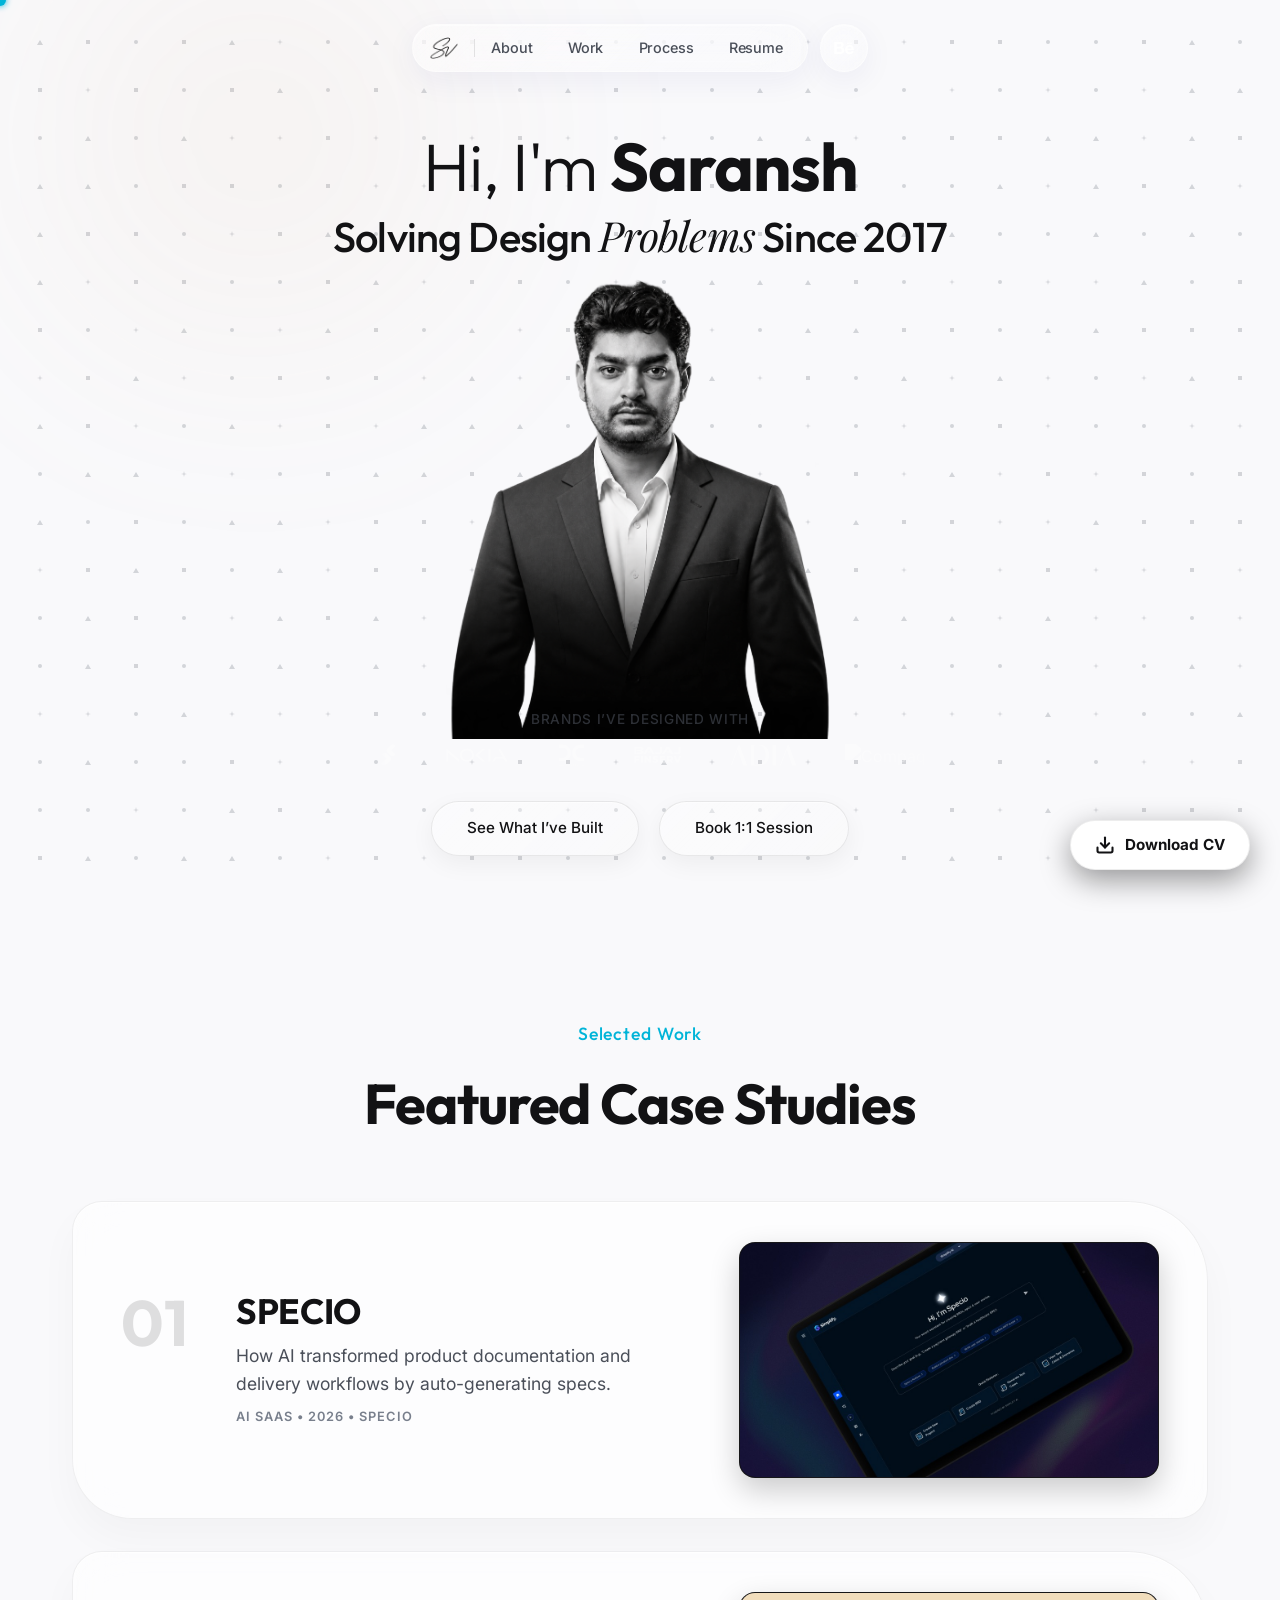
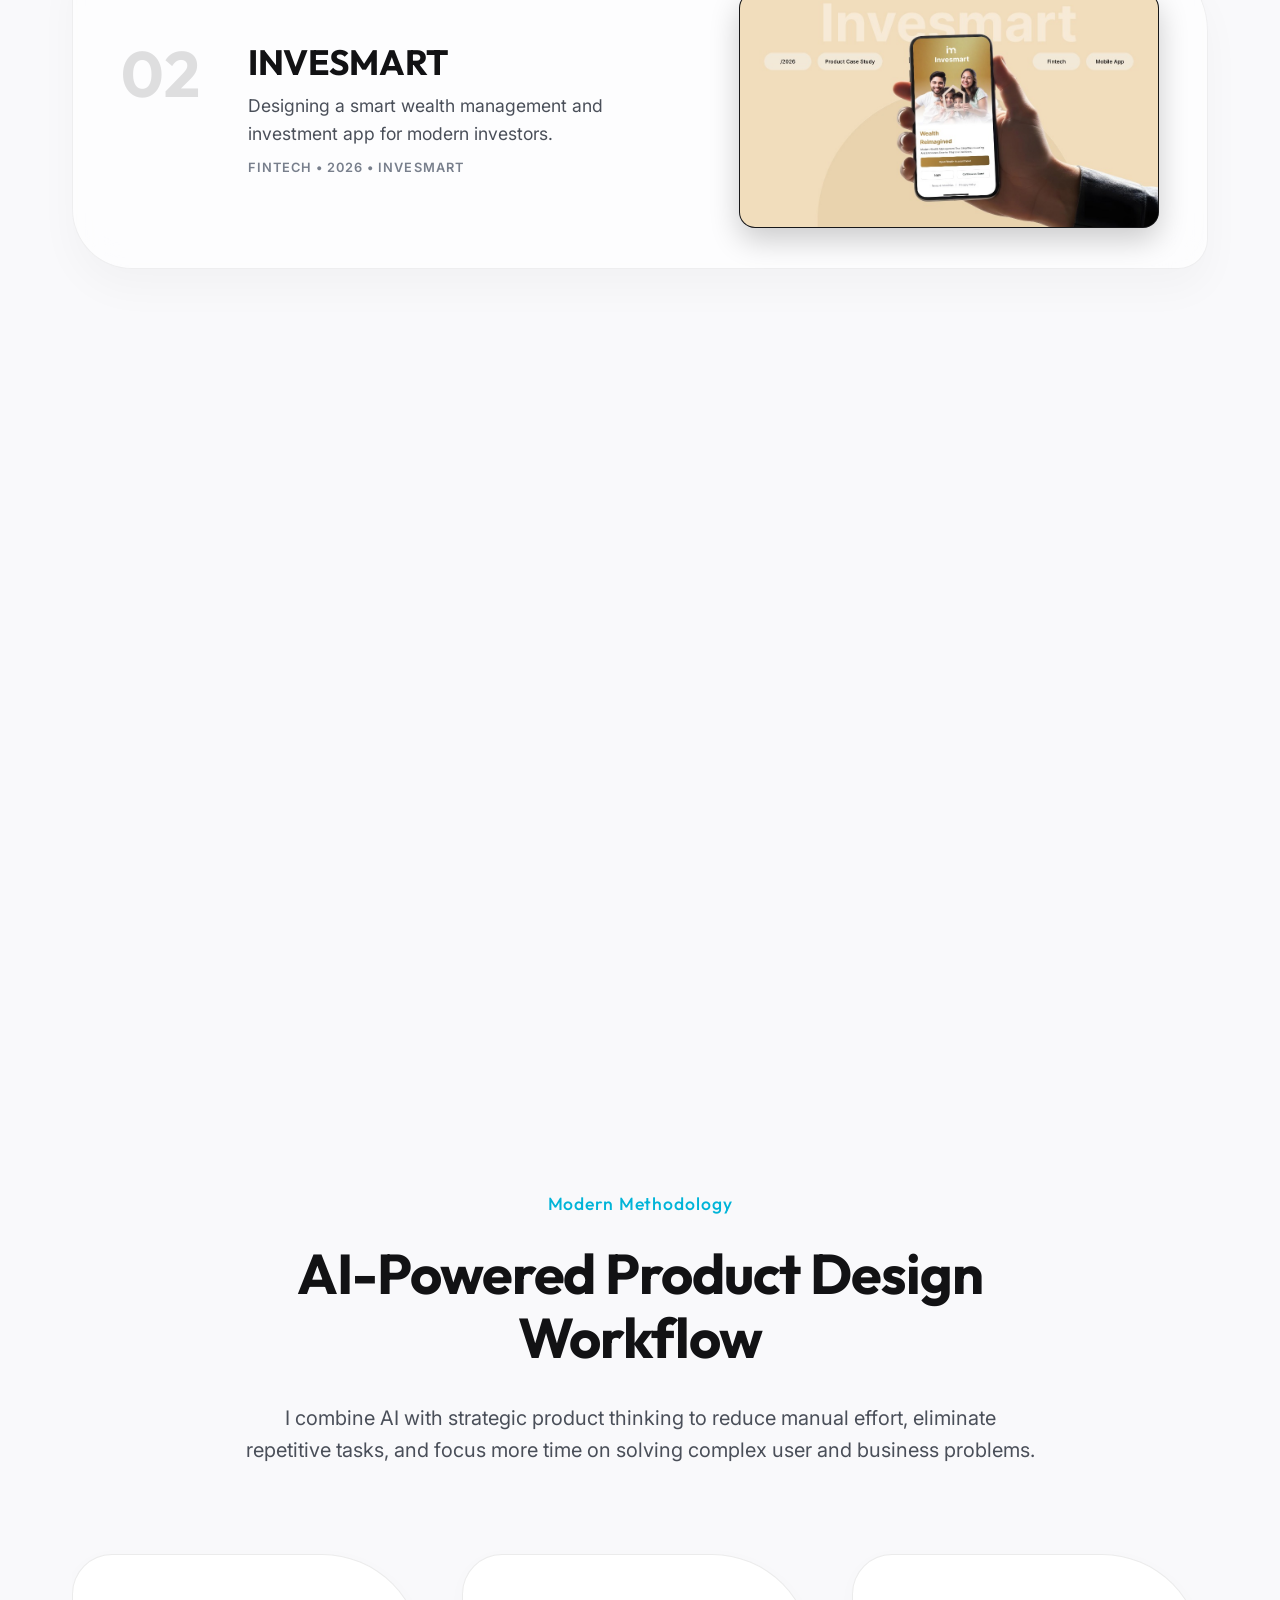
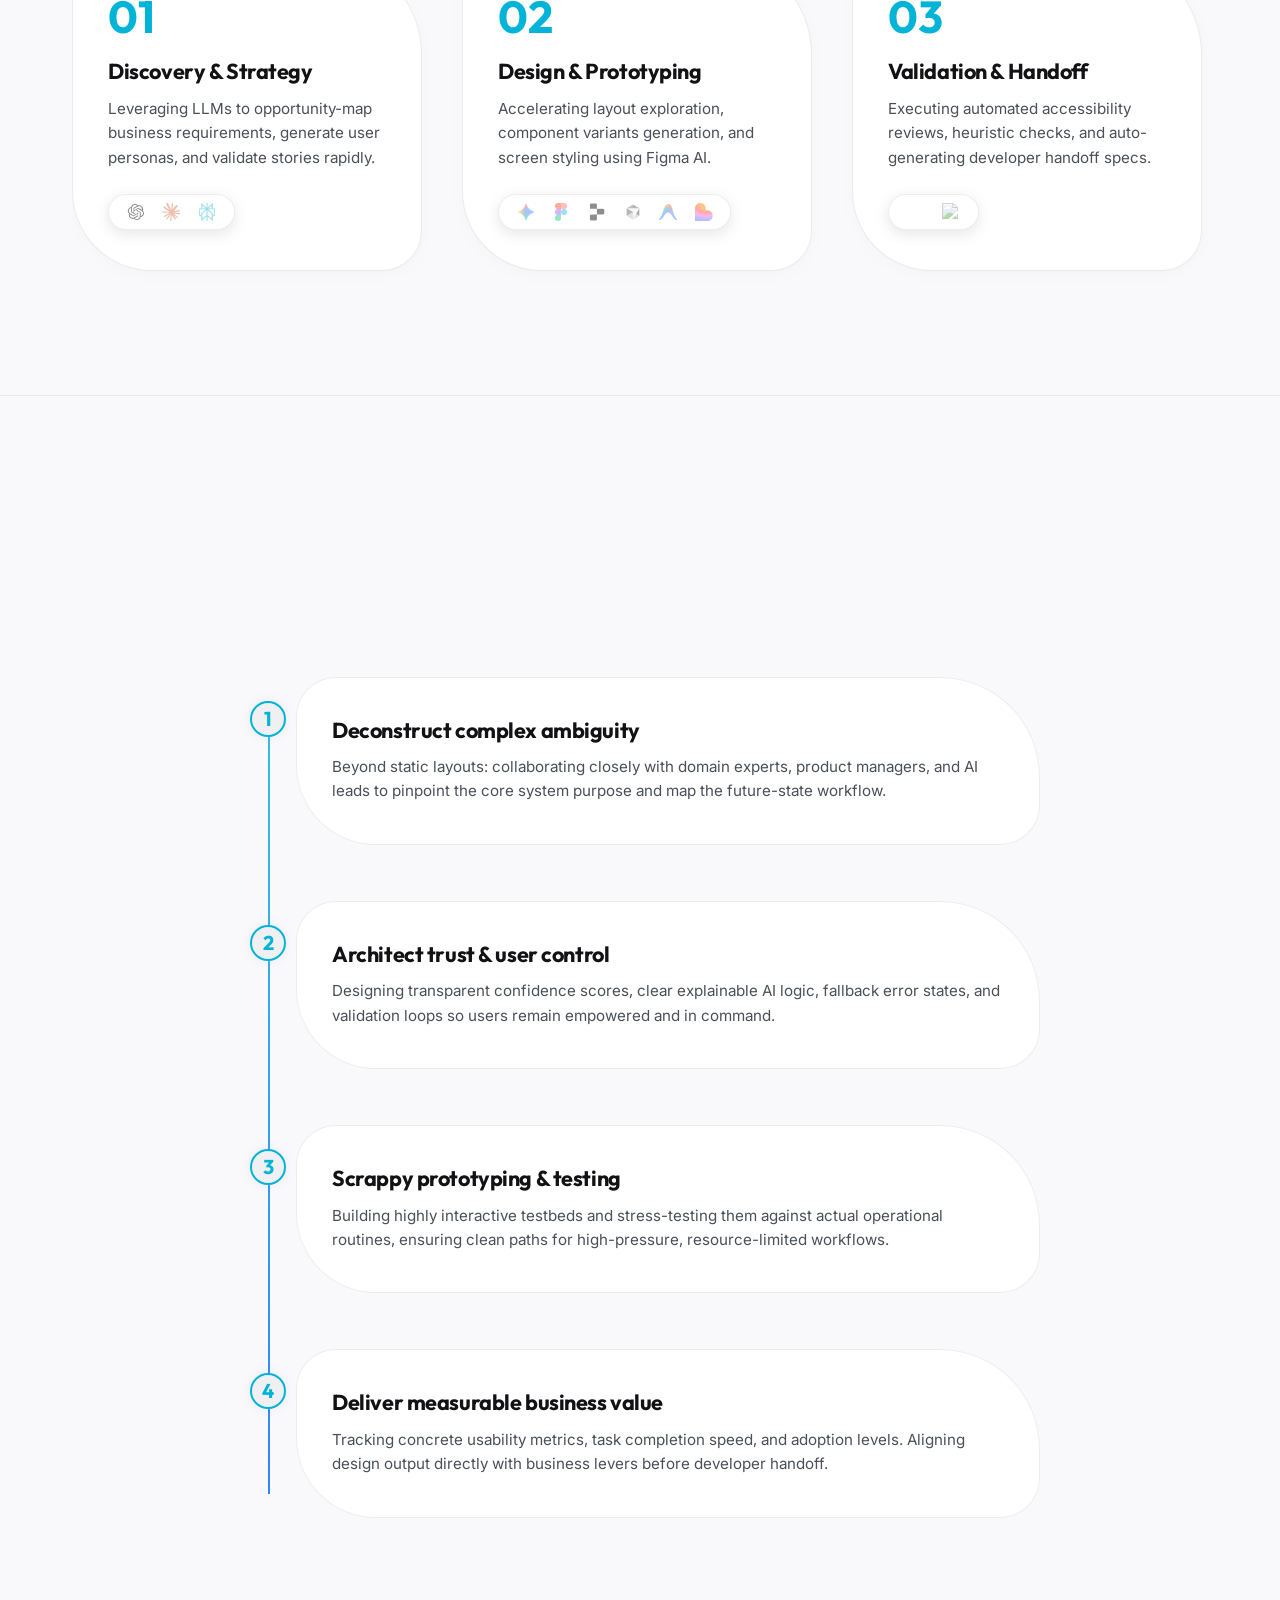
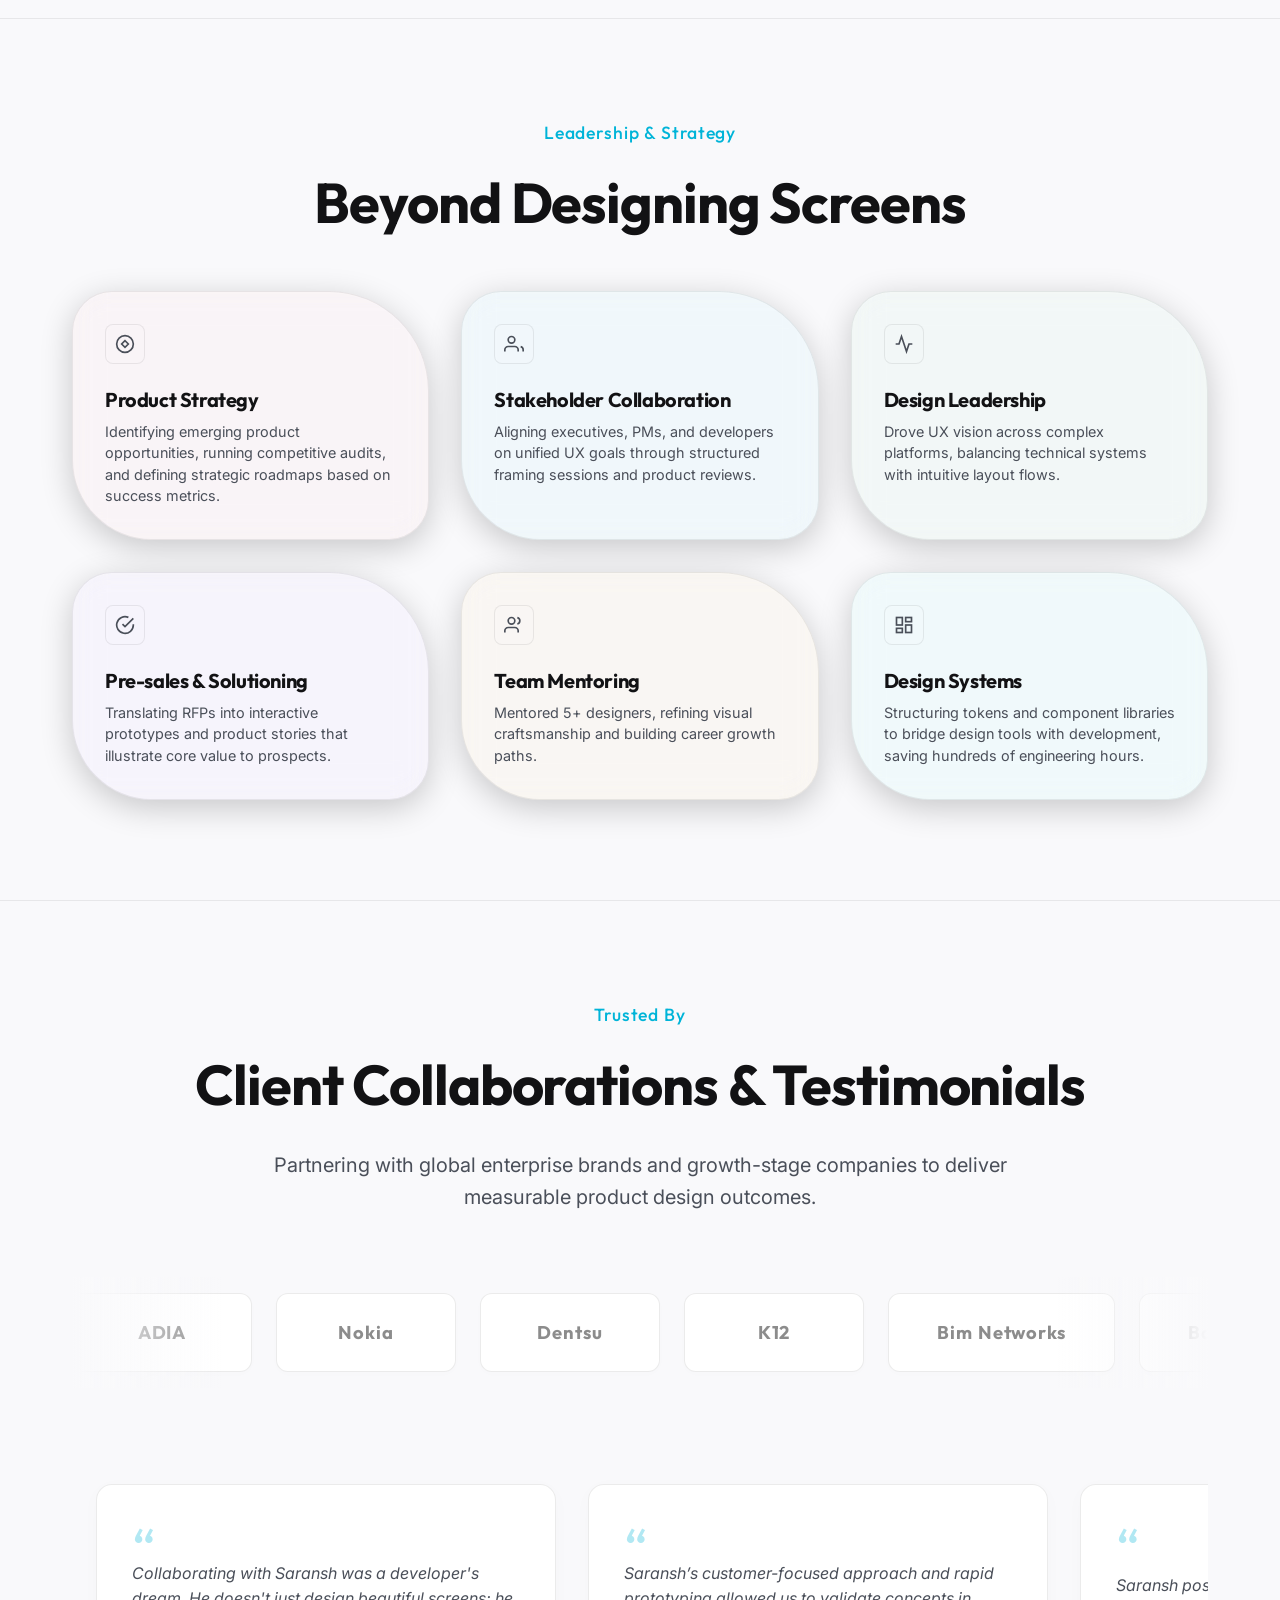
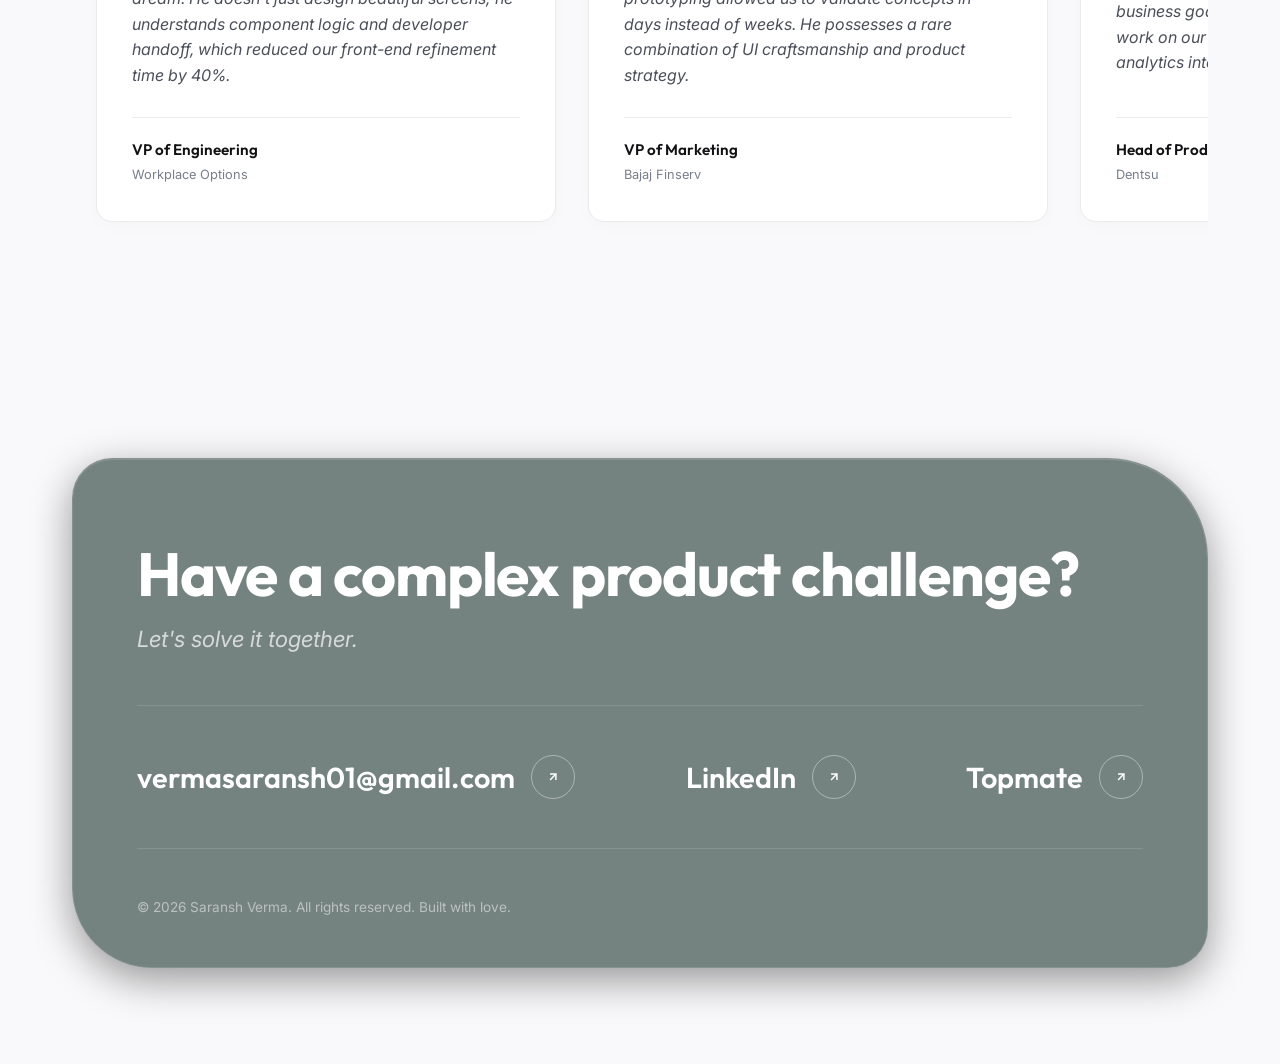
==== commit aeb99920: "Add files via upload" ====
--- a/index.html
+++ b/index.html
@@ -74,7 +74,7 @@
                 <!-- Pill Menu Links -->
                 <div class="nav-links-wrap">
                     <a href="#hero">About</a>
-                    <a href="#projects">Work</a>
+                    <a href="#work">Work</a>
                     <a href="#approach">Process</a>
                     <a href="Saransh-Verma-CV.pdf" target="_blank" download>Resume</a>
                 </div>
@@ -96,7 +96,7 @@
     <!-- Mobile Nav Overlay -->
     <div class="mobile-nav-overlay">
         <div class="mobile-nav-links">
-            <a href="#projects" class="mobile-nav-link">Work</a>
+            <a href="#work" class="mobile-nav-link">Work</a>
             <a href="#ai-workflow" class="mobile-nav-link">What I do</a>
             <a href="#approach" class="mobile-nav-link">Process</a>
             <div class="mobile-theme-wrapper">
@@ -171,171 +171,83 @@
                     
                     <!-- Action Buttons -->
                     <div class="hero-actions-new">
-                        <a href="#projects" class="hero-btn-outline">See What I’ve Built</a>
+                        <a href="#work" class="hero-btn-outline">See What I’ve Built</a>
                         <a href="https://topmate.io/saransh_verma12" target="_blank" class="hero-btn-outline">Book 1:1 Session</a>
                     </div>
                 </div>
             </div>
         </section>
 
-
-        <!-- SECTION 04: PROJECTS THAT SHAPED MY THINKING -->
-        <section class="projects-section" id="projects">
+        <!-- SECTION 04: SELECTED WORK -->
+        <section class="selected-work-section" id="work">
             <div class="container">
                 <div class="section-label reveal-item">Selected Work</div>
-                <h2 class="section-title reveal-item">Projects That Changed How I Think About Design</h2>
-
-                <div class="projects-grid">
-                    <!-- Project 1 -->
-                    <a href="https://www.behance.net/gallery/252131703/Simplify-AI-Product-Design-Case-Study"
-                        target="_blank" class="project-card reveal-item" rel="noopener noreferrer">
-                        <div class="project-image-placeholder">
-                            <div class="project-glow bg-p-1"></div>
-                            <img src="simplify_logo.png" alt="Simplify Logo" class="project-logo-preview">
-                        </div>
-                        <div class="project-info">
-                            <div class="project-header-row">
-                                <h3>Simplify</h3>
-                                <span class="project-status-badge">✦ AI SaaS</span>
-                            </div>
-                            <p class="project-caption">How AI transformed product documentation and delivery workflows.</p>
-                            
-                            <div class="project-meta-grid">
-                                <div class="meta-item">
-                                    <span class="meta-label">My Role</span>
-                                    <span class="meta-value">Product Designer</span>
-                                </div>
-                                <div class="meta-item">
-                                    <span class="meta-label">Team</span>
-                                    <span class="meta-value">Solo Designer</span>
-                                </div>
-                                <div class="meta-item">
-                                    <span class="meta-label">Type</span>
-                                    <span class="meta-value">Full-time</span>
-                                </div>
-                                <div class="meta-item">
-                                    <span class="meta-label">Duration</span>
-                                    <span class="meta-value">2 Months</span>
-                                </div>
-                            </div>
-                            
-                            <span class="project-cta-btn">View Project</span>
+                <h2 class="section-title reveal-item">Featured Case Studies</h2>
+                
+                <div class="selected-work-list">
+                    <!-- Project 01 -->
+                    <a href="https://www.behance.net/gallery/252131703/Simplify-AI-Product-Design-Case-Study" target="_blank" class="work-list-item reveal-item" rel="noopener noreferrer">
+                        <div class="work-item-content">
+                            <div class="work-item-num">01</div>
+                            <div class="work-item-details">
+                                <h3>SPECIO</h3>
+                                <p>How AI transformed product documentation and delivery workflows by auto-generating specs.</p>
+                                <span class="work-item-meta">AI SAAS • 2026 • SPECIO</span>
+                            </div>
+                        </div>
+                        <div class="work-item-image-wrapper">
+                            <img src="specio_case.jpg" alt="Specio Case Study" class="work-item-image">
                         </div>
                     </a>
 
-                    <!-- Project 2 -->
-                    <a href="https://www.behance.net/gallery/252827205/Invesmart-Product-Design-Case-Study-Wealth-App"
-                        target="_blank" class="project-card reveal-item" rel="noopener noreferrer">
-                        <div class="project-image-placeholder">
-                            <div class="project-glow bg-p-2"></div>
-                            <img src="media__1784209664414.png" alt="Invesmart Logo" class="project-logo-preview">
-                        </div>
-                        <div class="project-info">
-                            <div class="project-header-row">
-                                <h3>Invesmart</h3>
-                                <span class="project-status-badge">✦ Wealth App</span>
-                            </div>
-                            <p class="project-caption">Designing a smart wealth management and investment app for modern investors.</p>
-                            
-                            <div class="project-meta-grid">
-                                <div class="meta-item">
-                                    <span class="meta-label">My Role</span>
-                                    <span class="meta-value">Product Designer</span>
-                                </div>
-                                <div class="meta-item">
-                                    <span class="meta-label">Team</span>
-                                    <span class="meta-value">Team of 4</span>
-                                </div>
-                                <div class="meta-item">
-                                    <span class="meta-label">Type</span>
-                                    <span class="meta-value">Full-time</span>
-                                </div>
-                                <div class="meta-item">
-                                    <span class="meta-label">Duration</span>
-                                    <span class="meta-value">3 Weeks</span>
-                                </div>
-                            </div>
-                            
-                            <span class="project-cta-btn">View Project</span>
+                    <!-- Project 02 -->
+                    <a href="https://www.behance.net/gallery/252827205/Invesmart-Product-Design-Case-Study-Wealth-App" target="_blank" class="work-list-item reveal-item" rel="noopener noreferrer">
+                        <div class="work-item-content">
+                            <div class="work-item-num">02</div>
+                            <div class="work-item-details">
+                                <h3>INVESMART</h3>
+                                <p>Designing a smart wealth management and investment app for modern investors.</p>
+                                <span class="work-item-meta">FINTECH • 2026 • INVESMART</span>
+                            </div>
+                        </div>
+                        <div class="work-item-image-wrapper">
+                            <img src="invesmart_case.jpg" alt="Invesmart Case Study" class="work-item-image">
                         </div>
                     </a>
 
-                    <!-- Project 3 -->
-                    <a href="https://www.behance.net/gallery/114662393/Networking-Dashboard"
-                        target="_blank" class="project-card reveal-item" rel="noopener noreferrer">
-                        <div class="project-image-placeholder">
-                            <div class="project-glow bg-p-3"></div>
-                            <img src="nokia_logo.png" alt="Nokia Logo" class="project-logo-preview">
-                        </div>
-                        <div class="project-info">
-                            <div class="project-header-row">
-                                <h3>Nokia Nuage</h3>
-                                <span class="project-status-badge">✦ Enterprise UX</span>
-                            </div>
-                            <p class="project-caption">Designing port and domain networking dashboards for software-defined networking solutions.</p>
-                            
-                            <div class="project-meta-grid">
-                                <div class="meta-item">
-                                    <span class="meta-label">My Role</span>
-                                    <span class="meta-value">UX Designer</span>
-                                </div>
-                                <div class="meta-item">
-                                    <span class="meta-label">Team</span>
-                                    <span class="meta-value">Team of 6</span>
-                                </div>
-                                <div class="meta-item">
-                                    <span class="meta-label">Type</span>
-                                    <span class="meta-value">Contract</span>
-                                </div>
-                                <div class="meta-item">
-                                    <span class="meta-label">Duration</span>
-                                    <span class="meta-value">6 Months</span>
-                                </div>
-                            </div>
-                            
-                            <span class="project-cta-btn">View Project</span>
+                    <!-- Project 03 -->
+                    <a href="https://www.behance.net/gallery/114662393/Networking-Dashboard" target="_blank" class="work-list-item reveal-item" rel="noopener noreferrer">
+                        <div class="work-item-content">
+                            <div class="work-item-num">03</div>
+                            <div class="work-item-details">
+                                <h3>HAWKLY</h3>
+                                <p>Cyber security threat intelligence map and global threat detection dashboard solutions.</p>
+                                <span class="work-item-meta">SECURITY SAAS • 2025 • HAWKLY</span>
+                            </div>
+                        </div>
+                        <div class="work-item-image-wrapper">
+                            <img src="hawkly_case.jpg" alt="Hawkly Case Study" class="work-item-image">
                         </div>
                     </a>
 
-                    <!-- Project 4 -->
-                    <a href="https://www.behance.net/gallery/218365855/ZenJoy-Mental-Health-App"
-                        target="_blank" class="project-card reveal-item" rel="noopener noreferrer">
-                        <div class="project-image-placeholder">
-                            <div class="project-glow bg-p-4"></div>
-                            <img src="zenjoy_logo.png" alt="ZenJoy Logo" class="project-logo-preview">
-                        </div>
-                        <div class="project-info">
-                            <div class="project-header-row">
-                                <h3>ZenJoy</h3>
-                                <span class="project-status-badge">✦ Wellness App</span>
-                            </div>
-                            <p class="project-caption">A meditation and wellness app designed to help users manage depression, anxiety, and anger issues.</p>
-                            
-                            <div class="project-meta-grid">
-                                <div class="meta-item">
-                                    <span class="meta-label">My Role</span>
-                                    <span class="meta-value">Product Designer</span>
-                                </div>
-                                <div class="meta-item">
-                                    <span class="meta-label">Team</span>
-                                    <span class="meta-value">Sole Designer</span>
-                                </div>
-                                <div class="meta-item">
-                                    <span class="meta-label">Type</span>
-                                    <span class="meta-value">Full-time</span>
-                                </div>
-                                <div class="meta-item">
-                                    <span class="meta-label">Duration</span>
-                                    <span class="meta-value">1 Month</span>
-                                </div>
-                            </div>
-                            
-                            <span class="project-cta-btn">View Project</span>
+                    <!-- Project 04 -->
+                    <a href="https://www.behance.net/gallery/218365855/ZenJoy-Mental-Health-App" target="_blank" class="work-list-item reveal-item" rel="noopener noreferrer">
+                        <div class="work-item-content">
+                            <div class="work-item-num">04</div>
+                            <div class="work-item-details">
+                                <h3>ZENJOY</h3>
+                                <p>A meditation and wellness app designed to help users manage depression, anxiety, and anger issues.</p>
+                                <span class="work-item-meta">WELLNESS APP • 2025 • ZENJOY</span>
+                            </div>
+                        </div>
+                        <div class="work-item-image-wrapper">
+                            <img src="zenjoy_case.jpg" alt="ZenJoy Case Study" class="work-item-image">
                         </div>
                     </a>
                 </div>
             </div>
         </section>
+
 
 
         <!-- SECTION: AI-POWERED DESIGN WORKFLOW -->
--- a/styles.css
+++ b/styles.css
@@ -2409,210 +2409,123 @@
 
 .project-card {
     display: flex;
-    flex-direction: row;
-    align-items: center;
-    gap: 4rem;
+    flex-direction: column;
+    width: 100%;
     text-decoration: none;
     color: inherit;
+    position: sticky;
+    overflow: visible;
+    transition: transform 0.3s ease, z-index 0.3s ease;
+}
+
+.project-card:nth-child(1) {
+    top: 120px;
+    z-index: 1;
+    --card-scale-to: 0.90;
+    --card-translate-to: -30px;
+}
+
+.project-card:nth-child(2) {
+    top: 120px;
+    z-index: 2;
+    --card-scale-to: 0.93;
+    --card-translate-to: -20px;
+}
+
+.project-card:nth-child(3) {
+    top: 120px;
+    z-index: 3;
+    --card-scale-to: 0.96;
+    --card-translate-to: -10px;
+}
+
+.project-card:nth-child(4) {
+    top: 120px;
+    z-index: 4;
+    --card-scale-to: 1.0;
+    --card-translate-to: 0px;
+}
+
+@supports (animation-timeline: view()) {
+    .project-card {
+        animation: card-stack-scale linear both;
+        animation-timeline: view();
+        animation-range: exit 0% exit 80%;
+        transform-origin: center top;
+    }
+    
+    @keyframes card-stack-scale {
+        to {
+            transform: scale(var(--card-scale-to, 1)) translateY(var(--card-translate-to, 0));
+            filter: brightness(0.4);
+        }
+    }
+}
+
+.project-card:hover {
+    transform: translateY(-8px) scale(1.01);
+    z-index: 10 !important;
+}
+
+.project-image-placeholder {
+    aspect-ratio: 16 / 9;
+    height: auto;
+    border-radius: 40px 100px 40px 80px;
     border: 1px solid var(--border-color);
     background: var(--bg-card);
-    border-radius: 40px 100px 40px 80px;
-    padding: 3rem;
     backdrop-filter: blur(24px) saturate(180%);
     -webkit-backdrop-filter: blur(24px) saturate(180%);
-    box-shadow: 0 12px 40px 0 rgba(0, 0, 0, 0.3), inset 0 1px 0 0 rgba(255, 255, 255, 0.15);
-    transition: border-color 0.4s ease, background 0.4s ease, box-shadow 0.4s ease, transform 0.15s ease-out;
-    position: sticky;
-    overflow: hidden;
-}
-
-.project-card:nth-child(1) {
-    top: 160px;
-    z-index: 4;
-}
-
-.project-card:nth-child(2) {
-    top: 130px;
-    z-index: 3;
-    transform: scale(0.96);
-}
-
-.project-card:nth-child(3) {
-    top: 100px;
-    z-index: 2;
-    transform: scale(0.92);
-}
-
-.project-card:nth-child(4) {
-    top: 70px;
-    z-index: 1;
-    transform: scale(0.88);
-}
-
-
-
-.project-card:hover {
-    border-color: rgba(22, 255, 224, 0.35);
-    background: rgba(255, 255, 255, 0.01);
-    box-shadow: 0 20px 45px rgba(0, 0, 0, 0.4);
-    transform: translateY(-8px) scale(1.01);
-    z-index: 10 !important;
-}
-
-.project-image-placeholder {
-    width: 420px;
-    height: 280px;
-    flex-shrink: 0;
-    border-radius: 24px;
-    background: #09090b;
-    border: 1px solid rgba(255, 255, 255, 0.04);
+    box-shadow: 0 12px 40px 0 rgba(0, 0, 0, 0.35), inset 0 1px 0 0 rgba(255, 255, 255, 0.15);
     position: relative;
     overflow: hidden;
     display: flex;
     align-items: center;
     justify-content: center;
-    transition: all 0.4s ease;
+    transition: border-color 0.4s ease, background 0.4s ease, box-shadow 0.4s ease;
 }
 
 .project-card:hover .project-image-placeholder {
-    transform: scale(1.02);
+    border-color: rgba(22, 255, 224, 0.35);
+    background: rgba(255, 255, 255, 0.015);
+    box-shadow: 0 20px 45px rgba(0, 0, 0, 0.45);
 }
 
 .project-info {
+    width: 100%;
+    margin-top: 1.5rem;
     display: flex;
     flex-direction: column;
-    align-items: flex-start;
-    justify-content: center;
-    flex-grow: 1;
-    gap: 1.5rem;
-    width: auto;
+    gap: 0.6rem;
 }
 
 .project-header-row {
     display: flex;
-    align-items: center;
-    gap: 1.2rem;
+    justify-content: space-between;
+    align-items: center;
     width: 100%;
 }
 
 .project-header-row h3 {
     font-family: var(--font-heading);
-    font-size: 2.2rem;
+    font-size: 1.8rem;
     font-weight: 700;
     color: var(--text-primary);
     margin: 0;
 }
 
-.project-status-badge {
-    padding: 0.3rem 0.8rem;
-    background: rgba(168, 85, 247, 0.1);
-    border: 1px solid rgba(168, 85, 247, 0.2);
-    border-radius: 100px;
-    font-size: 0.72rem;
+.project-category {
+    font-size: 0.85rem;
     font-weight: 600;
-    color: var(--color-purple);
+    letter-spacing: 0.1em;
     text-transform: uppercase;
-    letter-spacing: 0.05em;
+    color: var(--text-muted);
 }
 
 .project-caption {
-    font-size: 1.1rem;
+    font-size: 1.05rem;
+    color: var(--text-secondary);
     line-height: 1.6;
-    color: var(--text-secondary);
     margin: 0;
-}
-
-/* Metadata Matrix Layout */
-.project-meta-grid {
-    display: grid;
-    grid-template-columns: repeat(4, 1fr);
-    gap: 1.5rem;
-    width: 100%;
-    background: rgba(255, 255, 255, 0.015);
-    border: 1px solid rgba(255, 255, 255, 0.03);
-    border-radius: 16px;
-    padding: 1.2rem;
-}
-
-.meta-item {
-    display: flex;
-    flex-direction: column;
-    gap: 0.3rem;
-}
-
-.meta-label {
-    font-size: 0.7rem;
-    font-weight: 500;
-    color: var(--text-muted);
-    text-transform: uppercase;
-    letter-spacing: 0.05em;
-}
-
-.meta-value {
-    font-size: 0.95rem;
-    font-weight: 600;
-    color: var(--text-secondary);
-}
-
-/* View Project Button */
-.project-cta-btn {
-    display: inline-flex;
-    align-items: center;
-    justify-content: center;
-    padding: 0.8rem 2.0rem;
-    border: 1px solid rgba(255, 255, 255, 0.12);
-    background: linear-gradient(135deg, rgba(255, 255, 255, 0.08) 0%, rgba(255, 255, 255, 0.02) 100%);
-    color: var(--text-primary);
-    border-radius: 100px;
-    font-size: 0.95rem;
-    font-weight: 500;
-    backdrop-filter: blur(20px) saturate(180%);
-    -webkit-backdrop-filter: blur(20px) saturate(180%);
-    box-shadow: 0 8px 24px rgba(0, 0, 0, 0.3), inset 0 1px 0 0 rgba(255, 255, 255, 0.15);
-    position: relative;
-    overflow: hidden;
-    cursor: pointer;
-    transition: all 0.4s cubic-bezier(0.16, 1, 0.3, 1);
-}
-
-[data-theme="light"] .project-cta-btn {
-    background: linear-gradient(135deg, rgba(255, 255, 255, 0.45) 0%, rgba(255, 255, 255, 0.15) 100%);
-    border: 1px solid rgba(0, 0, 0, 0.08);
-    box-shadow: 0 8px 24px rgba(0, 0, 0, 0.05), inset 0 1px 0 0 rgba(255, 255, 255, 0.5);
-}
-
-.project-cta-btn::before {
-    content: '';
-    position: absolute;
-    top: 0;
-    left: -150%;
-    width: 80%;
-    height: 100%;
-    background: linear-gradient(90deg, transparent, rgba(255, 255, 255, 0.25), transparent);
-    transform: skewX(-25deg);
-    transition: left 0.75s cubic-bezier(0.16, 1, 0.3, 1);
-}
-
-[data-theme="light"] .project-cta-btn::before {
-    background: linear-gradient(90deg, transparent, rgba(255, 255, 255, 0.6), transparent);
-}
-
-.project-card:hover .project-cta-btn {
-    border-color: rgba(255, 255, 255, 0.3);
-    transform: translateY(-2px) scale(1.02);
-    box-shadow: 0 12px 30px rgba(0, 0, 0, 0.45), inset 0 1px 0 0 rgba(255, 255, 255, 0.3);
-    background: linear-gradient(135deg, rgba(255, 255, 255, 0.12) 0%, rgba(255, 255, 255, 0.04) 100%);
-    color: var(--text-primary);
-}
-
-.project-card:hover .project-cta-btn::before {
-    left: 150%;
-}
-
-[data-theme="light"] .project-card:hover .project-cta-btn {
-    border-color: rgba(0, 0, 0, 0.15);
-    background: linear-gradient(135deg, rgba(255, 255, 255, 0.6) 0%, rgba(255, 255, 255, 0.25) 100%);
-    box-shadow: 0 12px 30px rgba(0, 0, 0, 0.08), inset 0 1px 0 0 rgba(255, 255, 255, 0.6);
 }
 
 @media (max-width: 968px) {
@@ -2981,21 +2894,11 @@
     padding: 1.5rem 0 2.5rem 0;
     cursor: grab;
     -webkit-overflow-scrolling: touch;
+    scrollbar-width: none; /* Hide scrollbar for Firefox */
 }
 
 .testimonials-track-wrapper::-webkit-scrollbar {
-    height: 6px;
-}
-.testimonials-track-wrapper::-webkit-scrollbar-track {
-    background: rgba(255, 255, 255, 0.02);
-    border-radius: 3px;
-}
-.testimonials-track-wrapper::-webkit-scrollbar-thumb {
-    background: rgba(255, 255, 255, 0.1);
-    border-radius: 3px;
-}
-.testimonials-track-wrapper::-webkit-scrollbar-thumb:hover {
-    background: rgba(255, 255, 255, 0.2);
+    display: none; /* Hide scrollbar for Chrome/Safari */
 }
 
 .testimonials-track-wrapper.active-grab {
@@ -3575,25 +3478,7 @@
     .beyond-grid { grid-template-columns: repeat(2, 1fr); }
     .impact-grid { grid-template-columns: repeat(3, 1fr); }
     .current-tags { grid-template-columns: repeat(2, 1fr); }
-    .project-card {
-        flex-direction: column;
-        align-items: flex-start;
-        gap: 1.5rem;
-        padding: 1.5rem;
-    }
-    .project-image-placeholder {
-        width: 100%;
-        height: 180px;
-    }
-    .project-image-placeholder .project-art {
-        transform: scale(1);
-    }
-    .project-info {
-        flex-direction: column;
-        align-items: flex-start;
-        gap: 1.5rem;
-    }
-    
+
     /* Timeline Tablet Adjustments */
     .timeline-container { padding-left: 3rem; }
     .timeline-svg-wrapper { left: 1rem; }
@@ -3614,6 +3499,16 @@
 @media (max-width: 768px) {
     .nav-links { display: none; }
     .mobile-menu-toggle { display: flex; }
+    
+    .project-card {
+        position: relative !important;
+        top: 0 !important;
+        transform: none !important;
+    }
+
+    .project-header-row h3 {
+        font-size: 1.5rem;
+    }
     
     .hero-main-row-new {
         gap: 2rem;
@@ -5283,26 +5178,184 @@
     }
 }
 
-/* Project logo preview style in lists */
-.project-logo-preview {
-    max-width: 80%;
-    max-height: 80%;
-    object-fit: contain;
-    border-radius: 8px;
+/* Project case study image style in lists */
+.project-case-img {
+    width: 100%;
+    height: 100%;
+    object-fit: cover;
     z-index: 2;
-    transition: transform 0.4s cubic-bezier(0.16, 1, 0.3, 1);
-}
-
-.project-card:hover .project-logo-preview {
-    transform: scale(1.08);
+    transition: transform 0.6s cubic-bezier(0.16, 1, 0.3, 1);
+}
+
+.project-card:hover .project-case-img {
+    transform: scale(1.04);
 }
 
 /* Light mode overrides for case study logos */
-[data-theme="light"] .project-logo-preview,
 [data-theme="light"] .preview-img-box img {
     filter: invert(1);
 }
 
-
-
-
+/* ==========================================================================
+   SECTION: SELECTED WORK
+   ========================================================================== */
+.selected-work-section {
+    padding: 120px 0;
+}
+
+.selected-work-list {
+    display: flex;
+    flex-direction: column;
+    gap: 2rem;
+    margin-top: 4rem;
+}
+
+.work-list-item {
+    display: flex;
+    justify-content: space-between;
+    align-items: center;
+    padding: 2.5rem 3rem;
+    background: rgba(255, 255, 255, 0.015);
+    border: 1px solid rgba(255, 255, 255, 0.06);
+    border-radius: 30px 80px 30px 60px;
+    backdrop-filter: blur(24px) saturate(180%);
+    -webkit-backdrop-filter: blur(24px) saturate(180%);
+    box-shadow: 0 20px 40px rgba(0, 0, 0, 0.3), inset 0 1px 0 0 rgba(255, 255, 255, 0.1);
+    text-decoration: none;
+    color: inherit;
+    transition: all 0.4s ease;
+    gap: 4rem;
+}
+
+.work-list-item:hover {
+    background: rgba(255, 255, 255, 0.035);
+    border-color: rgba(22, 255, 224, 0.3);
+    box-shadow: 0 30px 50px rgba(0, 0, 0, 0.45);
+    transform: translateY(-6px);
+}
+
+.work-item-content {
+    display: flex;
+    gap: 3rem;
+    align-items: flex-start;
+    flex: 1;
+}
+
+.work-item-num {
+    font-size: 4rem;
+    font-weight: 700;
+    color: rgba(255, 255, 255, 0.15);
+    font-family: var(--font-heading);
+    line-height: 1;
+    transition: color 0.4s ease;
+}
+
+.work-item-details {
+    display: flex;
+    flex-direction: column;
+    gap: 0.6rem;
+    flex-grow: 1;
+}
+
+.work-item-details h3 {
+    font-family: var(--font-heading);
+    font-size: 2.2rem;
+    font-weight: 700;
+    color: var(--text-primary);
+    margin: 0;
+    letter-spacing: -0.01em;
+}
+
+.work-item-details p {
+    font-size: 1.1rem;
+    color: var(--text-secondary);
+    line-height: 1.6;
+    margin: 0;
+    max-width: 580px;
+}
+
+.work-item-meta {
+    font-size: 0.8rem;
+    font-weight: 600;
+    color: var(--text-muted);
+    text-transform: uppercase;
+    letter-spacing: 0.08em;
+}
+
+.work-item-image-wrapper {
+    width: 420px;
+    aspect-ratio: 16 / 9;
+    border-radius: 16px;
+    overflow: hidden;
+    border: 1px solid rgba(255, 255, 255, 0.06);
+    background: #09090b;
+    position: relative;
+    flex-shrink: 0;
+    box-shadow: 0 12px 30px rgba(0, 0, 0, 0.2);
+}
+
+.work-item-image {
+    width: 100%;
+    height: 100%;
+    object-fit: cover;
+    transition: transform 0.6s cubic-bezier(0.16, 1, 0.3, 1);
+}
+
+.work-list-item:hover .work-item-num {
+    color: var(--color-purple);
+}
+
+.work-list-item:hover .work-item-image {
+    transform: scale(1.04);
+}
+
+/* Light theme overrides for selected work list */
+[data-theme="light"] .work-list-item {
+    background: rgba(255, 255, 255, 0.6);
+    border-color: rgba(0, 0, 0, 0.06);
+    box-shadow: 0 20px 40px rgba(0, 0, 0, 0.03), inset 0 1px 0 0 rgba(255, 255, 255, 0.8);
+}
+
+[data-theme="light"] .work-list-item:hover {
+    background: rgba(255, 255, 255, 0.85);
+    border-color: rgba(168, 85, 247, 0.35);
+    box-shadow: 0 30px 50px rgba(0, 0, 0, 0.06);
+}
+
+[data-theme="light"] .work-item-num {
+    color: rgba(0, 0, 0, 0.12);
+}
+
+/* Mobile responsive styles */
+@media (max-width: 968px) {
+    .work-list-item {
+        flex-direction: column;
+        align-items: flex-start;
+        gap: 2rem;
+        padding: 3rem 1.5rem;
+    }
+    
+    .work-item-image-wrapper {
+        width: 100%;
+    }
+    
+    .work-item-content {
+        gap: 1.5rem;
+    }
+    
+    .work-item-num {
+        font-size: 3rem;
+    }
+    
+    .work-item-details h3 {
+        font-size: 1.8rem;
+    }
+    
+    .work-item-details p {
+        font-size: 1rem;
+    }
+}
+
+
+
+
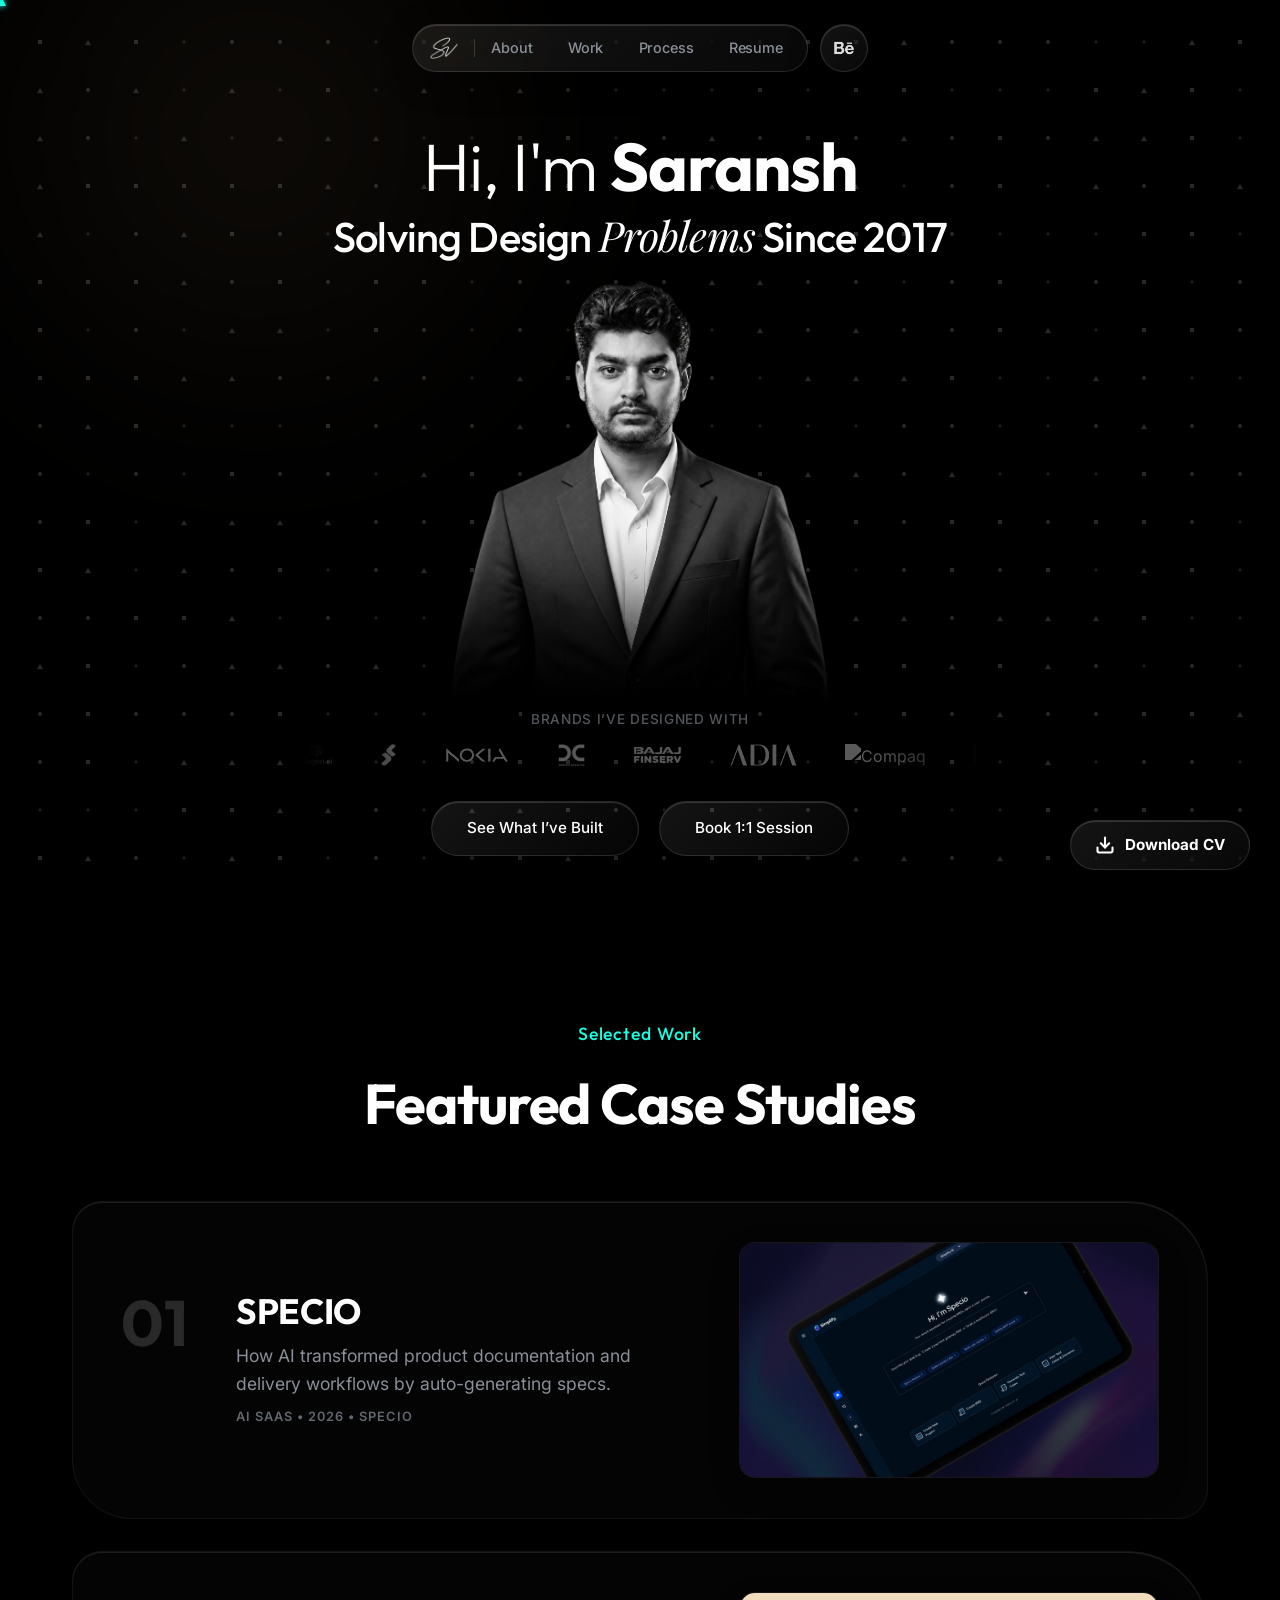
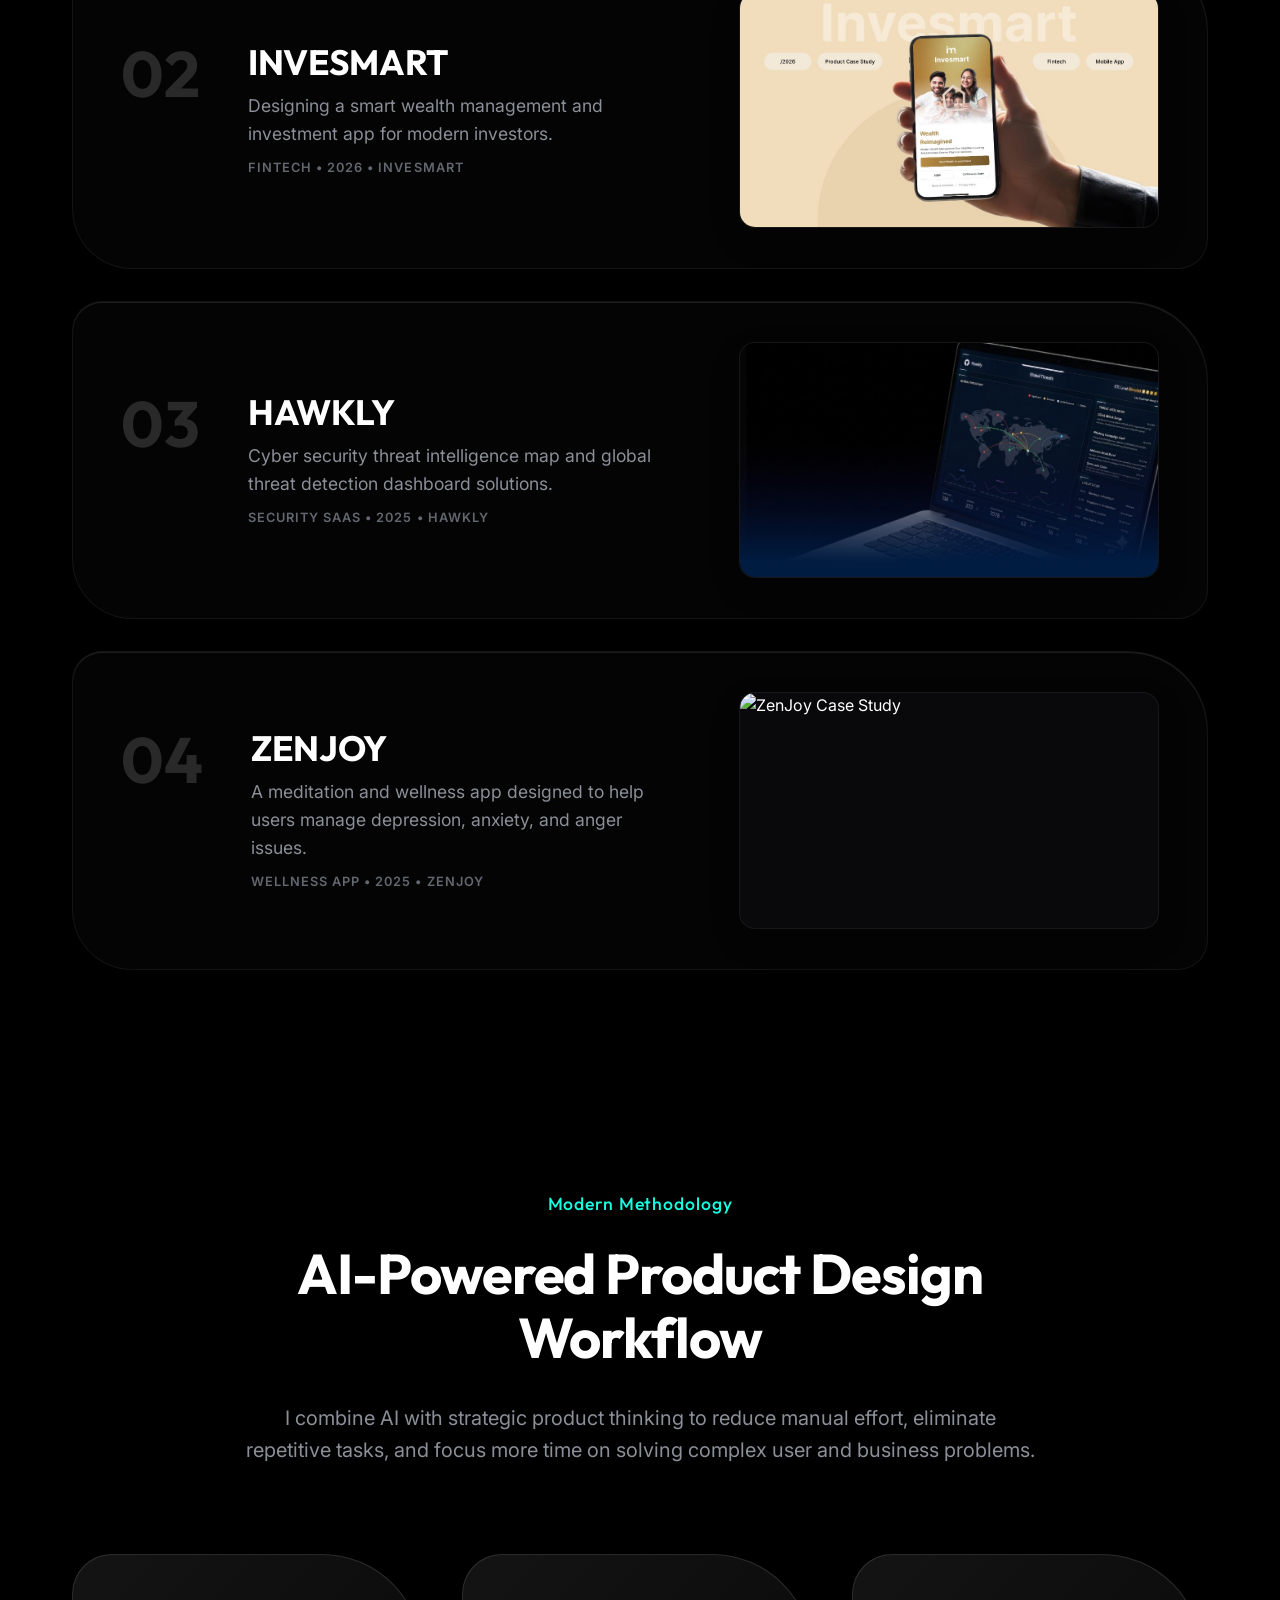
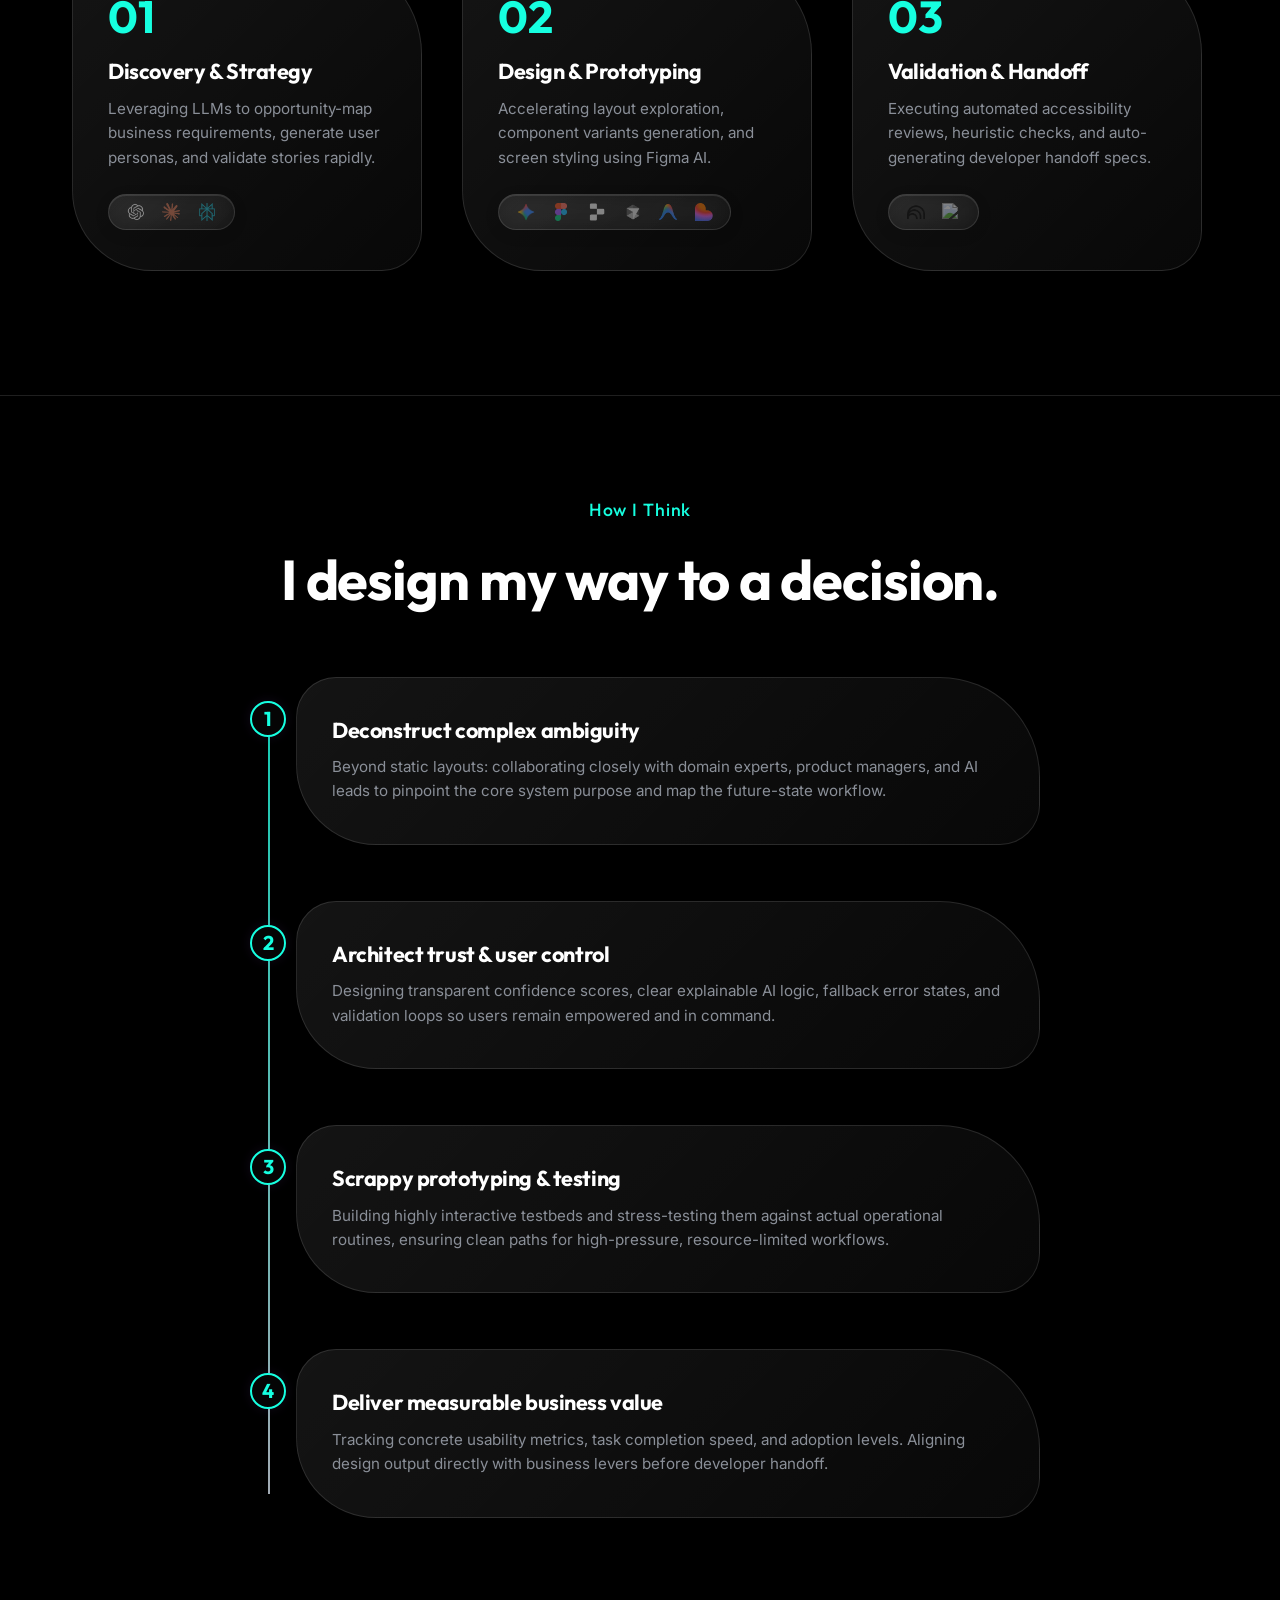
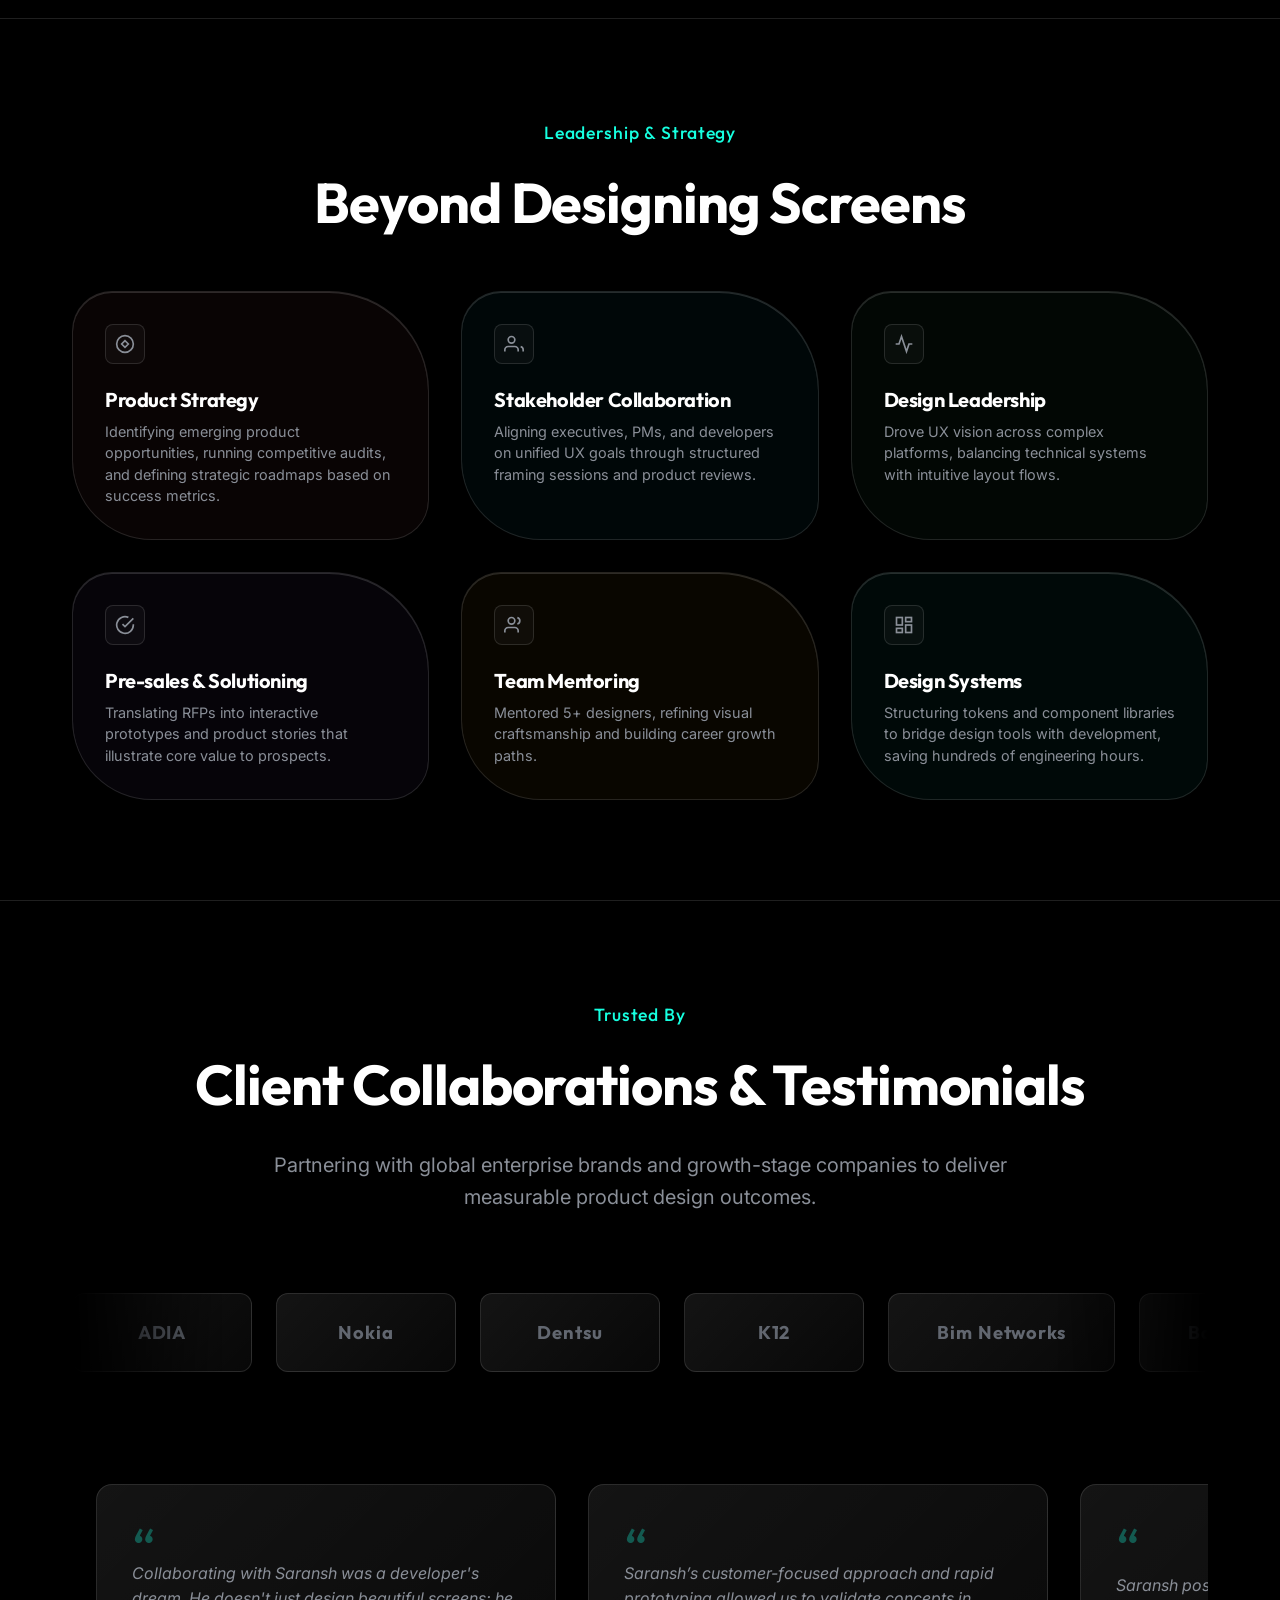
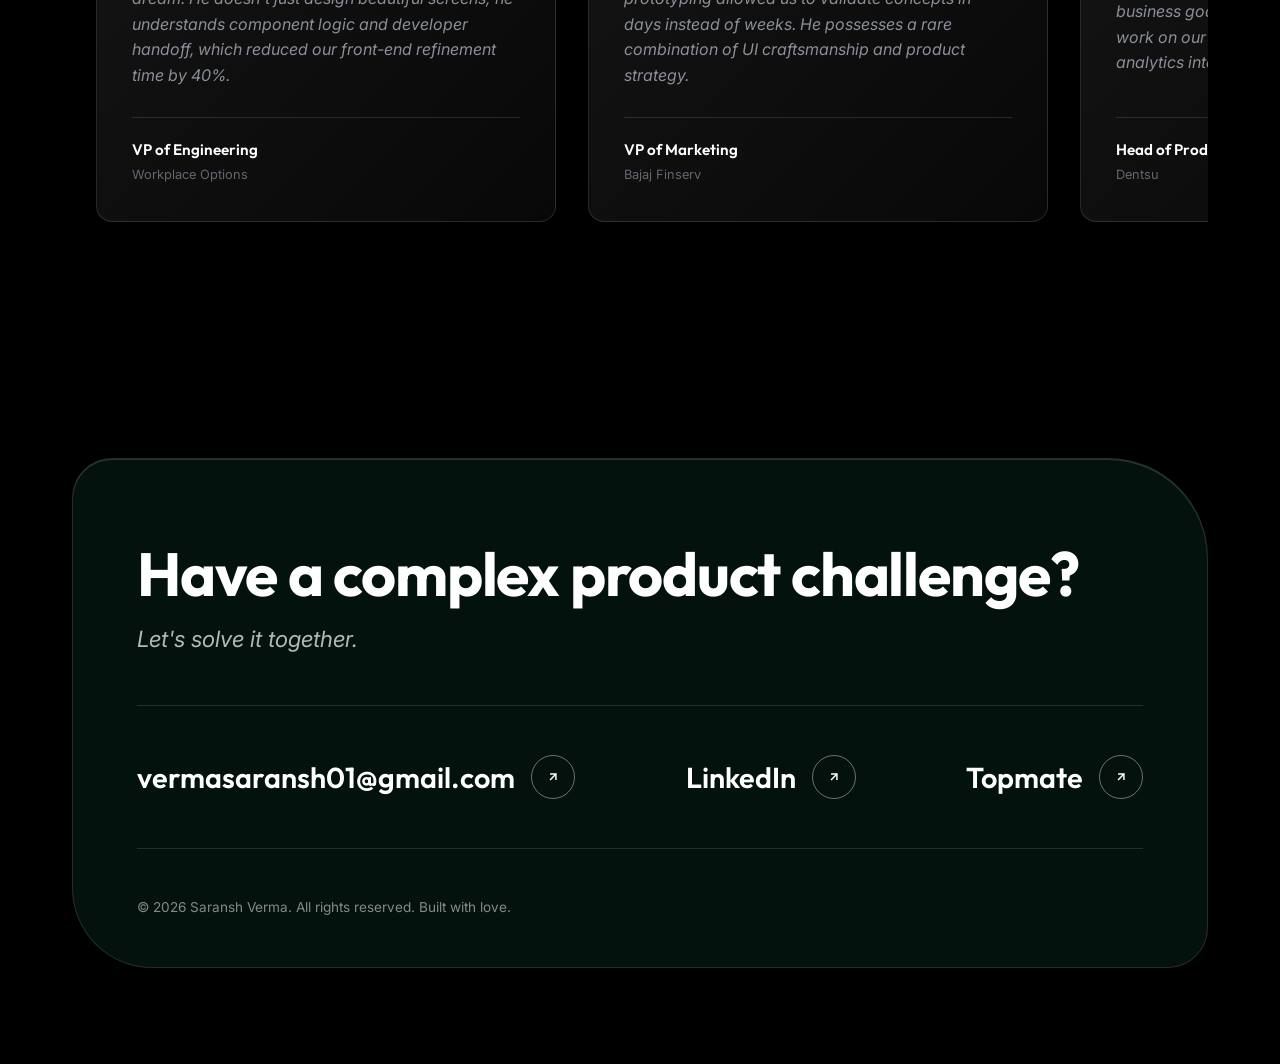
==== commit 664ff664: "Add files via upload" ====
--- a/index.html
+++ b/index.html
@@ -1,5 +1,5 @@
 <!DOCTYPE html>
-<html lang="en">
+<html lang="en" data-theme="dark">
 
 <head>
     <meta charset="UTF-8">
@@ -14,6 +14,7 @@
         href="https://fonts.googleapis.com/css2?family=Inter:wght@300;400;500;600;700&family=Outfit:wght@400;500;600;700;800&family=Playfair+Display:ital,wght@1,400&family=Architects+Daughter&family=Patrick+Hand&display=swap"
         rel="stylesheet">
     <link rel="stylesheet" href="styles.css">
+    <link rel="icon" type="image/png" href="sv_logo.png">
 </head>
 
 <body>
@@ -87,6 +88,7 @@
             
             <!-- Mobile Menu Toggle Button -->
             <button class="mobile-menu-toggle" aria-label="Toggle Menu">
+                <span></span>
                 <span></span>
                 <span></span>
             </button>
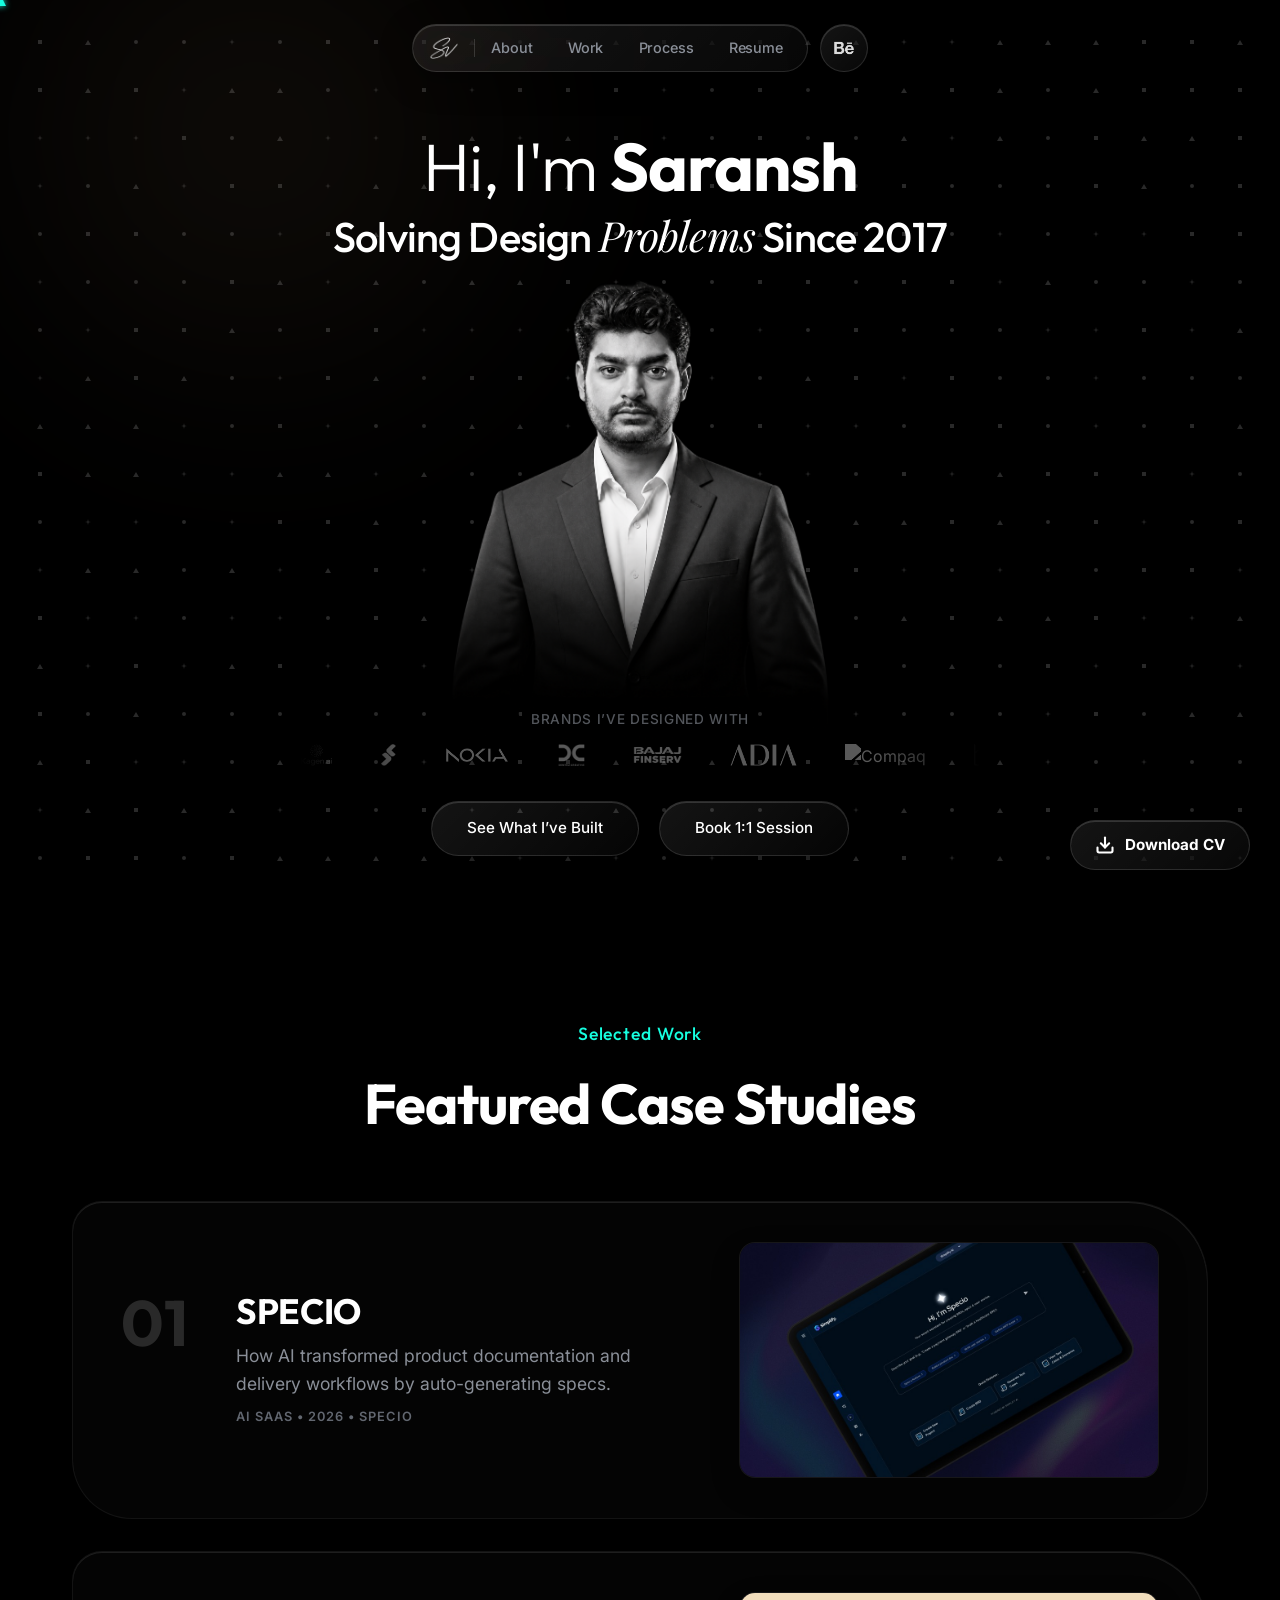
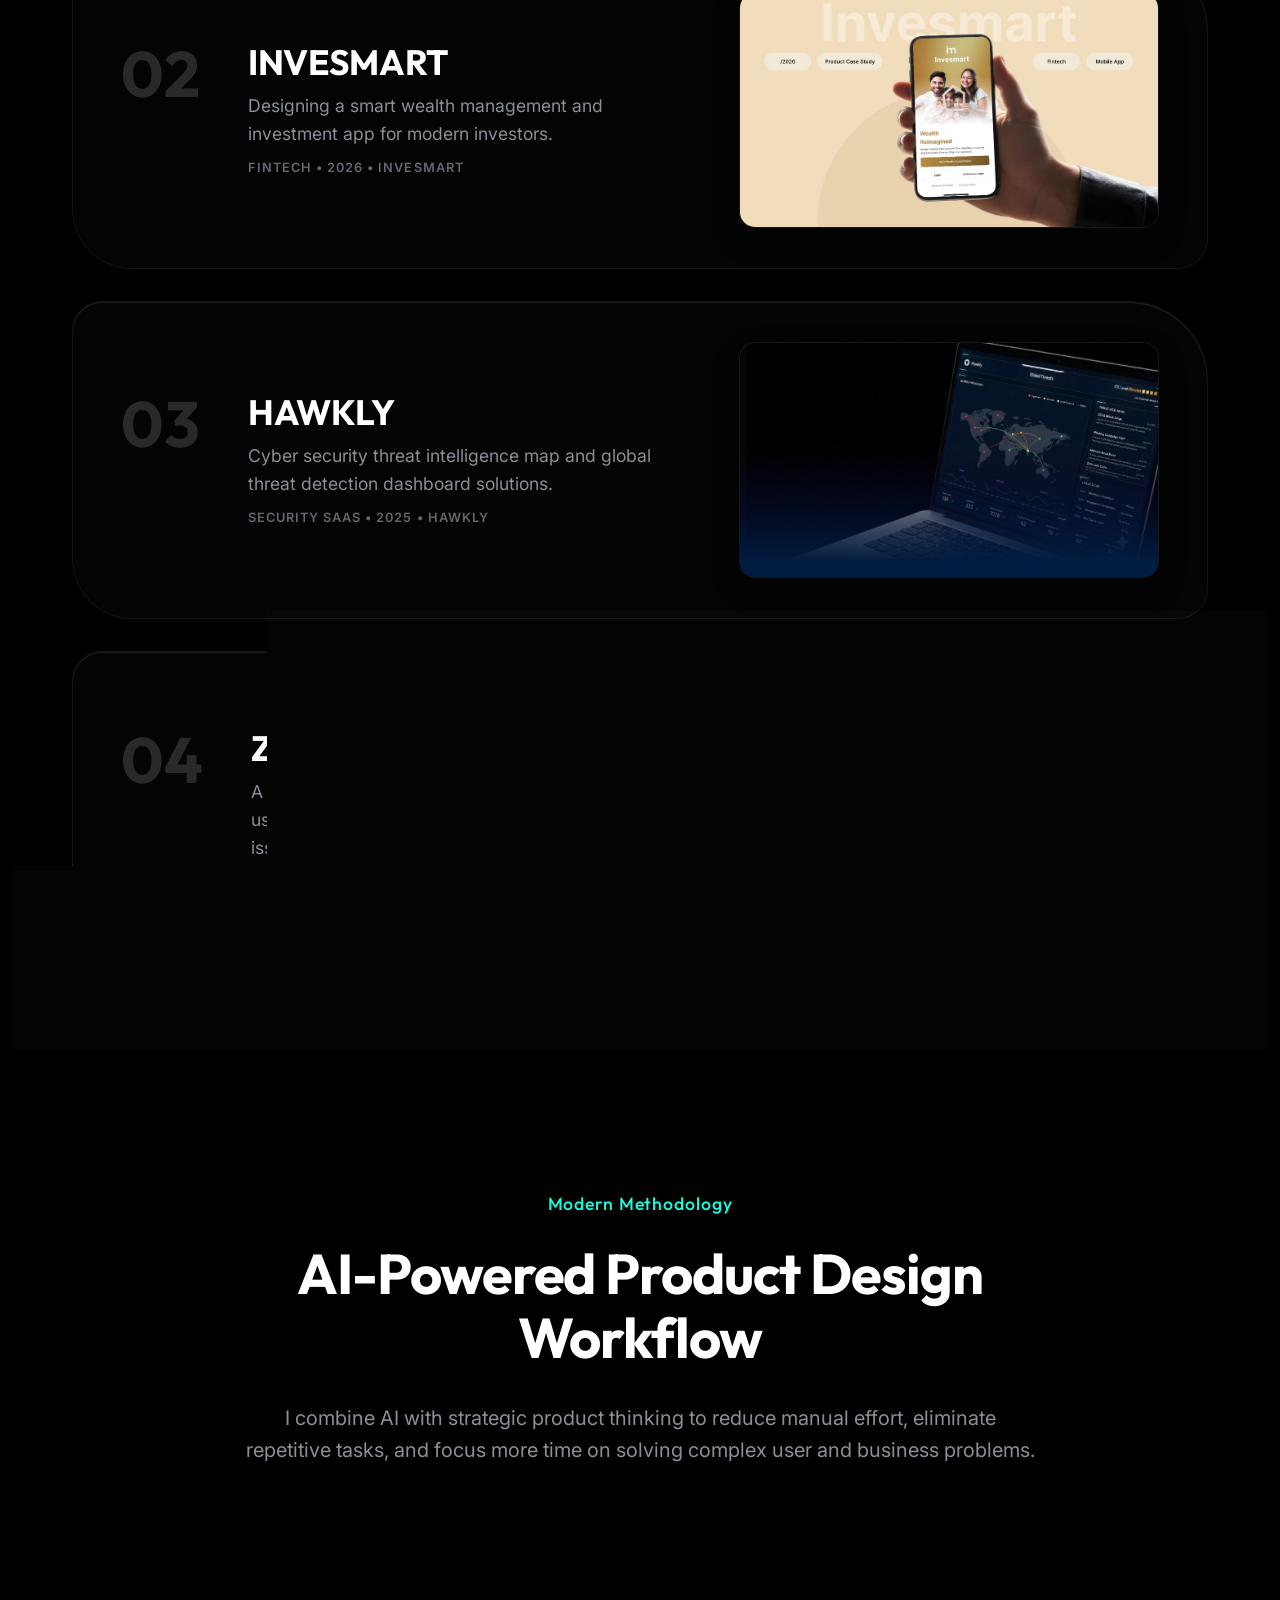
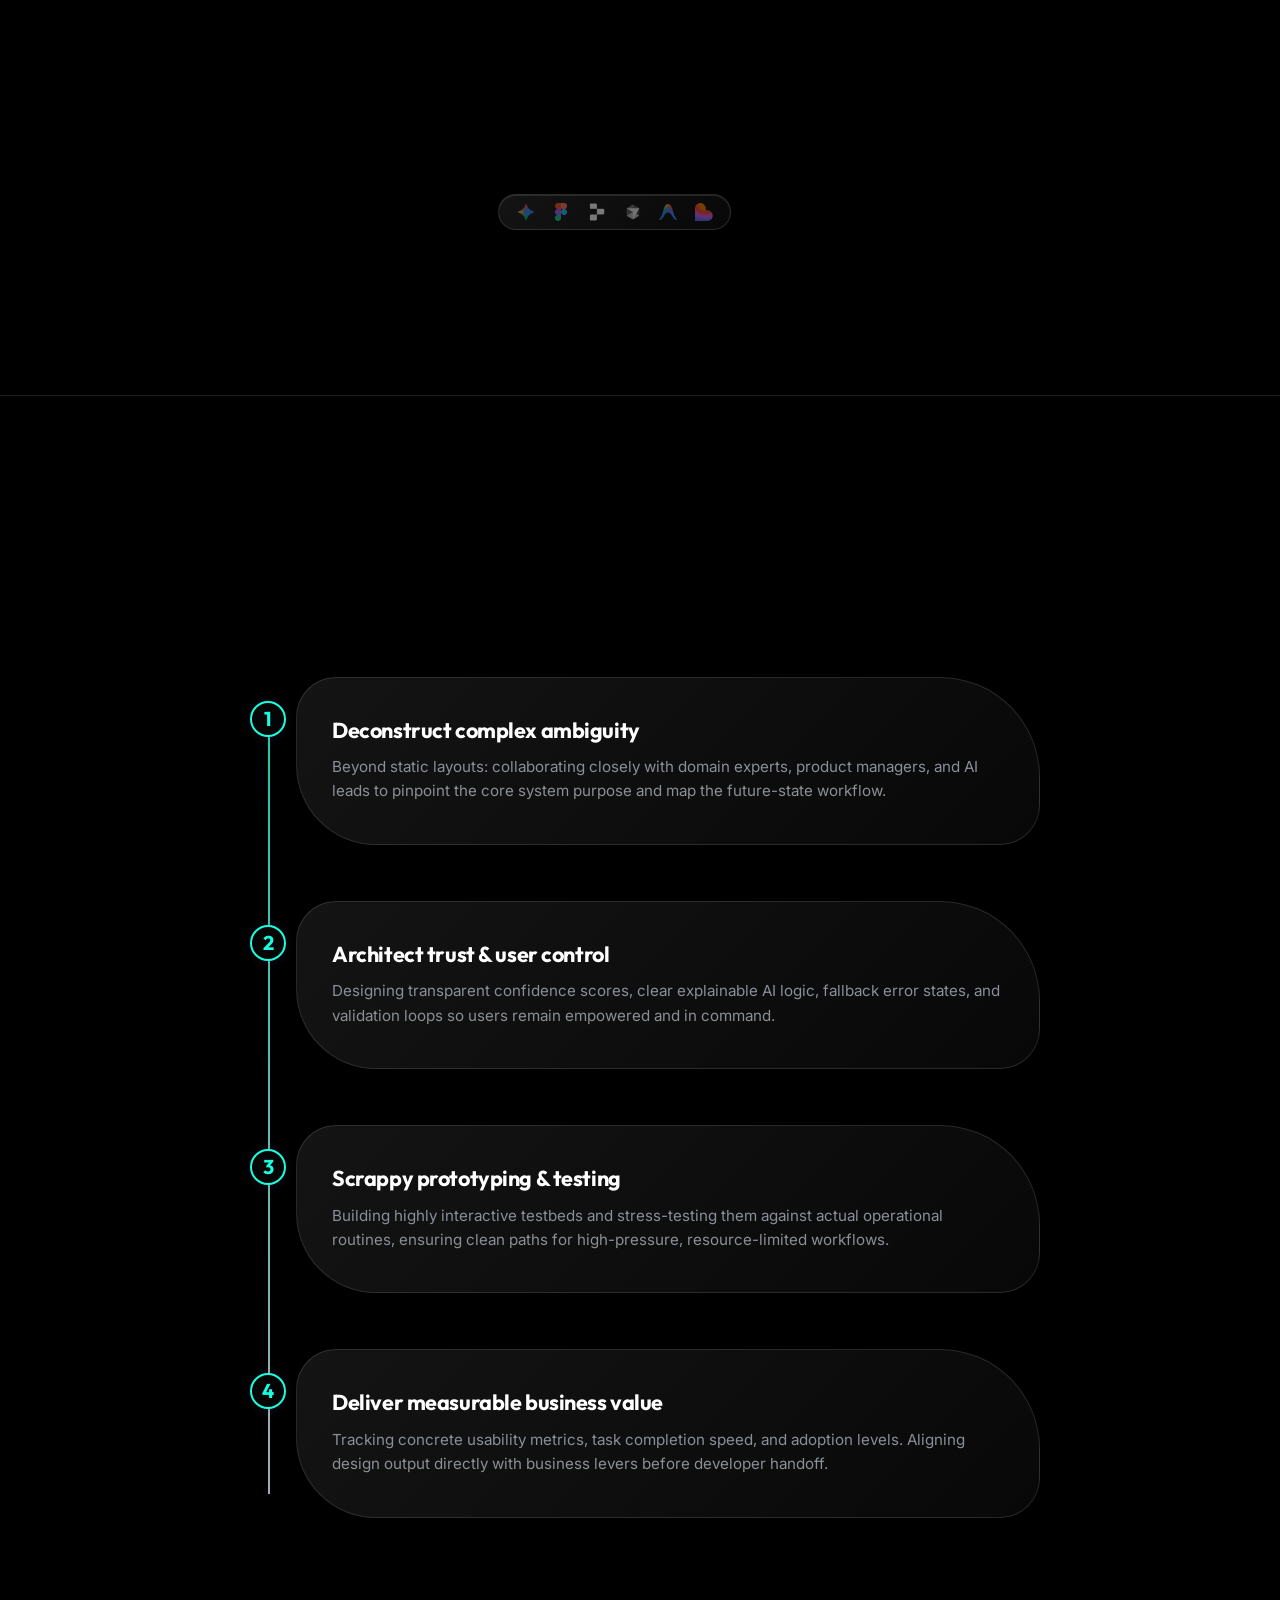
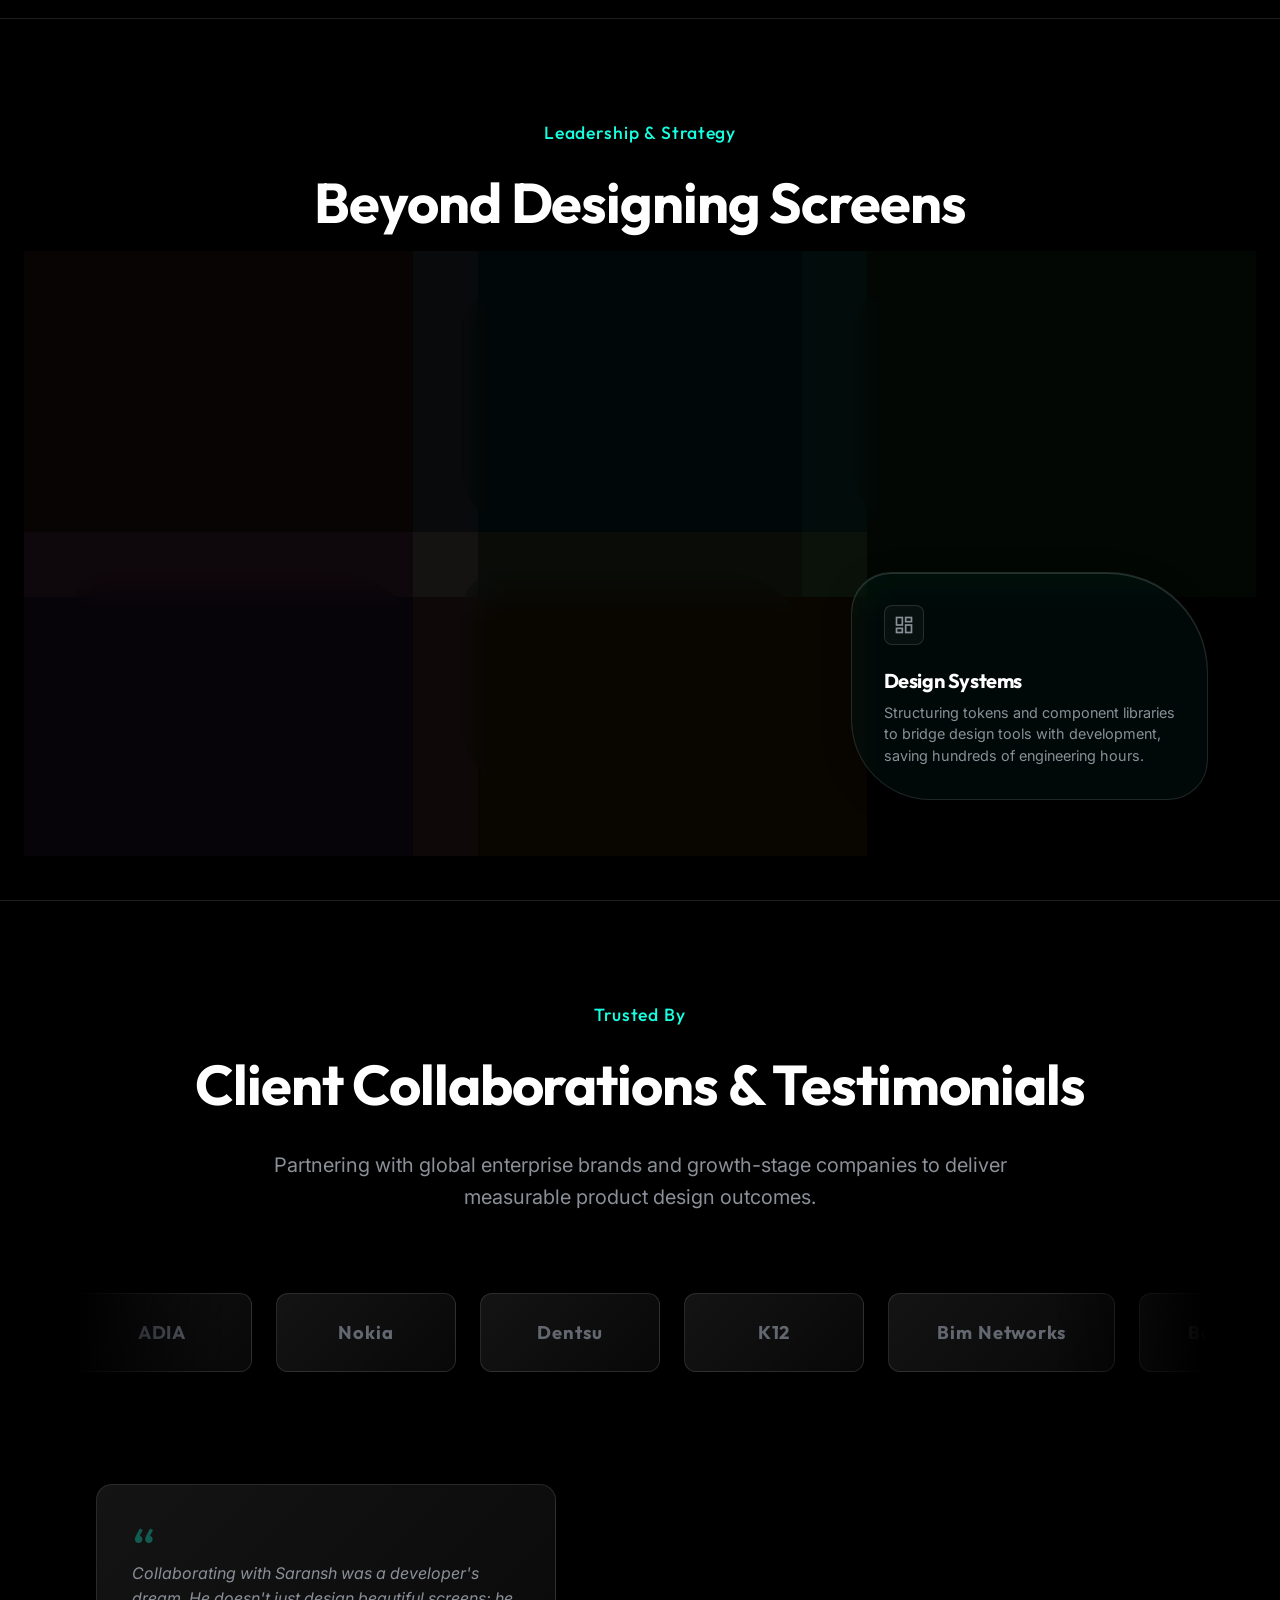
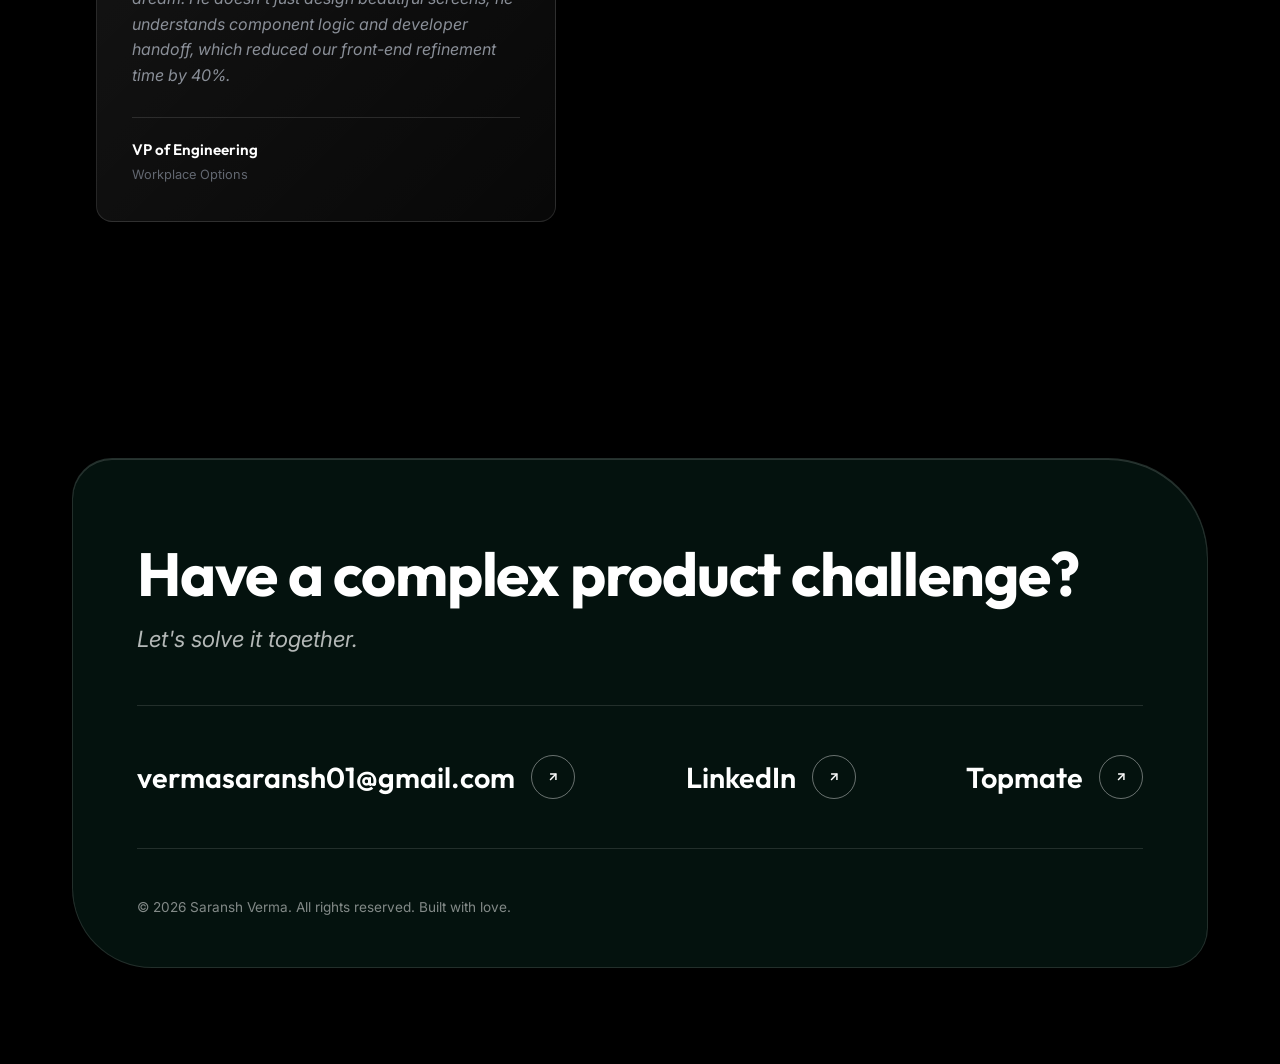
==== commit 6753ad1c: "Add files via upload" ====
--- a/index.html
+++ b/index.html
@@ -135,7 +135,8 @@
                     
                     <!-- Centered Masked Portrait -->
                     <div class="hero-portrait-wrap">
-                        <img src="saransh_portrait.png" alt="Saransh Verma Portrait" class="hero-portrait-img">
+                        <img src="saransh_portrait.png" alt="Saransh Verma Portrait" class="hero-portrait-img portrait-bw">
+                        <img src="saransh_portrait_color.jpg" alt="Saransh Verma Portrait Color" class="hero-portrait-img portrait-color">
                     </div>
                     
                     <!-- Previously Designed For Logos -->
--- a/styles.css
+++ b/styles.css
@@ -765,7 +765,19 @@
     width: 24px;
     height: 2px;
     background: var(--text-primary);
-    transition: var(--transition-fast);
+    transition: transform 0.3s cubic-bezier(0.16, 1, 0.3, 1), opacity 0.3s ease;
+}
+
+.mobile-menu-toggle.active span:nth-child(1) {
+    transform: translateY(8px) rotate(45deg);
+}
+
+.mobile-menu-toggle.active span:nth-child(2) {
+    opacity: 0;
+}
+
+.mobile-menu-toggle.active span:nth-child(3) {
+    transform: translateY(-8px) rotate(-45deg);
 }
 
 /* Mobile Nav Overlay */
@@ -961,6 +973,26 @@
     height: 52vh;
 }
 
+.hero-portrait-wrap::after {
+    content: '';
+    position: absolute;
+    bottom: 0;
+    left: 50%;
+    transform: translateX(-50%);
+    width: 100%;
+    max-width: 580px;
+    height: 35%;
+    background: linear-gradient(to bottom, transparent 0%, rgba(0, 0, 0, 0.9) 60%, #000000 95%, #000000 100%);
+    z-index: 3;
+    opacity: 0;
+    pointer-events: none;
+    transition: opacity 0.5s ease;
+}
+
+.hero-portrait-wrap:hover::after {
+    opacity: 1;
+}
+
 .hero-portrait-img {
     height: 100%;
     max-height: 52vh;
@@ -968,13 +1000,32 @@
     display: block;
     object-fit: contain;
     border-radius: 0;
+    transition: transform 0.6s cubic-bezier(0.16, 1, 0.3, 1), opacity 0.5s ease;
+}
+
+.portrait-bw {
     position: relative;
     z-index: 1;
-    transition: transform 0.6s cubic-bezier(0.16, 1, 0.3, 1);
-}
-
-.hero-portrait-wrap:hover .hero-portrait-img {
+    opacity: 1;
+}
+
+.portrait-color {
+    position: absolute;
+    top: 0;
+    left: 50%;
+    transform: translateX(-50%);
+    z-index: 2;
+    opacity: 0;
+}
+
+.hero-portrait-wrap:hover .portrait-bw {
     transform: scale(1.04);
+    opacity: 0;
+}
+
+.hero-portrait-wrap:hover .portrait-color {
+    transform: translateX(-50%) scale(1.04);
+    opacity: 1;
 }
 
 .previously-designed {
@@ -3208,18 +3259,23 @@
 
 @media (max-width: 768px) {
     .footer-card {
-        padding: 3rem 2rem 2rem 2rem;
+        padding: 3rem 1.5rem 2.5rem 1.5rem;
         border-radius: 28px;
-        gap: 2rem;
+        gap: 2.2rem;
     }
     .footer-links {
         flex-direction: column;
         align-items: flex-start;
-        gap: 1.5rem;
+        gap: 1.25rem;
     }
     .footer-link-item {
         width: 100%;
         justify-content: space-between;
+        font-size: clamp(0.95rem, 4.2vw, 1.4rem);
+    }
+    .footer-arrow-circle {
+        width: 38px;
+        height: 38px;
     }
 }
 
@@ -3497,8 +3553,31 @@
 }
 
 @media (max-width: 768px) {
-    .nav-links { display: none; }
-    .mobile-menu-toggle { display: flex; }
+    .nav-links-wrap,
+    .nav-divider,
+    .sound-toggle-btn {
+        display: none !important;
+    }
+    
+    .nav-menu-pill {
+        background: transparent !important;
+        border: none !important;
+        box-shadow: none !important;
+        backdrop-filter: none !important;
+        -webkit-backdrop-filter: none !important;
+        padding: 0 !important;
+        height: auto !important;
+    }
+    
+    .nav-container {
+        justify-content: space-between !important;
+        padding: 0 1.5rem !important;
+    }
+    
+    .mobile-menu-toggle {
+        display: flex !important;
+        z-index: 101;
+    }
     
     .project-card {
         position: relative !important;
